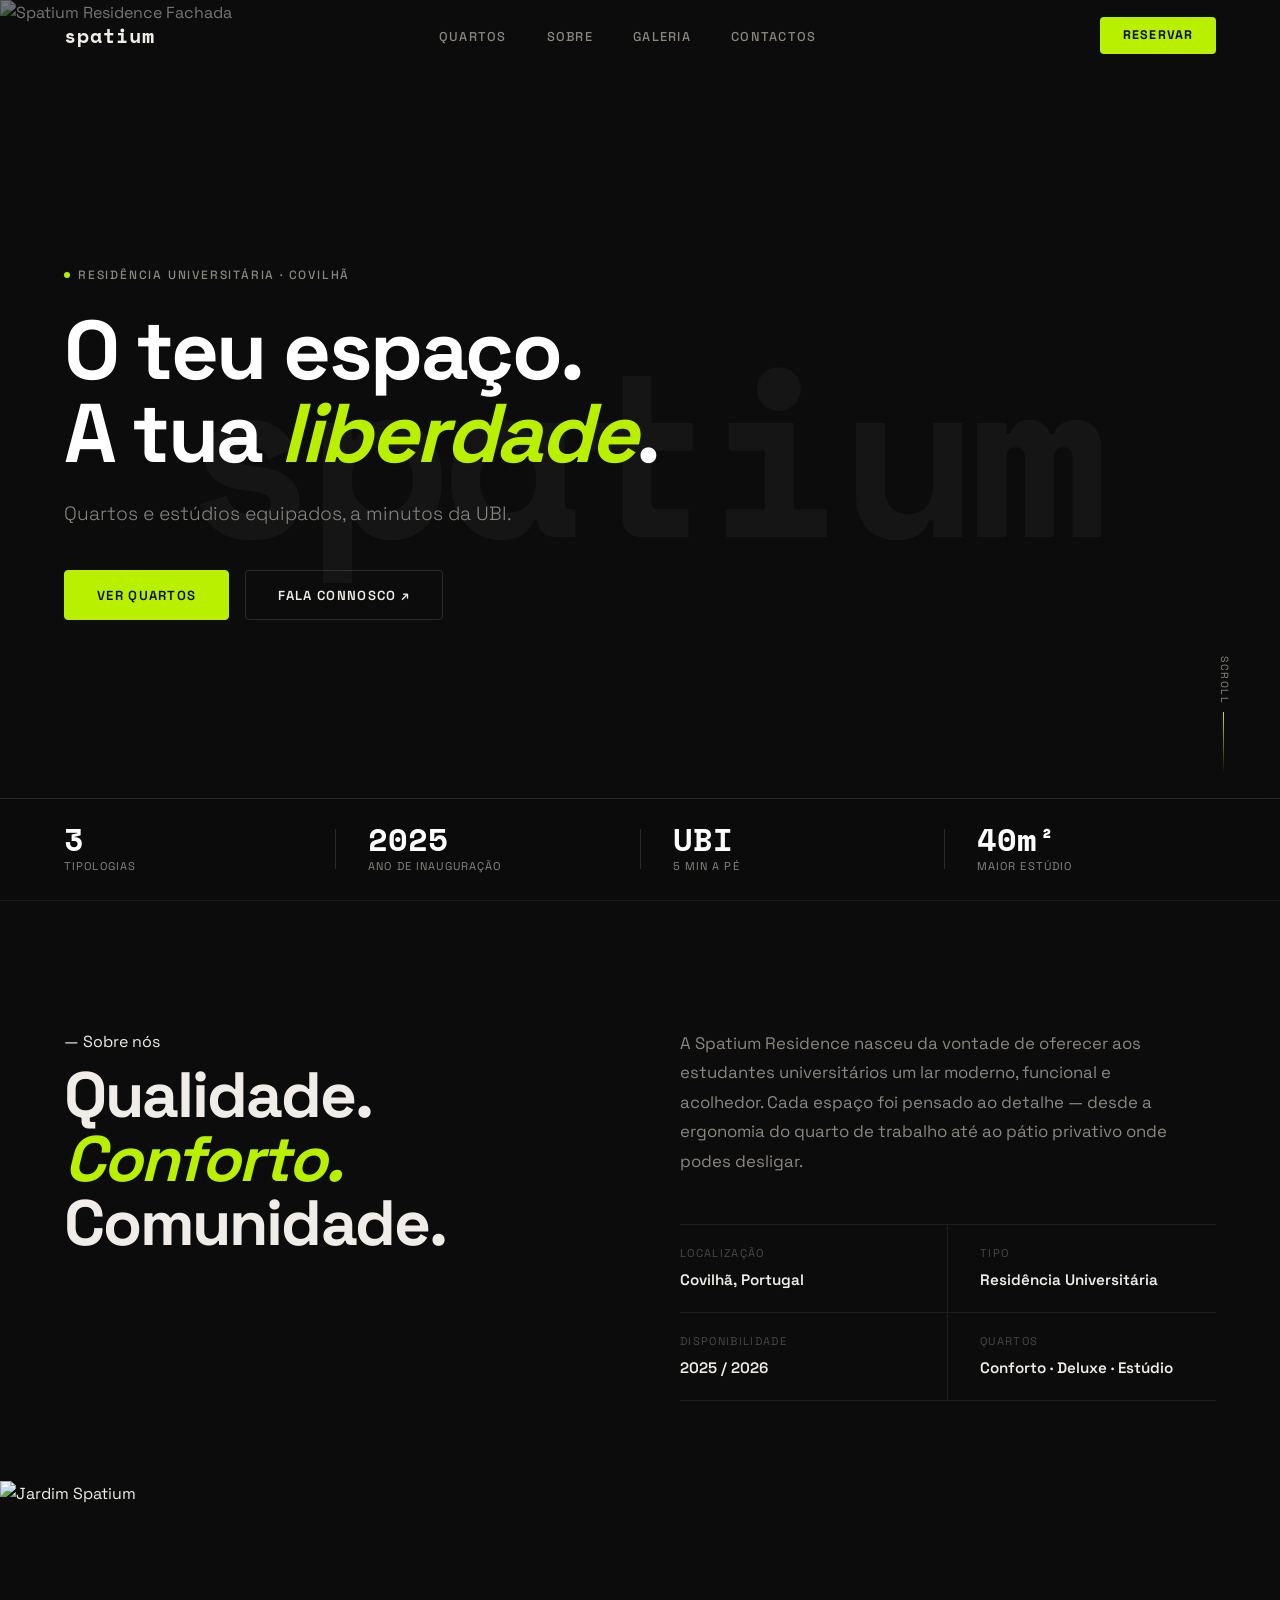
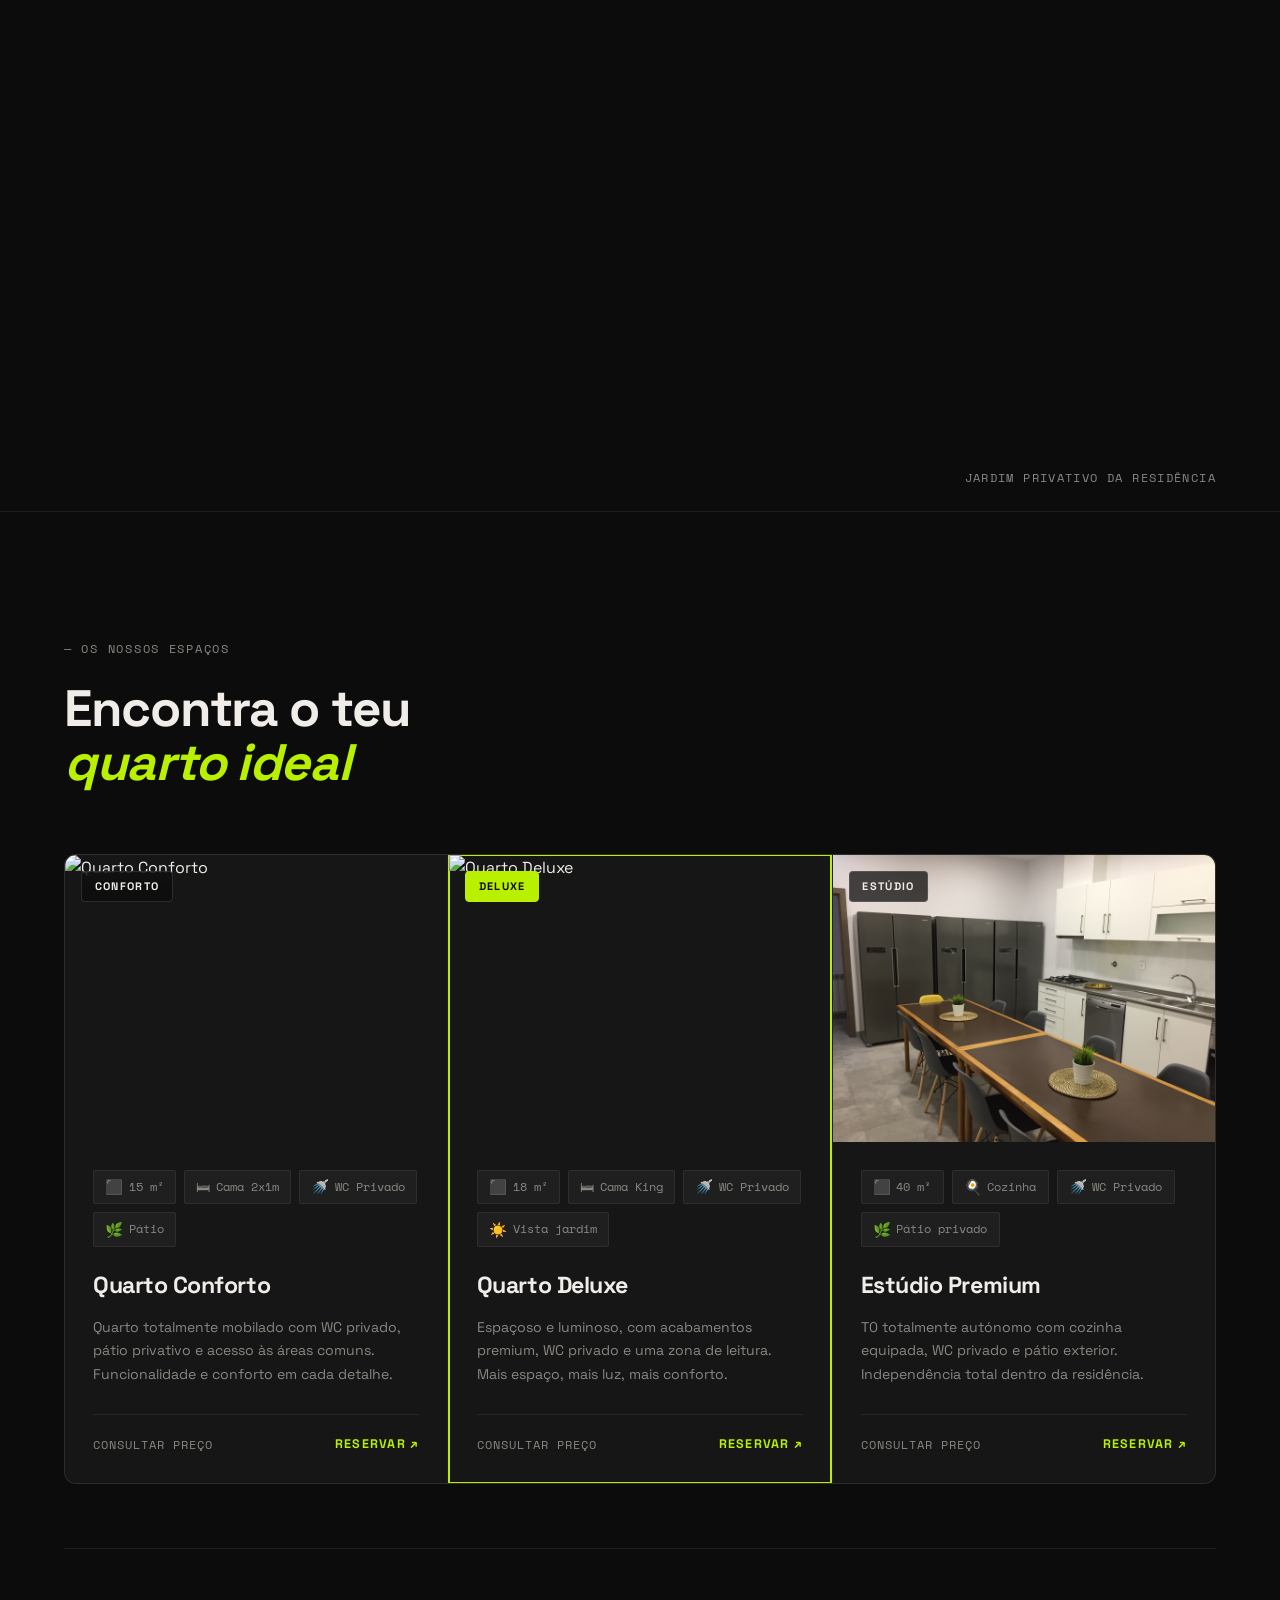
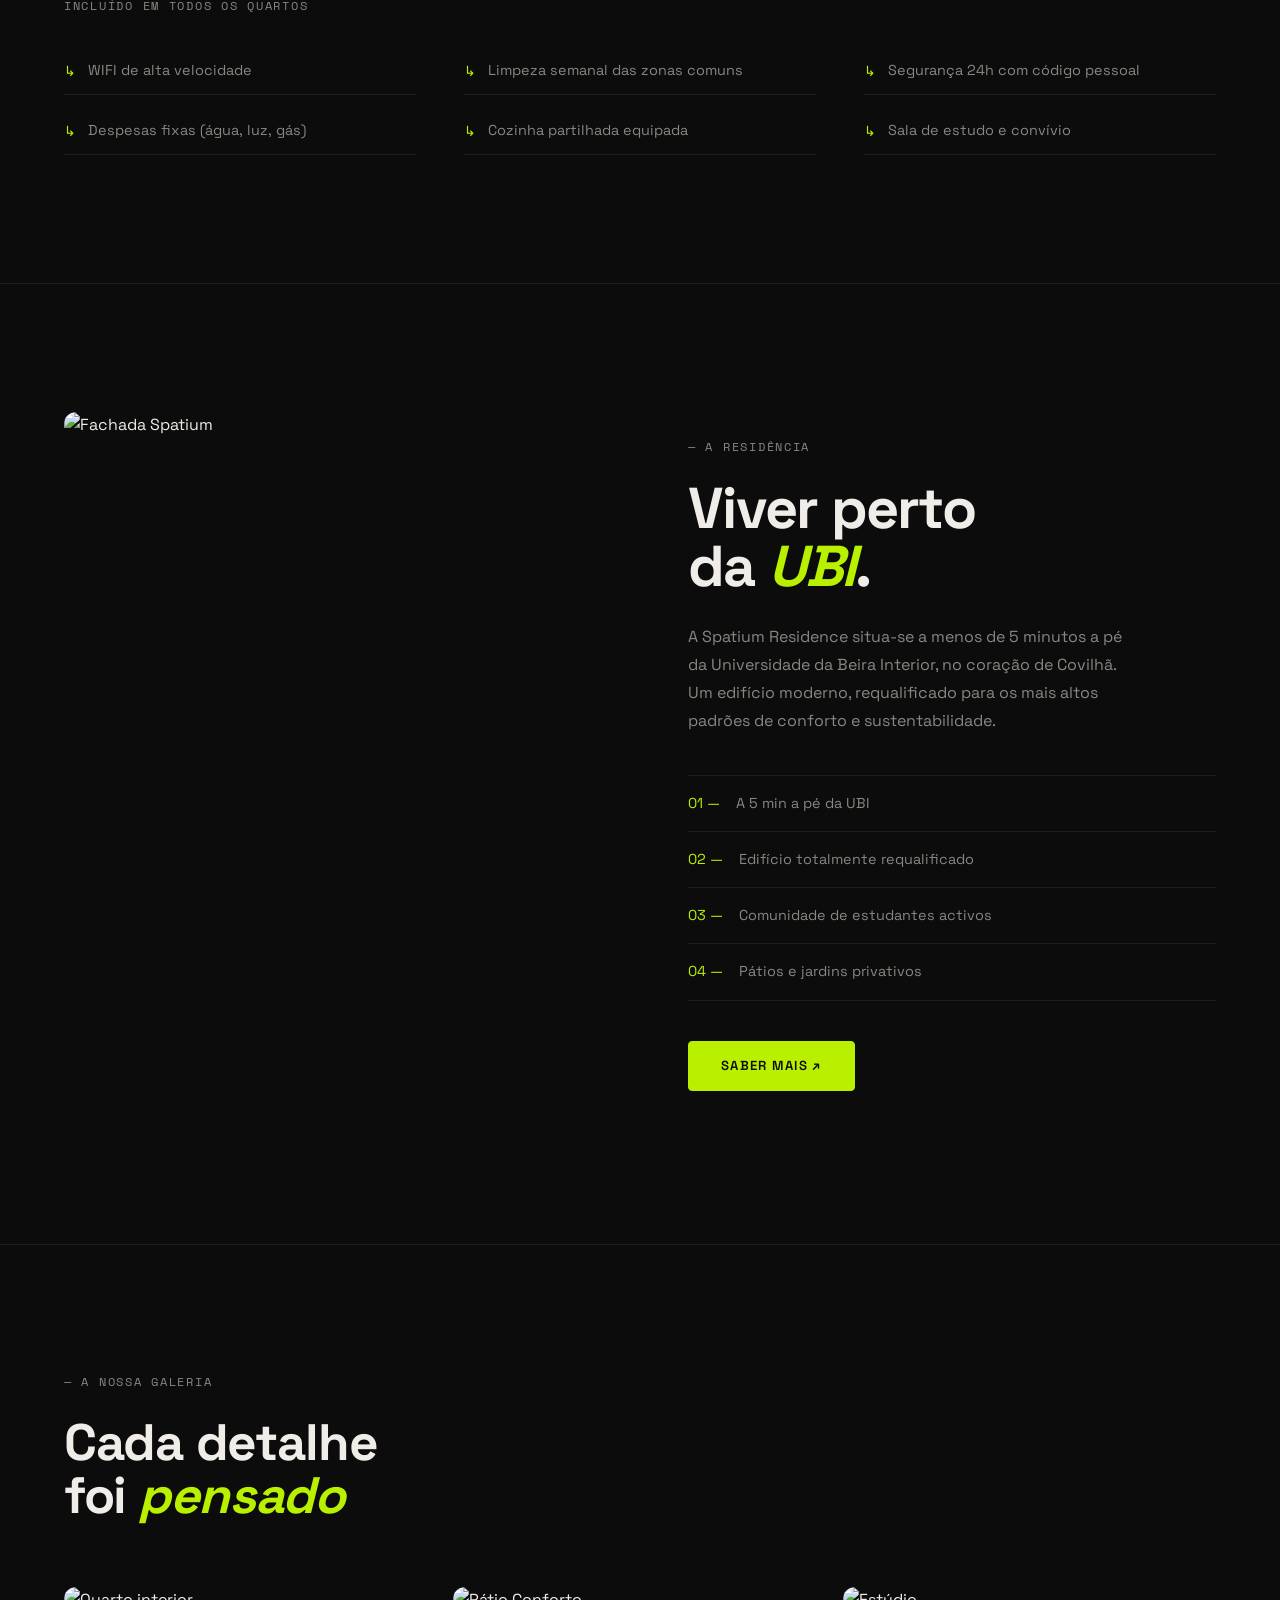
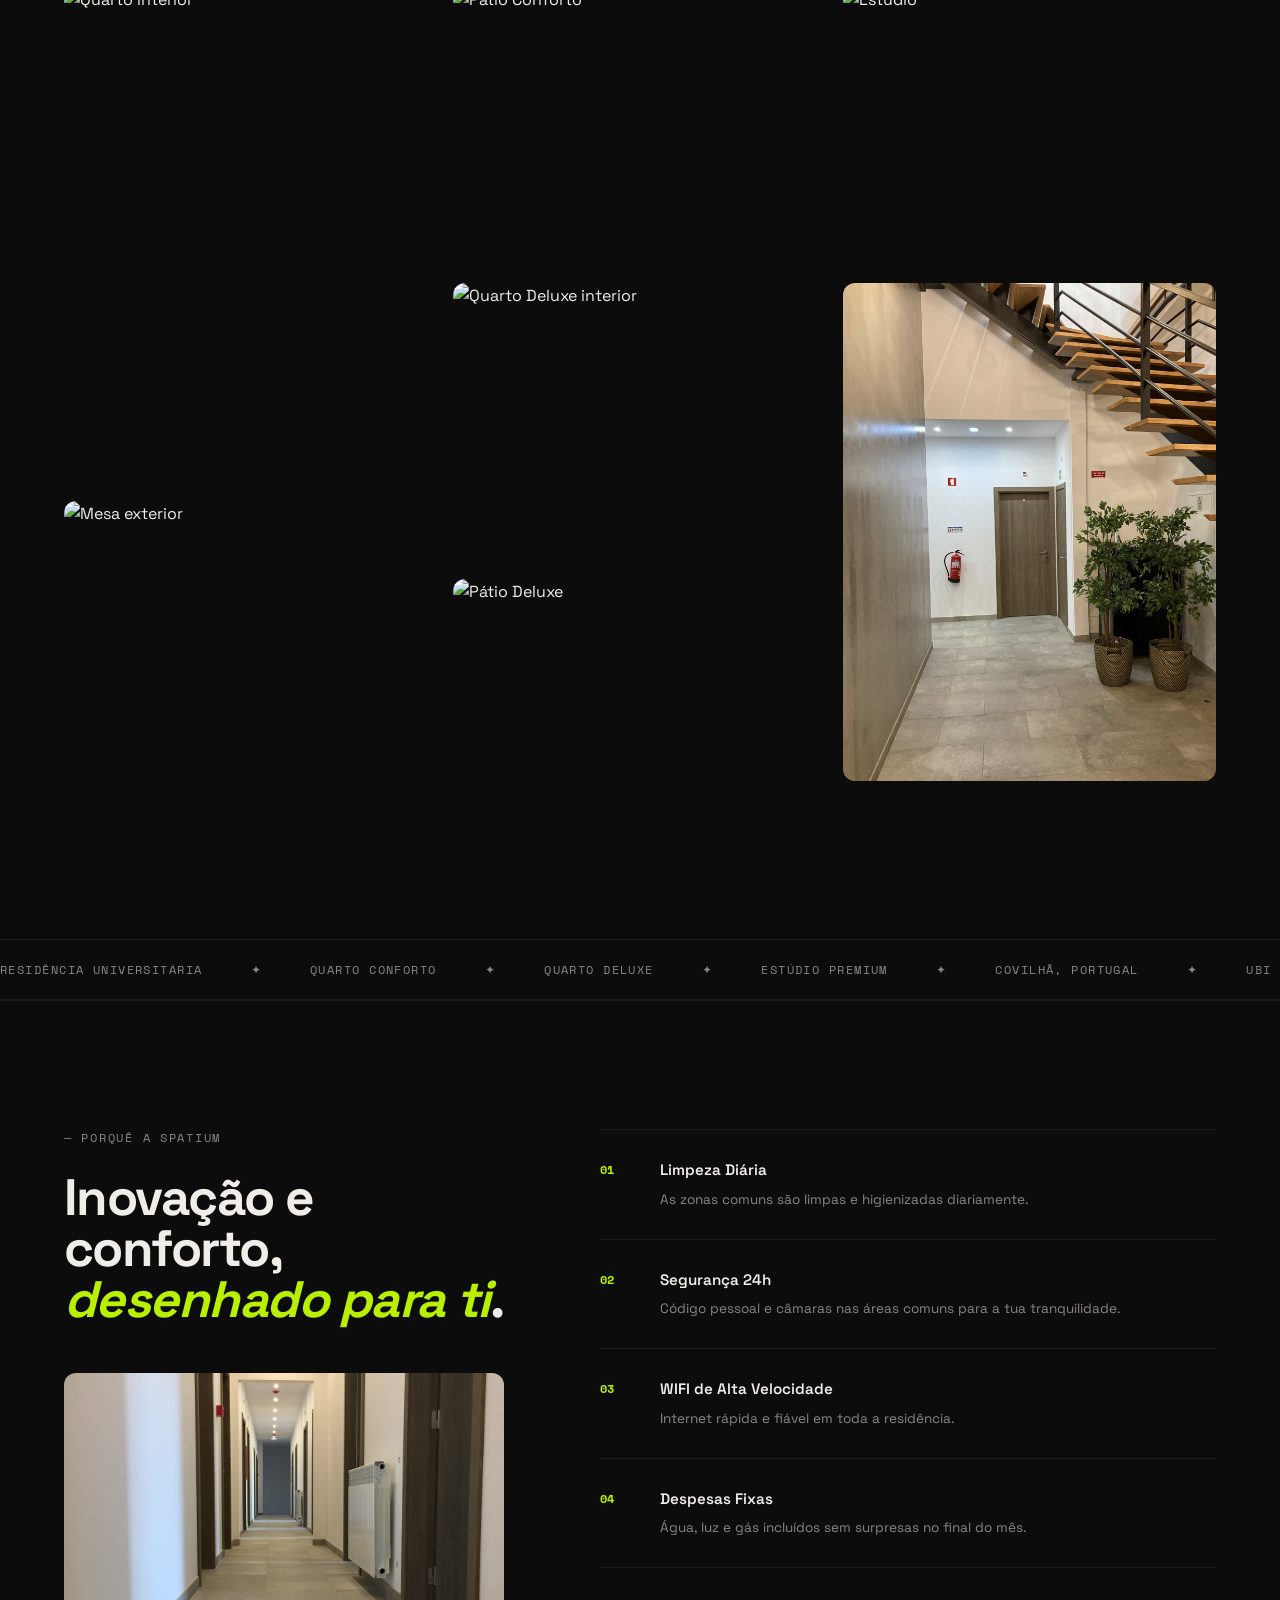
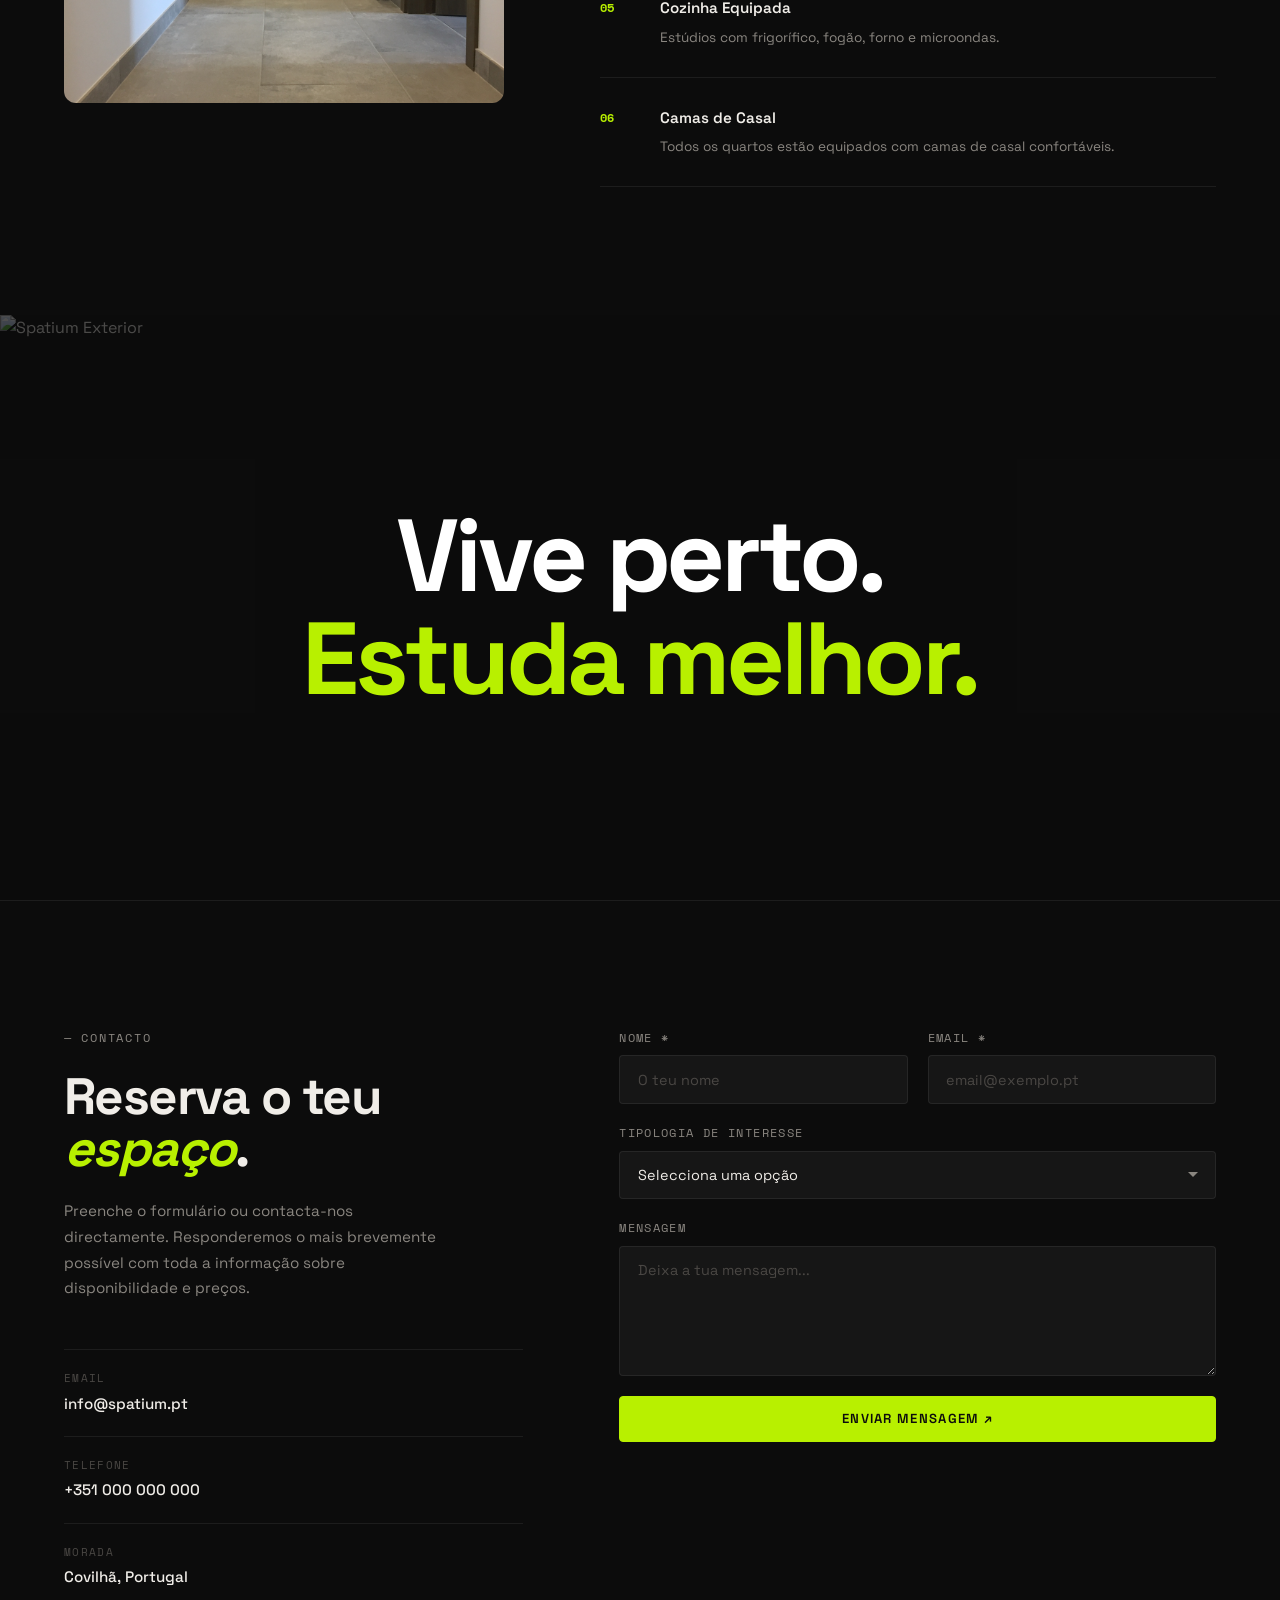
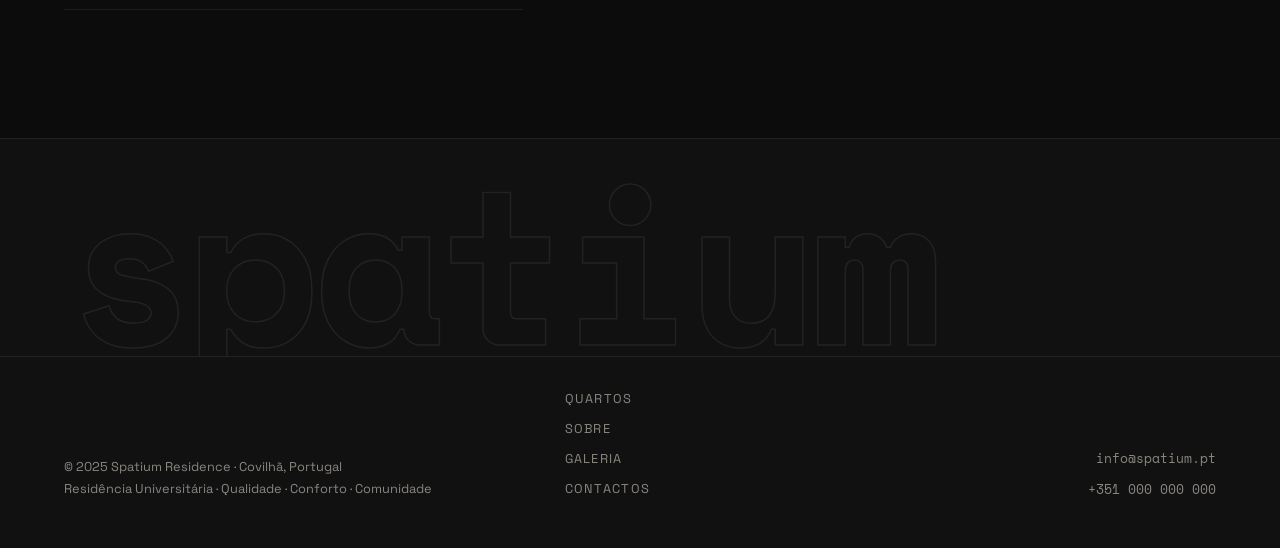
==== index.html @ 897a8703 "Add initial Spatium website assets Initial site scaffold for the Spatium residence. Adds index.html " ====
<!DOCTYPE html>
<html lang="pt">
<head>
  <meta charset="UTF-8" />
  <meta name="viewport" content="width=device-width, initial-scale=1.0" />
  <title>Spatium — Residência Universitária · Covilhã</title>
  <meta name="description" content="Spatium Residence — Quartos modernos e estúdios para estudantes universitários em Covilhã, Portugal. Conforto, privacidade e comunidade a minutos da UBI." />
  <link rel="preconnect" href="https://fonts.googleapis.com" />
  <link rel="preconnect" href="https://fonts.gstatic.com" crossorigin />
  <link href="https://fonts.googleapis.com/css2?family=Space+Grotesk:wght@300;400;500;600;700&family=Space+Mono:wght@400;700&display=swap" rel="stylesheet" />
  <link rel="stylesheet" href="index.css" />
</head>
<body>

  <!-- NAV -->
  <nav id="main-nav">
    <div class="nav-logo">Spatium</div>
    <ul class="nav-links">
      <li><a href="#rooms">Quartos</a></li>
      <li><a href="#about">Sobre</a></li>
      <li><a href="#gallery">Galeria</a></li>
      <li><a href="#contact">Contactos</a></li>
    </ul>
    <a href="#contact" class="nav-cta">Reservar</a>
    <button class="nav-burger" id="nav-burger" aria-label="Menu">
      <span></span><span></span>
    </button>
  </nav>

  <!-- MOBILE MENU -->
  <div class="mobile-menu" id="mobile-menu">
    <ul>
      <li><a href="#rooms" class="mobile-link">Quartos</a></li>
      <li><a href="#about" class="mobile-link">Sobre</a></li>
      <li><a href="#gallery" class="mobile-link">Galeria</a></li>
      <li><a href="#contact" class="mobile-link">Contactos</a></li>
      <li><a href="#contact" class="mobile-link mobile-link--cta">Reservar</a></li>
    </ul>
  </div>

  <!-- HERO -->
  <section id="hero">
    <div class="hero-bg">
      <img src="photos/fachada1.1.png" alt="Spatium Residence Fachada" class="hero-img" id="hero-img" />
      <div class="hero-overlay"></div>
    </div>

    <div class="hero-brand">
      <span class="hero-brand-text" id="hero-brand">spatium</span>
    </div>

    <div class="hero-content">
      <div class="hero-tag">
        <span class="tag-dot"></span>Residência Universitária · Covilhã
      </div>
      <h1 class="hero-headline">
        O teu espaço.<br />
        A tua <em class="accent">liberdade</em>.
      </h1>
      <p class="hero-sub">Quartos e estúdios equipados, a minutos da UBI.</p>
      <div class="hero-actions">
        <a href="#rooms" class="btn btn--primary">Ver Quartos</a>
        <a href="#contact" class="btn btn--ghost">Fala Connosco ↗</a>
      </div>
    </div>

    <div class="hero-stats">
      <div class="stat-item">
        <span class="stat-num">3</span>
        <span class="stat-label">Tipologias</span>
      </div>
      <div class="stat-divider"></div>
      <div class="stat-item">
        <span class="stat-num">2025</span>
        <span class="stat-label">Ano de Inauguração</span>
      </div>
      <div class="stat-divider"></div>
      <div class="stat-item">
        <span class="stat-num">UBI</span>
        <span class="stat-label">5 min a pé</span>
      </div>
      <div class="stat-divider"></div>
      <div class="stat-item">
        <span class="stat-num">40m²</span>
        <span class="stat-label">Maior Estúdio</span>
      </div>
    </div>

    <div class="hero-scroll-hint">
      <span>Scroll</span>
      <div class="scroll-line"></div>
    </div>
  </section>

  <!-- INTRO EDITORIAL -->
  <section id="intro">
    <div class="intro-grid">
      <div class="intro-left">
        <p class="intro-overline">— Sobre nós</p>
        <h2 class="intro-headline">
          Qualidade.<br />
          <em class="accent">Conforto.</em><br />
          Comunidade.
        </h2>
      </div>
      <div class="intro-right">
        <p class="intro-body">
          A Spatium Residence nasceu da vontade de oferecer aos estudantes universitários um lar moderno, funcional e acolhedor. Cada espaço foi pensado ao detalhe — desde a ergonomia do quarto de trabalho até ao pátio privativo onde podes desligar.
        </p>
        <div class="intro-meta-grid">
          <div class="intro-meta-item">
            <span class="meta-label">Localização</span>
            <span class="meta-value">Covilhã, Portugal</span>
          </div>
          <div class="intro-meta-item">
            <span class="meta-label">Tipo</span>
            <span class="meta-value">Residência Universitária</span>
          </div>
          <div class="intro-meta-item">
            <span class="meta-label">Disponibilidade</span>
            <span class="meta-value accent-text">2025 / 2026</span>
          </div>
          <div class="intro-meta-item">
            <span class="meta-label">Quartos</span>
            <span class="meta-value">Conforto · Deluxe · Estúdio</span>
          </div>
        </div>
      </div>
    </div>
    <div class="intro-full-img">
      <img src="photos/jardim.png" alt="Jardim Spatium" />
      <div class="intro-img-caption">Jardim privativo da residência</div>
    </div>
  </section>

  <!-- ROOMS -->
  <section id="rooms">
    <div class="rooms-header">
      <p class="section-overline">— Os nossos espaços</p>
      <h2 class="section-title">Encontra o teu<br /><em class="accent">quarto ideal</em></h2>
    </div>

    <!-- ROOM GRID -->
    <div class="rooms-grid">

      <!-- ROOM 1 — CONFORTO -->
      <article class="room-card" id="room-conforto">
        <div class="room-card__img-wrap">
          <img src="photos/room1.png" alt="Quarto Conforto" class="room-card__img" />
          <div class="room-card__badge">Conforto</div>
        </div>
        <div class="room-card__body">
          <div class="room-card__meta">
            <span class="room-meta-item"><span class="meta-icon">⬛</span>15 m²</span>
            <span class="room-meta-item"><span class="meta-icon">🛏</span>Cama 2x1m</span>
            <span class="room-meta-item"><span class="meta-icon">🚿</span>WC Privado</span>
            <span class="room-meta-item"><span class="meta-icon">🌿</span>Pátio</span>
          </div>
          <h3 class="room-card__title">Quarto Conforto</h3>
          <p class="room-card__desc">Quarto totalmente mobilado com WC privado, pátio privativo e acesso às áreas comuns. Funcionalidade e conforto em cada detalhe.</p>
          <div class="room-card__footer">
            <span class="room-card__price">Consultar preço</span>
            <a href="#contact" class="room-card__cta">Reservar ↗</a>
          </div>
        </div>
      </article>

      <!-- ROOM 2 — DELUXE -->
      <article class="room-card room-card--featured" id="room-deluxe">
        <div class="room-card__img-wrap">
          <img src="photos/room2.png" alt="Quarto Deluxe" class="room-card__img" />
          <div class="room-card__badge room-card__badge--accent">Deluxe</div>
        </div>
        <div class="room-card__body">
          <div class="room-card__meta">
            <span class="room-meta-item"><span class="meta-icon">⬛</span>18 m²</span>
            <span class="room-meta-item"><span class="meta-icon">🛏</span>Cama King</span>
            <span class="room-meta-item"><span class="meta-icon">🚿</span>WC Privado</span>
            <span class="room-meta-item"><span class="meta-icon">☀️</span>Vista jardim</span>
          </div>
          <h3 class="room-card__title">Quarto Deluxe</h3>
          <p class="room-card__desc">Espaçoso e luminoso, com acabamentos premium, WC privado e uma zona de leitura. Mais espaço, mais luz, mais conforto.</p>
          <div class="room-card__footer">
            <span class="room-card__price">Consultar preço</span>
            <a href="#contact" class="room-card__cta">Reservar ↗</a>
          </div>
        </div>
      </article>

      <!-- ROOM 3 — ESTÚDIO -->
      <article class="room-card" id="room-studio">
        <div class="room-card__img-wrap">
          <img src="photos/CozinhaB1.JPG" alt="Estúdio Premium" class="room-card__img" />
          <div class="room-card__badge">Estúdio</div>
        </div>
        <div class="room-card__body">
          <div class="room-card__meta">
            <span class="room-meta-item"><span class="meta-icon">⬛</span>40 m²</span>
            <span class="room-meta-item"><span class="meta-icon">🍳</span>Cozinha</span>
            <span class="room-meta-item"><span class="meta-icon">🚿</span>WC Privado</span>
            <span class="room-meta-item"><span class="meta-icon">🌿</span>Pátio privado</span>
          </div>
          <h3 class="room-card__title">Estúdio Premium</h3>
          <p class="room-card__desc">T0 totalmente autónomo com cozinha equipada, WC privado e pátio exterior. Independência total dentro da residência.</p>
          <div class="room-card__footer">
            <span class="room-card__price">Consultar preço</span>
            <a href="#contact" class="room-card__cta">Reservar ↗</a>
          </div>
        </div>
      </article>

    </div>

    <!-- ROOMS EXTRAS LIST -->
    <div class="rooms-extras">
      <p class="rooms-extras-title">Incluído em todos os quartos</p>
      <div class="extras-grid">
        <div class="extra-item"><span class="extra-mark">↳</span>WIFI de alta velocidade</div>
        <div class="extra-item"><span class="extra-mark">↳</span>Limpeza semanal das zonas comuns</div>
        <div class="extra-item"><span class="extra-mark">↳</span>Segurança 24h com código pessoal</div>
        <div class="extra-item"><span class="extra-mark">↳</span>Despesas fixas (água, luz, gás)</div>
        <div class="extra-item"><span class="extra-mark">↳</span>Cozinha partilhada equipada</div>
        <div class="extra-item"><span class="extra-mark">↳</span>Sala de estudo e convívio</div>
      </div>
    </div>
  </section>

  <!-- EDITORIAL SPLIT — EXTERIOR -->
  <section id="editorial-split">
    <div class="split-grid">
      <div class="split-img-col">
        <img src="photos/fachada2.png" alt="Fachada Spatium" class="split-img" />
      </div>
      <div class="split-content-col">
        <p class="section-overline">— A residência</p>
        <h2 class="split-headline">
          Viver perto<br />
          da <em class="accent">UBI</em>.
        </h2>
        <p class="split-body">
          A Spatium Residence situa-se a menos de 5 minutos a pé da Universidade da Beira Interior, no coração de Covilhã. Um edifício moderno, requalificado para os mais altos padrões de conforto e sustentabilidade.
        </p>
        <ul class="split-list">
          <li><span class="accent-text">01 —</span> A 5 min a pé da UBI</li>
          <li><span class="accent-text">02 —</span> Edifício totalmente requalificado</li>
          <li><span class="accent-text">03 —</span> Comunidade de estudantes activos</li>
          <li><span class="accent-text">04 —</span> Pátios e jardins privativos</li>
        </ul>
        <a href="#contact" class="btn btn--primary">Saber mais ↗</a>
      </div>
    </div>
  </section>

  <!-- GALLERY -->
  <section id="gallery">
    <div class="gallery-header">
      <p class="section-overline">— A nossa galeria</p>
      <h2 class="section-title">Cada detalhe<br />foi <em class="accent">pensado</em></h2>
    </div>

    <div class="gallery-masonry">
      <div class="gallery-col gallery-col--tall">
        <div class="gallery-item g-tall">
          <img src="photos/room3.png" alt="Quarto interior" />
        </div>
        <div class="gallery-item">
          <img src="photos/mesaexterior.png" alt="Mesa exterior" />
        </div>
      </div>
      <div class="gallery-col">
        <div class="gallery-item">
          <img src="photos/patioconforto.png" alt="Pátio Conforto" />
        </div>
        <div class="gallery-item">
          <img src="photos/room4.png" alt="Quarto Deluxe interior" />
        </div>
        <div class="gallery-item">
          <img src="photos/patiodeluxe.png" alt="Pátio Deluxe" />
        </div>
      </div>
      <div class="gallery-col gallery-col--tall">
        <div class="gallery-item">
          <img src="photos/room5.png" alt="Estúdio" />
        </div>
        <div class="gallery-item g-tall">
          <img src="photos/IMG_8446.JPG" alt="Interior moderno" />
        </div>
      </div>
    </div>

    <!-- MARQUEE STRIP -->
    <div class="marquee-strip">
      <div class="marquee-track" id="marquee-track">
        <span>Residência Universitária</span>
        <span class="accent-text">✦</span>
        <span>Quarto Conforto</span>
        <span class="accent-text">✦</span>
        <span>Quarto Deluxe</span>
        <span class="accent-text">✦</span>
        <span>Estúdio Premium</span>
        <span class="accent-text">✦</span>
        <span>Covilhã, Portugal</span>
        <span class="accent-text">✦</span>
        <span>UBI · 5 minutos</span>
        <span class="accent-text">✦</span>
        <span>Residência Universitária</span>
        <span class="accent-text">✦</span>
        <span>Quarto Conforto</span>
        <span class="accent-text">✦</span>
        <span>Quarto Deluxe</span>
        <span class="accent-text">✦</span>
        <span>Estúdio Premium</span>
        <span class="accent-text">✦</span>
        <span>Covilhã, Portugal</span>
        <span class="accent-text">✦</span>
        <span>UBI · 5 minutos</span>
        <span class="accent-text">✦</span>
      </div>
    </div>
  </section>

  <!-- ABOUT / FEATURES -->
  <section id="about">
    <div class="about-grid">
      <div class="about-left">
        <p class="section-overline">— Porquê a Spatium</p>
        <h2 class="about-headline">
          Inovação e<br />
          conforto,<br />
          <em class="accent">desenhado para ti</em>.
        </h2>
        <div class="about-img-stack">
          <img src="photos/IMG_6535.JPG" alt="Interior" />
        </div>
      </div>
      <div class="about-right">
        <div class="features-table">
          <div class="feature-row">
            <div class="feature-num accent-text">01</div>
            <div class="feature-content">
              <div class="feature-title">Limpeza Diária</div>
              <div class="feature-desc">As zonas comuns são limpas e higienizadas diariamente.</div>
            </div>
          </div>
          <div class="feature-row">
            <div class="feature-num accent-text">02</div>
            <div class="feature-content">
              <div class="feature-title">Segurança 24h</div>
              <div class="feature-desc">Código pessoal e câmaras nas áreas comuns para a tua tranquilidade.</div>
            </div>
          </div>
          <div class="feature-row">
            <div class="feature-num accent-text">03</div>
            <div class="feature-content">
              <div class="feature-title">WIFI de Alta Velocidade</div>
              <div class="feature-desc">Internet rápida e fiável em toda a residência.</div>
            </div>
          </div>
          <div class="feature-row">
            <div class="feature-num accent-text">04</div>
            <div class="feature-content">
              <div class="feature-title">Despesas Fixas</div>
              <div class="feature-desc">Água, luz e gás incluídos sem surpresas no final do mês.</div>
            </div>
          </div>
          <div class="feature-row">
            <div class="feature-num accent-text">05</div>
            <div class="feature-content">
              <div class="feature-title">Cozinha Equipada</div>
              <div class="feature-desc">Estúdios com frigorífico, fogão, forno e microondas.</div>
            </div>
          </div>
          <div class="feature-row">
            <div class="feature-num accent-text">06</div>
            <div class="feature-content">
              <div class="feature-title">Camas de Casal</div>
              <div class="feature-desc">Todos os quartos estão equipados com camas de casal confortáveis.</div>
            </div>
          </div>
        </div>
      </div>
    </div>
  </section>

  <!-- BIG TEXT BREAK -->
  <section id="big-text">
    <div class="big-text-inner">
      <p class="big-text-line">Vive perto.</p>
      <p class="big-text-line big-text-line--accent">Estuda melhor.</p>
    </div>
    <div class="big-text-img">
      <img src="photos/fachada1.png" alt="Spatium Exterior" />
    </div>
  </section>

  <!-- CONTACT -->
  <section id="contact">
    <div class="contact-grid">
      <div class="contact-left">
        <p class="section-overline">— Contacto</p>
        <h2 class="contact-headline">
          Reserva o teu<br />
          <em class="accent">espaço</em>.
        </h2>
        <p class="contact-body">
          Preenche o formulário ou contacta-nos directamente. Responderemos o mais brevemente possível com toda a informação sobre disponibilidade e preços.
        </p>
        <div class="contact-info">
          <div class="contact-info-item">
            <span class="contact-info-label">Email</span>
            <a href="mailto:info@spatium.pt" class="contact-info-value">info@spatium.pt</a>
          </div>
          <div class="contact-info-item">
            <span class="contact-info-label">Telefone</span>
            <a href="tel:+351000000000" class="contact-info-value">+351 000 000 000</a>
          </div>
          <div class="contact-info-item">
            <span class="contact-info-label">Morada</span>
            <span class="contact-info-value">Covilhã, Portugal</span>
          </div>
        </div>
      </div>
      <div class="contact-right">
        <form class="contact-form" id="contact-form" novalidate>
          <div class="form-row">
            <div class="form-group">
              <label for="form-name">Nome *</label>
              <input type="text" id="form-name" name="name" placeholder="O teu nome" required />
            </div>
            <div class="form-group">
              <label for="form-email">Email *</label>
              <input type="email" id="form-email" name="email" placeholder="email@exemplo.pt" required />
            </div>
          </div>
          <div class="form-group">
            <label for="form-room">Tipologia de interesse</label>
            <select id="form-room" name="room">
              <option value="">Selecciona uma opção</option>
              <option value="conforto">Quarto Conforto</option>
              <option value="deluxe">Quarto Deluxe</option>
              <option value="studio">Estúdio Premium</option>
            </select>
          </div>
          <div class="form-group">
            <label for="form-message">Mensagem</label>
            <textarea id="form-message" name="message" rows="5" placeholder="Deixa a tua mensagem..."></textarea>
          </div>
          <button type="submit" class="btn btn--primary btn--full" id="form-submit">
            Enviar Mensagem ↗
          </button>
          <p class="form-success" id="form-success">✓ Mensagem enviada! Entraremos em contacto em breve.</p>
        </form>
      </div>
    </div>
  </section>

  <!-- FOOTER -->
  <footer id="footer">
    <div class="footer-giant">
      <span class="footer-giant-text">spatium</span>
    </div>
    <div class="footer-bottom">
      <div class="footer-left">
        <p>© 2025 Spatium Residence · Covilhã, Portugal</p>
        <p>Residência Universitária · Qualidade · Conforto · Comunidade</p>
      </div>
      <div class="footer-center">
        <a href="#rooms">Quartos</a>
        <a href="#about">Sobre</a>
        <a href="#gallery">Galeria</a>
        <a href="#contact">Contactos</a>
      </div>
      <div class="footer-right">
        <a href="mailto:info@spatium.pt">info@spatium.pt</a>
        <a href="tel:+351000000000">+351 000 000 000</a>
      </div>
    </div>
  </footer>

  <script src="index.js"></script>
</body>
</html>
---- index.css ----
/* ===================================
   SPATIUM — Editorial Dark Design
   Inspired by Suffo Studio aesthetic
   =================================== */

/* ---- RESET & TOKENS ---- */
:root {
  --bg: #0c0c0c;
  --bg-alt: #111111;
  --bg-card: #161616;
  --bg-card-hover: #1e1e1e;
  --text: #f0ede8;
  --text-muted: #8a8680;
  --text-dim: #4a4744;
  --accent: #b8f000;
  --accent-hover: #d4ff00;
  --border: rgba(255,255,255,0.07);
  --border-light: rgba(255,255,255,0.12);
  --white: #ffffff;
  --radius: 4px;
  --radius-lg: 12px;
  --nav-h: 72px;
  --transition: 0.4s cubic-bezier(0.25, 0.46, 0.45, 0.94);
  --transition-fast: 0.2s ease;
}

*, *::before, *::after { margin: 0; padding: 0; box-sizing: border-box; }

html { scroll-behavior: smooth; font-size: 16px; }

body {
  background: var(--bg);
  color: var(--text);
  font-family: 'Space Grotesk', sans-serif;
  font-weight: 400;
  line-height: 1.6;
  overflow-x: hidden;
  -webkit-font-smoothing: antialiased;
}

img { display: block; width: 100%; height: 100%; object-fit: cover; }
a { text-decoration: none; color: inherit; }
ul { list-style: none; }
button { font-family: inherit; cursor: pointer; border: none; background: none; }

.accent { font-style: italic; color: var(--accent); }
.accent-text { color: var(--accent); }

/* ===== NAV ===== */
#main-nav {
  position: fixed;
  top: 0; left: 0; right: 0;
  z-index: 1000;
  height: var(--nav-h);
  display: flex;
  align-items: center;
  padding: 0 5vw;
  gap: 3rem;
  border-bottom: 1px solid transparent;
  transition: background var(--transition), border-color var(--transition);
}

#main-nav.scrolled {
  background: rgba(12,12,12,0.92);
  backdrop-filter: blur(16px);
  -webkit-backdrop-filter: blur(16px);
  border-color: var(--border);
}

.nav-logo {
  font-family: 'Space Mono', monospace;
  font-size: 1.25rem;
  font-weight: 700;
  letter-spacing: 0.05em;
  text-transform: lowercase;
  color: var(--text);
  flex-shrink: 0;
}

.nav-links {
  display: flex;
  gap: 2.5rem;
  flex: 1;
  justify-content: center;
}

.nav-links a {
  font-size: 0.8rem;
  font-weight: 500;
  text-transform: uppercase;
  letter-spacing: 0.1em;
  color: var(--text-muted);
  transition: color var(--transition-fast);
  position: relative;
}

.nav-links a::after {
  content: '';
  position: absolute;
  bottom: -4px; left: 0;
  width: 0; height: 1px;
  background: var(--accent);
  transition: width var(--transition-fast);
}

.nav-links a:hover { color: var(--text); }
.nav-links a:hover::after { width: 100%; }

.nav-cta {
  flex-shrink: 0;
  padding: 0.55rem 1.4rem;
  background: var(--accent);
  color: #0c0c0c;
  font-size: 0.78rem;
  font-weight: 700;
  text-transform: uppercase;
  letter-spacing: 0.1em;
  border-radius: var(--radius);
  transition: background var(--transition-fast), transform var(--transition-fast);
}

.nav-cta:hover { background: var(--accent-hover); transform: translateY(-1px); }

.nav-burger {
  display: none;
  flex-direction: column;
  gap: 6px;
  padding: 4px;
  margin-left: auto;
}

.nav-burger span {
  display: block;
  width: 24px; height: 2px;
  background: var(--text);
  transition: var(--transition-fast);
}

.nav-burger.active span:first-child {
  transform: rotate(45deg) translate(5px, 5px);
}
.nav-burger.active span:last-child {
  transform: rotate(-45deg) translate(5px, -5px);
}

/* MOBILE MENU */
.mobile-menu {
  position: fixed;
  inset: 0;
  z-index: 999;
  background: var(--bg);
  display: flex;
  align-items: center;
  justify-content: center;
  opacity: 0;
  pointer-events: none;
  transition: opacity var(--transition);
}

.mobile-menu.open {
  opacity: 1;
  pointer-events: all;
}

.mobile-menu ul {
  display: flex;
  flex-direction: column;
  align-items: center;
  gap: 2rem;
}

.mobile-link {
  font-size: 2.5rem;
  font-weight: 700;
  letter-spacing: -0.02em;
  color: var(--text-muted);
  transition: color var(--transition-fast);
}

.mobile-link:hover { color: var(--text); }

.mobile-link--cta {
  font-size: 1rem;
  text-transform: uppercase;
  letter-spacing: 0.1em;
  padding: 0.8rem 2.5rem;
  background: var(--accent);
  color: #0c0c0c;
  font-weight: 700;
  border-radius: var(--radius);
}

/* ===== HERO ===== */
#hero {
  position: relative;
  height: 100svh;
  min-height: 700px;
  display: flex;
  flex-direction: column;
  overflow: hidden;
}

.hero-bg {
  position: absolute;
  inset: 0;
  z-index: 0;
}

.hero-img {
  position: absolute;
  inset: 0;
  width: 100%; height: 100%;
  object-fit: cover;
  object-position: center 30%;
  transform: scale(1.05);
  transition: transform 8s ease;
}

.hero-img.loaded { transform: scale(1); }

.hero-overlay {
  position: absolute;
  inset: 0;
  background: linear-gradient(
    to bottom,
    rgba(12,12,12,0.55) 0%,
    rgba(12,12,12,0.3) 40%,
    rgba(12,12,12,0.8) 80%,
    rgba(12,12,12,1) 100%
  );
}

/* Giant brand text behind everything */
.hero-brand {
  position: absolute;
  inset: 0;
  display: flex;
  align-items: center;
  justify-content: center;
  z-index: 1;
  overflow: hidden;
  pointer-events: none;
}

.hero-brand-text {
  font-family: 'Space Mono', monospace;
  font-size: clamp(12vw, 18vw, 22vw);
  font-weight: 700;
  text-transform: lowercase;
  letter-spacing: -0.04em;
  color: rgba(255,255,255,0.04);
  line-height: 1;
  white-space: nowrap;
  user-select: none;
}

.hero-content {
  position: relative;
  z-index: 2;
  flex: 1;
  display: flex;
  flex-direction: column;
  justify-content: center;
  padding: calc(var(--nav-h) + 3rem) 5vw 2rem;
  max-width: 760px;
}

.hero-tag {
  display: inline-flex;
  align-items: center;
  gap: 0.5rem;
  font-size: 0.75rem;
  font-weight: 500;
  text-transform: uppercase;
  letter-spacing: 0.15em;
  color: var(--text-muted);
  margin-bottom: 1.5rem;
}

.tag-dot {
  width: 6px; height: 6px;
  border-radius: 50%;
  background: var(--accent);
  animation: pulse 2s ease infinite;
}

@keyframes pulse {
  0%, 100% { opacity: 1; transform: scale(1); }
  50% { opacity: 0.5; transform: scale(0.7); }
}

.hero-headline {
  font-size: clamp(3rem, 6.5vw, 6.5rem);
  font-weight: 700;
  line-height: 1.0;
  letter-spacing: -0.03em;
  color: var(--white);
  margin-bottom: 1.5rem;
}

.hero-sub {
  font-size: clamp(1rem, 1.5vw, 1.25rem);
  color: var(--text-muted);
  margin-bottom: 2.5rem;
  font-weight: 300;
}

.hero-actions {
  display: flex;
  gap: 1rem;
  flex-wrap: wrap;
}

/* HERO STATS */
.hero-stats {
  position: relative;
  z-index: 2;
  display: flex;
  align-items: center;
  gap: 0;
  border-top: 1px solid var(--border-light);
  padding: 1.5rem 5vw;
  background: rgba(12,12,12,0.6);
  backdrop-filter: blur(8px);
}

.stat-item {
  display: flex;
  flex-direction: column;
  gap: 0.2rem;
  flex: 1;
}

.stat-num {
  font-family: 'Space Mono', monospace;
  font-size: clamp(1.4rem, 2.5vw, 2rem);
  font-weight: 700;
  color: var(--white);
  line-height: 1;
}

.stat-label {
  font-size: 0.7rem;
  text-transform: uppercase;
  letter-spacing: 0.1em;
  color: var(--text-muted);
}

.stat-divider {
  width: 1px;
  height: 2.5rem;
  background: var(--border-light);
  margin: 0 2rem;
}

.hero-scroll-hint {
  position: absolute;
  right: 3rem;
  bottom: 8rem;
  display: flex;
  flex-direction: column;
  align-items: center;
  gap: 0.5rem;
  z-index: 3;
}

.hero-scroll-hint span {
  font-size: 0.65rem;
  text-transform: uppercase;
  letter-spacing: 0.15em;
  color: var(--text-muted);
  writing-mode: vertical-rl;
}

.scroll-line {
  width: 1px;
  height: 60px;
  background: linear-gradient(to bottom, var(--accent), transparent);
  animation: scrollDrop 2s ease infinite;
}

@keyframes scrollDrop {
  0% { transform: scaleY(0); transform-origin: top; opacity: 1; }
  50% { transform: scaleY(1); transform-origin: top; opacity: 1; }
  100% { transform: scaleY(1); transform-origin: bottom; opacity: 0; }
}

/* ===== BUTTONS ===== */
.btn {
  display: inline-flex;
  align-items: center;
  justify-content: center;
  gap: 0.5rem;
  padding: 0.85rem 2rem;
  font-size: 0.82rem;
  font-weight: 600;
  text-transform: uppercase;
  letter-spacing: 0.1em;
  border-radius: var(--radius);
  transition: all var(--transition-fast);
  cursor: pointer;
}

.btn--primary {
  background: var(--accent);
  color: #0c0c0c;
  border: 1.5px solid var(--accent);
}

.btn--primary:hover {
  background: var(--accent-hover);
  border-color: var(--accent-hover);
  transform: translateY(-2px);
  box-shadow: 0 8px 24px rgba(184,240,0,0.25);
}

.btn--ghost {
  background: transparent;
  color: var(--text);
  border: 1.5px solid var(--border-light);
}

.btn--ghost:hover {
  border-color: var(--text);
  transform: translateY(-2px);
}

.btn--full { width: 100%; }

/* ===== SECTION UTILS ===== */
.section-overline {
  font-family: 'Space Mono', monospace;
  font-size: 0.72rem;
  text-transform: uppercase;
  letter-spacing: 0.15em;
  color: var(--text-muted);
  margin-bottom: 1.5rem;
}

.section-title {
  font-size: clamp(2.2rem, 4vw, 4rem);
  font-weight: 700;
  letter-spacing: -0.025em;
  line-height: 1.05;
}

/* ===== INTRO ===== */
#intro {
  padding: 8rem 5vw 0;
  border-top: 1px solid var(--border);
}

.intro-grid {
  display: grid;
  grid-template-columns: 1fr 1fr;
  gap: 5rem;
  margin-bottom: 5rem;
  align-items: start;
}

.intro-headline {
  font-size: clamp(2.8rem, 5vw, 5.5rem);
  font-weight: 700;
  letter-spacing: -0.03em;
  line-height: 1.0;
  margin-top: 0.5rem;
}

.intro-body {
  font-size: 1.05rem;
  color: var(--text-muted);
  line-height: 1.75;
  margin-bottom: 3rem;
  max-width: 500px;
}

.intro-meta-grid {
  display: grid;
  grid-template-columns: 1fr 1fr;
  gap: 0;
  border-top: 1px solid var(--border);
}

.intro-meta-item {
  padding: 1.25rem 0;
  border-bottom: 1px solid var(--border);
  display: flex;
  flex-direction: column;
  gap: 0.3rem;
}

.intro-meta-item:nth-child(odd) { padding-right: 2rem; border-right: 1px solid var(--border); }
.intro-meta-item:nth-child(even) { padding-left: 2rem; }

.meta-label {
  font-size: 0.7rem;
  text-transform: uppercase;
  letter-spacing: 0.12em;
  color: var(--text-dim);
}

.meta-value {
  font-size: 0.95rem;
  font-weight: 600;
  color: var(--text);
}

.intro-full-img {
  position: relative;
  width: calc(100% + 10vw);
  margin-left: -5vw;
  height: 70vh;
  overflow: hidden;
}

.intro-img-caption {
  position: absolute;
  bottom: 1.5rem;
  right: 5vw;
  font-size: 0.72rem;
  text-transform: uppercase;
  letter-spacing: 0.12em;
  color: rgba(255,255,255,0.5);
  font-family: 'Space Mono', monospace;
}

/* ===== ROOMS ===== */
#rooms {
  padding: 8rem 5vw;
  border-top: 1px solid var(--border);
}

.rooms-header {
  margin-bottom: 4rem;
}

.rooms-grid {
  display: grid;
  grid-template-columns: repeat(3, 1fr);
  gap: 1.5px;
  background: var(--border);
  margin-bottom: 0;
  border: 1.5px solid var(--border);
  border-radius: var(--radius-lg);
  overflow: hidden;
}

.room-card {
  background: var(--bg-card);
  display: flex;
  flex-direction: column;
  transition: background var(--transition-fast);
}

.room-card:hover { background: var(--bg-card-hover); }

.room-card__img-wrap {
  position: relative;
  overflow: hidden;
  aspect-ratio: 4/3;
  flex-shrink: 0;
}

.room-card__img {
  transition: transform 0.7s ease;
}

.room-card:hover .room-card__img { transform: scale(1.04); }

.room-card__badge {
  position: absolute;
  top: 1rem; left: 1rem;
  padding: 0.35rem 0.8rem;
  background: rgba(12,12,12,0.75);
  backdrop-filter: blur(8px);
  border-radius: var(--radius);
  font-size: 0.68rem;
  font-weight: 700;
  text-transform: uppercase;
  letter-spacing: 0.12em;
  color: var(--text);
  border: 1px solid var(--border-light);
}

.room-card__badge--accent {
  background: var(--accent);
  color: #0c0c0c;
  border-color: var(--accent);
}

.room-card__body {
  padding: 1.75rem;
  display: flex;
  flex-direction: column;
  flex: 1;
}

.room-card__meta {
  display: flex;
  flex-wrap: wrap;
  gap: 0.5rem;
  margin-bottom: 1.25rem;
}

.room-meta-item {
  display: inline-flex;
  align-items: center;
  gap: 0.35rem;
  font-size: 0.72rem;
  font-family: 'Space Mono', monospace;
  color: var(--text-muted);
  padding: 0.3rem 0.7rem;
  background: rgba(255,255,255,0.04);
  border-radius: 2px;
  border: 1px solid var(--border);
}

.meta-icon { font-size: 0.9rem; }

.room-card__title {
  font-size: 1.45rem;
  font-weight: 700;
  letter-spacing: -0.02em;
  margin-bottom: 0.75rem;
  color: var(--text);
}

.room-card__desc {
  font-size: 0.88rem;
  color: var(--text-muted);
  line-height: 1.65;
  flex: 1;
  margin-bottom: 1.75rem;
}

.room-card__footer {
  display: flex;
  align-items: center;
  justify-content: space-between;
  padding-top: 1.25rem;
  border-top: 1px solid var(--border);
}

.room-card__price {
  font-size: 0.78rem;
  font-family: 'Space Mono', monospace;
  color: var(--text-muted);
  text-transform: uppercase;
  letter-spacing: 0.08em;
}

.room-card__cta {
  font-size: 0.78rem;
  font-weight: 700;
  color: var(--accent);
  text-transform: uppercase;
  letter-spacing: 0.1em;
  transition: color var(--transition-fast);
}

.room-card__cta:hover { color: var(--accent-hover); }

.room-card--featured { border: none; outline: 2px solid var(--accent); outline-offset: -1px; position: relative; z-index: 2; }

/* ROOMS EXTRAS */
.rooms-extras {
  margin-top: 4rem;
  padding-top: 3rem;
  border-top: 1px solid var(--border);
}

.rooms-extras-title {
  font-size: 0.72rem;
  text-transform: uppercase;
  letter-spacing: 0.15em;
  color: var(--text-muted);
  margin-bottom: 2rem;
  font-family: 'Space Mono', monospace;
}

.extras-grid {
  display: grid;
  grid-template-columns: repeat(3, 1fr);
  gap: 0.75rem 3rem;
}

.extra-item {
  display: flex;
  align-items: center;
  gap: 0.75rem;
  font-size: 0.9rem;
  color: var(--text-muted);
  padding: 0.75rem 0;
  border-bottom: 1px solid var(--border);
  transition: color var(--transition-fast);
}

.extra-item:hover { color: var(--text); }

.extra-mark {
  color: var(--accent);
  font-family: 'Space Mono', monospace;
  flex-shrink: 0;
}

/* ===== EDITORIAL SPLIT ===== */
#editorial-split {
  padding: 8rem 5vw;
  border-top: 1px solid var(--border);
}

.split-grid {
  display: grid;
  grid-template-columns: 1fr 1fr;
  gap: 6rem;
  align-items: center;
}

.split-img-col {
  overflow: hidden;
  border-radius: var(--radius-lg);
  aspect-ratio: 3/4;
}

.split-img { transition: transform 0.8s ease; }
.split-img-col:hover .split-img { transform: scale(1.04); }

.split-headline {
  font-size: clamp(2.5rem, 4.5vw, 5rem);
  font-weight: 700;
  letter-spacing: -0.03em;
  line-height: 1.0;
  margin-bottom: 1.75rem;
}

.split-body {
  font-size: 1rem;
  color: var(--text-muted);
  line-height: 1.75;
  margin-bottom: 2.5rem;
  max-width: 440px;
}

.split-list {
  display: flex;
  flex-direction: column;
  gap: 0;
  margin-bottom: 2.5rem;
  border-top: 1px solid var(--border);
}

.split-list li {
  display: flex;
  align-items: center;
  gap: 1rem;
  font-size: 0.9rem;
  padding: 1rem 0;
  border-bottom: 1px solid var(--border);
  color: var(--text-muted);
  transition: color var(--transition-fast);
}

.split-list li:hover { color: var(--text); }

/* ===== GALLERY ===== */
#gallery {
  padding: 8rem 5vw 0;
  border-top: 1px solid var(--border);
}

.gallery-header {
  margin-bottom: 4rem;
}

.gallery-masonry {
  display: grid;
  grid-template-columns: repeat(3, 1fr);
  gap: 1rem;
  margin-bottom: 5rem;
}

.gallery-col {
  display: flex;
  flex-direction: column;
  gap: 1rem;
}

.gallery-item {
  overflow: hidden;
  border-radius: var(--radius-lg);
  aspect-ratio: 4/3;
  cursor: pointer;
}

.gallery-item.g-tall { aspect-ratio: 3/4; }

.gallery-item img {
  transition: transform 0.7s ease;
}

.gallery-item:hover img { transform: scale(1.06); }

/* MARQUEE */
.marquee-strip {
  overflow: hidden;
  border-top: 1px solid var(--border);
  border-bottom: 1px solid var(--border);
  padding: 1.25rem 0;
  margin: 0 -5vw;
}

.marquee-track {
  display: flex;
  gap: 3rem;
  white-space: nowrap;
  width: max-content;
  animation: marquee 30s linear infinite;
}

.marquee-track span {
  font-size: 0.75rem;
  text-transform: uppercase;
  letter-spacing: 0.12em;
  color: var(--text-muted);
  font-family: 'Space Mono', monospace;
}

@keyframes marquee {
  from { transform: translateX(0); }
  to { transform: translateX(-50%); }
}

/* ===== ABOUT / FEATURES ===== */
#about {
  padding: 8rem 5vw;
  border-top: 1px solid var(--border);
}

.about-grid {
  display: grid;
  grid-template-columns: 1fr 1.4fr;
  gap: 6rem;
  align-items: start;
}

.about-headline {
  font-size: clamp(2.2rem, 4vw, 4rem);
  font-weight: 700;
  letter-spacing: -0.03em;
  line-height: 1.0;
  margin-bottom: 3rem;
}

.about-img-stack {
  overflow: hidden;
  border-radius: var(--radius-lg);
  aspect-ratio: 4/3;
}

.features-table {
  display: flex;
  flex-direction: column;
}

.feature-row {
  display: grid;
  grid-template-columns: 2.5rem 1fr;
  gap: 1.25rem;
  padding: 1.75rem 0;
  border-bottom: 1px solid var(--border);
  align-items: start;
  transition: background var(--transition-fast);
}

.feature-row:first-child { border-top: 1px solid var(--border); }

.feature-num {
  font-family: 'Space Mono', monospace;
  font-size: 0.72rem;
  font-weight: 700;
  padding-top: 0.2rem;
}

.feature-title {
  font-size: 0.95rem;
  font-weight: 600;
  color: var(--text);
  margin-bottom: 0.4rem;
}

.feature-desc {
  font-size: 0.85rem;
  color: var(--text-muted);
  line-height: 1.6;
}

/* ===== BIG TEXT SECTION ===== */
#big-text {
  position: relative;
  overflow: hidden;
  height: 65vh;
  min-height: 450px;
  display: flex;
  align-items: center;
  justify-content: center;
}

.big-text-img {
  position: absolute;
  inset: 0;
}

.big-text-img::after {
  content: '';
  position: absolute;
  inset: 0;
  background: rgba(12,12,12,0.72);
}

.big-text-inner {
  position: relative;
  z-index: 2;
  text-align: center;
}

.big-text-line {
  font-size: clamp(3.5rem, 8vw, 9rem);
  font-weight: 700;
  letter-spacing: -0.04em;
  line-height: 1.0;
  color: var(--white);
}

.big-text-line--accent { color: var(--accent); }

/* ===== CONTACT ===== */
#contact {
  padding: 8rem 5vw;
  border-top: 1px solid var(--border);
}

.contact-grid {
  display: grid;
  grid-template-columns: 1fr 1.3fr;
  gap: 6rem;
  align-items: start;
}

.contact-headline {
  font-size: clamp(2.2rem, 4vw, 4.5rem);
  font-weight: 700;
  letter-spacing: -0.03em;
  line-height: 1.0;
  margin-bottom: 1.5rem;
}

.contact-body {
  font-size: 0.95rem;
  color: var(--text-muted);
  line-height: 1.7;
  margin-bottom: 3rem;
  max-width: 380px;
}

.contact-info {
  display: flex;
  flex-direction: column;
  gap: 0;
  border-top: 1px solid var(--border);
}

.contact-info-item {
  display: flex;
  flex-direction: column;
  gap: 0.25rem;
  padding: 1.25rem 0;
  border-bottom: 1px solid var(--border);
}

.contact-info-label {
  font-size: 0.68rem;
  text-transform: uppercase;
  letter-spacing: 0.12em;
  color: var(--text-dim);
  font-family: 'Space Mono', monospace;
}

.contact-info-value {
  font-size: 0.95rem;
  font-weight: 500;
  color: var(--text);
  transition: color var(--transition-fast);
}

.contact-info-value:hover { color: var(--accent); }

/* FORM */
.contact-form {
  display: flex;
  flex-direction: column;
  gap: 1.25rem;
}

.form-row {
  display: grid;
  grid-template-columns: 1fr 1fr;
  gap: 1.25rem;
}

.form-group {
  display: flex;
  flex-direction: column;
  gap: 0.5rem;
}

.form-group label {
  font-size: 0.72rem;
  text-transform: uppercase;
  letter-spacing: 0.12em;
  color: var(--text-muted);
  font-family: 'Space Mono', monospace;
}

.form-group input,
.form-group select,
.form-group textarea {
  background: var(--bg-card);
  border: 1.5px solid var(--border);
  border-radius: var(--radius);
  padding: 0.9rem 1.1rem;
  color: var(--text);
  font-family: 'Space Grotesk', sans-serif;
  font-size: 0.9rem;
  transition: border-color var(--transition-fast), background var(--transition-fast);
  outline: none;
  appearance: none;
  -webkit-appearance: none;
}

.form-group select {
  background-image: url("data:image/svg+xml,%3Csvg xmlns='http://www.w3.org/2000/svg' width='12' height='12' viewBox='0 0 12 12'%3E%3Cpath fill='%238a8680' d='M6 8L1 3h10z'/%3E%3C/svg%3E");
  background-repeat: no-repeat;
  background-position: right 1rem center;
  padding-right: 2.5rem;
  cursor: pointer;
}

.form-group input::placeholder,
.form-group textarea::placeholder {
  color: var(--text-dim);
}

.form-group input:focus,
.form-group select:focus,
.form-group textarea:focus {
  border-color: var(--accent);
  background: var(--bg-card-hover);
}

.form-group textarea { resize: vertical; min-height: 130px; }

.form-success {
  display: none;
  font-size: 0.85rem;
  color: var(--accent);
  text-align: center;
  padding: 0.75rem;
  border: 1px solid rgba(184,240,0,0.25);
  border-radius: var(--radius);
  background: rgba(184,240,0,0.05);
}

.form-success.visible { display: block; }

/* ===== FOOTER ===== */
#footer {
  background: var(--bg-alt);
  border-top: 1px solid var(--border);
  overflow: hidden;
}

.footer-giant {
  padding: 2rem 5vw 0;
  overflow: hidden;
  line-height: 0.85;
}

.footer-giant-text {
  display: block;
  font-family: 'Space Mono', monospace;
  font-size: clamp(13vw, 17vw, 20vw);
  font-weight: 700;
  text-transform: lowercase;
  letter-spacing: -0.04em;
  color: transparent;
  -webkit-text-stroke: 1.5px rgba(240,237,232,0.08);
  user-select: none;
  white-space: nowrap;
}

.footer-bottom {
  display: grid;
  grid-template-columns: 1.5fr 1fr 1fr;
  gap: 3rem;
  padding: 2rem 5vw 3rem;
  border-top: 1px solid var(--border);
  align-items: end;
}

.footer-left p {
  font-size: 0.8rem;
  color: var(--text-muted);
  line-height: 1.7;
}

.footer-center {
  display: flex;
  flex-direction: column;
  gap: 0.6rem;
}

.footer-center a {
  font-size: 0.8rem;
  text-transform: uppercase;
  letter-spacing: 0.1em;
  color: var(--text-muted);
  transition: color var(--transition-fast);
}

.footer-center a:hover { color: var(--text); }

.footer-right {
  display: flex;
  flex-direction: column;
  gap: 0.6rem;
  text-align: right;
}

.footer-right a {
  font-size: 0.82rem;
  font-family: 'Space Mono', monospace;
  color: var(--text-muted);
  transition: color var(--transition-fast);
}

.footer-right a:hover { color: var(--accent); }

/* ===== SCROLL REVEAL ===== */
.reveal {
  opacity: 0;
  transform: translateY(40px);
  transition: opacity 0.8s ease, transform 0.8s ease;
}

.reveal.visible {
  opacity: 1;
  transform: translateY(0);
}

.reveal-delay-1 { transition-delay: 0.1s; }
.reveal-delay-2 { transition-delay: 0.2s; }
.reveal-delay-3 { transition-delay: 0.3s; }

/* ===== RESPONSIVE ===== */
@media (max-width: 1024px) {
  .intro-grid { grid-template-columns: 1fr; gap: 3rem; }
  .split-grid { grid-template-columns: 1fr; gap: 4rem; }
  .split-img-col { aspect-ratio: 16/9; }
  .about-grid { grid-template-columns: 1fr; gap: 4rem; }
  .contact-grid { grid-template-columns: 1fr; gap: 4rem; }
  .footer-bottom { grid-template-columns: 1fr 1fr; }
  .footer-right { text-align: left; }
  .extras-grid { grid-template-columns: repeat(2, 1fr); }
}

@media (max-width: 768px) {
  :root { --nav-h: 64px; }

  .nav-links, .nav-cta { display: none; }
  .nav-burger { display: flex; }

  .rooms-grid { grid-template-columns: 1fr; }
  .room-card--featured { outline: none; }

  .gallery-masonry { grid-template-columns: 1fr; }
  .gallery-col--tall { display: none; }
  .gallery-item.g-tall { aspect-ratio: 4/3; }

  .form-row { grid-template-columns: 1fr; }

  .extras-grid { grid-template-columns: 1fr; }

  .intro-meta-grid { grid-template-columns: 1fr; }
  .intro-meta-item:nth-child(odd) { border-right: none; padding-right: 0; }
  .intro-meta-item:nth-child(even) { padding-left: 0; }

  .hero-stats { flex-wrap: wrap; gap: 1.5rem; }
  .stat-divider { display: none; }
  .stat-item { flex-basis: calc(50% - 1rem); }

  .hero-scroll-hint { display: none; }

  .footer-bottom { grid-template-columns: 1fr; }
  .footer-right { text-align: left; }
}

@media (max-width: 480px) {
  #intro, #rooms, #editorial-split, #gallery, #about, #contact {
    padding-top: 5rem;
    padding-bottom: 5rem;
  }
}
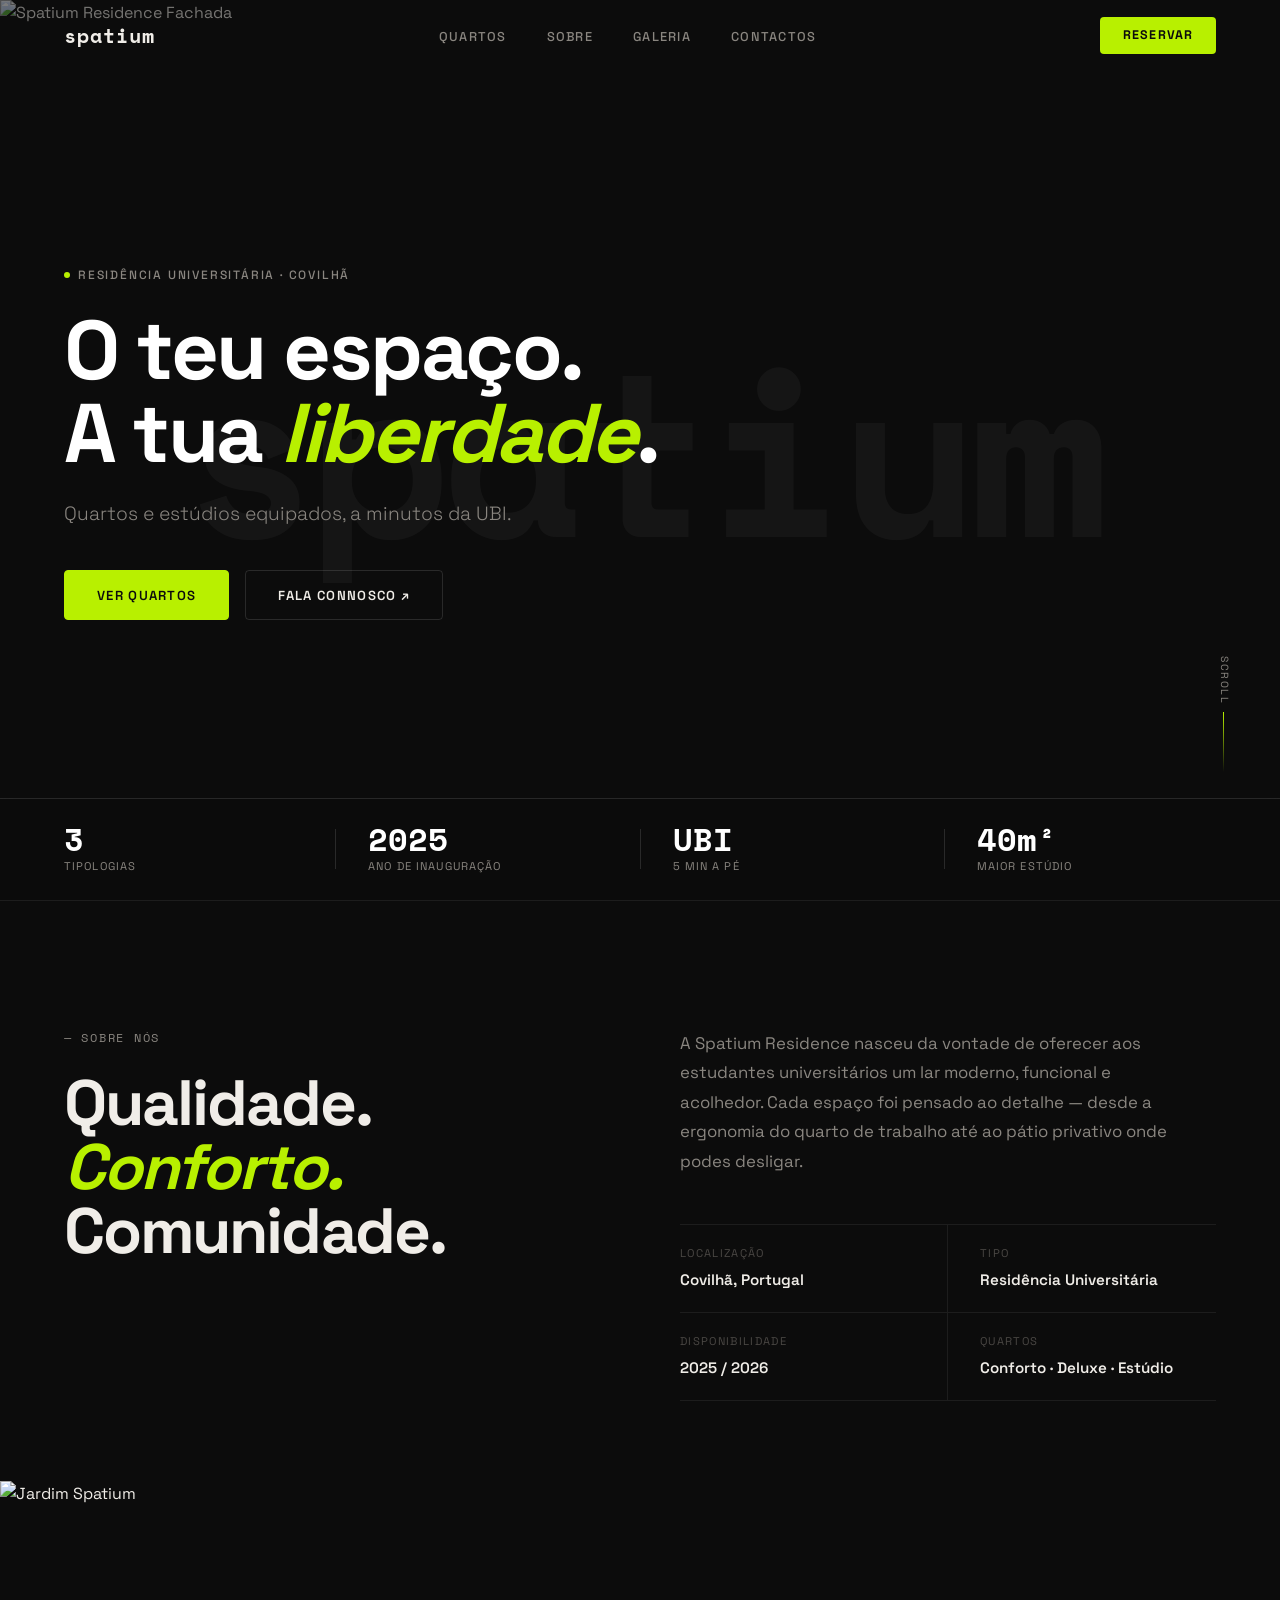
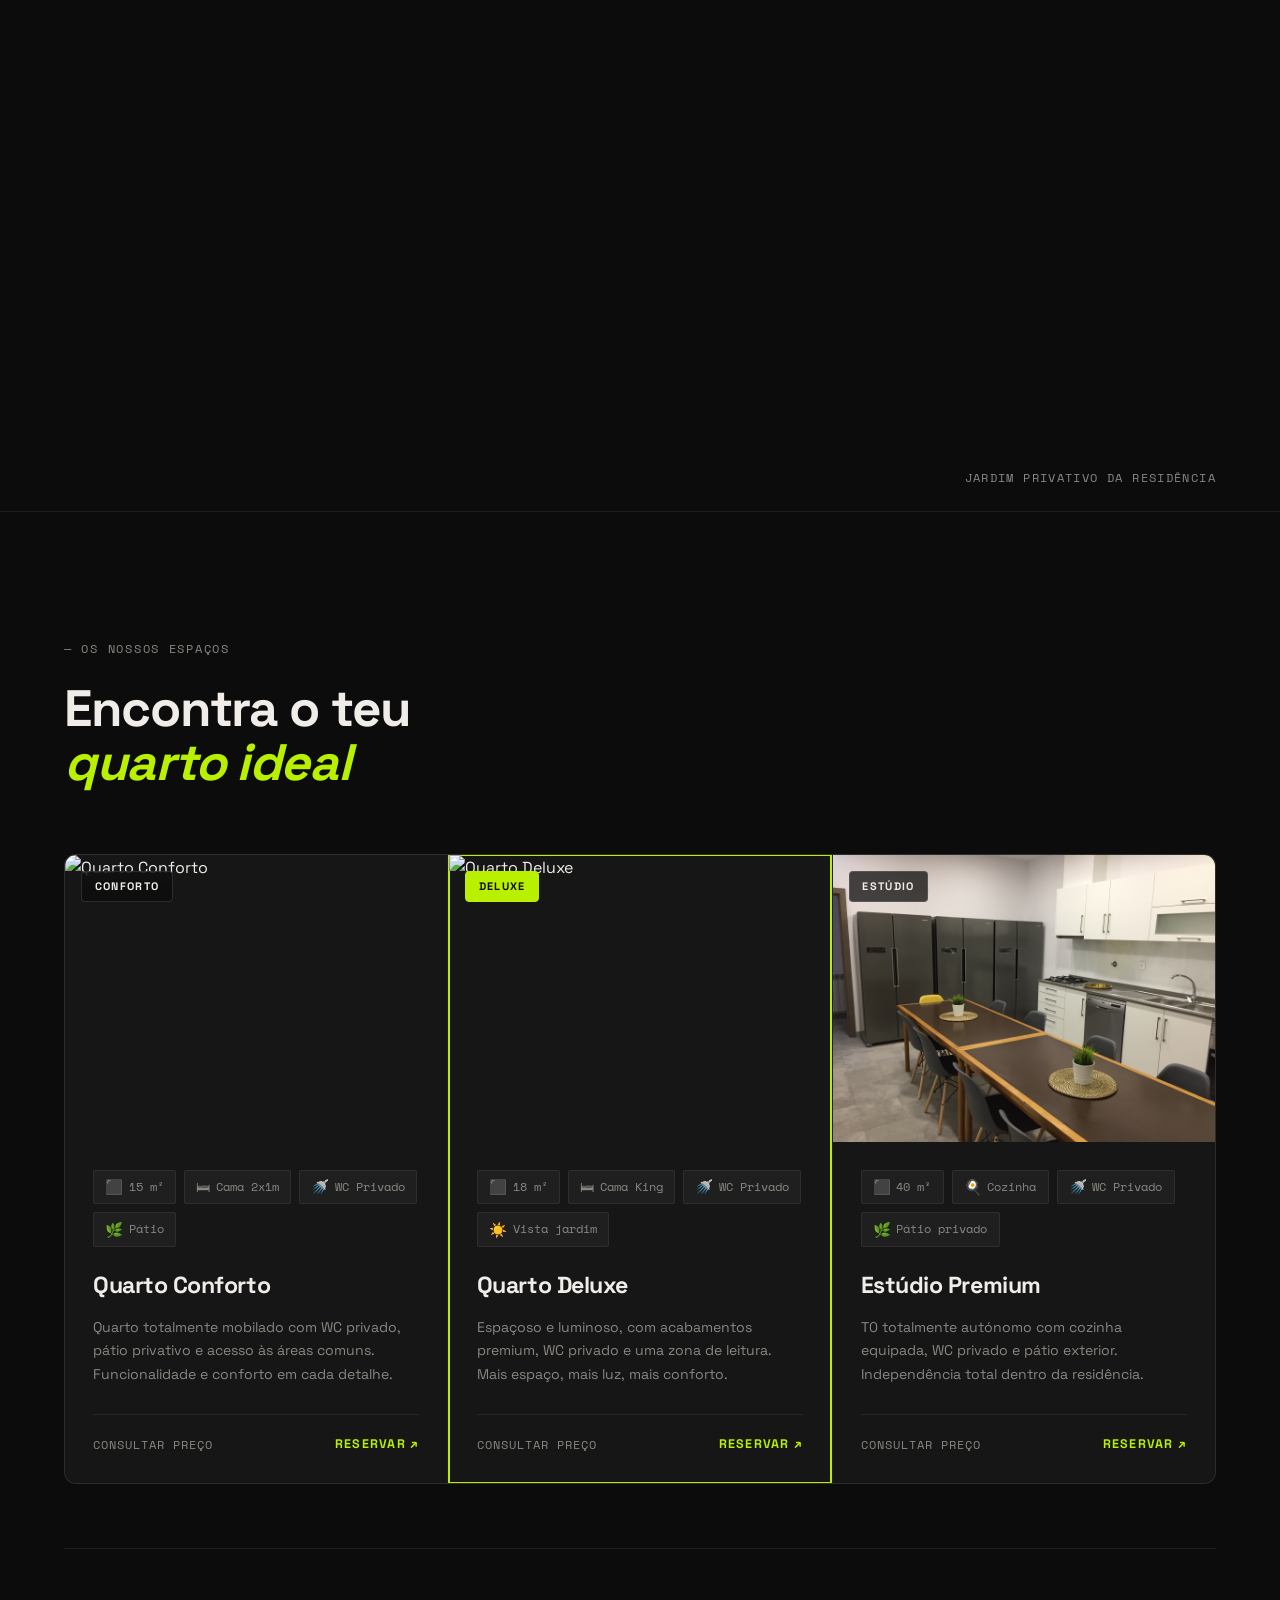
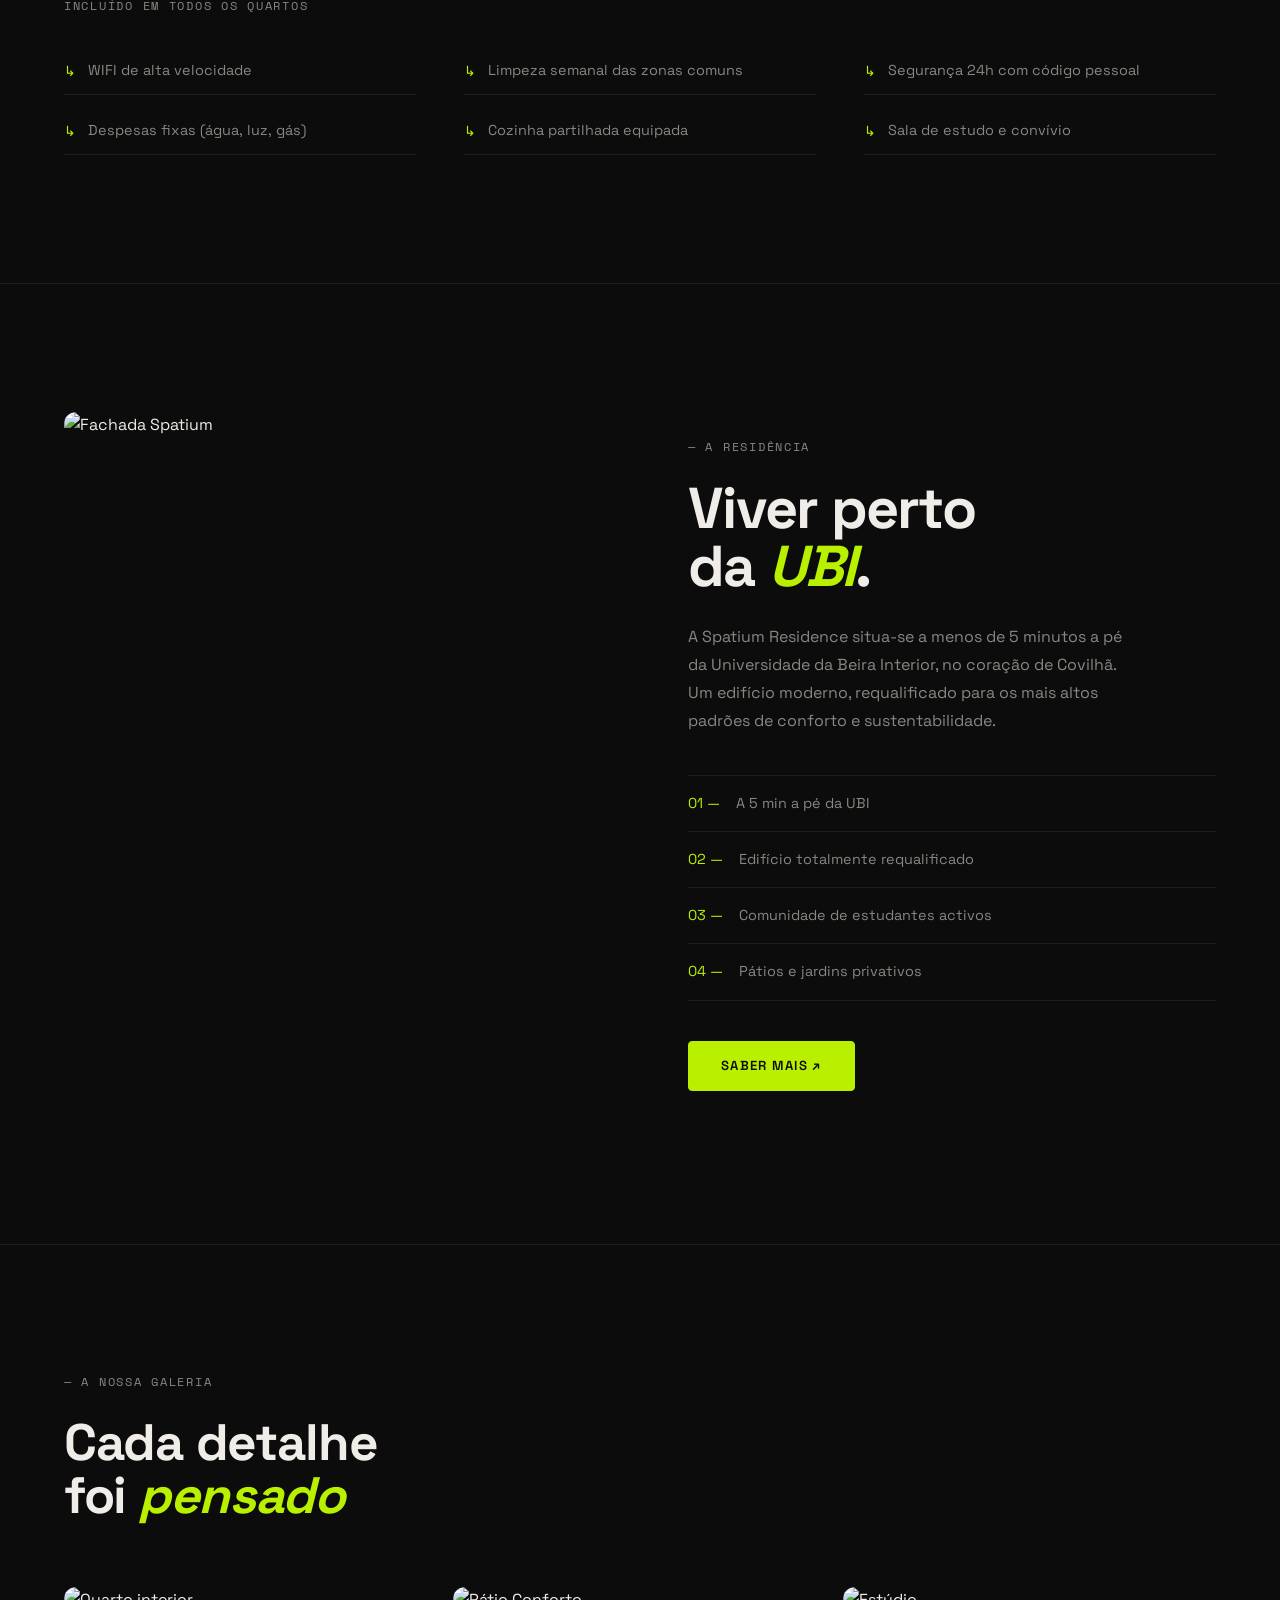
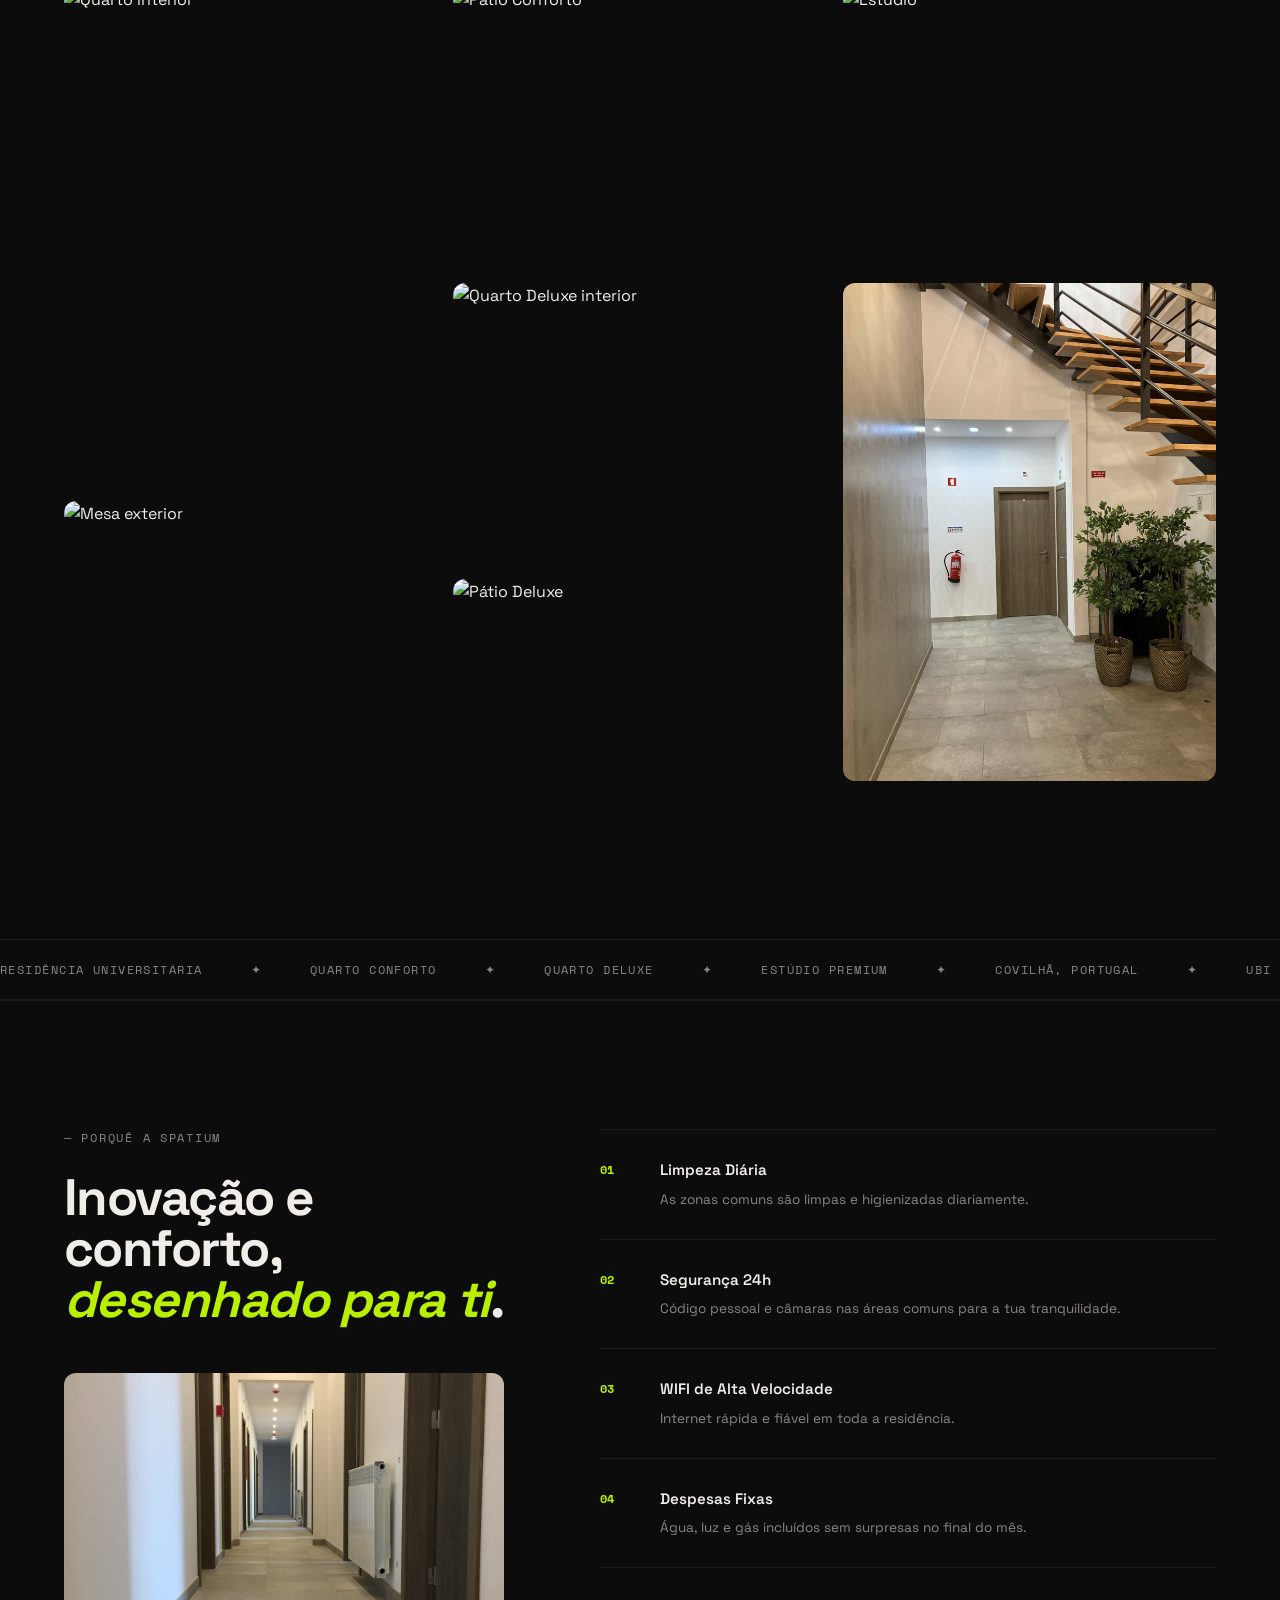
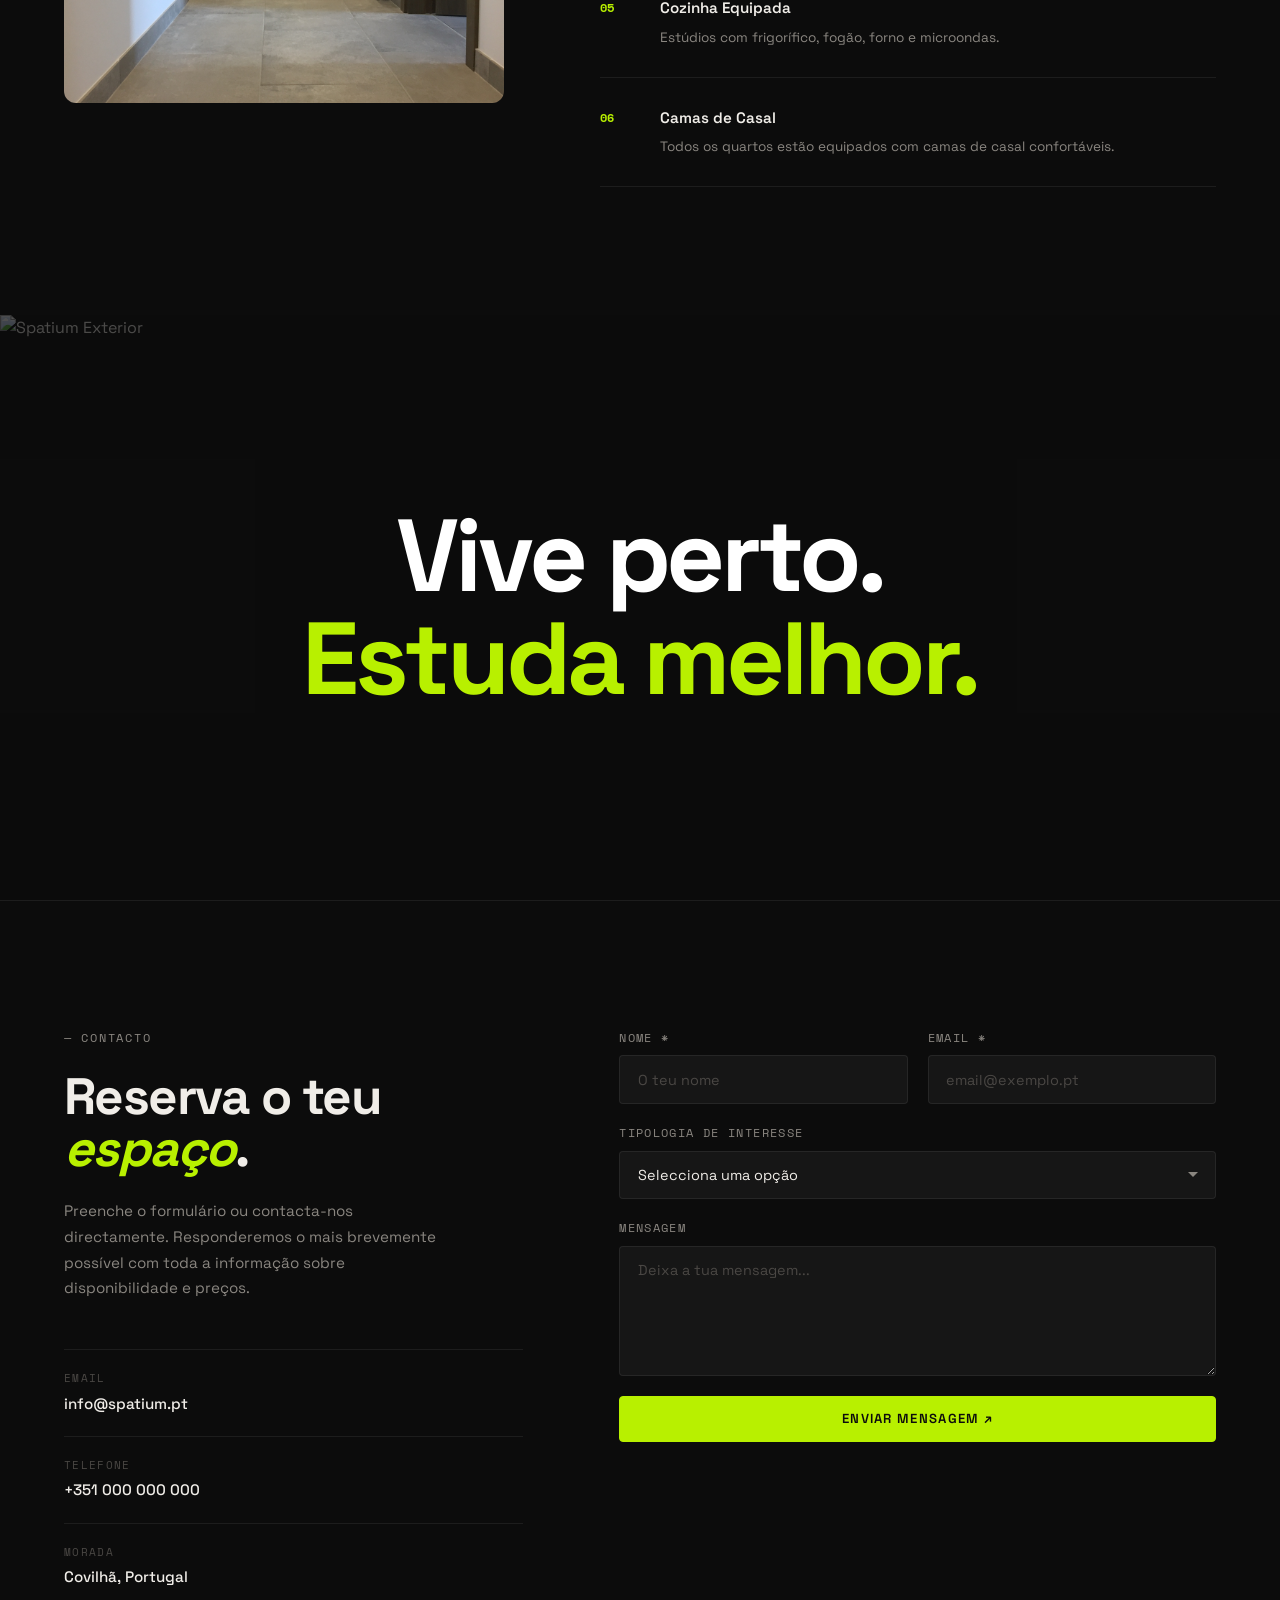
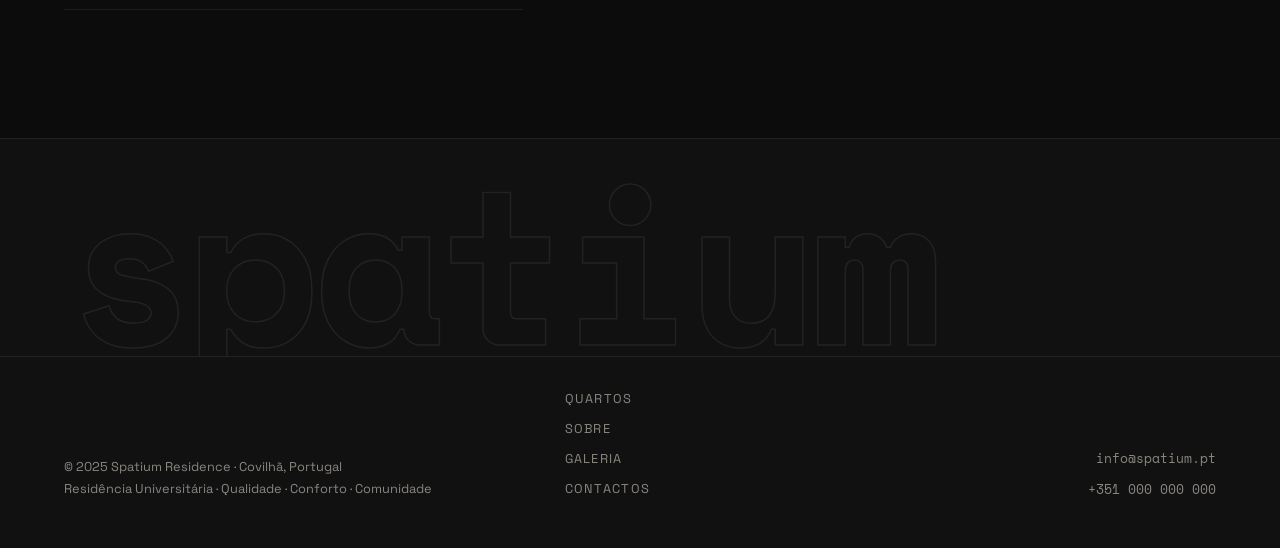
==== commit e43a1dcf: "Revamp responsive styles; add meta & assets Rework responsive CSS: reorganized media queries into Ta" ====
--- a/index.html
+++ b/index.html
@@ -2,7 +2,8 @@
 <html lang="pt">
 <head>
   <meta charset="UTF-8" />
-  <meta name="viewport" content="width=device-width, initial-scale=1.0" />
+  <meta name="viewport" content="width=device-width, initial-scale=1.0, viewport-fit=cover" />
+  <meta name="theme-color" content="#0c0c0c" />
   <title>Spatium — Residência Universitária · Covilhã</title>
   <meta name="description" content="Spatium Residence — Quartos modernos e estúdios para estudantes universitários em Covilhã, Portugal. Conforto, privacidade e comunidade a minutos da UBI." />
   <link rel="preconnect" href="https://fonts.googleapis.com" />
@@ -96,7 +97,7 @@
   <section id="intro">
     <div class="intro-grid">
       <div class="intro-left">
-        <p class="intro-overline">— Sobre nós</p>
+        <p class="section-overline">— Sobre nós</p>
         <h2 class="intro-headline">
           Qualidade.<br />
           <em class="accent">Conforto.</em><br />
--- a/index.css
+++ b/index.css
@@ -1161,52 +1161,323 @@
 .reveal-delay-2 { transition-delay: 0.2s; }
 .reveal-delay-3 { transition-delay: 0.3s; }
 
-/* ===== RESPONSIVE ===== */
+/* =============================================
+   RESPONSIVE — Tablet (≤1024px)
+   ============================================= */
 @media (max-width: 1024px) {
-  .intro-grid { grid-template-columns: 1fr; gap: 3rem; }
-  .split-grid { grid-template-columns: 1fr; gap: 4rem; }
+
+  /* Intro */
+  .intro-grid {
+    grid-template-columns: 1fr;
+    gap: 3rem;
+  }
+  .intro-body { max-width: 100%; }
+
+  /* Split */
+  .split-grid {
+    grid-template-columns: 1fr;
+    gap: 3.5rem;
+  }
   .split-img-col { aspect-ratio: 16/9; }
-  .about-grid { grid-template-columns: 1fr; gap: 4rem; }
-  .contact-grid { grid-template-columns: 1fr; gap: 4rem; }
-  .footer-bottom { grid-template-columns: 1fr 1fr; }
+  .split-body { max-width: 100%; }
+
+  /* About */
+  .about-grid {
+    grid-template-columns: 1fr;
+    gap: 3.5rem;
+  }
+
+  /* Contact */
+  .contact-grid {
+    grid-template-columns: 1fr;
+    gap: 3.5rem;
+  }
+  .contact-body { max-width: 100%; }
+
+  /* Footer */
+  .footer-bottom {
+    grid-template-columns: 1fr 1fr;
+    gap: 2rem;
+  }
   .footer-right { text-align: left; }
+
+  /* Extras */
   .extras-grid { grid-template-columns: repeat(2, 1fr); }
-}
-
+
+  /* Gallery */
+  .gallery-masonry {
+    grid-template-columns: repeat(2, 1fr);
+  }
+  .gallery-col--tall { display: flex; }
+
+  /* Rooms grid 2 col on tablet */
+  .rooms-grid {
+    grid-template-columns: repeat(2, 1fr);
+  }
+}
+
+/* =============================================
+   RESPONSIVE — Mobile (≤768px)
+   ============================================= */
 @media (max-width: 768px) {
-  :root { --nav-h: 64px; }
-
-  .nav-links, .nav-cta { display: none; }
+  :root { --nav-h: 60px; }
+
+  /* --- NAV --- */
+  .nav-links,
+  .nav-cta { display: none; }
   .nav-burger { display: flex; }
 
-  .rooms-grid { grid-template-columns: 1fr; }
+  /* --- HERO --- */
+  #hero { min-height: 100svh; }
+
+  .hero-content {
+    padding: calc(var(--nav-h) + 2rem) 5vw 1.5rem;
+    justify-content: flex-end;
+  }
+
+  .hero-headline {
+    font-size: clamp(2.4rem, 10vw, 3.8rem);
+    margin-bottom: 1rem;
+  }
+
+  .hero-sub {
+    font-size: 0.95rem;
+    margin-bottom: 1.75rem;
+  }
+
+  .hero-actions {
+    flex-direction: column;
+  }
+
+  .hero-actions .btn {
+    width: 100%;
+    text-align: center;
+  }
+
+  .hero-stats {
+    flex-wrap: wrap;
+    gap: 0;
+    padding: 1rem 5vw;
+  }
+
+  .stat-item {
+    flex-basis: 50%;
+    padding: 0.75rem 0;
+    border-bottom: 1px solid var(--border);
+  }
+
+  .stat-item:nth-child(1),
+  .stat-item:nth-child(3) {
+    border-right: 1px solid var(--border);
+    padding-right: 1.5rem;
+  }
+
+  .stat-item:nth-child(2),
+  .stat-item:nth-child(4) {
+    padding-left: 1.5rem;
+  }
+
+  .stat-num { font-size: 1.5rem; }
+  .stat-divider { display: none; }
+  .hero-scroll-hint { display: none; }
+  .hero-brand-text { font-size: 30vw; }
+
+  /* --- INTRO --- */
+  #intro {
+    padding: 5rem 5vw 0;
+  }
+
+  .intro-grid { gap: 2rem; margin-bottom: 3rem; }
+
+  .intro-headline {
+    font-size: clamp(2.2rem, 9vw, 3rem);
+  }
+
+  .intro-body {
+    font-size: 0.95rem;
+    margin-bottom: 2rem;
+  }
+
+  .intro-meta-grid { grid-template-columns: 1fr; }
+  .intro-meta-item:nth-child(odd) {
+    border-right: none;
+    padding-right: 0;
+  }
+  .intro-meta-item:nth-child(even) { padding-left: 0; }
+
+  .intro-full-img {
+    height: 50vw;
+    min-height: 240px;
+  }
+
+  /* --- ROOMS --- */
+  #rooms { padding: 5rem 5vw; }
+
+  .rooms-header { margin-bottom: 2.5rem; }
+
+  .rooms-grid {
+    grid-template-columns: 1fr;
+    border-radius: var(--radius);
+  }
+
   .room-card--featured { outline: none; }
 
+  .room-card__img-wrap { aspect-ratio: 16/9; }
+
+  .room-card__body { padding: 1.25rem; }
+
+  .room-card__title { font-size: 1.25rem; }
+
+  .extras-grid { grid-template-columns: 1fr; gap: 0; }
+
+  /* --- EDITORIAL SPLIT --- */
+  #editorial-split { padding: 5rem 5vw; }
+
+  .split-grid { gap: 2.5rem; }
+
+  .split-img-col {
+    aspect-ratio: 4/3;
+    border-radius: var(--radius);
+  }
+
+  .split-headline {
+    font-size: clamp(2rem, 8vw, 3rem);
+    margin-bottom: 1.25rem;
+  }
+
+  .split-body {
+    font-size: 0.92rem;
+    margin-bottom: 2rem;
+  }
+
+  .split-list li { font-size: 0.85rem; padding: 0.75rem 0; }
+
+  /* --- GALLERY --- */
+  #gallery { padding: 5rem 5vw 0; }
+
+  .gallery-header { margin-bottom: 2.5rem; }
+
+  .gallery-masonry {
+    grid-template-columns: 1fr 1fr;
+    gap: 0.5rem;
+    margin-bottom: 0;
+  }
+
+  .gallery-col--tall { display: none; }
+
+  .gallery-col { gap: 0.5rem; }
+
+  .gallery-item {
+    border-radius: var(--radius);
+    aspect-ratio: 1/1;
+  }
+
+  .gallery-item.g-tall { aspect-ratio: 1/1; }
+
+  .marquee-strip { margin: 0 -5vw; }
+
+  /* --- ABOUT --- */
+  #about { padding: 5rem 5vw; }
+
+  .about-headline {
+    font-size: clamp(2rem, 8vw, 3rem);
+    margin-bottom: 2rem;
+  }
+
+  .about-img-stack { aspect-ratio: 16/9; }
+
+  .feature-row { padding: 1.25rem 0; }
+  .feature-title { font-size: 0.9rem; }
+  .feature-desc { font-size: 0.8rem; }
+
+  /* --- BIG TEXT --- */
+  #big-text {
+    height: 50vw;
+    min-height: 260px;
+  }
+
+  .big-text-line {
+    font-size: clamp(2.5rem, 9vw, 5rem);
+    padding: 0 5vw;
+  }
+
+  /* --- CONTACT --- */
+  #contact { padding: 5rem 5vw; }
+
+  .contact-headline {
+    font-size: clamp(2rem, 8vw, 3rem);
+    margin-bottom: 1rem;
+  }
+
+  .contact-body {
+    font-size: 0.92rem;
+    margin-bottom: 2rem;
+  }
+
+  .form-row { grid-template-columns: 1fr; }
+
+  .form-group input,
+  .form-group select,
+  .form-group textarea {
+    font-size: 1rem; /* prevents iOS zoom */
+  }
+
+  /* --- FOOTER --- */
+  .footer-giant { padding-top: 3rem; }
+  .footer-giant-text {
+    font-size: clamp(18vw, 22vw, 26vw);
+    -webkit-text-stroke-width: 1px;
+  }
+
+  .footer-bottom {
+    grid-template-columns: 1fr;
+    gap: 1.5rem;
+    padding: 2rem 5vw;
+  }
+
+  .footer-right { text-align: left; }
+
+  .footer-center {
+    flex-direction: row;
+    flex-wrap: wrap;
+    gap: 1rem;
+  }
+}
+
+/* =============================================
+   RESPONSIVE — Small Mobile (≤420px)
+   ============================================= */
+@media (max-width: 420px) {
+  .hero-headline { font-size: clamp(2rem, 11vw, 2.8rem); }
+
+  .mobile-link { font-size: 2rem; }
+
+  .section-title {
+    font-size: clamp(1.8rem, 8vw, 2.5rem);
+  }
+
+  .btn { padding: 0.8rem 1.5rem; font-size: 0.78rem; }
+
+  .room-card__meta { gap: 0.35rem; }
+  .room-meta-item { font-size: 0.65rem; padding: 0.25rem 0.5rem; }
+
   .gallery-masonry { grid-template-columns: 1fr; }
-  .gallery-col--tall { display: none; }
-  .gallery-item.g-tall { aspect-ratio: 4/3; }
-
-  .form-row { grid-template-columns: 1fr; }
-
-  .extras-grid { grid-template-columns: 1fr; }
-
-  .intro-meta-grid { grid-template-columns: 1fr; }
-  .intro-meta-item:nth-child(odd) { border-right: none; padding-right: 0; }
-  .intro-meta-item:nth-child(even) { padding-left: 0; }
-
-  .hero-stats { flex-wrap: wrap; gap: 1.5rem; }
-  .stat-divider { display: none; }
-  .stat-item { flex-basis: calc(50% - 1rem); }
-
-  .hero-scroll-hint { display: none; }
-
-  .footer-bottom { grid-template-columns: 1fr; }
-  .footer-right { text-align: left; }
-}
-
-@media (max-width: 480px) {
-  #intro, #rooms, #editorial-split, #gallery, #about, #contact {
-    padding-top: 5rem;
-    padding-bottom: 5rem;
-  }
-}
+  .gallery-item { aspect-ratio: 4/3; }
+
+  .big-text-line { font-size: clamp(2rem, 10vw, 3.5rem); }
+
+  .footer-center { flex-direction: column; gap: 0.5rem; }
+}
+
+/* =============================================
+   TOUCH / HOVER SAFE
+   ============================================= */
+@media (hover: none) {
+  .room-card:hover { background: var(--bg-card); }
+  .room-card:hover .room-card__img { transform: none; }
+  .gallery-item:hover img { transform: none; }
+  .split-img-col:hover .split-img { transform: none; }
+  .btn--primary:hover { transform: none; box-shadow: none; }
+  .btn--ghost:hover { transform: none; }
+  .nav-cta:hover { transform: none; }
+}
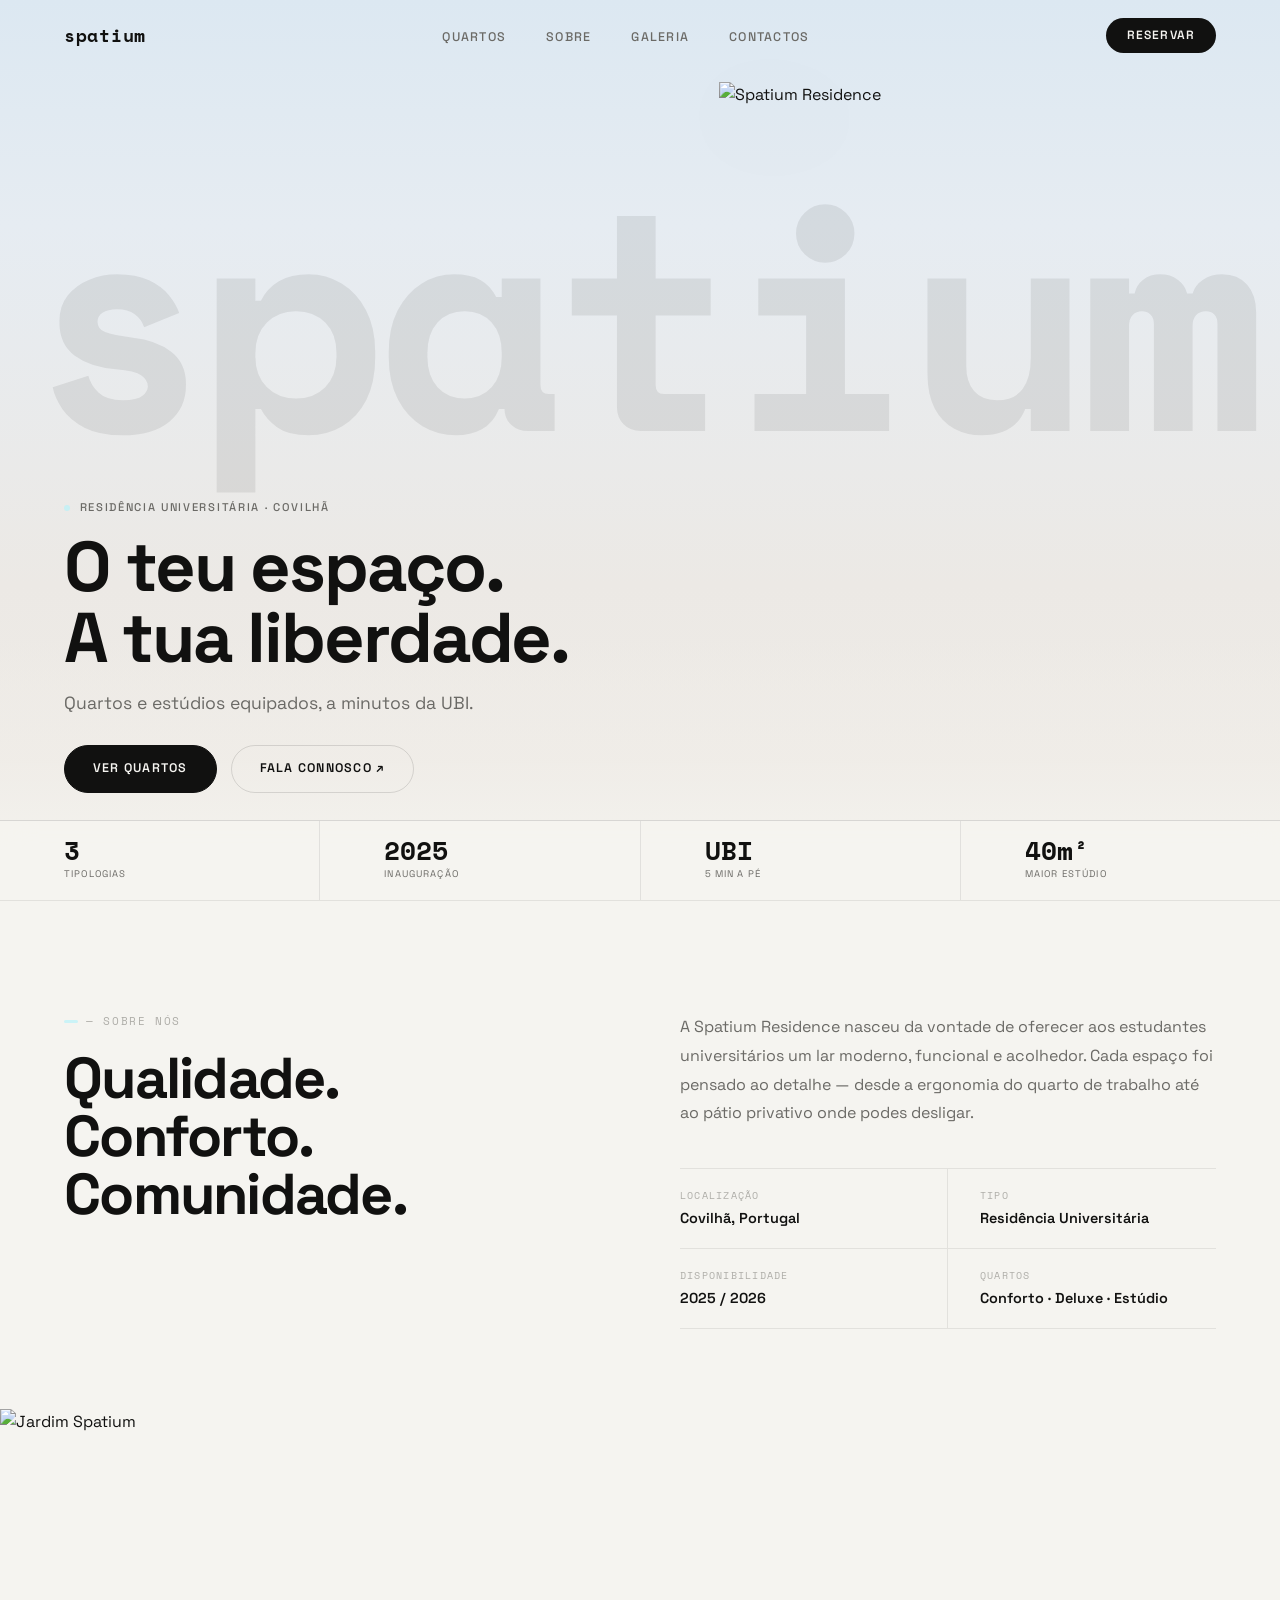
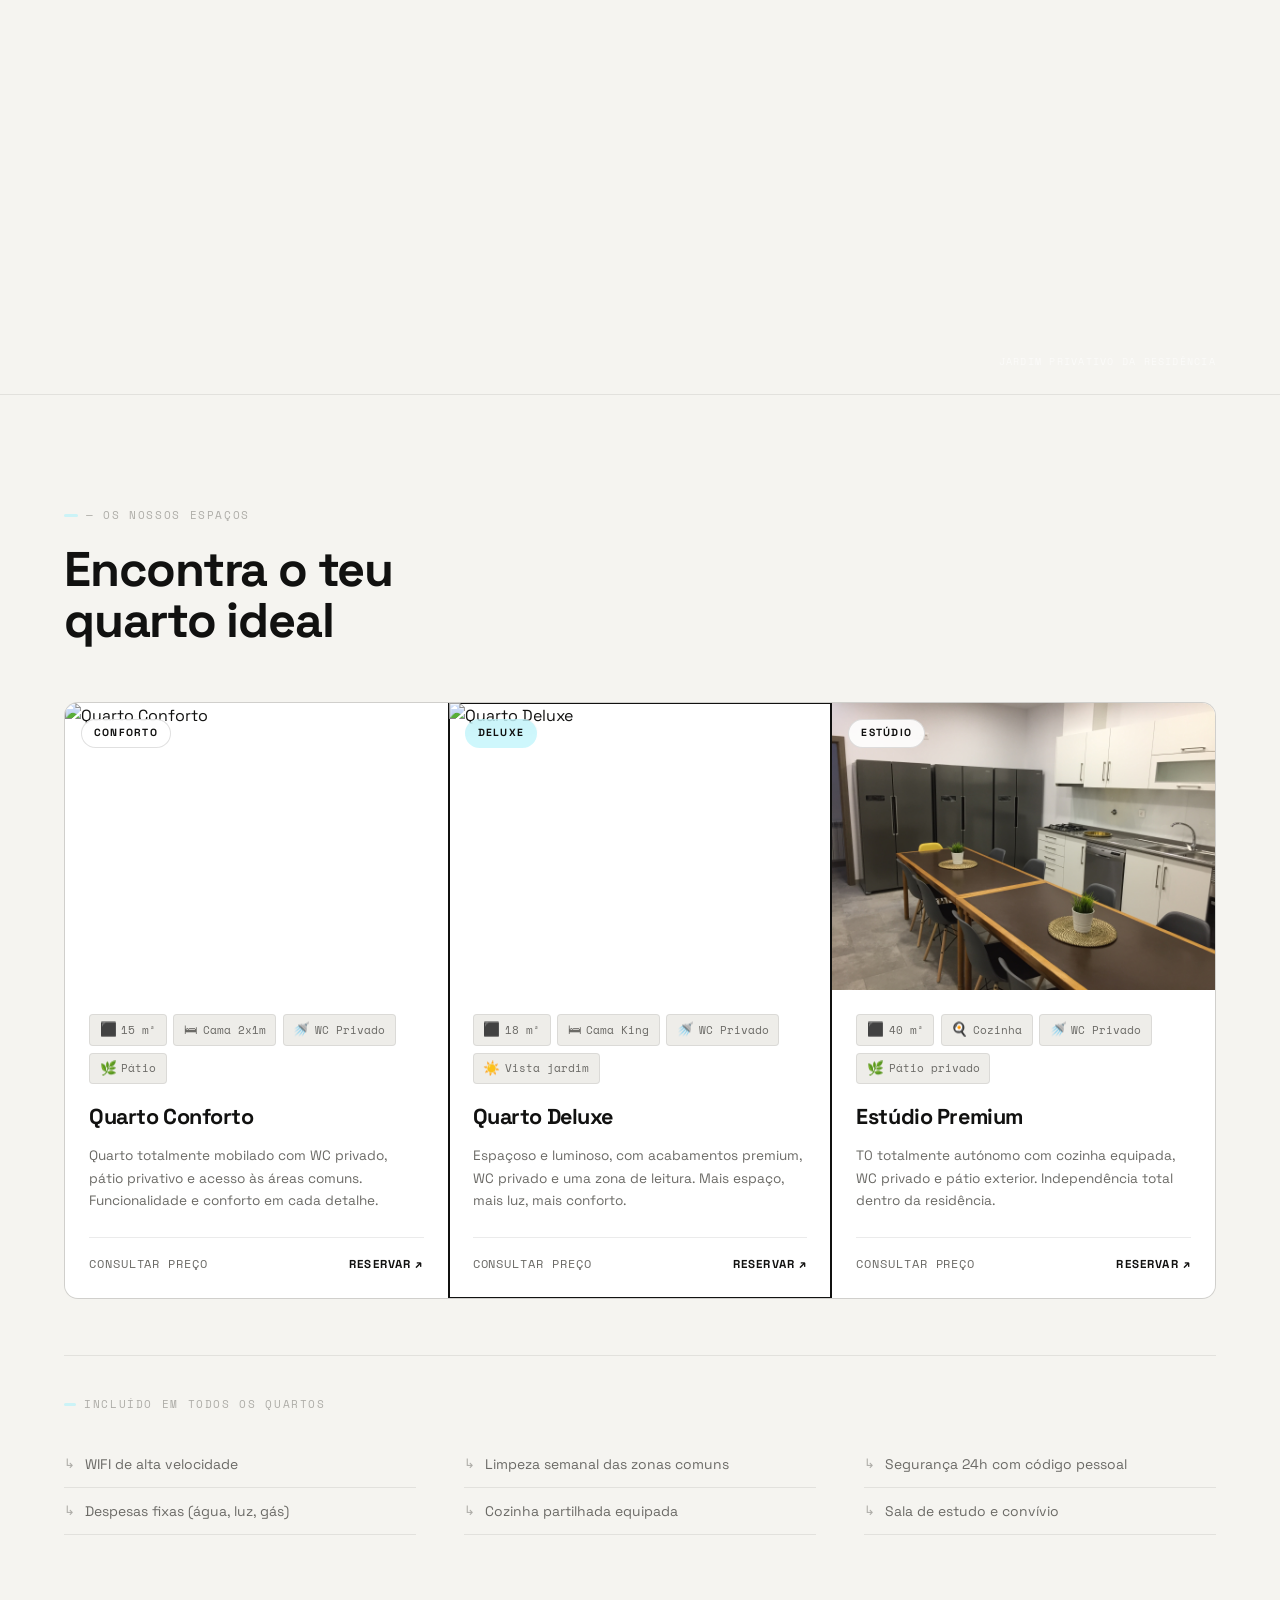
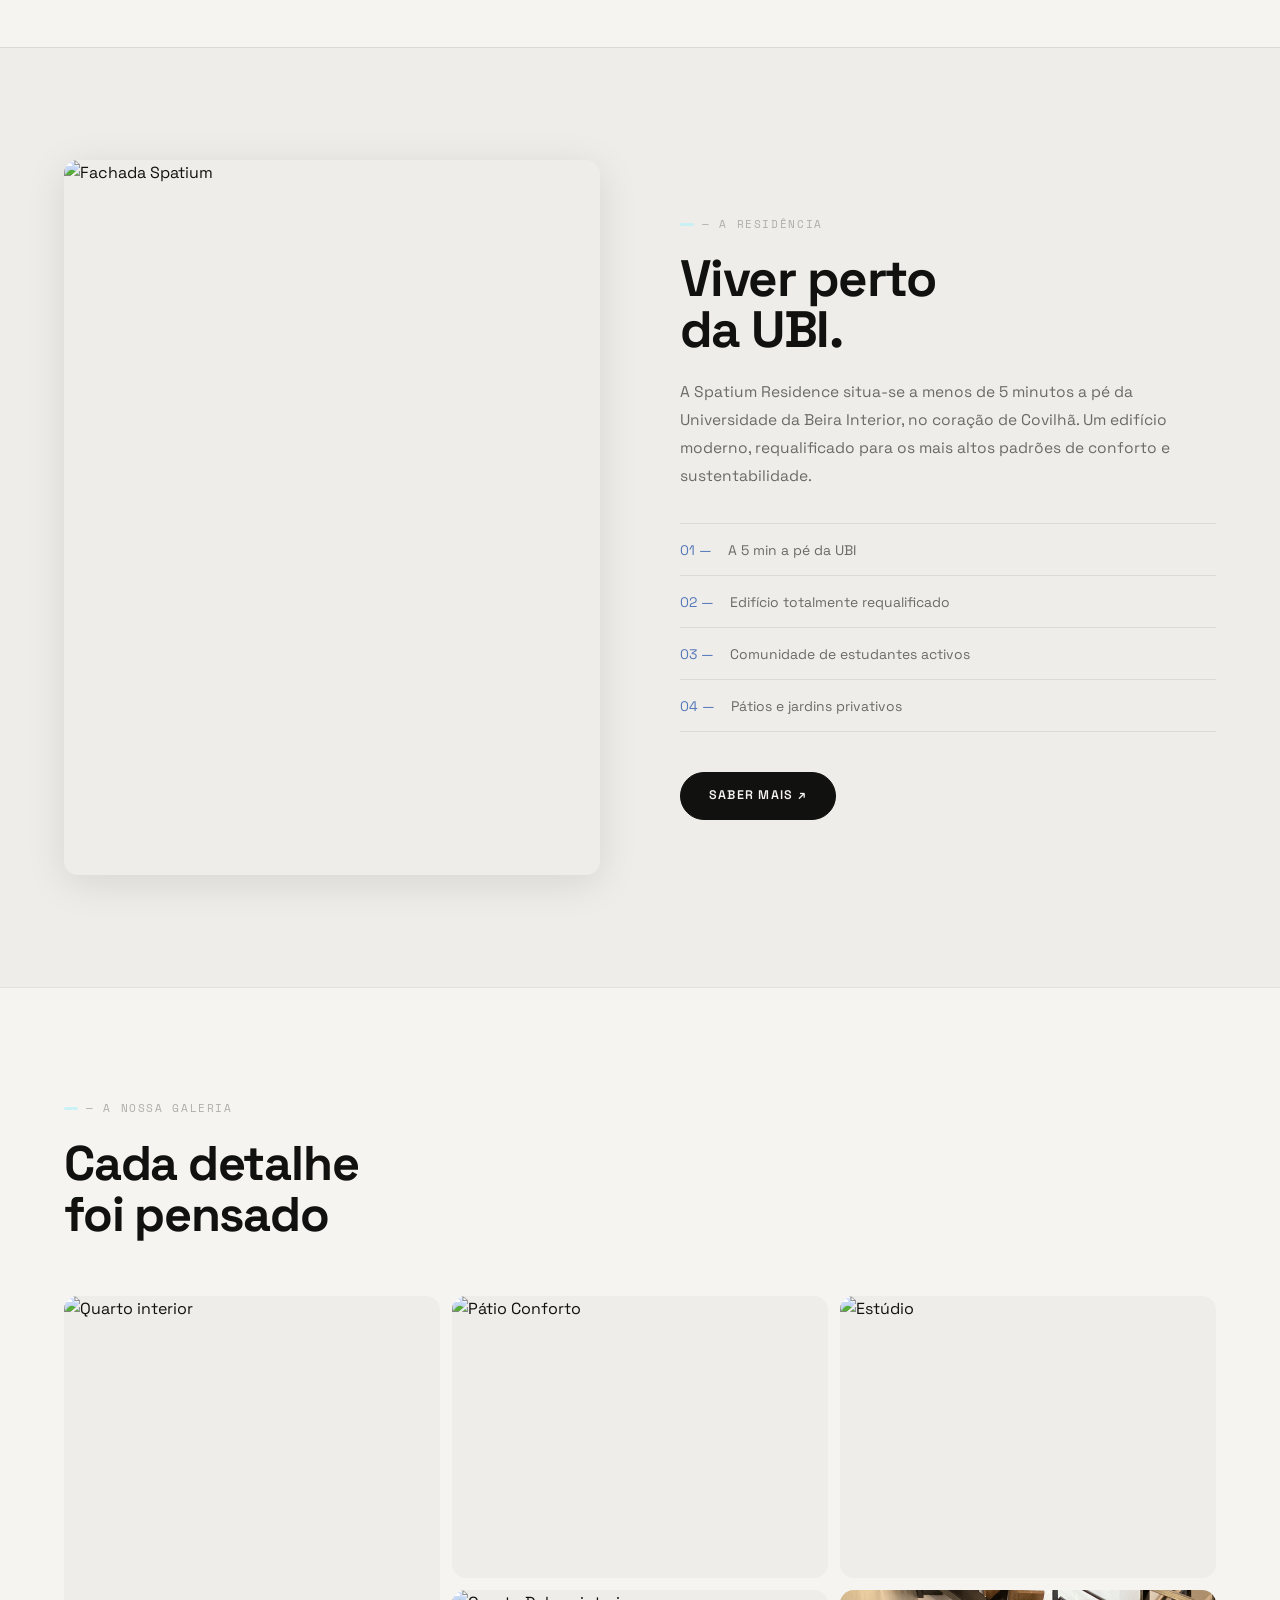
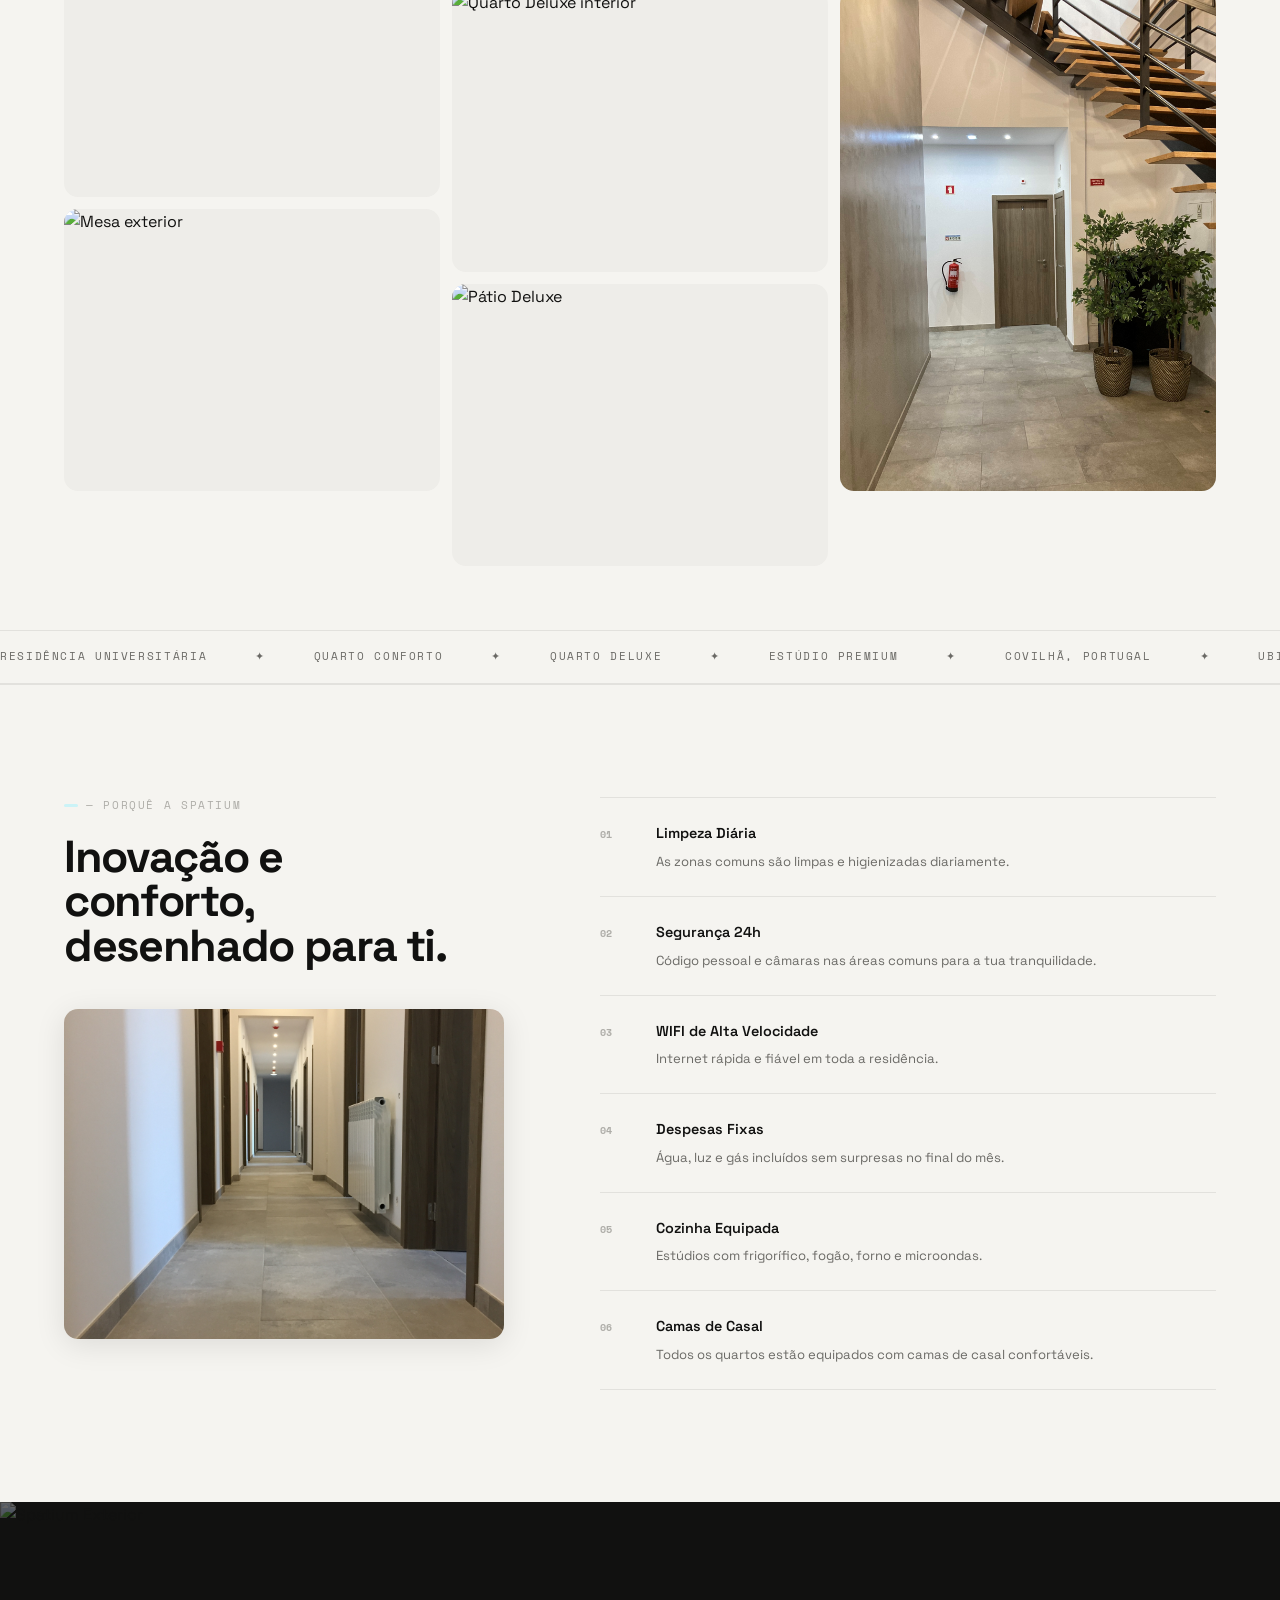
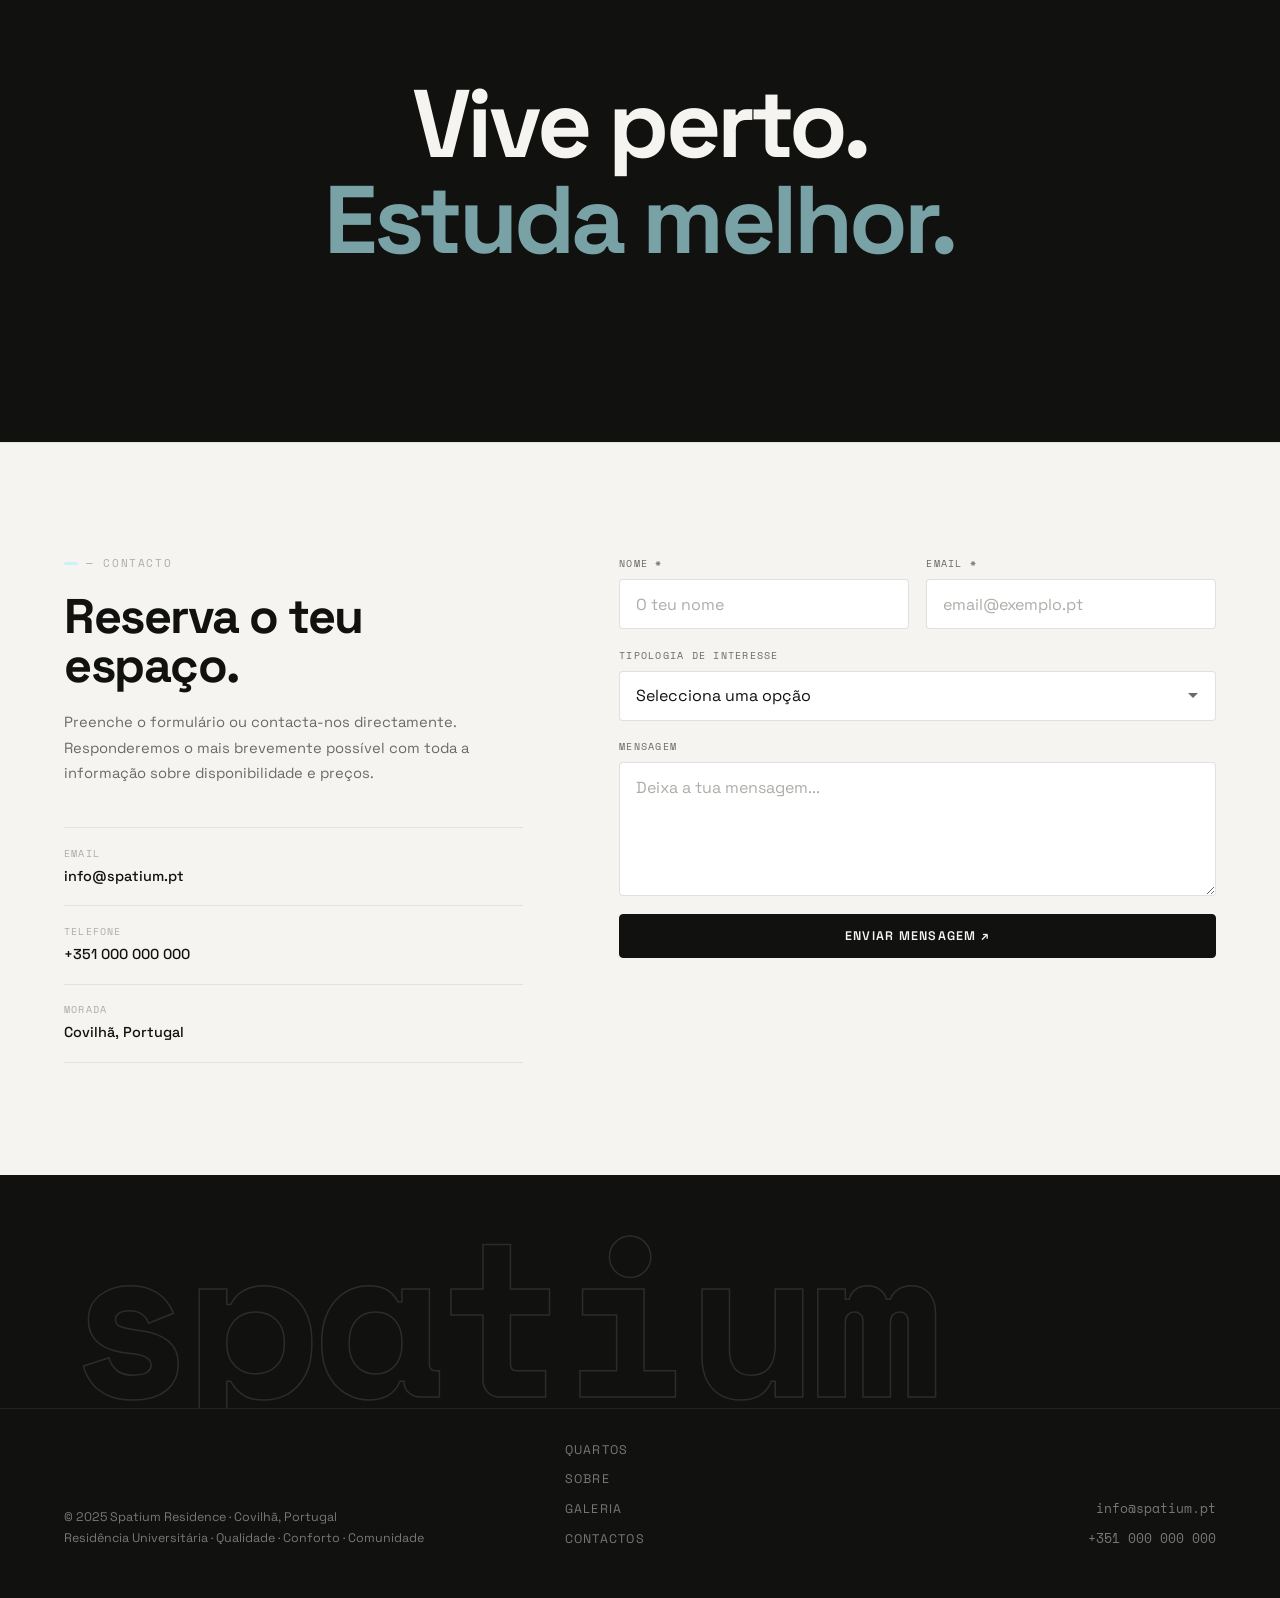
==== commit 64fd08d1: "Revamp styles: light theme & hero redesign Convert the site from a dark editorial look to a lighter " ====
--- a/index.html
+++ b/index.html
@@ -1,16 +1,21 @@
 <!DOCTYPE html>
 <html lang="pt">
+
 <head>
   <meta charset="UTF-8" />
   <meta name="viewport" content="width=device-width, initial-scale=1.0, viewport-fit=cover" />
   <meta name="theme-color" content="#0c0c0c" />
   <title>Spatium — Residência Universitária · Covilhã</title>
-  <meta name="description" content="Spatium Residence — Quartos modernos e estúdios para estudantes universitários em Covilhã, Portugal. Conforto, privacidade e comunidade a minutos da UBI." />
+  <meta name="description"
+    content="Spatium Residence — Quartos modernos e estúdios para estudantes universitários em Covilhã, Portugal. Conforto, privacidade e comunidade a minutos da UBI." />
   <link rel="preconnect" href="https://fonts.googleapis.com" />
   <link rel="preconnect" href="https://fonts.gstatic.com" crossorigin />
-  <link href="https://fonts.googleapis.com/css2?family=Space+Grotesk:wght@300;400;500;600;700&family=Space+Mono:wght@400;700&display=swap" rel="stylesheet" />
+  <link
+    href="https://fonts.googleapis.com/css2?family=Space+Grotesk:wght@300;400;500;600;700&family=Space+Mono:wght@400;700&display=swap"
+    rel="stylesheet" />
   <link rel="stylesheet" href="index.css" />
 </head>
+
 <body>
 
   <!-- NAV -->
@@ -39,59 +44,71 @@
     </ul>
   </div>
 
-  <!-- HERO -->
+  <!-- HERO — Layered Effect -->
   <section id="hero">
-    <div class="hero-bg">
-      <img src="photos/fachada1.1.png" alt="Spatium Residence Fachada" class="hero-img" id="hero-img" />
-      <div class="hero-overlay"></div>
-    </div>
-
+
+    <!-- Layer 1: Giant brand text BEHIND the building -->
     <div class="hero-brand">
       <span class="hero-brand-text" id="hero-brand">spatium</span>
     </div>
 
-    <div class="hero-content">
-      <div class="hero-tag">
-        <span class="tag-dot"></span>Residência Universitária · Covilhã
-      </div>
-      <h1 class="hero-headline">
-        O teu espaço.<br />
-        A tua <em class="accent">liberdade</em>.
-      </h1>
-      <p class="hero-sub">Quartos e estúdios equipados, a minutos da UBI.</p>
-      <div class="hero-actions">
-        <a href="#rooms" class="btn btn--primary">Ver Quartos</a>
-        <a href="#contact" class="btn btn--ghost">Fala Connosco ↗</a>
-      </div>
-    </div>
-
+    <!-- Layer 2: Building cutout — right side, in front of text -->
+    <div class="hero-building" id="hero-building-wrap">
+      <img src="photos/fachadaNoFondo.png" alt="Spatium Residence" id="hero-building-img" />
+    </div>
+
+    <!-- Layer 3: Bottom gradient fade -->
+    <div class="hero-bottom-fade"></div>
+
+    <!-- Layer 4a: Top corner labels -->
+    <div class="hero-top-info">
+      <div class="hero-top-label">
+
+      </div>
+      <div class="hero-top-label" style="text-align:right;">
+      </div>
+    </div>
+
+    <!-- Layer 4b: Content zone — left side, clear of building -->
+    <div class="hero-content-zone">
+      <div class="hero-content">
+        <div class="hero-tag">
+          <span class="tag-dot"></span>Residência Universitária · Covilhã
+        </div>
+        <h1 class="hero-headline">
+          O teu espaço.<br />
+          A tua liberdade.
+        </h1>
+        <p class="hero-sub">Quartos e estúdios equipados, a minutos da UBI.</p>
+        <div class="hero-actions">
+          <a href="#rooms" class="btn btn--primary">Ver Quartos</a>
+          <a href="#contact" class="btn btn--ghost">Fala Connosco ↗</a>
+        </div>
+      </div>
+    </div>
+
+    <!-- Layer 5: Stats bar — full width at absolute bottom -->
     <div class="hero-stats">
       <div class="stat-item">
         <span class="stat-num">3</span>
         <span class="stat-label">Tipologias</span>
       </div>
-      <div class="stat-divider"></div>
       <div class="stat-item">
         <span class="stat-num">2025</span>
-        <span class="stat-label">Ano de Inauguração</span>
-      </div>
-      <div class="stat-divider"></div>
+        <span class="stat-label">Inauguração</span>
+      </div>
       <div class="stat-item">
         <span class="stat-num">UBI</span>
         <span class="stat-label">5 min a pé</span>
       </div>
-      <div class="stat-divider"></div>
       <div class="stat-item">
         <span class="stat-num">40m²</span>
         <span class="stat-label">Maior Estúdio</span>
       </div>
     </div>
 
-    <div class="hero-scroll-hint">
-      <span>Scroll</span>
-      <div class="scroll-line"></div>
-    </div>
-  </section>
+  </section>
+
 
   <!-- INTRO EDITORIAL -->
   <section id="intro">
@@ -106,7 +123,9 @@
       </div>
       <div class="intro-right">
         <p class="intro-body">
-          A Spatium Residence nasceu da vontade de oferecer aos estudantes universitários um lar moderno, funcional e acolhedor. Cada espaço foi pensado ao detalhe — desde a ergonomia do quarto de trabalho até ao pátio privativo onde podes desligar.
+          A Spatium Residence nasceu da vontade de oferecer aos estudantes universitários um lar moderno, funcional e
+          acolhedor. Cada espaço foi pensado ao detalhe — desde a ergonomia do quarto de trabalho até ao pátio privativo
+          onde podes desligar.
         </p>
         <div class="intro-meta-grid">
           <div class="intro-meta-item">
@@ -158,7 +177,8 @@
             <span class="room-meta-item"><span class="meta-icon">🌿</span>Pátio</span>
           </div>
           <h3 class="room-card__title">Quarto Conforto</h3>
-          <p class="room-card__desc">Quarto totalmente mobilado com WC privado, pátio privativo e acesso às áreas comuns. Funcionalidade e conforto em cada detalhe.</p>
+          <p class="room-card__desc">Quarto totalmente mobilado com WC privado, pátio privativo e acesso às áreas
+            comuns. Funcionalidade e conforto em cada detalhe.</p>
           <div class="room-card__footer">
             <span class="room-card__price">Consultar preço</span>
             <a href="#contact" class="room-card__cta">Reservar ↗</a>
@@ -180,7 +200,8 @@
             <span class="room-meta-item"><span class="meta-icon">☀️</span>Vista jardim</span>
           </div>
           <h3 class="room-card__title">Quarto Deluxe</h3>
-          <p class="room-card__desc">Espaçoso e luminoso, com acabamentos premium, WC privado e uma zona de leitura. Mais espaço, mais luz, mais conforto.</p>
+          <p class="room-card__desc">Espaçoso e luminoso, com acabamentos premium, WC privado e uma zona de leitura.
+            Mais espaço, mais luz, mais conforto.</p>
           <div class="room-card__footer">
             <span class="room-card__price">Consultar preço</span>
             <a href="#contact" class="room-card__cta">Reservar ↗</a>
@@ -202,7 +223,8 @@
             <span class="room-meta-item"><span class="meta-icon">🌿</span>Pátio privado</span>
           </div>
           <h3 class="room-card__title">Estúdio Premium</h3>
-          <p class="room-card__desc">T0 totalmente autónomo com cozinha equipada, WC privado e pátio exterior. Independência total dentro da residência.</p>
+          <p class="room-card__desc">T0 totalmente autónomo com cozinha equipada, WC privado e pátio exterior.
+            Independência total dentro da residência.</p>
           <div class="room-card__footer">
             <span class="room-card__price">Consultar preço</span>
             <a href="#contact" class="room-card__cta">Reservar ↗</a>
@@ -239,7 +261,8 @@
           da <em class="accent">UBI</em>.
         </h2>
         <p class="split-body">
-          A Spatium Residence situa-se a menos de 5 minutos a pé da Universidade da Beira Interior, no coração de Covilhã. Um edifício moderno, requalificado para os mais altos padrões de conforto e sustentabilidade.
+          A Spatium Residence situa-se a menos de 5 minutos a pé da Universidade da Beira Interior, no coração de
+          Covilhã. Um edifício moderno, requalificado para os mais altos padrões de conforto e sustentabilidade.
         </p>
         <ul class="split-list">
           <li><span class="accent-text">01 —</span> A 5 min a pé da UBI</li>
@@ -404,7 +427,8 @@
           <em class="accent">espaço</em>.
         </h2>
         <p class="contact-body">
-          Preenche o formulário ou contacta-nos directamente. Responderemos o mais brevemente possível com toda a informação sobre disponibilidade e preços.
+          Preenche o formulário ou contacta-nos directamente. Responderemos o mais brevemente possível com toda a
+          informação sobre disponibilidade e preços.
         </p>
         <div class="contact-info">
           <div class="contact-info-item">
@@ -480,4 +504,5 @@
 
   <script src="index.js"></script>
 </body>
-</html>
+
+</html>
--- a/index.css
+++ b/index.css
@@ -1,32 +1,42 @@
 /* ===================================
-   SPATIUM — Editorial Dark Design
-   Inspired by Suffo Studio aesthetic
+   SPATIUM — Light Editorial Design
+   Inspired by Suffo Studio / Clean Arch
    =================================== */
 
 /* ---- RESET & TOKENS ---- */
 :root {
-  --bg: #0c0c0c;
-  --bg-alt: #111111;
-  --bg-card: #161616;
-  --bg-card-hover: #1e1e1e;
-  --text: #f0ede8;
-  --text-muted: #8a8680;
-  --text-dim: #4a4744;
-  --accent: #b8f000;
-  --accent-hover: #d4ff00;
-  --border: rgba(255,255,255,0.07);
-  --border-light: rgba(255,255,255,0.12);
+  --bg: #f5f4f0;
+  --bg-alt: #eeede9;
+  --bg-card: #ffffff;
+  --bg-card-hover: #f9f8f5;
+  --text: #111110;
+  --text-muted: #6b6a66;
+  --text-dim: #aeada8;
+  --accent: #b3f3faa4;
+  /* lime — used very sparingly as a dash/marker */
+  --accent-dark: #5679ba;
+  --border: rgba(0, 0, 0, 0.08);
+  --border-mid: rgba(0, 0, 0, 0.12);
   --white: #ffffff;
   --radius: 4px;
-  --radius-lg: 12px;
+  --radius-lg: 14px;
   --nav-h: 72px;
   --transition: 0.4s cubic-bezier(0.25, 0.46, 0.45, 0.94);
   --transition-fast: 0.2s ease;
 }
 
-*, *::before, *::after { margin: 0; padding: 0; box-sizing: border-box; }
-
-html { scroll-behavior: smooth; font-size: 16px; }
+*,
+*::before,
+*::after {
+  margin: 0;
+  padding: 0;
+  box-sizing: border-box;
+}
+
+html {
+  scroll-behavior: smooth;
+  font-size: 16px;
+}
 
 body {
   background: var(--bg);
@@ -38,40 +48,76 @@
   -webkit-font-smoothing: antialiased;
 }
 
-img { display: block; width: 100%; height: 100%; object-fit: cover; }
-a { text-decoration: none; color: inherit; }
-ul { list-style: none; }
-button { font-family: inherit; cursor: pointer; border: none; background: none; }
-
-.accent { font-style: italic; color: var(--accent); }
-.accent-text { color: var(--accent); }
+img {
+  display: block;
+  max-width: 100%;
+}
+
+a {
+  text-decoration: none;
+  color: inherit;
+}
+
+ul {
+  list-style: none;
+}
+
+button {
+  font-family: inherit;
+  cursor: pointer;
+  border: none;
+  background: none;
+}
+
+/* Accent dash marker — small lime block */
+.accent {
+  font-style: normal;
+  color: var(--text);
+}
+
+.accent-dash {
+  display: inline-block;
+  width: 18px;
+  height: 4px;
+  background: var(--accent);
+  vertical-align: middle;
+  margin: 0 4px;
+  flex-shrink: 0;
+}
+
+.accent-text {
+  color: var(--accent-dark);
+}
 
 /* ===== NAV ===== */
 #main-nav {
   position: fixed;
-  top: 0; left: 0; right: 0;
-  z-index: 1000;
+  top: 0;
+  left: 0;
+  right: 0;
+  z-index: 200;
   height: var(--nav-h);
   display: flex;
   align-items: center;
   padding: 0 5vw;
-  gap: 3rem;
+  gap: 2.5rem;
   border-bottom: 1px solid transparent;
-  transition: background var(--transition), border-color var(--transition);
+  transition: background var(--transition), border-color var(--transition), box-shadow var(--transition);
 }
 
 #main-nav.scrolled {
-  background: rgba(12,12,12,0.92);
+  background: rgba(245, 244, 240, 0.94);
   backdrop-filter: blur(16px);
   -webkit-backdrop-filter: blur(16px);
   border-color: var(--border);
+  box-shadow: 0 1px 0 var(--border);
 }
 
 .nav-logo {
   font-family: 'Space Mono', monospace;
-  font-size: 1.25rem;
+  font-size: 1.15rem;
   font-weight: 700;
-  letter-spacing: 0.05em;
+  letter-spacing: 0.04em;
   text-transform: lowercase;
   color: var(--text);
   flex-shrink: 0;
@@ -85,7 +131,7 @@
 }
 
 .nav-links a {
-  font-size: 0.8rem;
+  font-size: 0.78rem;
   font-weight: 500;
   text-transform: uppercase;
   letter-spacing: 0.1em;
@@ -97,57 +143,70 @@
 .nav-links a::after {
   content: '';
   position: absolute;
-  bottom: -4px; left: 0;
-  width: 0; height: 1px;
+  bottom: -4px;
+  left: 0;
+  width: 0;
+  height: 2px;
   background: var(--accent);
   transition: width var(--transition-fast);
-}
-
-.nav-links a:hover { color: var(--text); }
-.nav-links a:hover::after { width: 100%; }
+  border-radius: 1px;
+}
+
+.nav-links a:hover {
+  color: var(--text);
+}
+
+.nav-links a:hover::after {
+  width: 100%;
+}
 
 .nav-cta {
   flex-shrink: 0;
-  padding: 0.55rem 1.4rem;
-  background: var(--accent);
-  color: #0c0c0c;
-  font-size: 0.78rem;
-  font-weight: 700;
+  padding: 0.5rem 1.3rem;
+  background: var(--text);
+  color: var(--bg);
+  font-size: 0.75rem;
+  font-weight: 600;
   text-transform: uppercase;
   letter-spacing: 0.1em;
-  border-radius: var(--radius);
+  border-radius: 100px;
   transition: background var(--transition-fast), transform var(--transition-fast);
 }
 
-.nav-cta:hover { background: var(--accent-hover); transform: translateY(-1px); }
+.nav-cta:hover {
+  background: #333;
+  transform: translateY(-1px);
+}
 
 .nav-burger {
   display: none;
   flex-direction: column;
-  gap: 6px;
-  padding: 4px;
+  gap: 5px;
+  padding: 6px;
   margin-left: auto;
 }
 
 .nav-burger span {
   display: block;
-  width: 24px; height: 2px;
+  width: 22px;
+  height: 1.5px;
   background: var(--text);
   transition: var(--transition-fast);
 }
 
 .nav-burger.active span:first-child {
-  transform: rotate(45deg) translate(5px, 5px);
-}
+  transform: rotate(45deg) translate(4px, 4.5px);
+}
+
 .nav-burger.active span:last-child {
-  transform: rotate(-45deg) translate(5px, -5px);
+  transform: rotate(-45deg) translate(4px, -4.5px);
 }
 
 /* MOBILE MENU */
 .mobile-menu {
   position: fixed;
   inset: 0;
-  z-index: 999;
+  z-index: 190;
   background: var(--bg);
   display: flex;
   align-items: center;
@@ -166,223 +225,280 @@
   display: flex;
   flex-direction: column;
   align-items: center;
-  gap: 2rem;
+  gap: 1.75rem;
 }
 
 .mobile-link {
-  font-size: 2.5rem;
+  font-size: 2.8rem;
   font-weight: 700;
-  letter-spacing: -0.02em;
+  letter-spacing: -0.03em;
   color: var(--text-muted);
   transition: color var(--transition-fast);
-}
-
-.mobile-link:hover { color: var(--text); }
+  font-family: 'Space Grotesk', sans-serif;
+}
+
+.mobile-link:hover {
+  color: var(--text);
+}
 
 .mobile-link--cta {
-  font-size: 1rem;
+  font-size: 0.9rem;
   text-transform: uppercase;
   letter-spacing: 0.1em;
-  padding: 0.8rem 2.5rem;
-  background: var(--accent);
-  color: #0c0c0c;
-  font-weight: 700;
-  border-radius: var(--radius);
-}
-
-/* ===== HERO ===== */
+  padding: 0.75rem 2.5rem;
+  background: var(--text);
+  color: var(--bg);
+  font-weight: 600;
+  border-radius: 100px;
+  margin-top: 0.5rem;
+}
+
+/* =============================================
+   HERO — Layered Effect
+   Layer order (bottom → top):
+   0. Section bg (sky gradient)
+   1. "spatium" brand text (z:10)
+   2. Building cutout PNG — fachadaNoFondo.png (z:20)
+   3. Hero overlay gradient (z:25) — only at bottom
+   4. Hero content / nav text (z:30)
+   ============================================= */
 #hero {
   position: relative;
   height: 100svh;
-  min-height: 700px;
-  display: flex;
-  flex-direction: column;
+  min-height: 680px;
   overflow: hidden;
-}
-
-.hero-bg {
-  position: absolute;
-  inset: 0;
-  z-index: 0;
-}
-
-.hero-img {
-  position: absolute;
-  inset: 0;
-  width: 100%; height: 100%;
-  object-fit: cover;
-  object-position: center 30%;
-  transform: scale(1.05);
-  transition: transform 8s ease;
-}
-
-.hero-img.loaded { transform: scale(1); }
-
-.hero-overlay {
-  position: absolute;
-  inset: 0;
-  background: linear-gradient(
-    to bottom,
-    rgba(12,12,12,0.55) 0%,
-    rgba(12,12,12,0.3) 40%,
-    rgba(12,12,12,0.8) 80%,
-    rgba(12,12,12,1) 100%
-  );
-}
-
-/* Giant brand text behind everything */
+  /* Light sky-like gradient */
+  background: linear-gradient(180deg,
+      #dce8f2 0%,
+      #e6ecf2 25%,
+      #ece9e5 65%,
+      #f0ede8 100%);
+}
+
+/* ---- Brand text — spans full width BEHIND the building ---- */
 .hero-brand {
   position: absolute;
-  inset: 0;
+  /* Vertically centered in upper 70% of hero */
+  top: 0;
+  bottom: 30%;
+  left: 0;
+  right: 0;
   display: flex;
   align-items: center;
   justify-content: center;
-  z-index: 1;
+  z-index: 10;
+  pointer-events: none;
   overflow: hidden;
-  pointer-events: none;
 }
 
 .hero-brand-text {
   font-family: 'Space Mono', monospace;
-  font-size: clamp(12vw, 18vw, 22vw);
+  /* Large enough to bleed off both sides */
+  font-size: clamp(18vw, 24vw, 30vw);
   font-weight: 700;
   text-transform: lowercase;
   letter-spacing: -0.04em;
-  color: rgba(255,255,255,0.04);
+  /* Slightly more visible so it peeks from behind building */
+  color: rgba(10, 10, 10, 0.08);
   line-height: 1;
   white-space: nowrap;
   user-select: none;
 }
 
-.hero-content {
-  position: relative;
-  z-index: 2;
-  flex: 1;
+/* ---- Building cutout — CENTRE of hero, top-aligned, not touching content ---- */
+.hero-building {
+  position: absolute;
+  /* Top edge below the nav, bottom stops well above the content zone */
+  top: calc(var(--nav-h) + 10px);
+  bottom: 130px;
+  /* leave space for text content */
+  /* Shift right so content can sit clearly on the left */
+  left: 20%;
+  right: -5%;
+  z-index: 20;
+  pointer-events: none;
+  display: flex;
+  align-items: flex-end;
+  /* building sits on the "ground" */
+  justify-content: center;
+}
+
+.hero-building img {
+  max-width: 100%;
+  max-height: 100%;
+  width: auto;
+  height: 100%;
+  object-fit: contain;
+  object-position: bottom center;
+  display: block;
+  filter: drop-shadow(0 24px 64px rgba(0, 0, 0, 0.14));
+}
+
+/* ---- Left-side content zone (clear of building) ---- */
+.hero-content-zone {
+  position: absolute;
+  /* bottom = stats bar height (~70px) + small gap */
+  bottom: 75px;
+  left: 0;
+  /* Content takes up left 50% — building occupies right 60% */
+  width: 50%;
+  z-index: 30;
+  padding: 0 5vw 2rem;
   display: flex;
   flex-direction: column;
-  justify-content: center;
-  padding: calc(var(--nav-h) + 3rem) 5vw 2rem;
-  max-width: 760px;
+  justify-content: flex-end;
+}
+
+/* hero-content is a plain div now */
+.hero-content {}
+
+/* ---- Bottom gradient ---- */
+.hero-bottom-fade {
+  position: absolute;
+  bottom: 0;
+  left: 0;
+  right: 0;
+  height: 260px;
+  z-index: 25;
+  background: linear-gradient(to top,
+      var(--bg) 0%,
+      rgba(240, 237, 232, 0.75) 55%,
+      transparent 100%);
+  pointer-events: none;
+}
+
+/* ---- Top corner info labels ---- */
+.hero-top-info {
+  position: absolute;
+  top: 0;
+  left: 0;
+  right: 0;
+  z-index: 30;
+  height: var(--nav-h);
+  display: flex;
+  align-items: center;
+  justify-content: space-between;
+  padding: 0 5vw;
+  pointer-events: none;
+}
+
+.hero-top-label {
+  font-family: 'Space Mono', monospace;
+  font-size: 0.62rem;
+  text-transform: uppercase;
+  letter-spacing: 0.12em;
+  color: var(--text-muted);
+  line-height: 1.65;
 }
 
 .hero-tag {
   display: inline-flex;
   align-items: center;
-  gap: 0.5rem;
-  font-size: 0.75rem;
+  gap: 0.6rem;
+  font-size: 0.7rem;
   font-weight: 500;
   text-transform: uppercase;
   letter-spacing: 0.15em;
   color: var(--text-muted);
-  margin-bottom: 1.5rem;
+  margin-bottom: 1rem;
 }
 
 .tag-dot {
-  width: 6px; height: 6px;
+  width: 6px;
+  height: 6px;
   border-radius: 50%;
   background: var(--accent);
   animation: pulse 2s ease infinite;
+  flex-shrink: 0;
 }
 
 @keyframes pulse {
-  0%, 100% { opacity: 1; transform: scale(1); }
-  50% { opacity: 0.5; transform: scale(0.7); }
+
+  0%,
+  100% {
+    opacity: 1;
+    transform: scale(1);
+  }
+
+  50% {
+    opacity: 0.5;
+    transform: scale(0.7);
+  }
 }
 
 .hero-headline {
-  font-size: clamp(3rem, 6.5vw, 6.5rem);
+  font-size: clamp(2.4rem, 5.5vw, 5.5rem);
   font-weight: 700;
   line-height: 1.0;
   letter-spacing: -0.03em;
-  color: var(--white);
-  margin-bottom: 1.5rem;
+  color: var(--text);
+  margin-bottom: 1rem;
 }
 
 .hero-sub {
-  font-size: clamp(1rem, 1.5vw, 1.25rem);
+  font-size: clamp(0.9rem, 1.4vw, 1.1rem);
   color: var(--text-muted);
-  margin-bottom: 2.5rem;
-  font-weight: 300;
+  margin-bottom: 1.75rem;
+  font-weight: 400;
 }
 
 .hero-actions {
   display: flex;
-  gap: 1rem;
+  gap: 0.875rem;
   flex-wrap: wrap;
-}
-
-/* HERO STATS */
+  padding-bottom: 0;
+}
+
+/* ---- Stats bar — full width at bottom of hero ---- */
 .hero-stats {
-  position: relative;
-  z-index: 2;
-  display: flex;
-  align-items: center;
-  gap: 0;
-  border-top: 1px solid var(--border-light);
-  padding: 1.5rem 5vw;
-  background: rgba(12,12,12,0.6);
-  backdrop-filter: blur(8px);
+  position: absolute;
+  bottom: 0;
+  left: 0;
+  right: 0;
+  z-index: 32;
+  display: flex;
+  align-items: stretch;
+  border-top: 1px solid var(--border-mid);
+  background: rgba(245, 244, 240, 0.9);
+  backdrop-filter: blur(16px);
+  -webkit-backdrop-filter: blur(16px);
 }
 
 .stat-item {
+  flex: 1;
   display: flex;
   flex-direction: column;
   gap: 0.2rem;
-  flex: 1;
+  padding: 1.1rem 0;
+  border-right: 1px solid var(--border);
+  padding-left: 5vw;
+}
+
+.stat-item:last-child {
+  border-right: none;
 }
 
 .stat-num {
   font-family: 'Space Mono', monospace;
-  font-size: clamp(1.4rem, 2.5vw, 2rem);
+  font-size: clamp(1.1rem, 2vw, 1.65rem);
   font-weight: 700;
-  color: var(--white);
+  color: var(--text);
   line-height: 1;
 }
 
 .stat-label {
-  font-size: 0.7rem;
+  font-size: 0.6rem;
   text-transform: uppercase;
-  letter-spacing: 0.1em;
+  letter-spacing: 0.12em;
   color: var(--text-muted);
 }
 
 .stat-divider {
-  width: 1px;
-  height: 2.5rem;
-  background: var(--border-light);
-  margin: 0 2rem;
+  display: none;
 }
 
 .hero-scroll-hint {
-  position: absolute;
-  right: 3rem;
-  bottom: 8rem;
-  display: flex;
-  flex-direction: column;
-  align-items: center;
-  gap: 0.5rem;
-  z-index: 3;
-}
-
-.hero-scroll-hint span {
-  font-size: 0.65rem;
-  text-transform: uppercase;
-  letter-spacing: 0.15em;
-  color: var(--text-muted);
-  writing-mode: vertical-rl;
-}
-
-.scroll-line {
-  width: 1px;
-  height: 60px;
-  background: linear-gradient(to bottom, var(--accent), transparent);
-  animation: scrollDrop 2s ease infinite;
-}
-
-@keyframes scrollDrop {
-  0% { transform: scaleY(0); transform-origin: top; opacity: 1; }
-  50% { transform: scaleY(1); transform-origin: top; opacity: 1; }
-  100% { transform: scaleY(1); transform-origin: bottom; opacity: 0; }
+  display: none;
 }
 
 /* ===== BUTTONS ===== */
@@ -391,33 +507,33 @@
   align-items: center;
   justify-content: center;
   gap: 0.5rem;
-  padding: 0.85rem 2rem;
-  font-size: 0.82rem;
+  padding: 0.8rem 1.75rem;
+  font-size: 0.78rem;
   font-weight: 600;
   text-transform: uppercase;
   letter-spacing: 0.1em;
-  border-radius: var(--radius);
+  border-radius: 100px;
   transition: all var(--transition-fast);
   cursor: pointer;
 }
 
 .btn--primary {
-  background: var(--accent);
-  color: #0c0c0c;
-  border: 1.5px solid var(--accent);
+  background: var(--text);
+  color: var(--bg);
+  border: 1.5px solid var(--text);
 }
 
 .btn--primary:hover {
-  background: var(--accent-hover);
-  border-color: var(--accent-hover);
+  background: #333;
+  border-color: #333;
   transform: translateY(-2px);
-  box-shadow: 0 8px 24px rgba(184,240,0,0.25);
+  box-shadow: 0 6px 20px rgba(0, 0, 0, 0.15);
 }
 
 .btn--ghost {
   background: transparent;
   color: var(--text);
-  border: 1.5px solid var(--border-light);
+  border: 1.5px solid var(--border-mid);
 }
 
 .btn--ghost:hover {
@@ -425,29 +541,47 @@
   transform: translateY(-2px);
 }
 
-.btn--full { width: 100%; }
+.btn--full {
+  width: 100%;
+  border-radius: var(--radius);
+}
 
 /* ===== SECTION UTILS ===== */
 .section-overline {
   font-family: 'Space Mono', monospace;
-  font-size: 0.72rem;
+  font-size: 0.68rem;
   text-transform: uppercase;
   letter-spacing: 0.15em;
-  color: var(--text-muted);
-  margin-bottom: 1.5rem;
+  color: var(--text-dim);
+  margin-bottom: 1.25rem;
+  display: flex;
+  align-items: center;
+  gap: 0.5rem;
+}
+
+.section-overline::before {
+  content: '';
+  display: inline-block;
+  width: 14px;
+  height: 3px;
+  background: var(--accent);
+  border-radius: 2px;
+  flex-shrink: 0;
 }
 
 .section-title {
-  font-size: clamp(2.2rem, 4vw, 4rem);
+  font-size: clamp(2rem, 3.8vw, 3.8rem);
   font-weight: 700;
   letter-spacing: -0.025em;
   line-height: 1.05;
+  color: var(--text);
 }
 
 /* ===== INTRO ===== */
 #intro {
-  padding: 8rem 5vw 0;
+  padding: 7rem 5vw 0;
   border-top: 1px solid var(--border);
+  background: var(--bg);
 }
 
 .intro-grid {
@@ -459,19 +593,19 @@
 }
 
 .intro-headline {
-  font-size: clamp(2.8rem, 5vw, 5.5rem);
+  font-size: clamp(2.4rem, 4.5vw, 5rem);
   font-weight: 700;
   letter-spacing: -0.03em;
   line-height: 1.0;
   margin-top: 0.5rem;
+  color: var(--text);
 }
 
 .intro-body {
-  font-size: 1.05rem;
+  font-size: 1rem;
   color: var(--text-muted);
-  line-height: 1.75;
-  margin-bottom: 3rem;
-  max-width: 500px;
+  line-height: 1.8;
+  margin-bottom: 2.5rem;
 }
 
 .intro-meta-grid {
@@ -482,25 +616,32 @@
 }
 
 .intro-meta-item {
-  padding: 1.25rem 0;
+  padding: 1.1rem 0;
   border-bottom: 1px solid var(--border);
   display: flex;
   flex-direction: column;
-  gap: 0.3rem;
-}
-
-.intro-meta-item:nth-child(odd) { padding-right: 2rem; border-right: 1px solid var(--border); }
-.intro-meta-item:nth-child(even) { padding-left: 2rem; }
+  gap: 0.25rem;
+}
+
+.intro-meta-item:nth-child(odd) {
+  padding-right: 2rem;
+  border-right: 1px solid var(--border);
+}
+
+.intro-meta-item:nth-child(even) {
+  padding-left: 2rem;
+}
 
 .meta-label {
-  font-size: 0.7rem;
+  font-size: 0.65rem;
   text-transform: uppercase;
   letter-spacing: 0.12em;
   color: var(--text-dim);
+  font-family: 'Space Mono', monospace;
 }
 
 .meta-value {
-  font-size: 0.95rem;
+  font-size: 0.9rem;
   font-weight: 600;
   color: var(--text);
 }
@@ -509,40 +650,48 @@
   position: relative;
   width: calc(100% + 10vw);
   margin-left: -5vw;
-  height: 70vh;
+  height: 65vh;
+  min-height: 350px;
   overflow: hidden;
+}
+
+.intro-full-img img {
+  width: 100%;
+  height: 100%;
+  object-fit: cover;
 }
 
 .intro-img-caption {
   position: absolute;
   bottom: 1.5rem;
   right: 5vw;
-  font-size: 0.72rem;
+  font-size: 0.65rem;
   text-transform: uppercase;
   letter-spacing: 0.12em;
-  color: rgba(255,255,255,0.5);
+  color: rgba(255, 255, 255, 0.6);
   font-family: 'Space Mono', monospace;
 }
 
 /* ===== ROOMS ===== */
 #rooms {
-  padding: 8rem 5vw;
+  padding: 7rem 5vw;
   border-top: 1px solid var(--border);
+  background: var(--bg);
 }
 
 .rooms-header {
-  margin-bottom: 4rem;
+  margin-bottom: 3.5rem;
 }
 
 .rooms-grid {
   display: grid;
   grid-template-columns: repeat(3, 1fr);
-  gap: 1.5px;
+  gap: 1px;
   background: var(--border);
-  margin-bottom: 0;
-  border: 1.5px solid var(--border);
+  border: 1px solid var(--border);
   border-radius: var(--radius-lg);
   overflow: hidden;
+  margin-bottom: 0;
 }
 
 .room-card {
@@ -552,7 +701,9 @@
   transition: background var(--transition-fast);
 }
 
-.room-card:hover { background: var(--bg-card-hover); }
+.room-card:hover {
+  background: var(--bg-card-hover);
+}
 
 .room-card__img-wrap {
   position: relative;
@@ -562,34 +713,40 @@
 }
 
 .room-card__img {
+  width: 100%;
+  height: 100%;
+  object-fit: cover;
   transition: transform 0.7s ease;
 }
 
-.room-card:hover .room-card__img { transform: scale(1.04); }
+.room-card:hover .room-card__img {
+  transform: scale(1.04);
+}
 
 .room-card__badge {
   position: absolute;
-  top: 1rem; left: 1rem;
-  padding: 0.35rem 0.8rem;
-  background: rgba(12,12,12,0.75);
+  top: 1rem;
+  left: 1rem;
+  padding: 0.3rem 0.75rem;
+  background: rgba(255, 255, 255, 0.88);
   backdrop-filter: blur(8px);
-  border-radius: var(--radius);
-  font-size: 0.68rem;
+  border-radius: 100px;
+  font-size: 0.65rem;
   font-weight: 700;
   text-transform: uppercase;
   letter-spacing: 0.12em;
   color: var(--text);
-  border: 1px solid var(--border-light);
+  border: 1px solid var(--border-mid);
 }
 
 .room-card__badge--accent {
   background: var(--accent);
-  color: #0c0c0c;
-  border-color: var(--accent);
+  color: var(--text);
+  border-color: transparent;
 }
 
 .room-card__body {
-  padding: 1.75rem;
+  padding: 1.5rem;
   display: flex;
   flex-direction: column;
   flex: 1;
@@ -598,51 +755,53 @@
 .room-card__meta {
   display: flex;
   flex-wrap: wrap;
-  gap: 0.5rem;
-  margin-bottom: 1.25rem;
+  gap: 0.4rem;
+  margin-bottom: 1rem;
 }
 
 .room-meta-item {
   display: inline-flex;
   align-items: center;
-  gap: 0.35rem;
-  font-size: 0.72rem;
+  gap: 0.3rem;
+  font-size: 0.68rem;
   font-family: 'Space Mono', monospace;
   color: var(--text-muted);
-  padding: 0.3rem 0.7rem;
-  background: rgba(255,255,255,0.04);
-  border-radius: 2px;
+  padding: 0.25rem 0.6rem;
+  background: var(--bg-alt);
+  border-radius: var(--radius);
   border: 1px solid var(--border);
 }
 
-.meta-icon { font-size: 0.9rem; }
+.meta-icon {
+  font-size: 0.85rem;
+}
 
 .room-card__title {
-  font-size: 1.45rem;
+  font-size: 1.35rem;
   font-weight: 700;
   letter-spacing: -0.02em;
-  margin-bottom: 0.75rem;
+  margin-bottom: 0.65rem;
   color: var(--text);
 }
 
 .room-card__desc {
-  font-size: 0.88rem;
+  font-size: 0.85rem;
   color: var(--text-muted);
   line-height: 1.65;
   flex: 1;
-  margin-bottom: 1.75rem;
+  margin-bottom: 1.5rem;
 }
 
 .room-card__footer {
   display: flex;
   align-items: center;
   justify-content: space-between;
-  padding-top: 1.25rem;
+  padding-top: 1.1rem;
   border-top: 1px solid var(--border);
 }
 
 .room-card__price {
-  font-size: 0.78rem;
+  font-size: 0.72rem;
   font-family: 'Space Mono', monospace;
   color: var(--text-muted);
   text-transform: uppercase;
@@ -650,69 +809,96 @@
 }
 
 .room-card__cta {
-  font-size: 0.78rem;
+  font-size: 0.72rem;
   font-weight: 700;
-  color: var(--accent);
+  color: var(--text);
   text-transform: uppercase;
   letter-spacing: 0.1em;
   transition: color var(--transition-fast);
-}
-
-.room-card__cta:hover { color: var(--accent-hover); }
-
-.room-card--featured { border: none; outline: 2px solid var(--accent); outline-offset: -1px; position: relative; z-index: 2; }
+  display: flex;
+  align-items: center;
+  gap: 4px;
+}
+
+.room-card__cta:hover {
+  opacity: 0.6;
+}
+
+/* Featured card */
+.room-card--featured {
+  outline: 2px solid var(--text);
+  outline-offset: -1px;
+  position: relative;
+  z-index: 2;
+}
 
 /* ROOMS EXTRAS */
 .rooms-extras {
-  margin-top: 4rem;
-  padding-top: 3rem;
+  margin-top: 3.5rem;
+  padding-top: 2.5rem;
   border-top: 1px solid var(--border);
 }
 
 .rooms-extras-title {
-  font-size: 0.72rem;
+  font-size: 0.68rem;
   text-transform: uppercase;
   letter-spacing: 0.15em;
-  color: var(--text-muted);
-  margin-bottom: 2rem;
+  color: var(--text-dim);
+  margin-bottom: 1.75rem;
   font-family: 'Space Mono', monospace;
+  display: flex;
+  align-items: center;
+  gap: 0.5rem;
+}
+
+.rooms-extras-title::before {
+  content: '';
+  display: inline-block;
+  width: 12px;
+  height: 3px;
+  background: var(--accent);
+  border-radius: 2px;
 }
 
 .extras-grid {
   display: grid;
   grid-template-columns: repeat(3, 1fr);
-  gap: 0.75rem 3rem;
+  gap: 0 3rem;
 }
 
 .extra-item {
   display: flex;
   align-items: center;
-  gap: 0.75rem;
-  font-size: 0.9rem;
+  gap: 0.65rem;
+  font-size: 0.87rem;
   color: var(--text-muted);
   padding: 0.75rem 0;
   border-bottom: 1px solid var(--border);
   transition: color var(--transition-fast);
 }
 
-.extra-item:hover { color: var(--text); }
+.extra-item:hover {
+  color: var(--text);
+}
 
 .extra-mark {
-  color: var(--accent);
+  color: var(--text-dim);
   font-family: 'Space Mono', monospace;
   flex-shrink: 0;
+  font-size: 0.8rem;
 }
 
 /* ===== EDITORIAL SPLIT ===== */
 #editorial-split {
-  padding: 8rem 5vw;
+  padding: 7rem 5vw;
   border-top: 1px solid var(--border);
+  background: var(--bg-alt);
 }
 
 .split-grid {
   display: grid;
   grid-template-columns: 1fr 1fr;
-  gap: 6rem;
+  gap: 5rem;
   align-items: center;
 }
 
@@ -720,31 +906,39 @@
   overflow: hidden;
   border-radius: var(--radius-lg);
   aspect-ratio: 3/4;
-}
-
-.split-img { transition: transform 0.8s ease; }
-.split-img-col:hover .split-img { transform: scale(1.04); }
+  box-shadow: 0 8px 40px rgba(0, 0, 0, 0.1);
+}
+
+.split-img {
+  width: 100%;
+  height: 100%;
+  object-fit: cover;
+  transition: transform 0.8s ease;
+}
+
+.split-img-col:hover .split-img {
+  transform: scale(1.03);
+}
 
 .split-headline {
-  font-size: clamp(2.5rem, 4.5vw, 5rem);
+  font-size: clamp(2.2rem, 4vw, 4.5rem);
   font-weight: 700;
   letter-spacing: -0.03em;
   line-height: 1.0;
-  margin-bottom: 1.75rem;
+  margin-bottom: 1.5rem;
+  color: var(--text);
 }
 
 .split-body {
-  font-size: 1rem;
+  font-size: 0.97rem;
   color: var(--text-muted);
-  line-height: 1.75;
-  margin-bottom: 2.5rem;
-  max-width: 440px;
+  line-height: 1.8;
+  margin-bottom: 2rem;
 }
 
 .split-list {
   display: flex;
   flex-direction: column;
-  gap: 0;
   margin-bottom: 2.5rem;
   border-top: 1px solid var(--border);
 }
@@ -753,36 +947,39 @@
   display: flex;
   align-items: center;
   gap: 1rem;
-  font-size: 0.9rem;
-  padding: 1rem 0;
+  font-size: 0.87rem;
+  padding: 0.9rem 0;
   border-bottom: 1px solid var(--border);
   color: var(--text-muted);
   transition: color var(--transition-fast);
 }
 
-.split-list li:hover { color: var(--text); }
+.split-list li:hover {
+  color: var(--text);
+}
 
 /* ===== GALLERY ===== */
 #gallery {
-  padding: 8rem 5vw 0;
+  padding: 7rem 5vw 0;
   border-top: 1px solid var(--border);
+  background: var(--bg);
 }
 
 .gallery-header {
-  margin-bottom: 4rem;
+  margin-bottom: 3.5rem;
 }
 
 .gallery-masonry {
   display: grid;
   grid-template-columns: repeat(3, 1fr);
-  gap: 1rem;
-  margin-bottom: 5rem;
+  gap: 0.75rem;
+  margin-bottom: 4rem;
 }
 
 .gallery-col {
   display: flex;
   flex-direction: column;
-  gap: 1rem;
+  gap: 0.75rem;
 }
 
 .gallery-item {
@@ -790,23 +987,32 @@
   border-radius: var(--radius-lg);
   aspect-ratio: 4/3;
   cursor: pointer;
-}
-
-.gallery-item.g-tall { aspect-ratio: 3/4; }
+  background: var(--bg-alt);
+}
+
+.gallery-item.g-tall {
+  aspect-ratio: 3/4;
+}
 
 .gallery-item img {
+  width: 100%;
+  height: 100%;
+  object-fit: cover;
   transition: transform 0.7s ease;
 }
 
-.gallery-item:hover img { transform: scale(1.06); }
+.gallery-item:hover img {
+  transform: scale(1.05);
+}
 
 /* MARQUEE */
 .marquee-strip {
   overflow: hidden;
   border-top: 1px solid var(--border);
   border-bottom: 1px solid var(--border);
-  padding: 1.25rem 0;
+  padding: 1.1rem 0;
   margin: 0 -5vw;
+  background: var(--bg);
 }
 
 .marquee-track {
@@ -814,26 +1020,32 @@
   gap: 3rem;
   white-space: nowrap;
   width: max-content;
-  animation: marquee 30s linear infinite;
+  animation: marquee 35s linear infinite;
 }
 
 .marquee-track span {
-  font-size: 0.75rem;
+  font-size: 0.68rem;
   text-transform: uppercase;
-  letter-spacing: 0.12em;
+  letter-spacing: 0.15em;
   color: var(--text-muted);
   font-family: 'Space Mono', monospace;
 }
 
 @keyframes marquee {
-  from { transform: translateX(0); }
-  to { transform: translateX(-50%); }
+  from {
+    transform: translateX(0);
+  }
+
+  to {
+    transform: translateX(-50%);
+  }
 }
 
 /* ===== ABOUT / FEATURES ===== */
 #about {
-  padding: 8rem 5vw;
+  padding: 7rem 5vw;
   border-top: 1px solid var(--border);
+  background: var(--bg);
 }
 
 .about-grid {
@@ -844,17 +1056,25 @@
 }
 
 .about-headline {
-  font-size: clamp(2.2rem, 4vw, 4rem);
+  font-size: clamp(1.9rem, 3.5vw, 3.5rem);
   font-weight: 700;
   letter-spacing: -0.03em;
   line-height: 1.0;
-  margin-bottom: 3rem;
+  margin-bottom: 2.5rem;
+  color: var(--text);
 }
 
 .about-img-stack {
   overflow: hidden;
   border-radius: var(--radius-lg);
   aspect-ratio: 4/3;
+  box-shadow: 0 6px 30px rgba(0, 0, 0, 0.1);
+}
+
+.about-img-stack img {
+  width: 100%;
+  height: 100%;
+  object-fit: cover;
 }
 
 .features-table {
@@ -864,32 +1084,34 @@
 
 .feature-row {
   display: grid;
-  grid-template-columns: 2.5rem 1fr;
+  grid-template-columns: 2.25rem 1fr;
   gap: 1.25rem;
-  padding: 1.75rem 0;
+  padding: 1.5rem 0;
   border-bottom: 1px solid var(--border);
   align-items: start;
-  transition: background var(--transition-fast);
-}
-
-.feature-row:first-child { border-top: 1px solid var(--border); }
+}
+
+.feature-row:first-child {
+  border-top: 1px solid var(--border);
+}
 
 .feature-num {
   font-family: 'Space Mono', monospace;
-  font-size: 0.72rem;
+  font-size: 0.65rem;
   font-weight: 700;
-  padding-top: 0.2rem;
+  color: var(--text-dim);
+  padding-top: 0.25rem;
 }
 
 .feature-title {
-  font-size: 0.95rem;
+  font-size: 0.9rem;
   font-weight: 600;
   color: var(--text);
-  margin-bottom: 0.4rem;
+  margin-bottom: 0.35rem;
 }
 
 .feature-desc {
-  font-size: 0.85rem;
+  font-size: 0.82rem;
   color: var(--text-muted);
   line-height: 1.6;
 }
@@ -898,11 +1120,12 @@
 #big-text {
   position: relative;
   overflow: hidden;
-  height: 65vh;
-  min-height: 450px;
+  height: 60vh;
+  min-height: 400px;
   display: flex;
   align-items: center;
   justify-content: center;
+  background: var(--text);
 }
 
 .big-text-img {
@@ -910,33 +1133,37 @@
   inset: 0;
 }
 
-.big-text-img::after {
-  content: '';
-  position: absolute;
-  inset: 0;
-  background: rgba(12,12,12,0.72);
+.big-text-img img {
+  width: 100%;
+  height: 100%;
+  object-fit: cover;
+  opacity: 0.35;
 }
 
 .big-text-inner {
   position: relative;
   z-index: 2;
   text-align: center;
+  padding: 0 5vw;
 }
 
 .big-text-line {
-  font-size: clamp(3.5rem, 8vw, 9rem);
+  font-size: clamp(3rem, 7.5vw, 9rem);
   font-weight: 700;
   letter-spacing: -0.04em;
   line-height: 1.0;
-  color: var(--white);
-}
-
-.big-text-line--accent { color: var(--accent); }
+  color: var(--bg);
+}
+
+.big-text-line--accent {
+  color: var(--accent);
+}
 
 /* ===== CONTACT ===== */
 #contact {
-  padding: 8rem 5vw;
+  padding: 7rem 5vw;
   border-top: 1px solid var(--border);
+  background: var(--bg);
 }
 
 .contact-grid {
@@ -947,38 +1174,37 @@
 }
 
 .contact-headline {
-  font-size: clamp(2.2rem, 4vw, 4.5rem);
+  font-size: clamp(2rem, 3.8vw, 4rem);
   font-weight: 700;
   letter-spacing: -0.03em;
   line-height: 1.0;
-  margin-bottom: 1.5rem;
+  margin-bottom: 1.25rem;
+  color: var(--text);
 }
 
 .contact-body {
-  font-size: 0.95rem;
+  font-size: 0.92rem;
   color: var(--text-muted);
-  line-height: 1.7;
-  margin-bottom: 3rem;
-  max-width: 380px;
+  line-height: 1.75;
+  margin-bottom: 2.5rem;
 }
 
 .contact-info {
   display: flex;
   flex-direction: column;
-  gap: 0;
   border-top: 1px solid var(--border);
 }
 
 .contact-info-item {
   display: flex;
   flex-direction: column;
-  gap: 0.25rem;
-  padding: 1.25rem 0;
+  gap: 0.2rem;
+  padding: 1.1rem 0;
   border-bottom: 1px solid var(--border);
 }
 
 .contact-info-label {
-  font-size: 0.68rem;
+  font-size: 0.62rem;
   text-transform: uppercase;
   letter-spacing: 0.12em;
   color: var(--text-dim);
@@ -986,35 +1212,37 @@
 }
 
 .contact-info-value {
-  font-size: 0.95rem;
+  font-size: 0.9rem;
   font-weight: 500;
   color: var(--text);
   transition: color var(--transition-fast);
 }
 
-.contact-info-value:hover { color: var(--accent); }
+.contact-info-value:hover {
+  color: var(--text-muted);
+}
 
 /* FORM */
 .contact-form {
   display: flex;
   flex-direction: column;
-  gap: 1.25rem;
+  gap: 1.1rem;
 }
 
 .form-row {
   display: grid;
   grid-template-columns: 1fr 1fr;
-  gap: 1.25rem;
+  gap: 1.1rem;
 }
 
 .form-group {
   display: flex;
   flex-direction: column;
-  gap: 0.5rem;
+  gap: 0.45rem;
 }
 
 .form-group label {
-  font-size: 0.72rem;
+  font-size: 0.65rem;
   text-transform: uppercase;
   letter-spacing: 0.12em;
   color: var(--text-muted);
@@ -1024,21 +1252,22 @@
 .form-group input,
 .form-group select,
 .form-group textarea {
-  background: var(--bg-card);
-  border: 1.5px solid var(--border);
+  background: var(--white);
+  border: 1.5px solid var(--border-mid);
   border-radius: var(--radius);
-  padding: 0.9rem 1.1rem;
+  padding: 0.85rem 1rem;
   color: var(--text);
   font-family: 'Space Grotesk', sans-serif;
-  font-size: 0.9rem;
-  transition: border-color var(--transition-fast), background var(--transition-fast);
+  font-size: 1rem;
+  /* 1rem prevents iOS auto-zoom */
+  transition: border-color var(--transition-fast), box-shadow var(--transition-fast);
   outline: none;
   appearance: none;
   -webkit-appearance: none;
 }
 
 .form-group select {
-  background-image: url("data:image/svg+xml,%3Csvg xmlns='http://www.w3.org/2000/svg' width='12' height='12' viewBox='0 0 12 12'%3E%3Cpath fill='%238a8680' d='M6 8L1 3h10z'/%3E%3C/svg%3E");
+  background-image: url("data:image/svg+xml,%3Csvg xmlns='http://www.w3.org/2000/svg' width='12' height='12' viewBox='0 0 12 12'%3E%3Cpath fill='%236b6a66' d='M6 8L1 3h10z'/%3E%3C/svg%3E");
   background-repeat: no-repeat;
   background-position: right 1rem center;
   padding-right: 2.5rem;
@@ -1053,34 +1282,38 @@
 .form-group input:focus,
 .form-group select:focus,
 .form-group textarea:focus {
-  border-color: var(--accent);
-  background: var(--bg-card-hover);
-}
-
-.form-group textarea { resize: vertical; min-height: 130px; }
+  border-color: var(--text);
+  box-shadow: 0 0 0 3px rgba(0, 0, 0, 0.06);
+}
+
+.form-group textarea {
+  resize: vertical;
+  min-height: 130px;
+}
 
 .form-success {
   display: none;
-  font-size: 0.85rem;
-  color: var(--accent);
+  font-size: 0.82rem;
+  color: var(--text);
   text-align: center;
   padding: 0.75rem;
-  border: 1px solid rgba(184,240,0,0.25);
+  border: 1px solid var(--border-mid);
   border-radius: var(--radius);
-  background: rgba(184,240,0,0.05);
-}
-
-.form-success.visible { display: block; }
+  background: var(--bg-alt);
+}
+
+.form-success.visible {
+  display: block;
+}
 
 /* ===== FOOTER ===== */
 #footer {
-  background: var(--bg-alt);
-  border-top: 1px solid var(--border);
+  background: var(--text);
   overflow: hidden;
 }
 
 .footer-giant {
-  padding: 2rem 5vw 0;
+  padding: 3rem 5vw 0;
   overflow: hidden;
   line-height: 0.85;
 }
@@ -1093,7 +1326,7 @@
   text-transform: lowercase;
   letter-spacing: -0.04em;
   color: transparent;
-  -webkit-text-stroke: 1.5px rgba(240,237,232,0.08);
+  -webkit-text-stroke: 1.5px rgba(245, 244, 240, 0.12);
   user-select: none;
   white-space: nowrap;
 }
@@ -1103,13 +1336,13 @@
   grid-template-columns: 1.5fr 1fr 1fr;
   gap: 3rem;
   padding: 2rem 5vw 3rem;
-  border-top: 1px solid var(--border);
+  border-top: 1px solid rgba(255, 255, 255, 0.08);
   align-items: end;
 }
 
 .footer-left p {
-  font-size: 0.8rem;
-  color: var(--text-muted);
+  font-size: 0.78rem;
+  color: rgba(245, 244, 240, 0.45);
   line-height: 1.7;
 }
 
@@ -1120,14 +1353,16 @@
 }
 
 .footer-center a {
-  font-size: 0.8rem;
+  font-size: 0.78rem;
   text-transform: uppercase;
   letter-spacing: 0.1em;
-  color: var(--text-muted);
+  color: rgba(245, 244, 240, 0.45);
   transition: color var(--transition-fast);
 }
 
-.footer-center a:hover { color: var(--text); }
+.footer-center a:hover {
+  color: rgba(245, 244, 240, 0.9);
+}
 
 .footer-right {
   display: flex;
@@ -1137,82 +1372,93 @@
 }
 
 .footer-right a {
-  font-size: 0.82rem;
+  font-size: 0.8rem;
   font-family: 'Space Mono', monospace;
-  color: var(--text-muted);
+  color: rgba(245, 244, 240, 0.45);
   transition: color var(--transition-fast);
 }
 
-.footer-right a:hover { color: var(--accent); }
+.footer-right a:hover {
+  color: var(--accent);
+}
 
 /* ===== SCROLL REVEAL ===== */
 .reveal {
   opacity: 0;
-  transform: translateY(40px);
-  transition: opacity 0.8s ease, transform 0.8s ease;
+  transform: translateY(32px);
+  transition: opacity 0.75s ease, transform 0.75s ease;
 }
 
 .reveal.visible {
   opacity: 1;
   transform: translateY(0);
 }
-
-.reveal-delay-1 { transition-delay: 0.1s; }
-.reveal-delay-2 { transition-delay: 0.2s; }
-.reveal-delay-3 { transition-delay: 0.3s; }
 
 /* =============================================
    RESPONSIVE — Tablet (≤1024px)
    ============================================= */
 @media (max-width: 1024px) {
-
-  /* Intro */
   .intro-grid {
     grid-template-columns: 1fr;
     gap: 3rem;
   }
-  .intro-body { max-width: 100%; }
-
-  /* Split */
+
+  .intro-body {
+    max-width: 100%;
+  }
+
   .split-grid {
     grid-template-columns: 1fr;
-    gap: 3.5rem;
-  }
-  .split-img-col { aspect-ratio: 16/9; }
-  .split-body { max-width: 100%; }
-
-  /* About */
+    gap: 3rem;
+  }
+
+  .split-img-col {
+    aspect-ratio: 16/9;
+  }
+
+  .split-body {
+    max-width: 100%;
+  }
+
   .about-grid {
     grid-template-columns: 1fr;
-    gap: 3.5rem;
-  }
-
-  /* Contact */
+    gap: 3rem;
+  }
+
   .contact-grid {
     grid-template-columns: 1fr;
-    gap: 3.5rem;
-  }
-  .contact-body { max-width: 100%; }
-
-  /* Footer */
+    gap: 3rem;
+  }
+
+  .contact-body {
+    max-width: 100%;
+  }
+
   .footer-bottom {
     grid-template-columns: 1fr 1fr;
     gap: 2rem;
   }
-  .footer-right { text-align: left; }
-
-  /* Extras */
-  .extras-grid { grid-template-columns: repeat(2, 1fr); }
-
-  /* Gallery */
+
+  .footer-right {
+    text-align: left;
+  }
+
+  .extras-grid {
+    grid-template-columns: repeat(2, 1fr);
+  }
+
   .gallery-masonry {
     grid-template-columns: repeat(2, 1fr);
   }
-  .gallery-col--tall { display: flex; }
-
-  /* Rooms grid 2 col on tablet */
+
   .rooms-grid {
     grid-template-columns: repeat(2, 1fr);
+  }
+
+  /* Hero building size on tablet */
+  .hero-building {
+    width: clamp(400px, 90vw, 800px);
+    bottom: 70px;
   }
 }
 
@@ -1220,29 +1466,56 @@
    RESPONSIVE — Mobile (≤768px)
    ============================================= */
 @media (max-width: 768px) {
-  :root { --nav-h: 60px; }
-
-  /* --- NAV --- */
+  :root {
+    --nav-h: 60px;
+  }
+
+  /* NAV */
   .nav-links,
-  .nav-cta { display: none; }
-  .nav-burger { display: flex; }
-
-  /* --- HERO --- */
-  #hero { min-height: 100svh; }
-
-  .hero-content {
-    padding: calc(var(--nav-h) + 2rem) 5vw 1.5rem;
-    justify-content: flex-end;
+  .nav-cta {
+    display: none;
+  }
+
+  .nav-burger {
+    display: flex;
+  }
+
+  /* HERO — mobile: stack everything */
+  #hero {
+    min-height: 100svh;
+  }
+
+  .hero-brand-text {
+    font-size: 36vw;
+  }
+
+  /* Building full-width, upper half of screen */
+  .hero-building {
+    left: -5%;
+    right: -5%;
+    top: calc(var(--nav-h) + 5px);
+    bottom: 48%;
+    /* leave bottom half for content */
+  }
+
+  /* Content zone full-width, lower half */
+  .hero-content-zone {
+    width: 100%;
+    bottom: 75px;
+    padding: 0 5vw 1.5rem;
+  }
+
+  .hero-top-info {
+    display: none;
   }
 
   .hero-headline {
-    font-size: clamp(2.4rem, 10vw, 3.8rem);
-    margin-bottom: 1rem;
+    font-size: clamp(2rem, 9vw, 3.2rem);
   }
 
   .hero-sub {
-    font-size: 0.95rem;
-    margin-bottom: 1.75rem;
+    font-size: 0.92rem;
+    margin-bottom: 1.25rem;
   }
 
   .hero-actions {
@@ -1251,89 +1524,119 @@
 
   .hero-actions .btn {
     width: 100%;
-    text-align: center;
-  }
-
+    border-radius: var(--radius);
+  }
+
+  /* Stats bar compact */
   .hero-stats {
     flex-wrap: wrap;
-    gap: 0;
-    padding: 1rem 5vw;
   }
 
   .stat-item {
     flex-basis: 50%;
-    padding: 0.75rem 0;
+    border-right: none !important;
     border-bottom: 1px solid var(--border);
+    padding: 0.75rem 5vw;
   }
 
   .stat-item:nth-child(1),
-  .stat-item:nth-child(3) {
-    border-right: 1px solid var(--border);
-    padding-right: 1.5rem;
-  }
-
-  .stat-item:nth-child(2),
+  .stat-item:nth-child(2) {
+    border-bottom: 1px solid var(--border);
+  }
+
+  .stat-item:nth-child(3),
   .stat-item:nth-child(4) {
-    padding-left: 1.5rem;
-  }
-
-  .stat-num { font-size: 1.5rem; }
-  .stat-divider { display: none; }
-  .hero-scroll-hint { display: none; }
-  .hero-brand-text { font-size: 30vw; }
-
-  /* --- INTRO --- */
+    border-bottom: none;
+  }
+
+  .stat-item:nth-child(odd) {
+    border-right: 1px solid var(--border) !important;
+  }
+
+  .stat-num {
+    font-size: 1.3rem;
+  }
+
+  /* INTRO */
   #intro {
     padding: 5rem 5vw 0;
   }
 
-  .intro-grid { gap: 2rem; margin-bottom: 3rem; }
+  .intro-grid {
+    gap: 2rem;
+    margin-bottom: 3rem;
+  }
 
   .intro-headline {
-    font-size: clamp(2.2rem, 9vw, 3rem);
+    font-size: clamp(2rem, 8vw, 3rem);
   }
 
   .intro-body {
-    font-size: 0.95rem;
+    font-size: 0.92rem;
     margin-bottom: 2rem;
   }
 
-  .intro-meta-grid { grid-template-columns: 1fr; }
+  .intro-meta-grid {
+    grid-template-columns: 1fr;
+  }
+
   .intro-meta-item:nth-child(odd) {
     border-right: none;
     padding-right: 0;
   }
-  .intro-meta-item:nth-child(even) { padding-left: 0; }
+
+  .intro-meta-item:nth-child(even) {
+    padding-left: 0;
+  }
 
   .intro-full-img {
     height: 50vw;
-    min-height: 240px;
-  }
-
-  /* --- ROOMS --- */
-  #rooms { padding: 5rem 5vw; }
-
-  .rooms-header { margin-bottom: 2.5rem; }
+    min-height: 220px;
+  }
+
+  /* ROOMS */
+  #rooms {
+    padding: 5rem 5vw;
+  }
+
+  .rooms-header {
+    margin-bottom: 2.5rem;
+  }
 
   .rooms-grid {
     grid-template-columns: 1fr;
     border-radius: var(--radius);
   }
 
-  .room-card--featured { outline: none; }
-
-  .room-card__img-wrap { aspect-ratio: 16/9; }
-
-  .room-card__body { padding: 1.25rem; }
-
-  .room-card__title { font-size: 1.25rem; }
-
-  .extras-grid { grid-template-columns: 1fr; gap: 0; }
-
-  /* --- EDITORIAL SPLIT --- */
-  #editorial-split { padding: 5rem 5vw; }
-
-  .split-grid { gap: 2.5rem; }
+  .room-card--featured {
+    outline: none;
+  }
+
+  .room-card__img-wrap {
+    aspect-ratio: 16/9;
+  }
+
+  .room-card__body {
+    padding: 1.2rem;
+  }
+
+  .room-card__title {
+    font-size: 1.2rem;
+  }
+
+  .extras-grid {
+    grid-template-columns: 1fr;
+    gap: 0;
+  }
+
+  /* SPLIT */
+  #editorial-split {
+    padding: 5rem 5vw;
+  }
+
+  .split-grid {
+    gap: 2.5rem;
+  }
 
   .split-img-col {
     aspect-ratio: 4/3;
@@ -1341,21 +1644,28 @@
   }
 
   .split-headline {
-    font-size: clamp(2rem, 8vw, 3rem);
+    font-size: clamp(1.9rem, 8vw, 3rem);
     margin-bottom: 1.25rem;
   }
 
   .split-body {
-    font-size: 0.92rem;
-    margin-bottom: 2rem;
-  }
-
-  .split-list li { font-size: 0.85rem; padding: 0.75rem 0; }
-
-  /* --- GALLERY --- */
-  #gallery { padding: 5rem 5vw 0; }
-
-  .gallery-header { margin-bottom: 2.5rem; }
+    font-size: 0.9rem;
+    margin-bottom: 1.75rem;
+  }
+
+  .split-list li {
+    font-size: 0.83rem;
+    padding: 0.75rem 0;
+  }
+
+  /* GALLERY */
+  #gallery {
+    padding: 5rem 5vw 0;
+  }
+
+  .gallery-header {
+    margin-bottom: 2.5rem;
+  }
 
   .gallery-masonry {
     grid-template-columns: 1fr 1fr;
@@ -1363,79 +1673,99 @@
     margin-bottom: 0;
   }
 
-  .gallery-col--tall { display: none; }
-
-  .gallery-col { gap: 0.5rem; }
+  .gallery-col--tall {
+    display: none;
+  }
+
+  .gallery-col {
+    gap: 0.5rem;
+  }
 
   .gallery-item {
     border-radius: var(--radius);
     aspect-ratio: 1/1;
   }
 
-  .gallery-item.g-tall { aspect-ratio: 1/1; }
-
-  .marquee-strip { margin: 0 -5vw; }
-
-  /* --- ABOUT --- */
-  #about { padding: 5rem 5vw; }
+  .gallery-item.g-tall {
+    aspect-ratio: 1/1;
+  }
+
+  .marquee-strip {
+    margin: 0 -5vw;
+  }
+
+  /* ABOUT */
+  #about {
+    padding: 5rem 5vw;
+  }
 
   .about-headline {
-    font-size: clamp(2rem, 8vw, 3rem);
+    font-size: clamp(1.9rem, 8vw, 3rem);
     margin-bottom: 2rem;
   }
 
-  .about-img-stack { aspect-ratio: 16/9; }
-
-  .feature-row { padding: 1.25rem 0; }
-  .feature-title { font-size: 0.9rem; }
-  .feature-desc { font-size: 0.8rem; }
-
-  /* --- BIG TEXT --- */
+  .about-img-stack {
+    aspect-ratio: 16/9;
+  }
+
+  .feature-row {
+    padding: 1.1rem 0;
+  }
+
+  .feature-title {
+    font-size: 0.87rem;
+  }
+
+  .feature-desc {
+    font-size: 0.78rem;
+  }
+
+  /* BIG TEXT */
   #big-text {
     height: 50vw;
-    min-height: 260px;
+    min-height: 250px;
   }
 
   .big-text-line {
-    font-size: clamp(2.5rem, 9vw, 5rem);
-    padding: 0 5vw;
-  }
-
-  /* --- CONTACT --- */
-  #contact { padding: 5rem 5vw; }
+    font-size: clamp(2.4rem, 9vw, 5rem);
+  }
+
+  /* CONTACT */
+  #contact {
+    padding: 5rem 5vw;
+  }
 
   .contact-headline {
-    font-size: clamp(2rem, 8vw, 3rem);
-    margin-bottom: 1rem;
+    font-size: clamp(1.9rem, 8vw, 3rem);
   }
 
   .contact-body {
-    font-size: 0.92rem;
+    font-size: 0.9rem;
     margin-bottom: 2rem;
   }
 
-  .form-row { grid-template-columns: 1fr; }
-
-  .form-group input,
-  .form-group select,
-  .form-group textarea {
-    font-size: 1rem; /* prevents iOS zoom */
-  }
-
-  /* --- FOOTER --- */
-  .footer-giant { padding-top: 3rem; }
+  .form-row {
+    grid-template-columns: 1fr;
+  }
+
+  /* FOOTER */
+  .footer-giant {
+    padding-top: 2.5rem;
+  }
+
   .footer-giant-text {
-    font-size: clamp(18vw, 22vw, 26vw);
-    -webkit-text-stroke-width: 1px;
+    font-size: clamp(18vw, 22vw, 28vw);
   }
 
   .footer-bottom {
     grid-template-columns: 1fr;
     gap: 1.5rem;
-    padding: 2rem 5vw;
-  }
-
-  .footer-right { text-align: left; }
+    padding: 1.75rem 5vw;
+  }
+
+  .footer-right {
+    text-align: left;
+  }
 
   .footer-center {
     flex-direction: row;
@@ -1444,40 +1774,71 @@
   }
 }
 
-/* =============================================
-   RESPONSIVE — Small Mobile (≤420px)
-   ============================================= */
+/* Small Mobile ≤420px */
 @media (max-width: 420px) {
-  .hero-headline { font-size: clamp(2rem, 11vw, 2.8rem); }
-
-  .mobile-link { font-size: 2rem; }
+  .hero-headline {
+    font-size: clamp(1.75rem, 10vw, 2.5rem);
+  }
+
+  .mobile-link {
+    font-size: 2.2rem;
+  }
 
   .section-title {
-    font-size: clamp(1.8rem, 8vw, 2.5rem);
-  }
-
-  .btn { padding: 0.8rem 1.5rem; font-size: 0.78rem; }
-
-  .room-card__meta { gap: 0.35rem; }
-  .room-meta-item { font-size: 0.65rem; padding: 0.25rem 0.5rem; }
-
-  .gallery-masonry { grid-template-columns: 1fr; }
-  .gallery-item { aspect-ratio: 4/3; }
-
-  .big-text-line { font-size: clamp(2rem, 10vw, 3.5rem); }
-
-  .footer-center { flex-direction: column; gap: 0.5rem; }
-}
-
-/* =============================================
-   TOUCH / HOVER SAFE
-   ============================================= */
+    font-size: clamp(1.7rem, 8vw, 2.4rem);
+  }
+
+  .btn {
+    padding: 0.75rem 1.4rem;
+    font-size: 0.75rem;
+  }
+
+  .gallery-masonry {
+    grid-template-columns: 1fr;
+  }
+
+  .gallery-item {
+    aspect-ratio: 4/3;
+  }
+
+  .big-text-line {
+    font-size: clamp(2rem, 10vw, 3rem);
+  }
+
+  .footer-center {
+    flex-direction: column;
+    gap: 0.5rem;
+  }
+}
+
+/* Touch/hover safety */
 @media (hover: none) {
-  .room-card:hover { background: var(--bg-card); }
-  .room-card:hover .room-card__img { transform: none; }
-  .gallery-item:hover img { transform: none; }
-  .split-img-col:hover .split-img { transform: none; }
-  .btn--primary:hover { transform: none; box-shadow: none; }
-  .btn--ghost:hover { transform: none; }
-  .nav-cta:hover { transform: none; }
-}
+  .room-card:hover {
+    background: var(--bg-card);
+  }
+
+  .room-card:hover .room-card__img {
+    transform: none;
+  }
+
+  .gallery-item:hover img {
+    transform: none;
+  }
+
+  .split-img-col:hover .split-img {
+    transform: none;
+  }
+
+  .btn--primary:hover {
+    transform: none;
+    box-shadow: none;
+  }
+
+  .btn--ghost:hover {
+    transform: none;
+  }
+
+  .nav-cta:hover {
+    transform: none;
+  }
+}
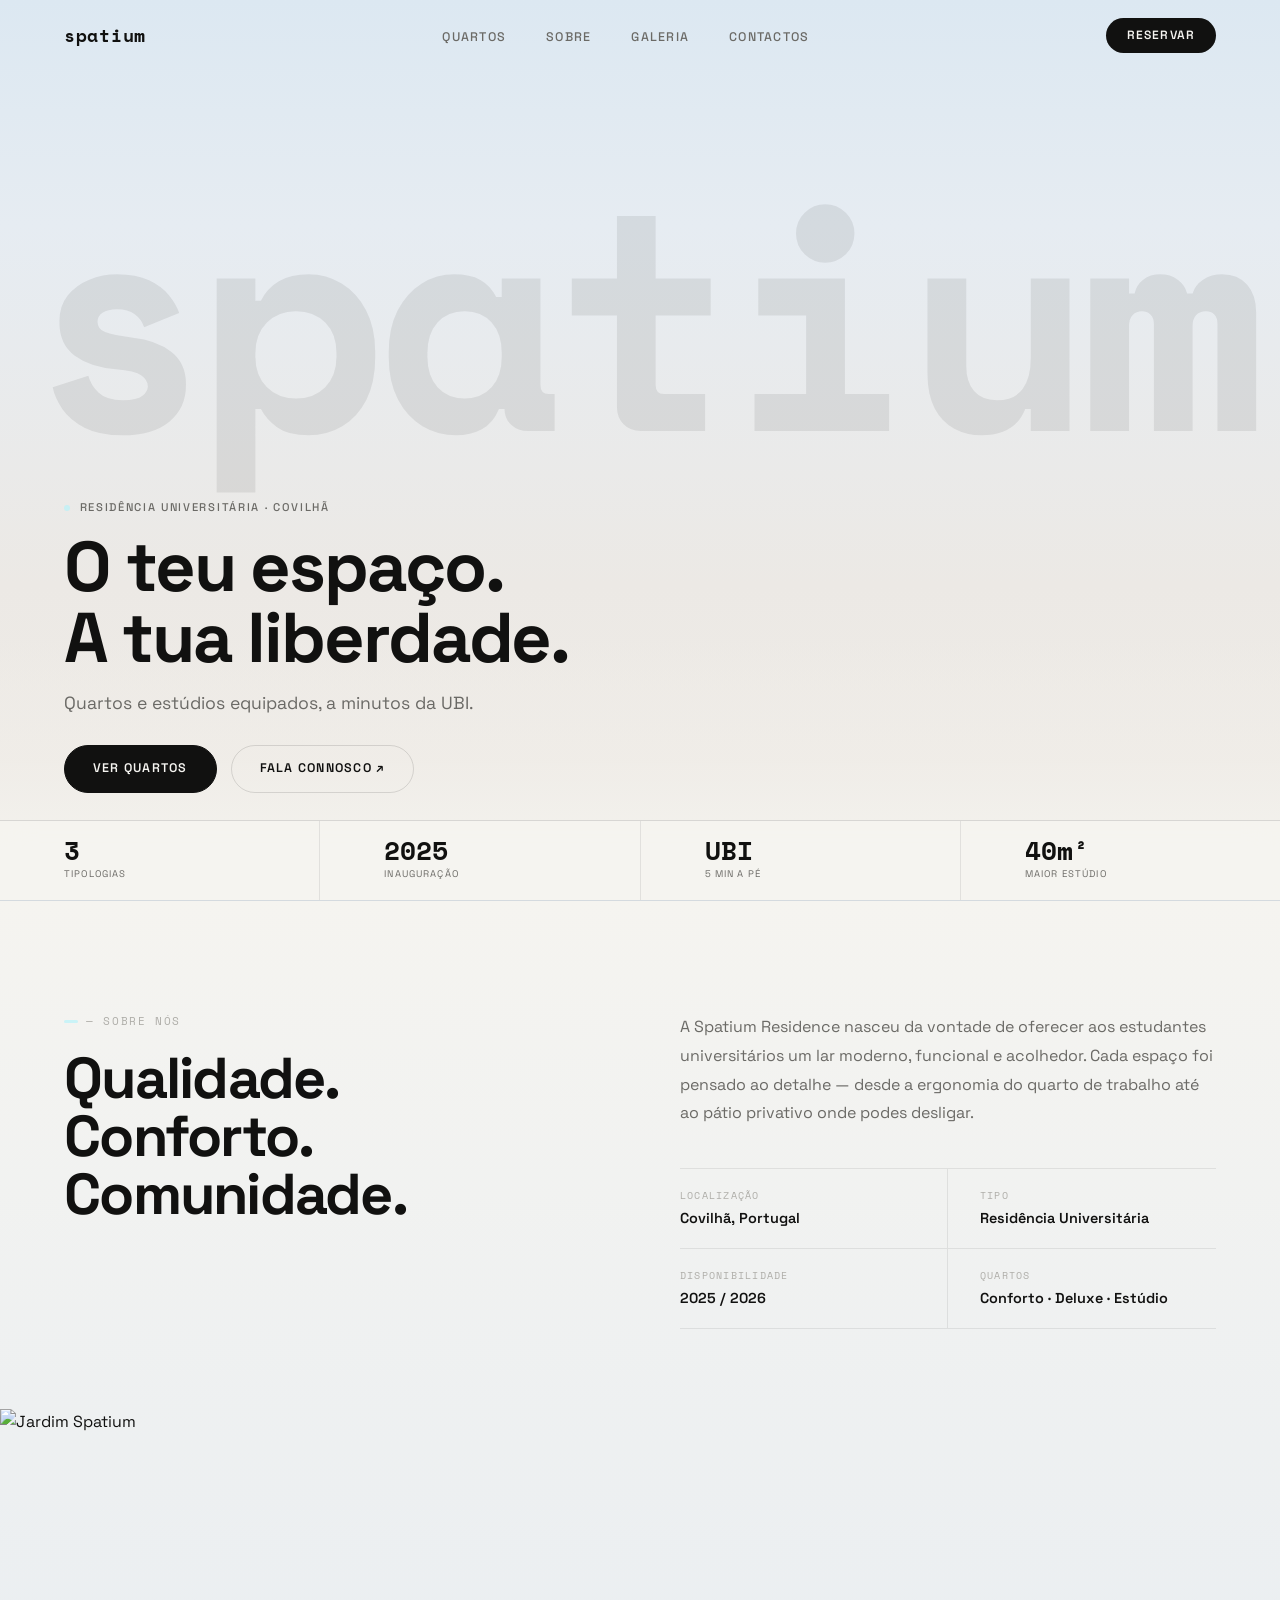
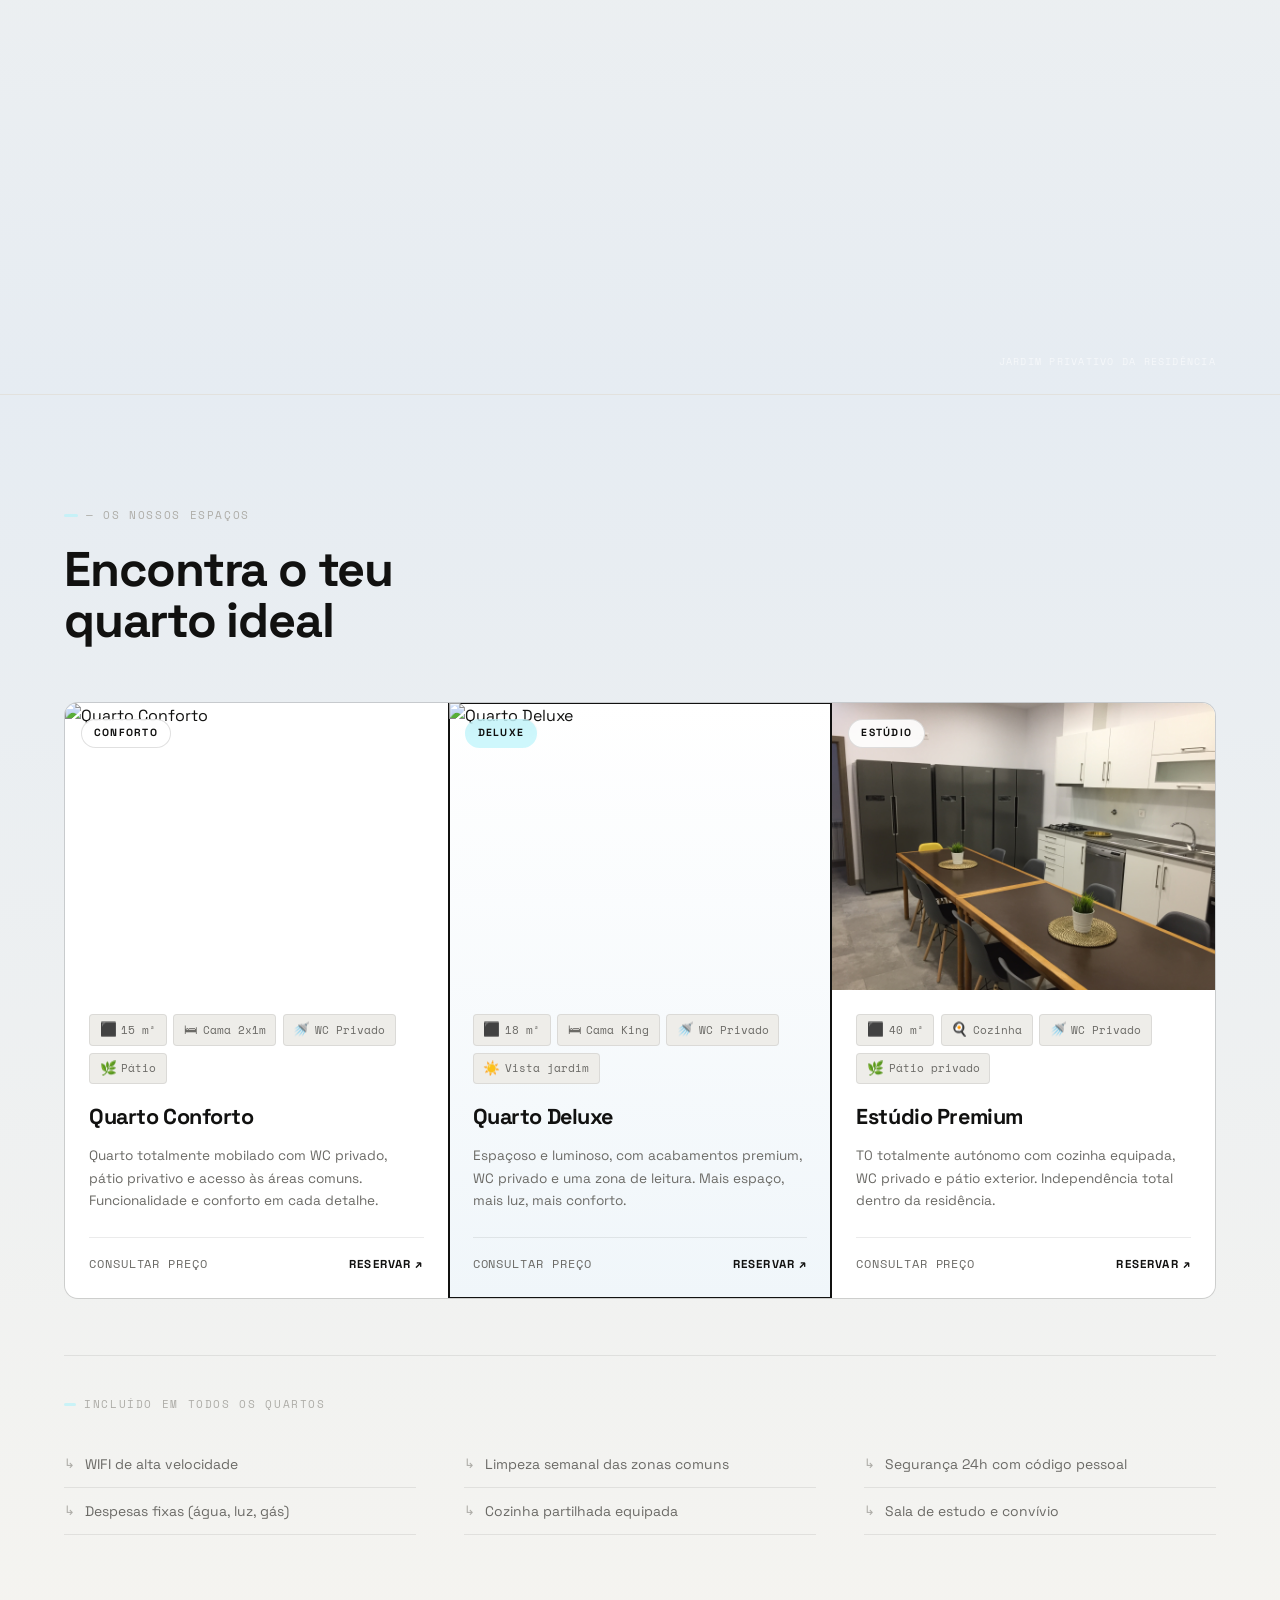
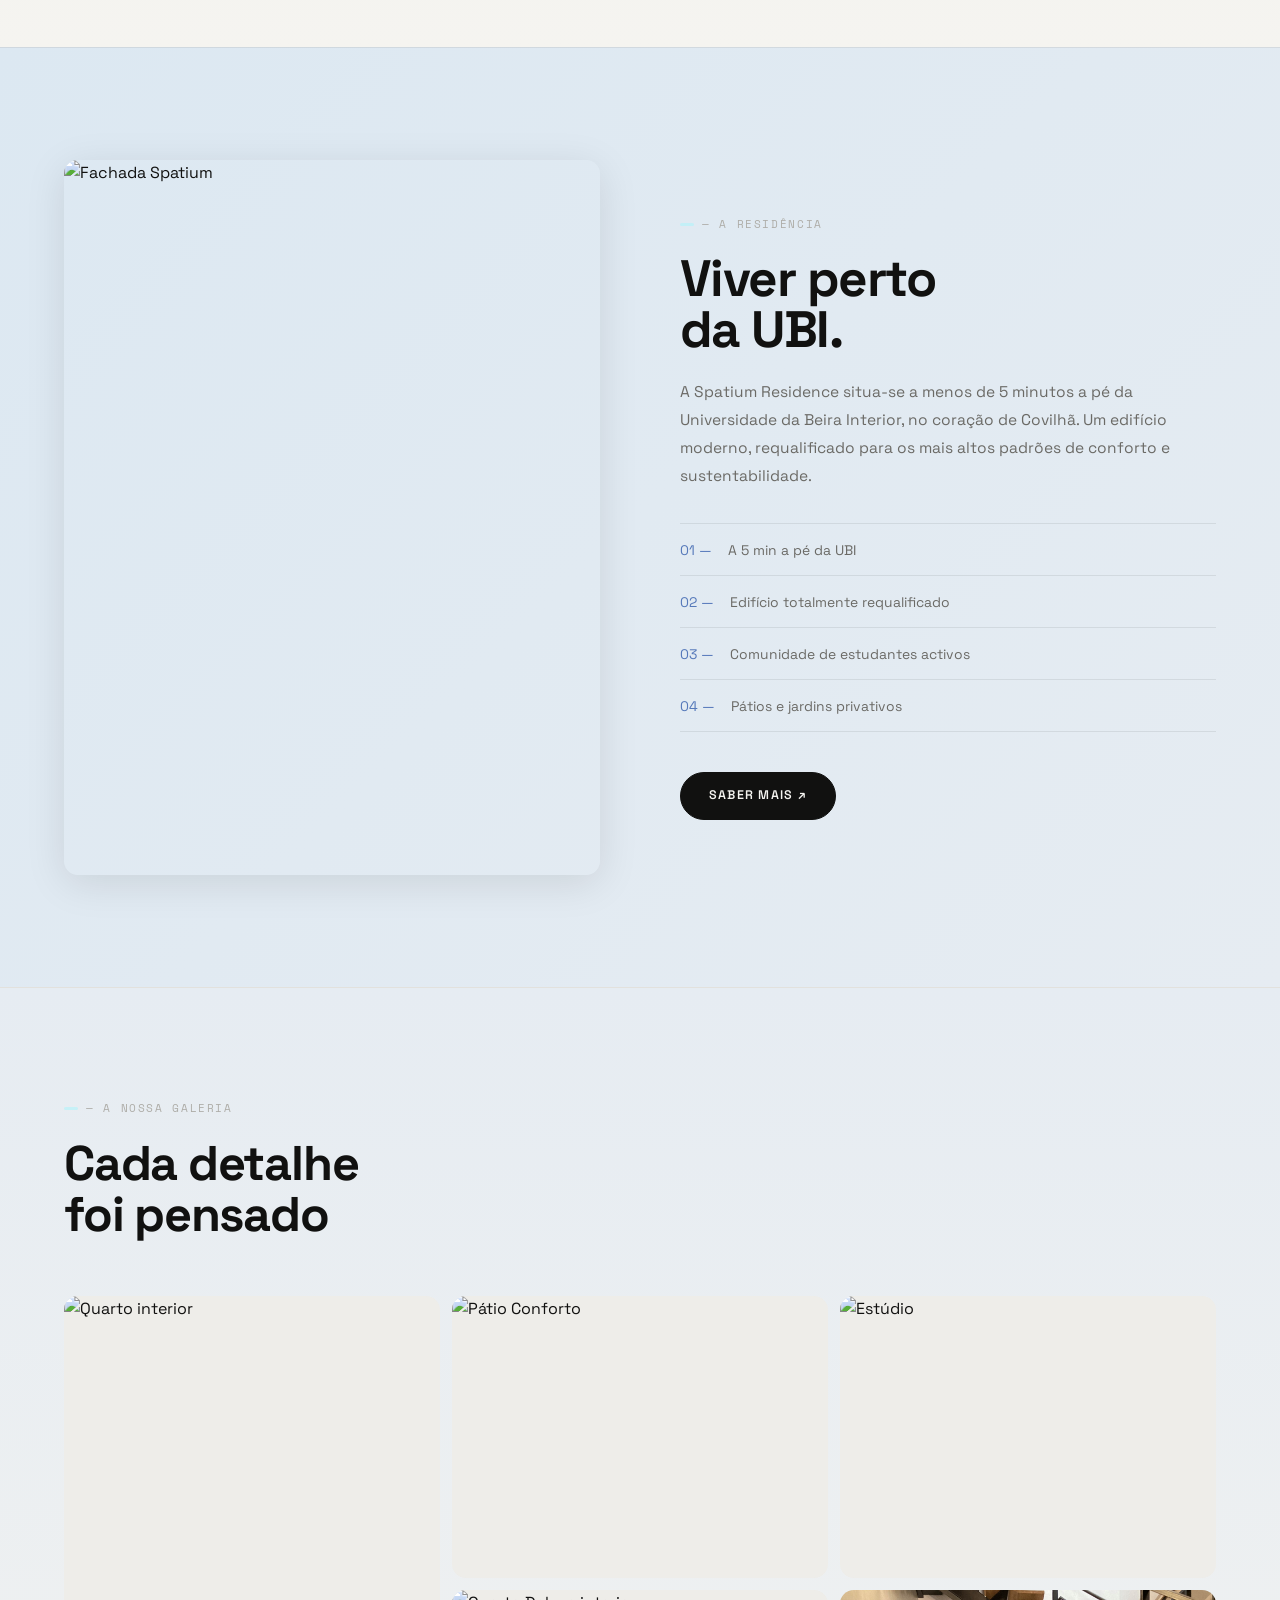
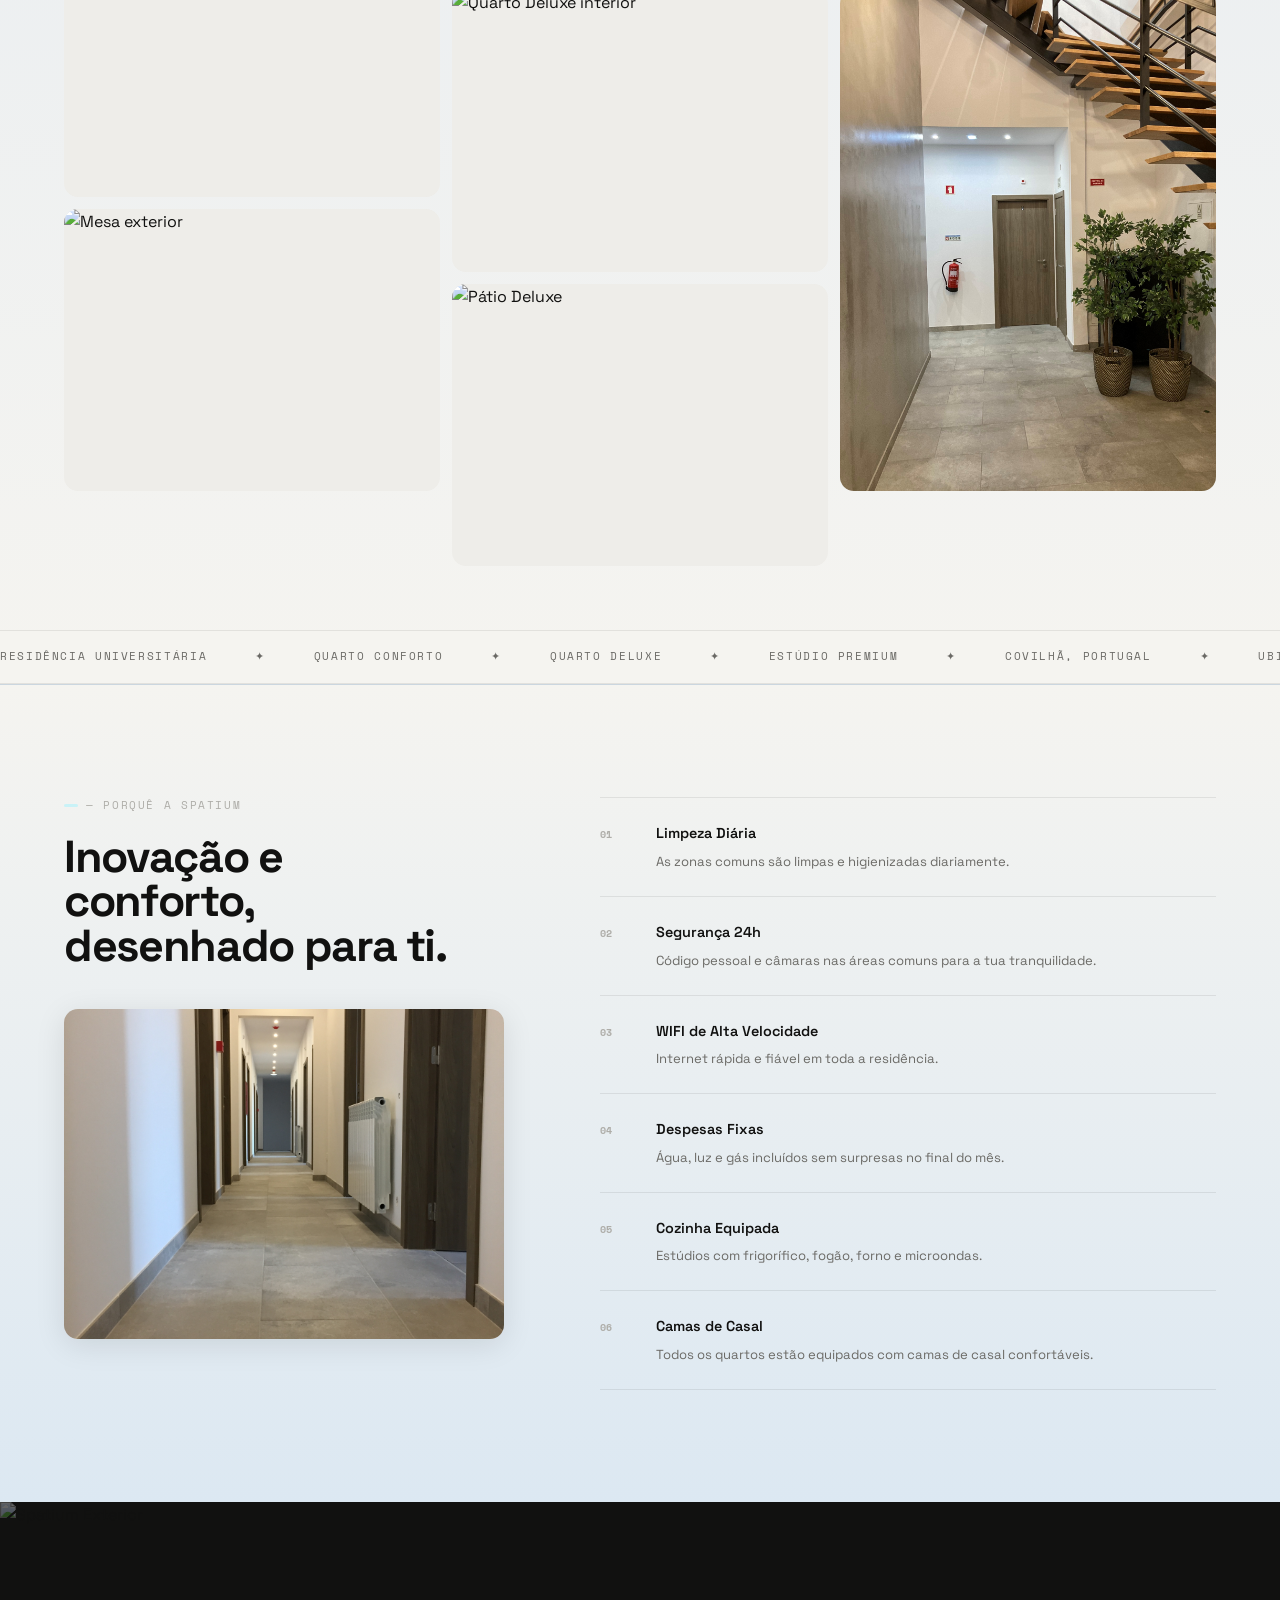
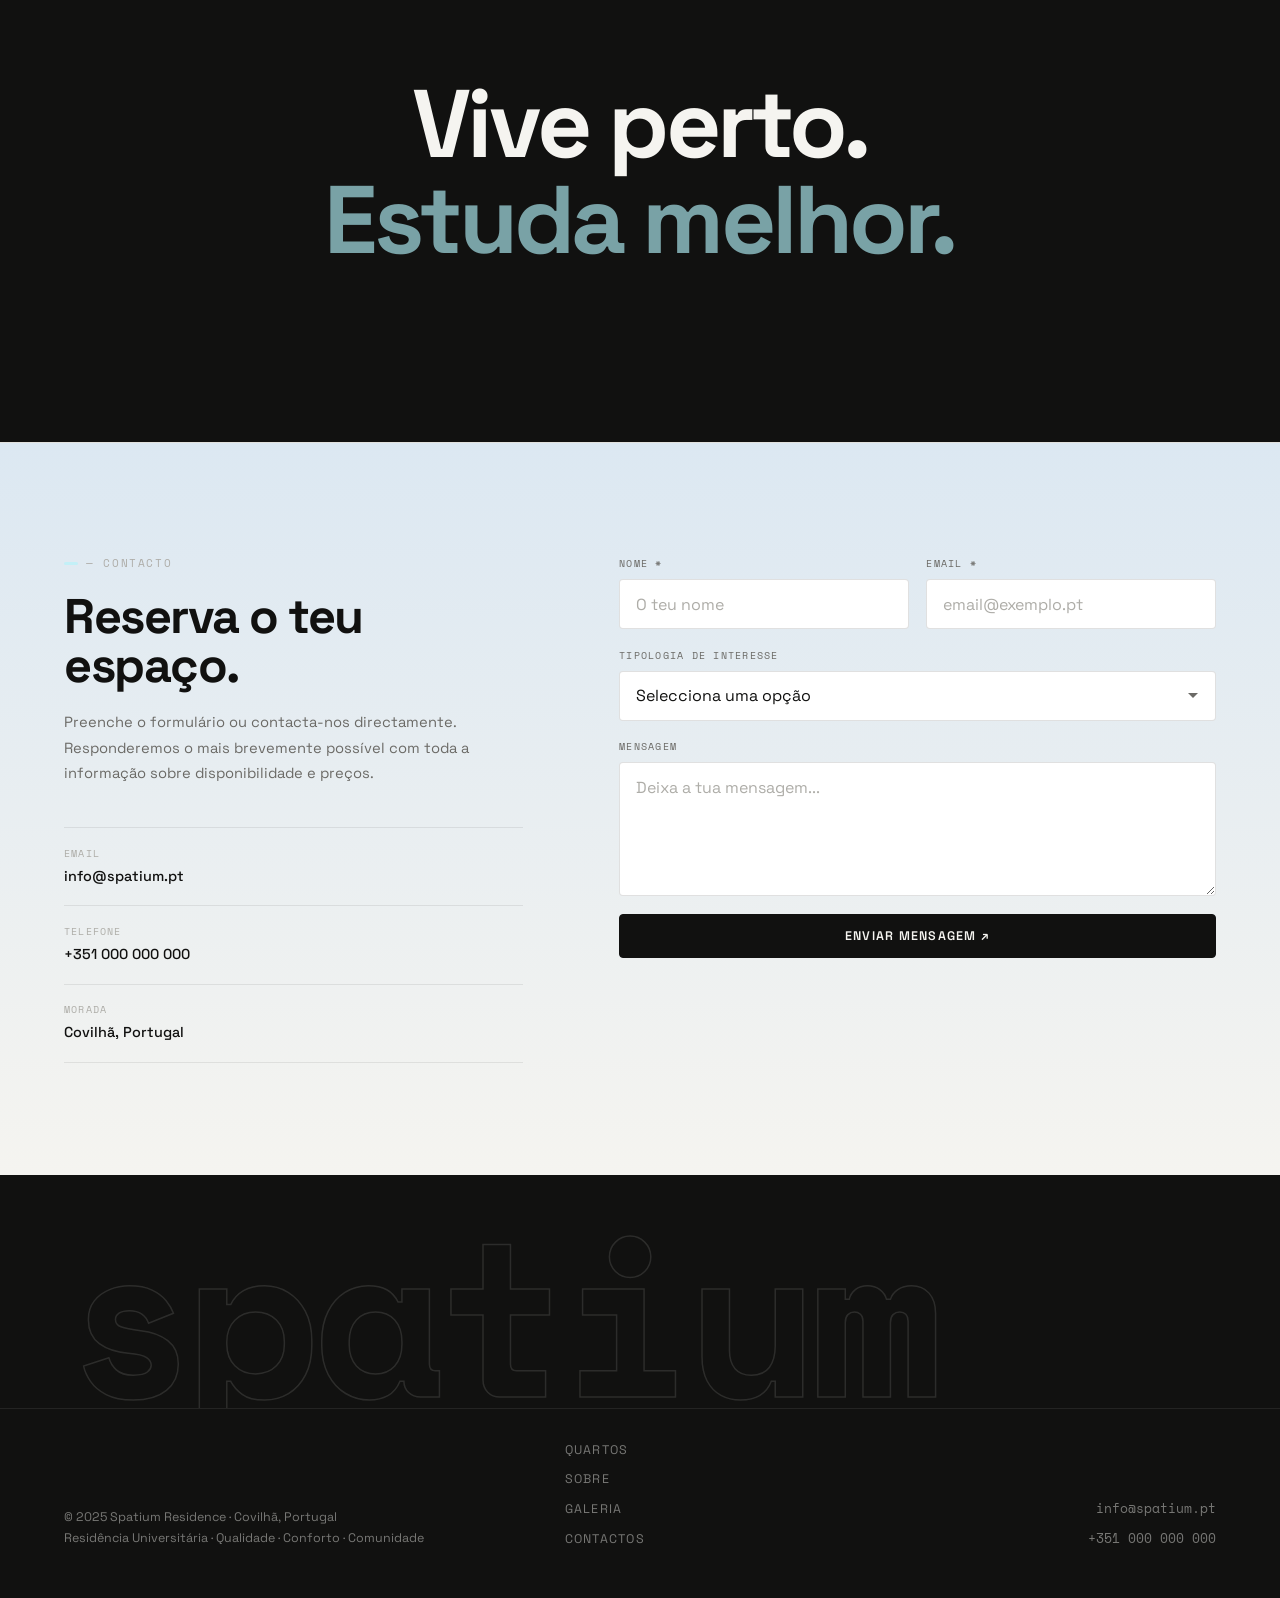
==== commit 451ad431: "Improve mobile hero layout and image Adjust hero styles for small screens: reposition brand, reduce " ====
--- a/index.html
+++ b/index.html
@@ -54,7 +54,10 @@
 
     <!-- Layer 2: Building cutout — right side, in front of text -->
     <div class="hero-building" id="hero-building-wrap">
-      <img src="photos/fachadaNoFondo.png" alt="Spatium Residence" id="hero-building-img" />
+      <picture>
+        <source media="(max-width: 768px)" srcset="photos/fachadaMobile.png" />
+        <img src="photos/fachadaNoFondo.png" alt="Spatium Residence" id="hero-building-img" />
+      </picture>
     </div>
 
     <!-- Layer 3: Bottom gradient fade -->
--- a/index.css
+++ b/index.css
@@ -207,7 +207,7 @@
   position: fixed;
   inset: 0;
   z-index: 190;
-  background: var(--bg);
+  background: linear-gradient(180deg, #dce8f2 0%, var(--bg) 100%);
   display: flex;
   align-items: center;
   justify-content: center;
@@ -305,22 +305,24 @@
   user-select: none;
 }
 
-/* ---- Building cutout — CENTRE of hero, top-aligned, not touching content ---- */
+/* ---- Building cutout — aligned to the right, sitting on the ground ---- */
 .hero-building {
   position: absolute;
-  /* Top edge below the nav, bottom stops well above the content zone */
-  top: calc(var(--nav-h) + 10px);
-  bottom: 130px;
-  /* leave space for text content */
+  /* top is smaller to make it look bigger */
+  top: 20px;
+  /* bottom sits right on top of the stats bar */
+  bottom: 70px;
   /* Shift right so content can sit clearly on the left */
   left: 20%;
-  right: -5%;
+  right: 0;
+  /* glued to the right edge of the page */
   z-index: 20;
   pointer-events: none;
   display: flex;
   align-items: flex-end;
   /* building sits on the "ground" */
-  justify-content: center;
+  justify-content: flex-end;
+  /* aligned to the right edge */
 }
 
 .hero-building img {
@@ -329,9 +331,14 @@
   width: auto;
   height: 100%;
   object-fit: contain;
-  object-position: bottom center;
+  object-position: bottom right;
+  /* aligned to the bottom right */
   display: block;
-  filter: drop-shadow(0 24px 64px rgba(0, 0, 0, 0.14));
+  filter: drop-shadow(-10px 24px 64px rgba(0, 0, 0, 0.12));
+
+  /*  esto para moverla verticalmente: */
+  transform: translateY(70px);
+  /* Valor negativo para subirla, positivo para bajarla */
 }
 
 /* ---- Left-side content zone (clear of building) ---- */
@@ -581,7 +588,7 @@
 #intro {
   padding: 7rem 5vw 0;
   border-top: 1px solid var(--border);
-  background: var(--bg);
+  background: linear-gradient(180deg, var(--bg) 0%, #e6ecf2 100%);
 }
 
 .intro-grid {
@@ -676,7 +683,7 @@
 #rooms {
   padding: 7rem 5vw;
   border-top: 1px solid var(--border);
-  background: var(--bg);
+  background: linear-gradient(180deg, #e6ecf2 0%, var(--bg) 100%);
 }
 
 .rooms-header {
@@ -702,7 +709,7 @@
 }
 
 .room-card:hover {
-  background: var(--bg-card-hover);
+  background: linear-gradient(180deg, var(--bg-card) 0%, #eef5fa 100%);
 }
 
 .room-card__img-wrap {
@@ -826,10 +833,15 @@
 
 /* Featured card */
 .room-card--featured {
+  background: linear-gradient(180deg, var(--bg-card) 0%, #f0f6fa 100%);
   outline: 2px solid var(--text);
   outline-offset: -1px;
   position: relative;
   z-index: 2;
+}
+
+.room-card--featured:hover {
+  background: linear-gradient(180deg, #f7fafd 0%, #dce8f2 100%);
 }
 
 /* ROOMS EXTRAS */
@@ -892,7 +904,7 @@
 #editorial-split {
   padding: 7rem 5vw;
   border-top: 1px solid var(--border);
-  background: var(--bg-alt);
+  background: linear-gradient(135deg, #dce8f2 0%, #e6ecf2 100%);
 }
 
 .split-grid {
@@ -962,7 +974,7 @@
 #gallery {
   padding: 7rem 5vw 0;
   border-top: 1px solid var(--border);
-  background: var(--bg);
+  background: linear-gradient(180deg, #e6ecf2 0%, var(--bg) 100%);
 }
 
 .gallery-header {
@@ -1045,7 +1057,7 @@
 #about {
   padding: 7rem 5vw;
   border-top: 1px solid var(--border);
-  background: var(--bg);
+  background: linear-gradient(180deg, var(--bg) 0%, #dce8f2 100%);
 }
 
 .about-grid {
@@ -1163,7 +1175,7 @@
 #contact {
   padding: 7rem 5vw;
   border-top: 1px solid var(--border);
-  background: var(--bg);
+  background: linear-gradient(180deg, #dce8f2 0%, var(--bg) 100%);
 }
 
 .contact-grid {
@@ -1282,8 +1294,8 @@
 .form-group input:focus,
 .form-group select:focus,
 .form-group textarea:focus {
-  border-color: var(--text);
-  box-shadow: 0 0 0 3px rgba(0, 0, 0, 0.06);
+  border-color: var(--accent-dark);
+  box-shadow: 0 0 0 4px rgba(220, 232, 242, 0.5);
 }
 
 .form-group textarea {
@@ -1457,8 +1469,11 @@
 
   /* Hero building size on tablet */
   .hero-building {
+    left: auto;
+    right: 0;
     width: clamp(400px, 90vw, 800px);
     bottom: 70px;
+    top: 40px;
   }
 }
 
@@ -1485,24 +1500,51 @@
     min-height: 100svh;
   }
 
+  .hero-brand {
+    top: 12vh;
+    bottom: auto;
+  }
+
   .hero-brand-text {
-    font-size: 36vw;
-  }
-
-  /* Building full-width, upper half of screen */
+    font-size: 22vw;
+    /* Smaller so 'spatium' is fully visible on screen */
+  }
+
+  /* Building perfectly proportioned in the upper middle */
   .hero-building {
-    left: -5%;
-    right: -5%;
-    top: calc(var(--nav-h) + 5px);
-    bottom: 48%;
-    /* leave bottom half for content */
+    left: -2vw;
+    right: -2vw;
+    top: calc(var(--nav-h) + 15px);
+    bottom: auto;
+    /* Remove bottom stretching */
+    height: 40vh;
+    /* Constrain height to keep it proportional and not 'too tall' */
+    justify-content: center;
+  }
+
+  .hero-building img {
+    object-position: bottom center;
+    transform: none;
+    /* override desktop translateY(70px) shift on mobile */
+    filter: drop-shadow(0 15px 35px rgba(0, 0, 0, 0.12));
+    /* Softer centered shadow */
+    /* Fade the image on its top, bottom, left, and right edges */
+    -webkit-mask-image:
+      linear-gradient(to right, transparent 0%, black 15%, black 85%, transparent 100%),
+      linear-gradient(to bottom, transparent 0%, black 15%, black 85%, transparent 100%);
+    -webkit-mask-composite: source-in;
+    mask-image:
+      linear-gradient(to right, transparent 0%, black 15%, black 85%, transparent 100%),
+      linear-gradient(to bottom, transparent 0%, black 15%, black 85%, transparent 100%);
+    mask-composite: intersect;
   }
 
   /* Content zone full-width, lower half */
   .hero-content-zone {
     width: 100%;
-    bottom: 75px;
-    padding: 0 5vw 1.5rem;
+    bottom: 120px;
+    /* raise above the 2-row stats bar */
+    padding: 0 5vw 1rem;
   }
 
   .hero-top-info {
@@ -1510,20 +1552,29 @@
   }
 
   .hero-headline {
-    font-size: clamp(2rem, 9vw, 3.2rem);
+    font-size: clamp(1.8rem, 8vw, 2.5rem);
+    /* slightly smaller for mobile screens */
+    margin-bottom: 0.5rem;
   }
 
   .hero-sub {
-    font-size: 0.92rem;
-    margin-bottom: 1.25rem;
+    font-size: 0.9rem;
+    margin-bottom: 1rem;
   }
 
   .hero-actions {
-    flex-direction: column;
+    flex-direction: row;
+    /* display buttons side-by-side to save vertical space */
+    gap: 0.5rem;
   }
 
   .hero-actions .btn {
-    width: 100%;
+    flex: 1;
+    /* share width equally */
+    padding: 0.7rem 1rem;
+    /* smaller padding to prevent wrapping issues */
+    font-size: 0.72rem;
+    white-space: nowrap;
     border-radius: var(--radius);
   }
 
@@ -1692,6 +1743,8 @@
 
   .marquee-strip {
     margin: 0 -5vw;
+    margin-top: 8vh;
+    padding: 1vh 0;
   }
 
   /* ABOUT */
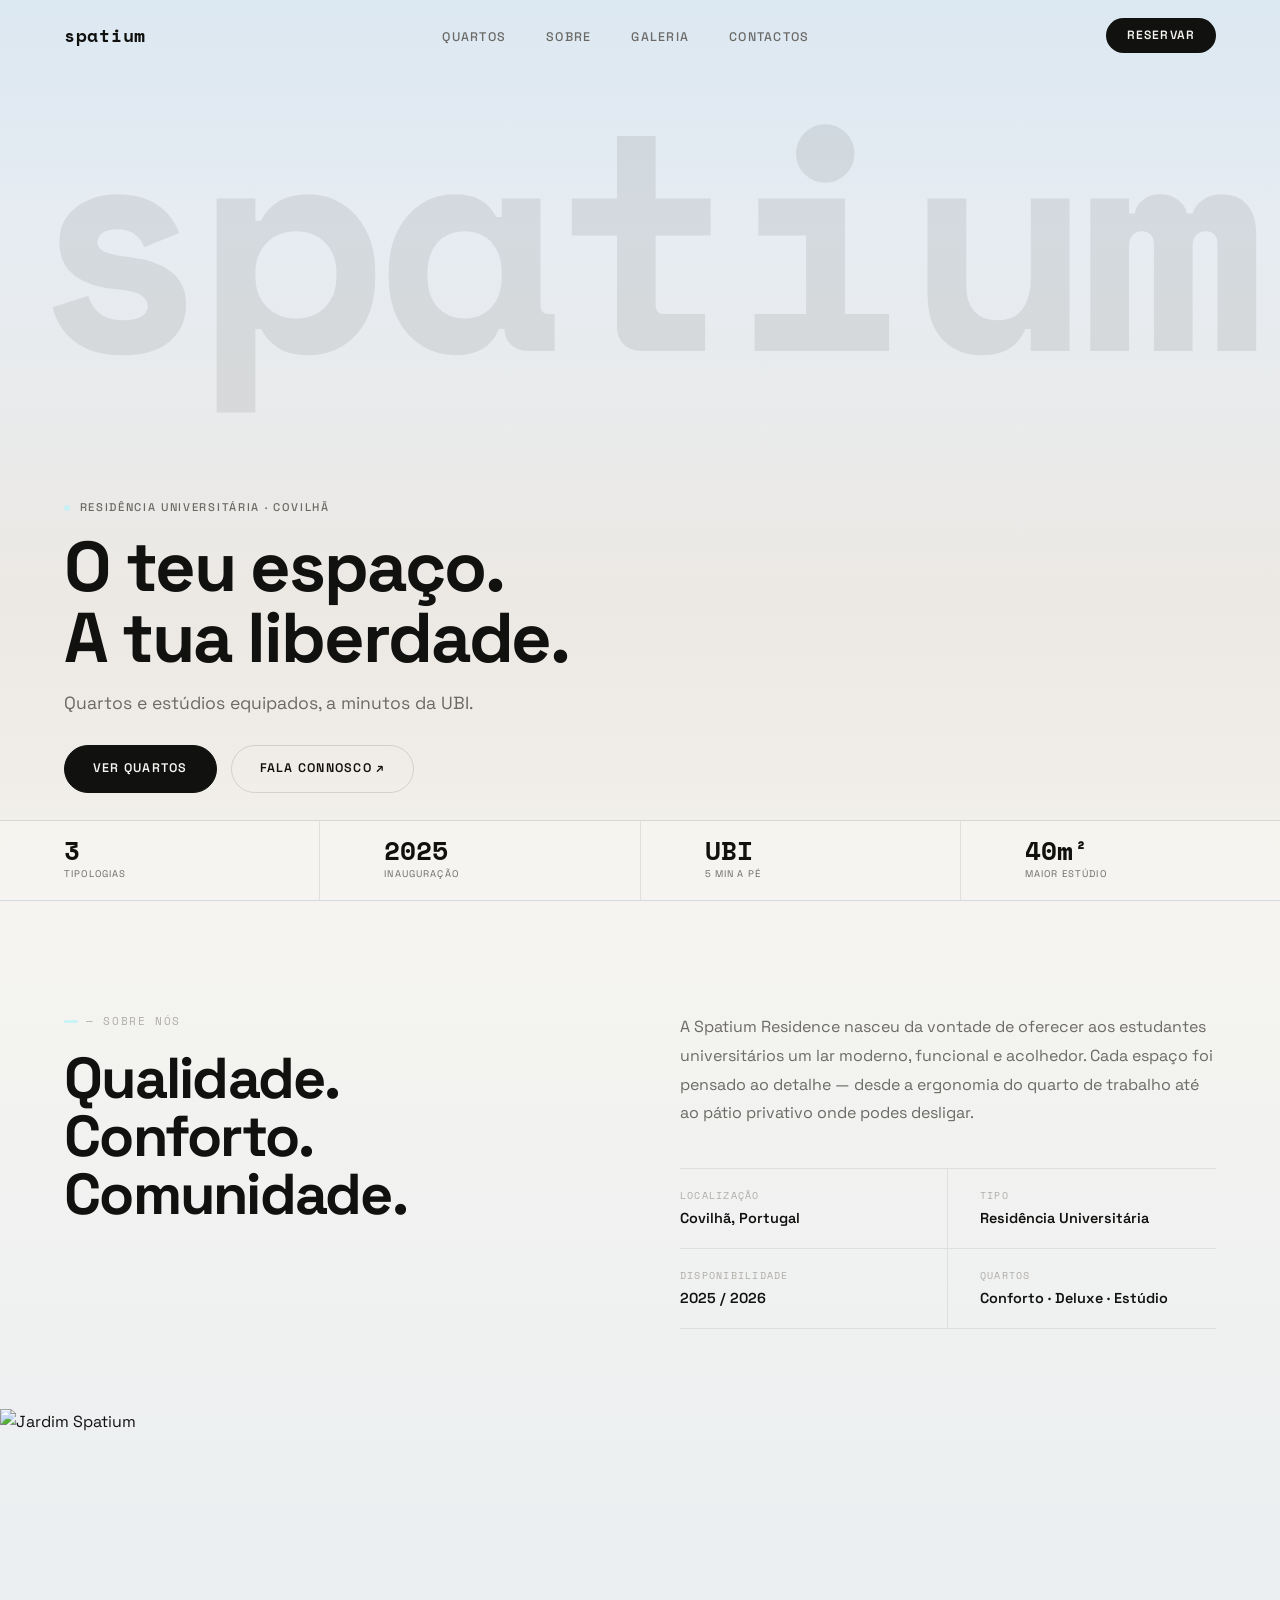
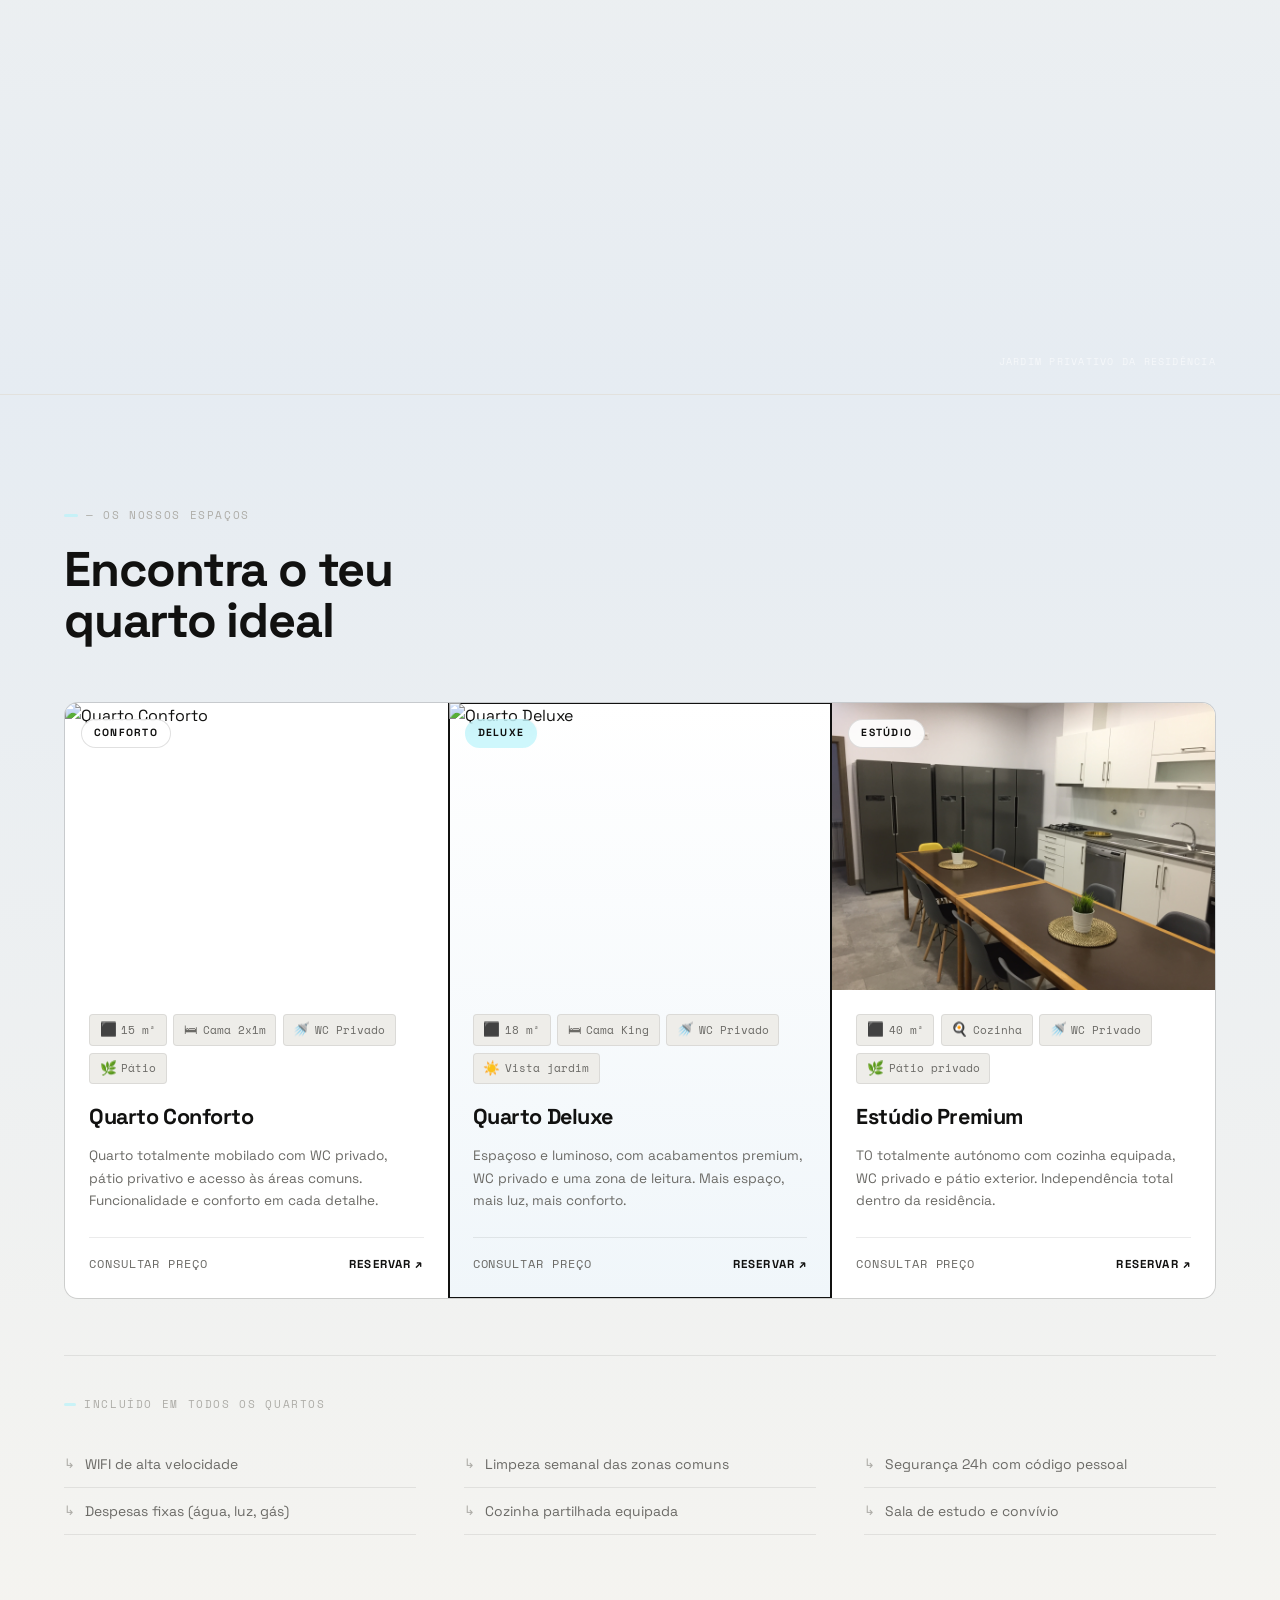
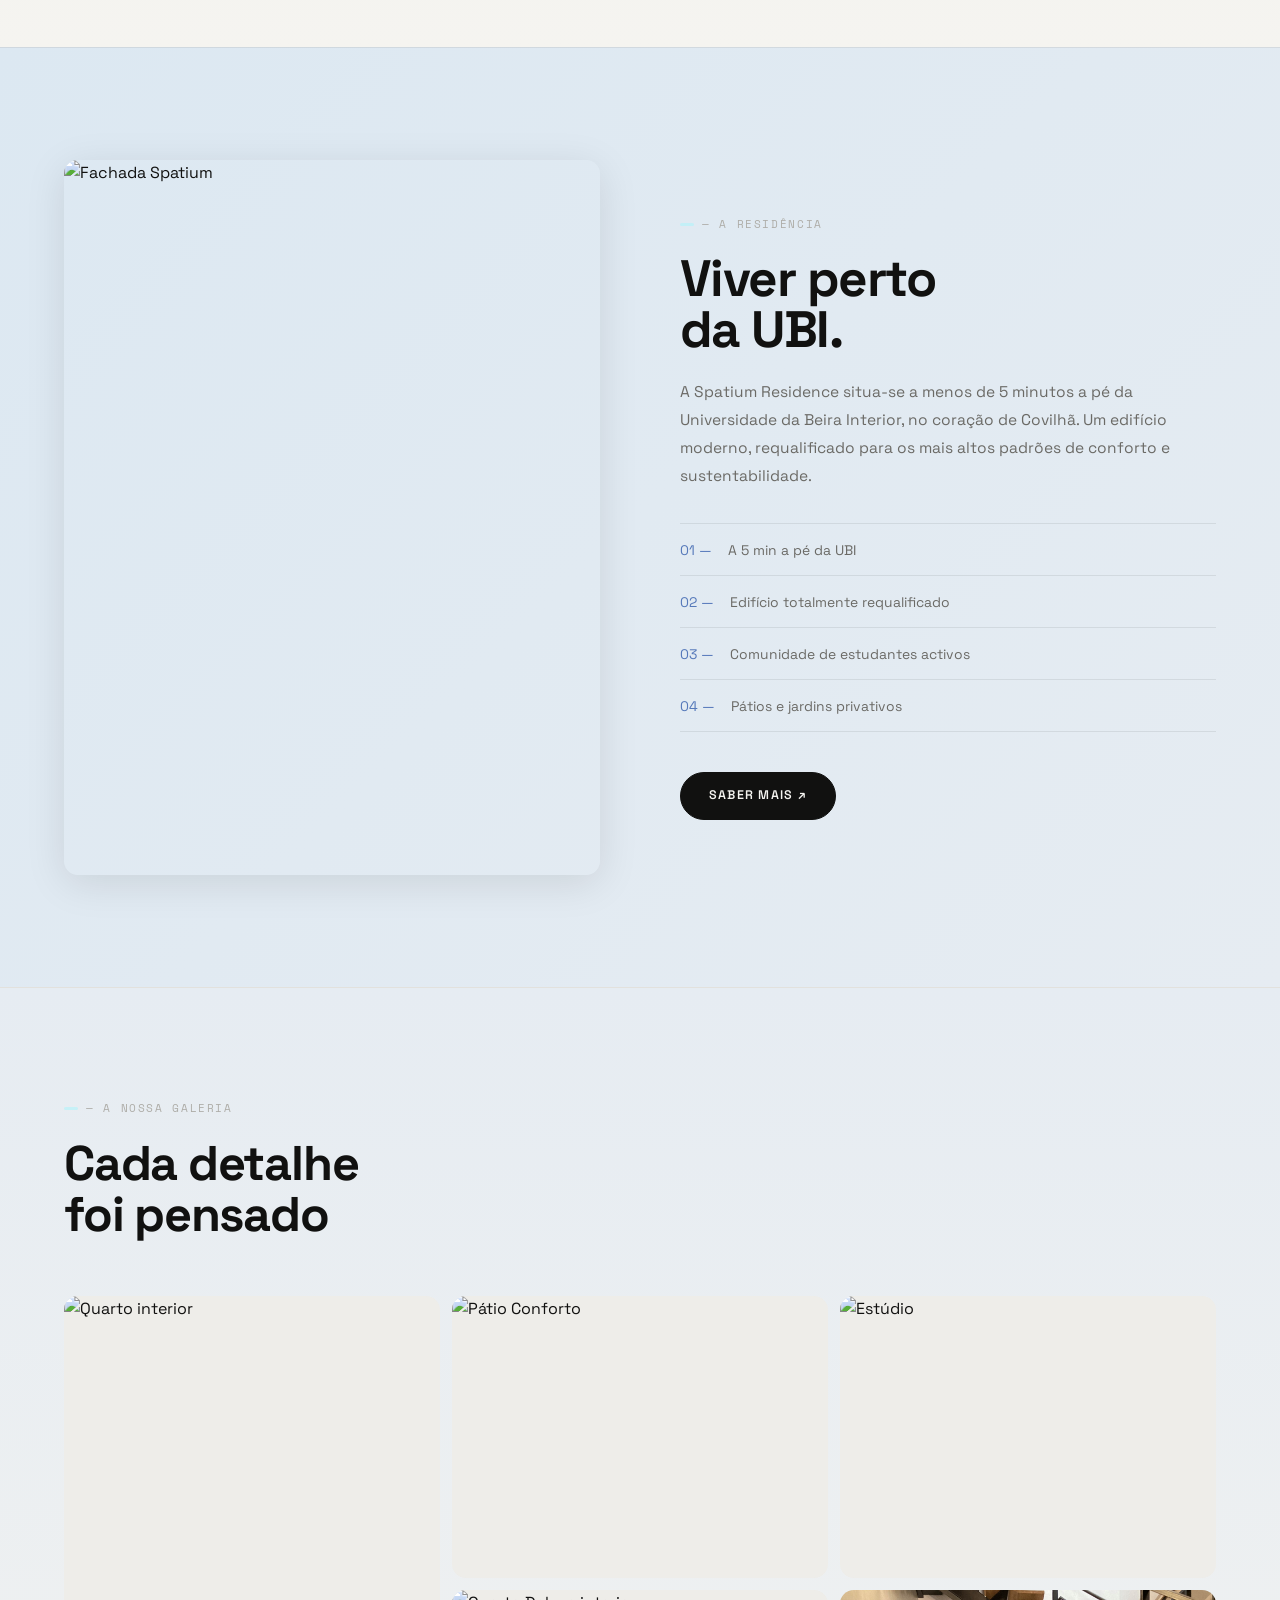
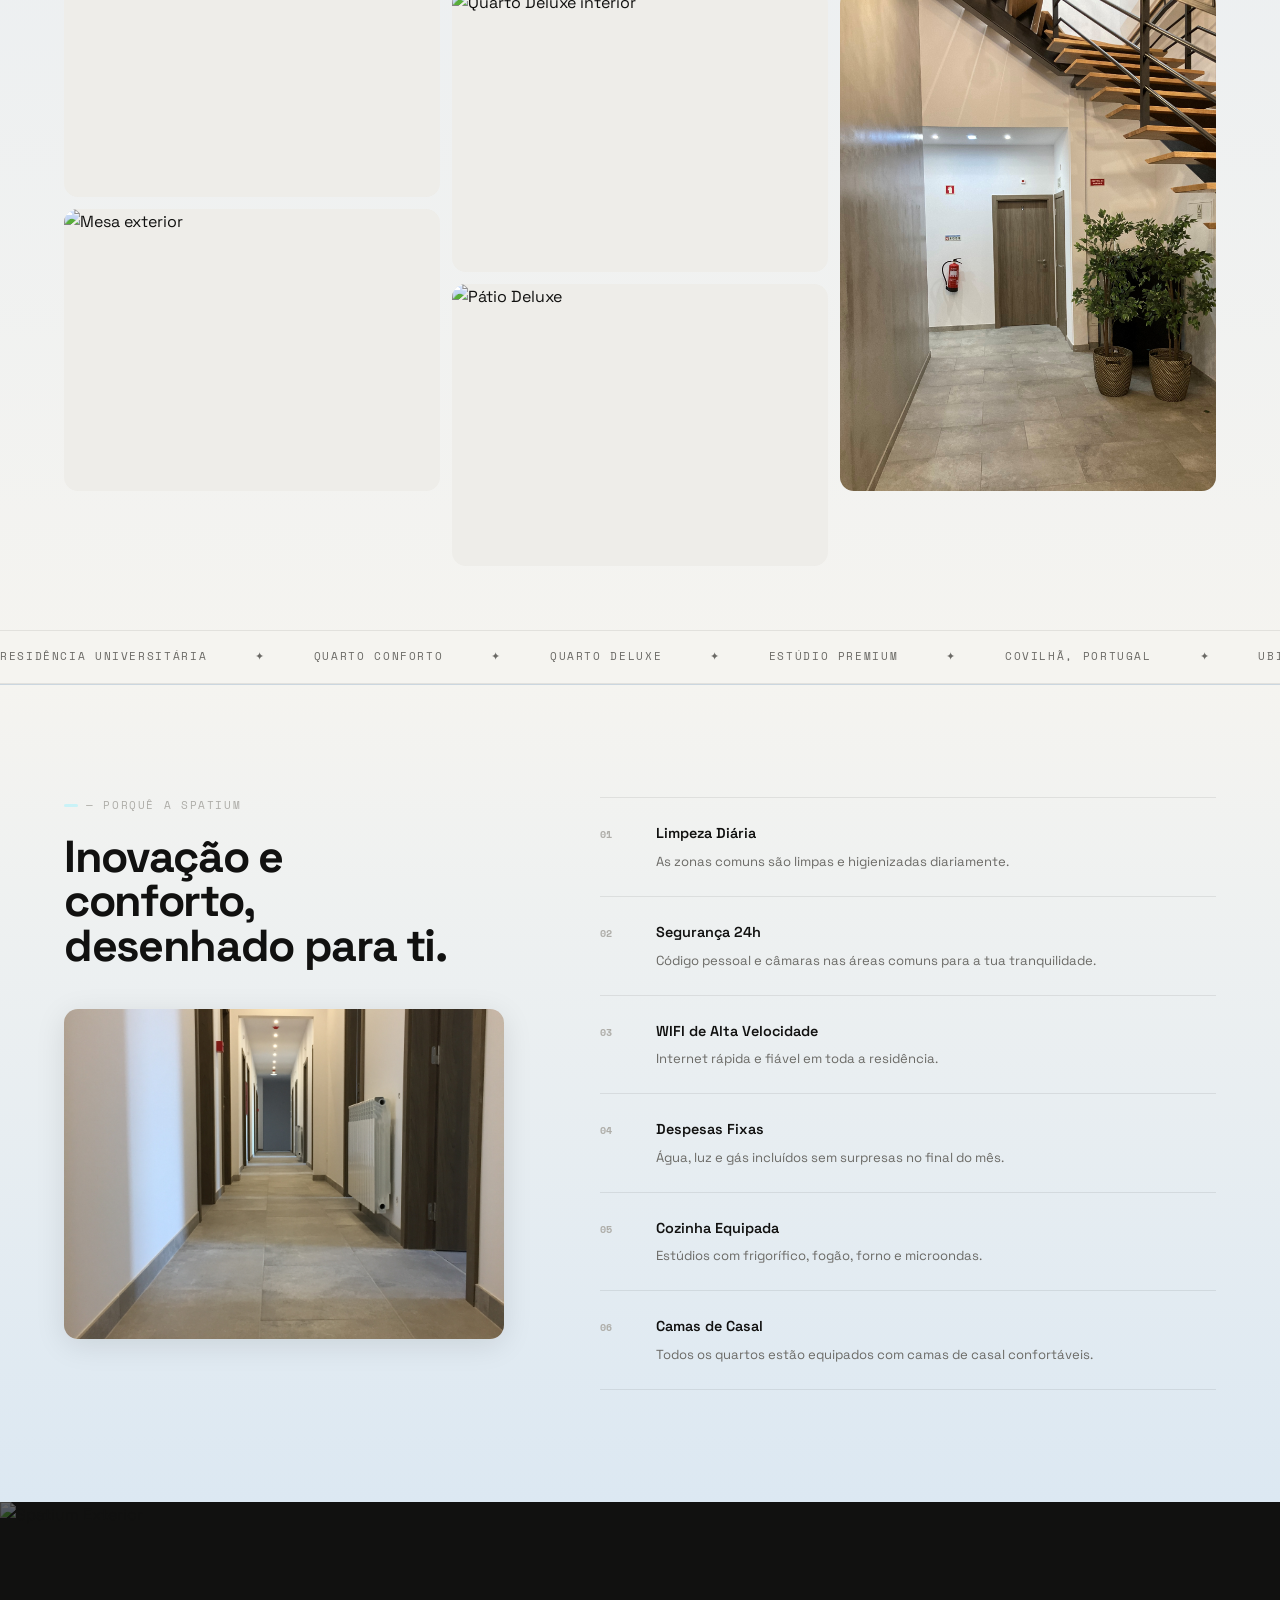
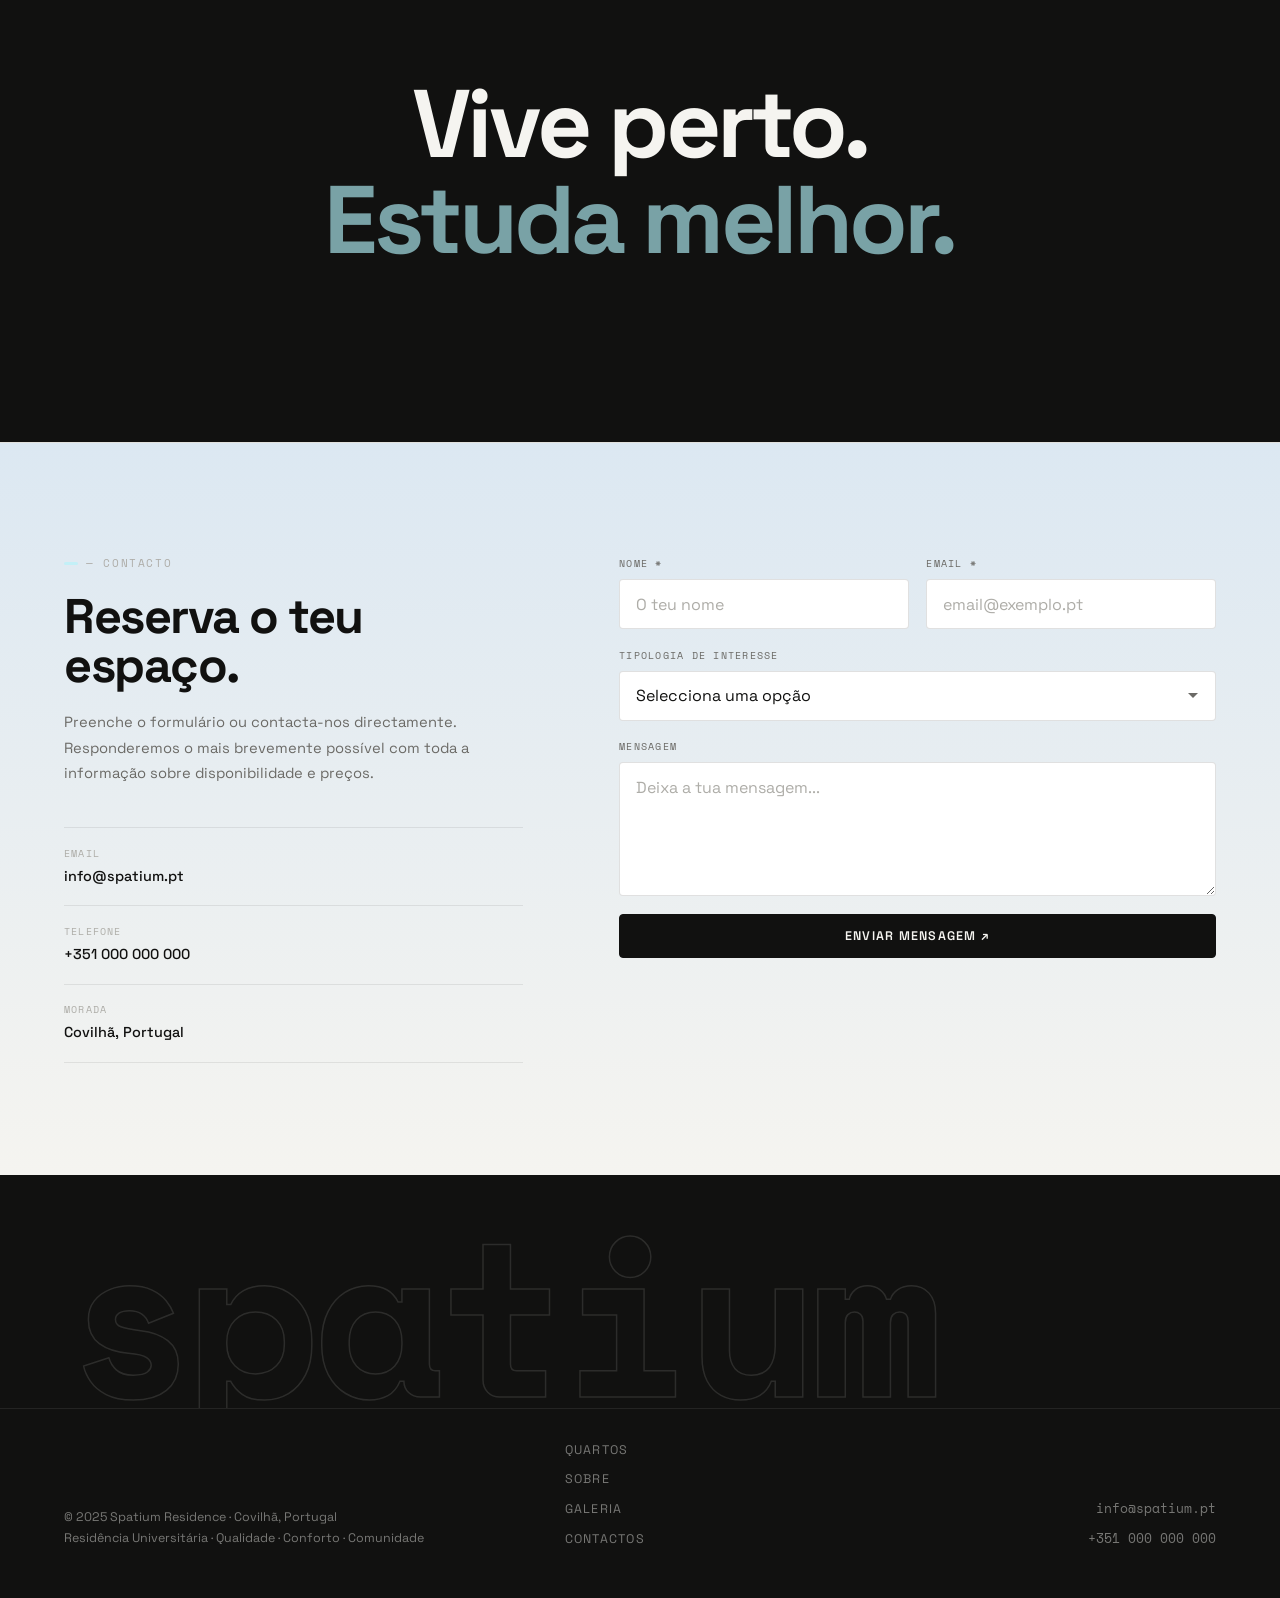
==== commit 3d556587: "Add GSAP typing and tweak hero/building styles Add GSAP and TextPlugin scripts and implement a GSAP-" ====
--- a/index.html
+++ b/index.html
@@ -505,6 +505,8 @@
     </div>
   </footer>
 
+  <script src="https://cdnjs.cloudflare.com/ajax/libs/gsap/3.12.5/gsap.min.js"></script>
+  <script src="https://cdnjs.cloudflare.com/ajax/libs/gsap/3.12.5/TextPlugin.min.js"></script>
   <script src="index.js"></script>
 </body>
 
--- a/index.css
+++ b/index.css
@@ -303,42 +303,45 @@
   line-height: 1;
   white-space: nowrap;
   user-select: none;
+
+  /* Esto para mover el texto gigante arriba o abajo: */
+  transform: translateY(-80px);
+  /* Valor negativo (ej. -50px) para subirlo, positivo (ej. 50px) para bajarlo */
 }
 
 /* ---- Building cutout — aligned to the right, sitting on the ground ---- */
 .hero-building {
   position: absolute;
-  /* top is smaller to make it look bigger */
+  /* AJUSTAR ALTURA: Aumenta este valor (ej. 150px o 250px) para que el edificio sea más bajito */
   top: 20px;
-  /* bottom sits right on top of the stats bar */
   bottom: 70px;
-  /* Shift right so content can sit clearly on the left */
-  left: 20%;
   right: 0;
-  /* glued to the right edge of the page */
+  
+  /* AJUSTAR ANCHO: Reduce este valor (ej. 60vw o 50vw) para que el edificio sea más estrecho */
+  width: 80vw;
+  
   z-index: 20;
   pointer-events: none;
   display: flex;
   align-items: flex-end;
-  /* building sits on the "ground" */
   justify-content: flex-end;
-  /* aligned to the right edge */
 }
 
 .hero-building img {
-  max-width: 100%;
-  max-height: 100%;
-  width: auto;
+  width: 100%;
   height: 100%;
   object-fit: contain;
   object-position: bottom right;
-  /* aligned to the bottom right */
   display: block;
   filter: drop-shadow(-10px 24px 64px rgba(0, 0, 0, 0.12));
-
-  /*  esto para moverla verticalmente: */
   transform: translateY(70px);
-  /* Valor negativo para subirla, positivo para bajarla */
+}
+
+@media (min-width: 1400px) {
+  .hero-building {
+    /* AJUSTAR ANCHO EN PANTALLAS GRANDES: Reduce esto (ej. 45vw) para que en monitores grandes no tape el texto */
+    width: 55vw; 
+  }
 }
 
 /* ---- Left-side content zone (clear of building) ---- */
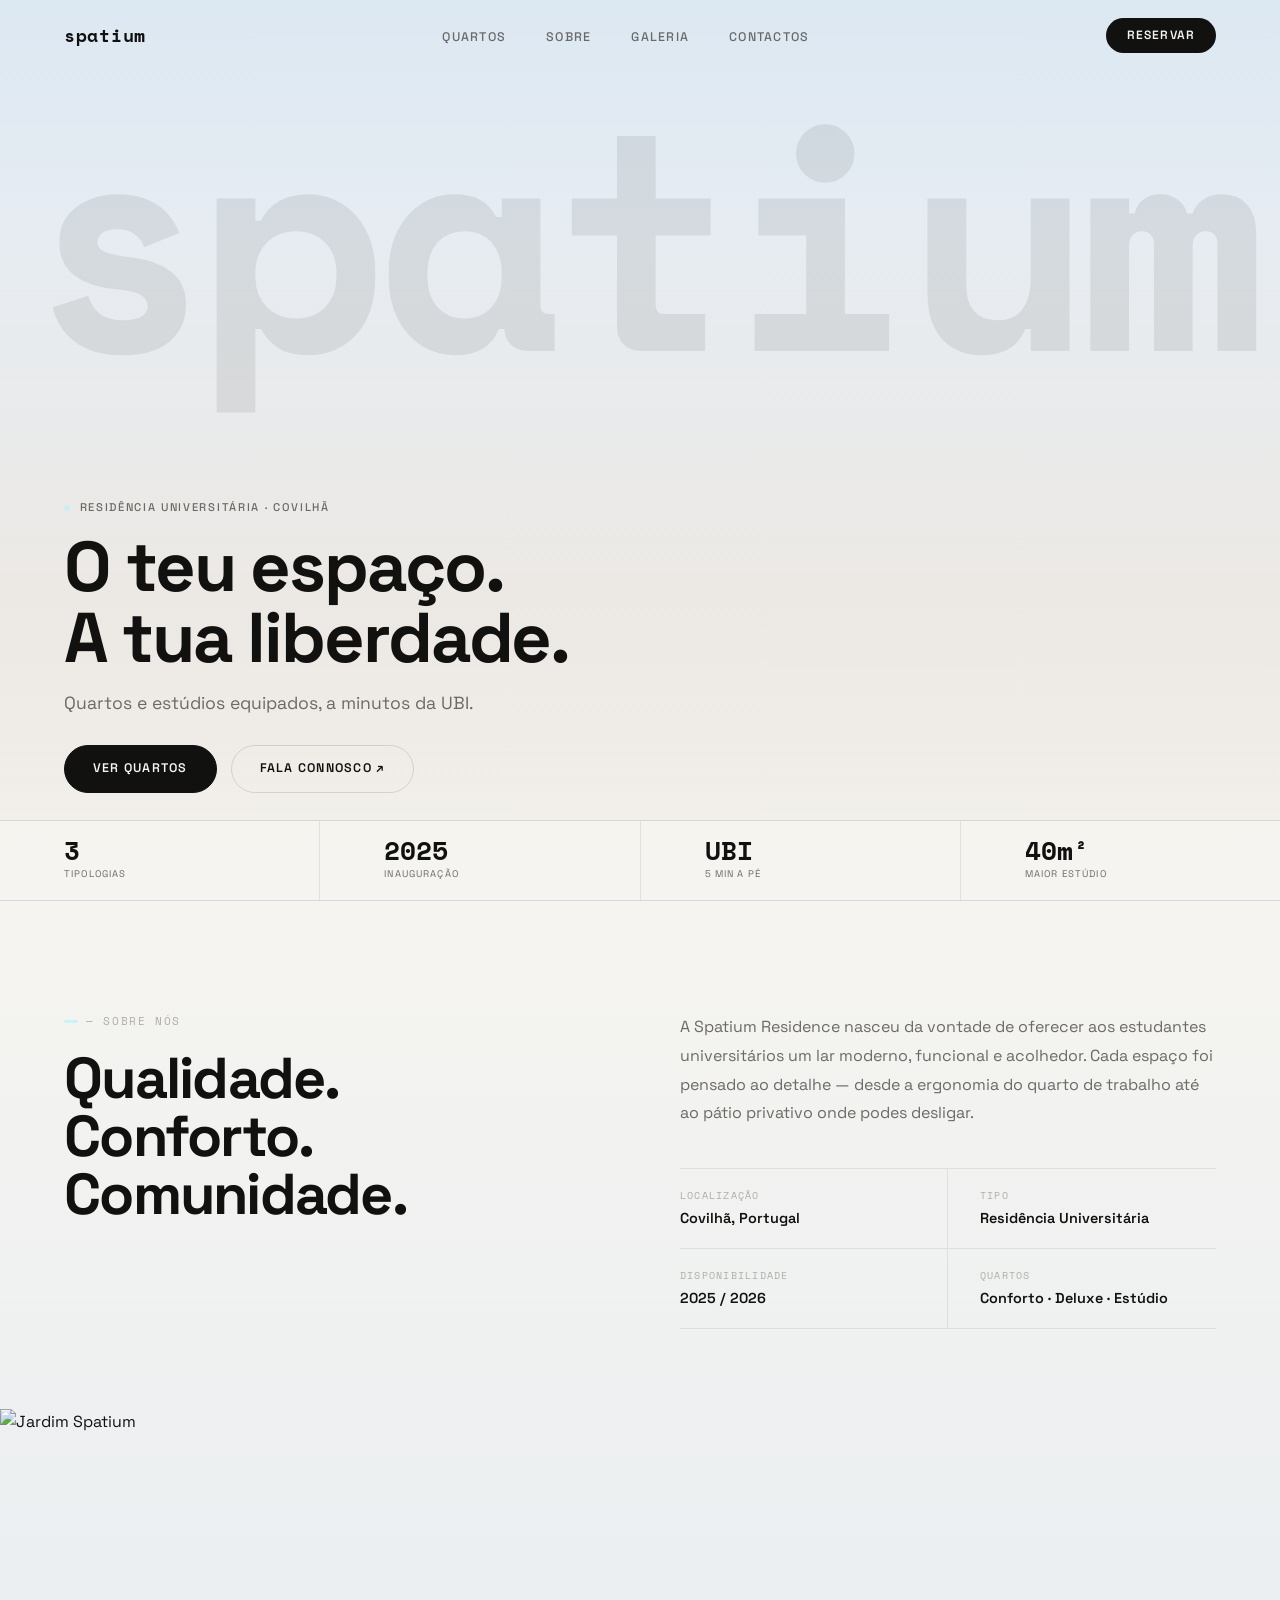
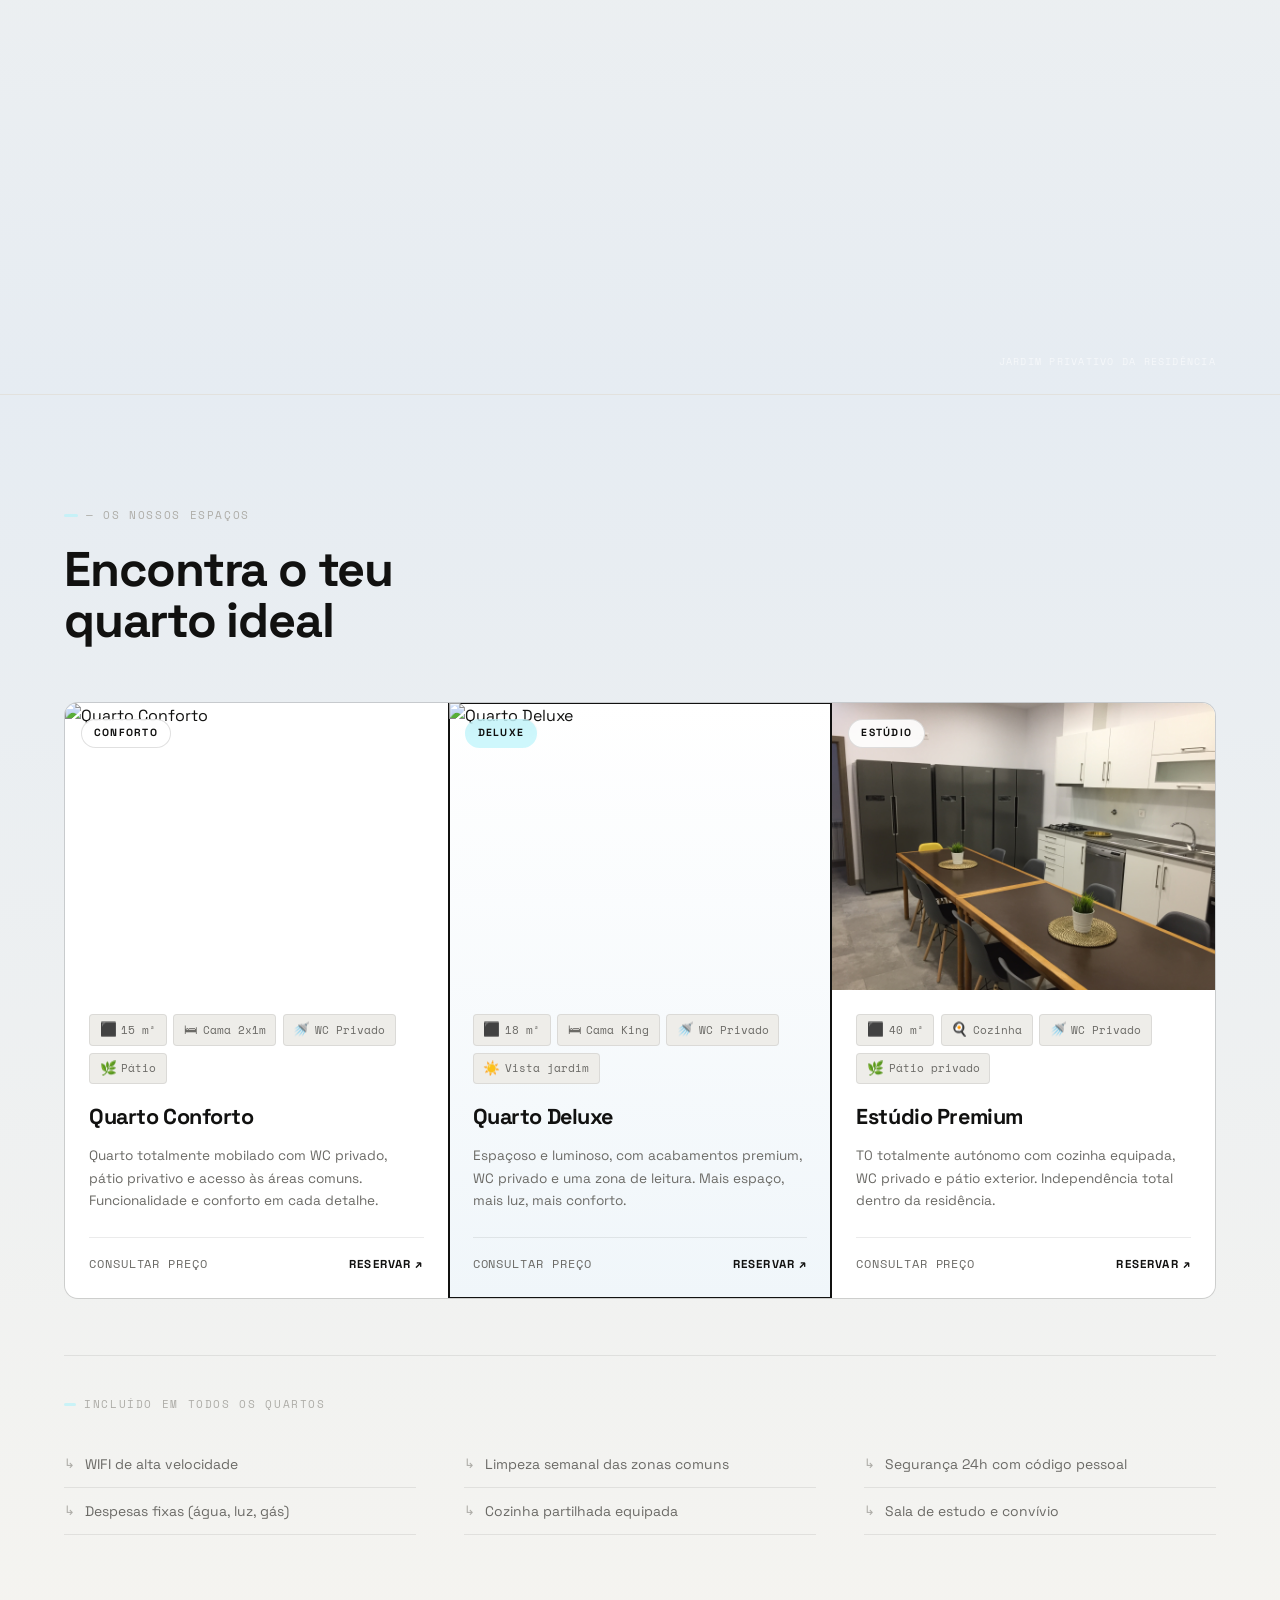
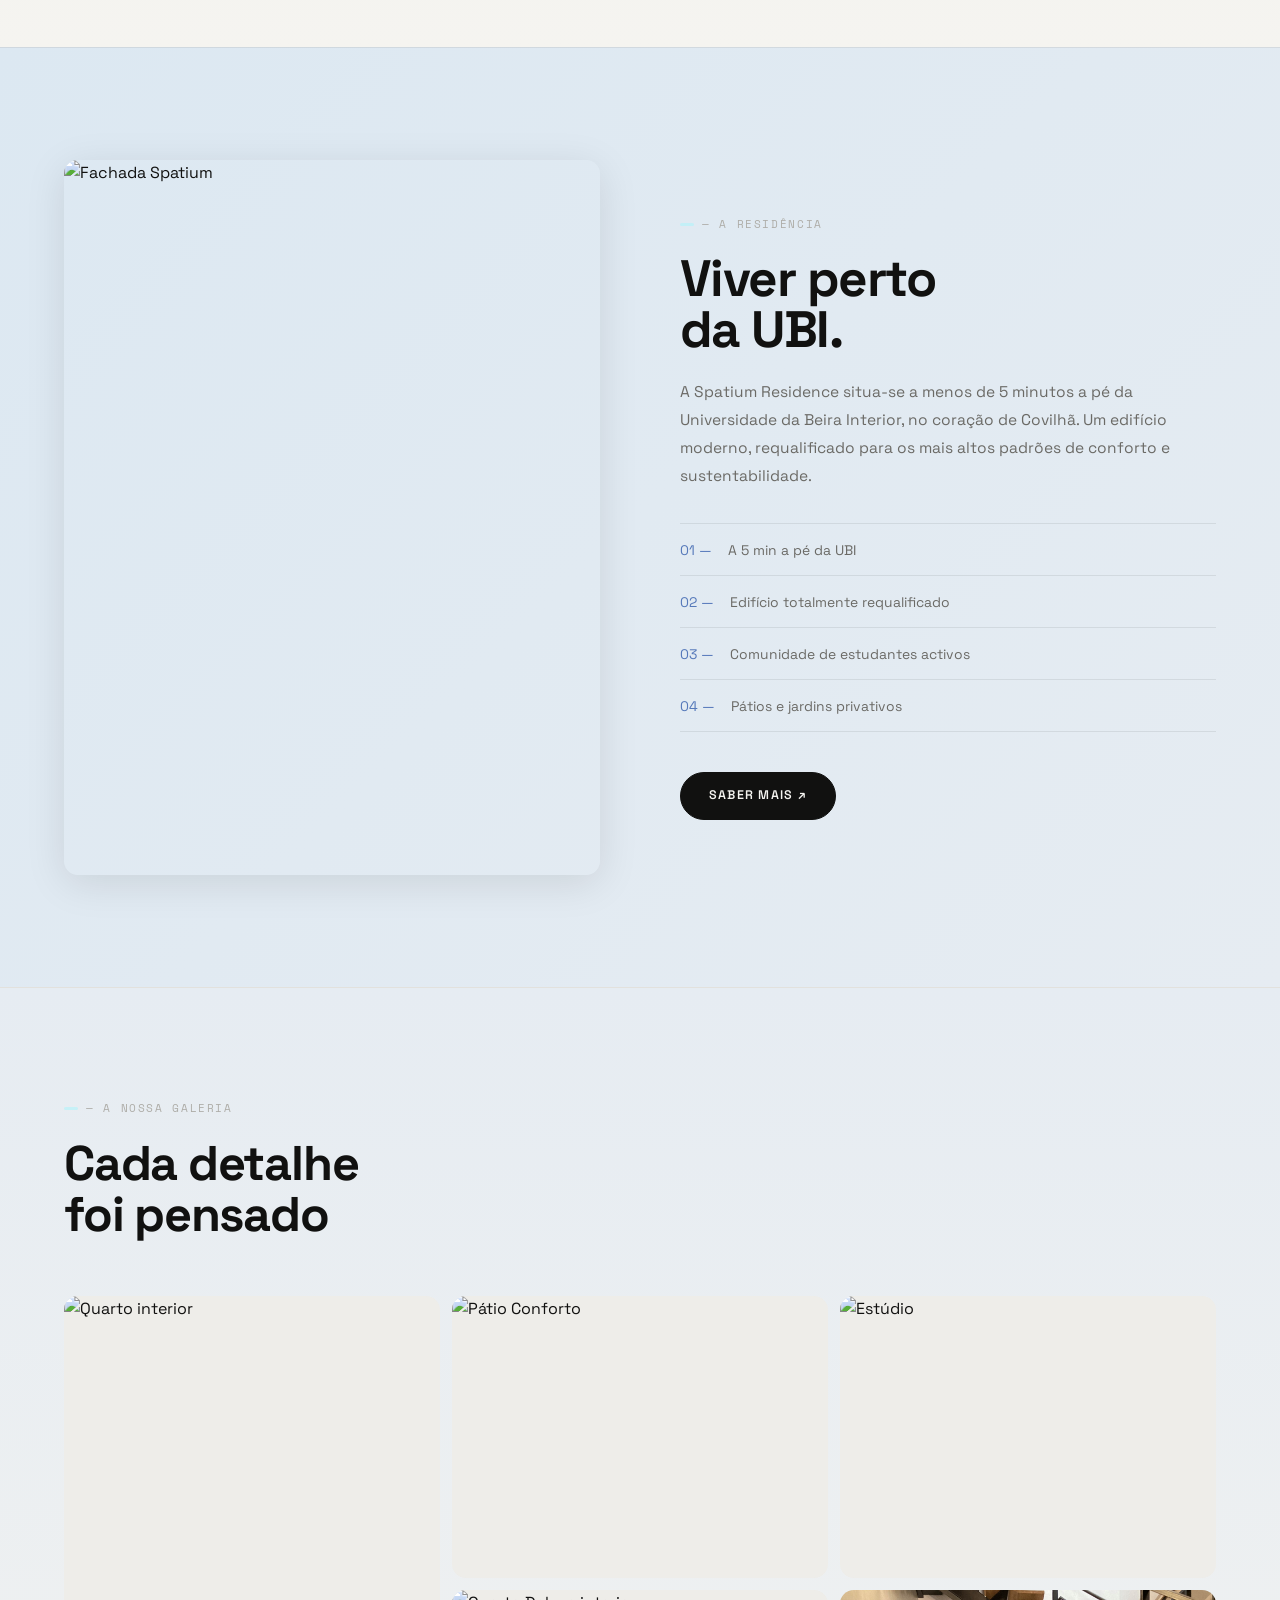
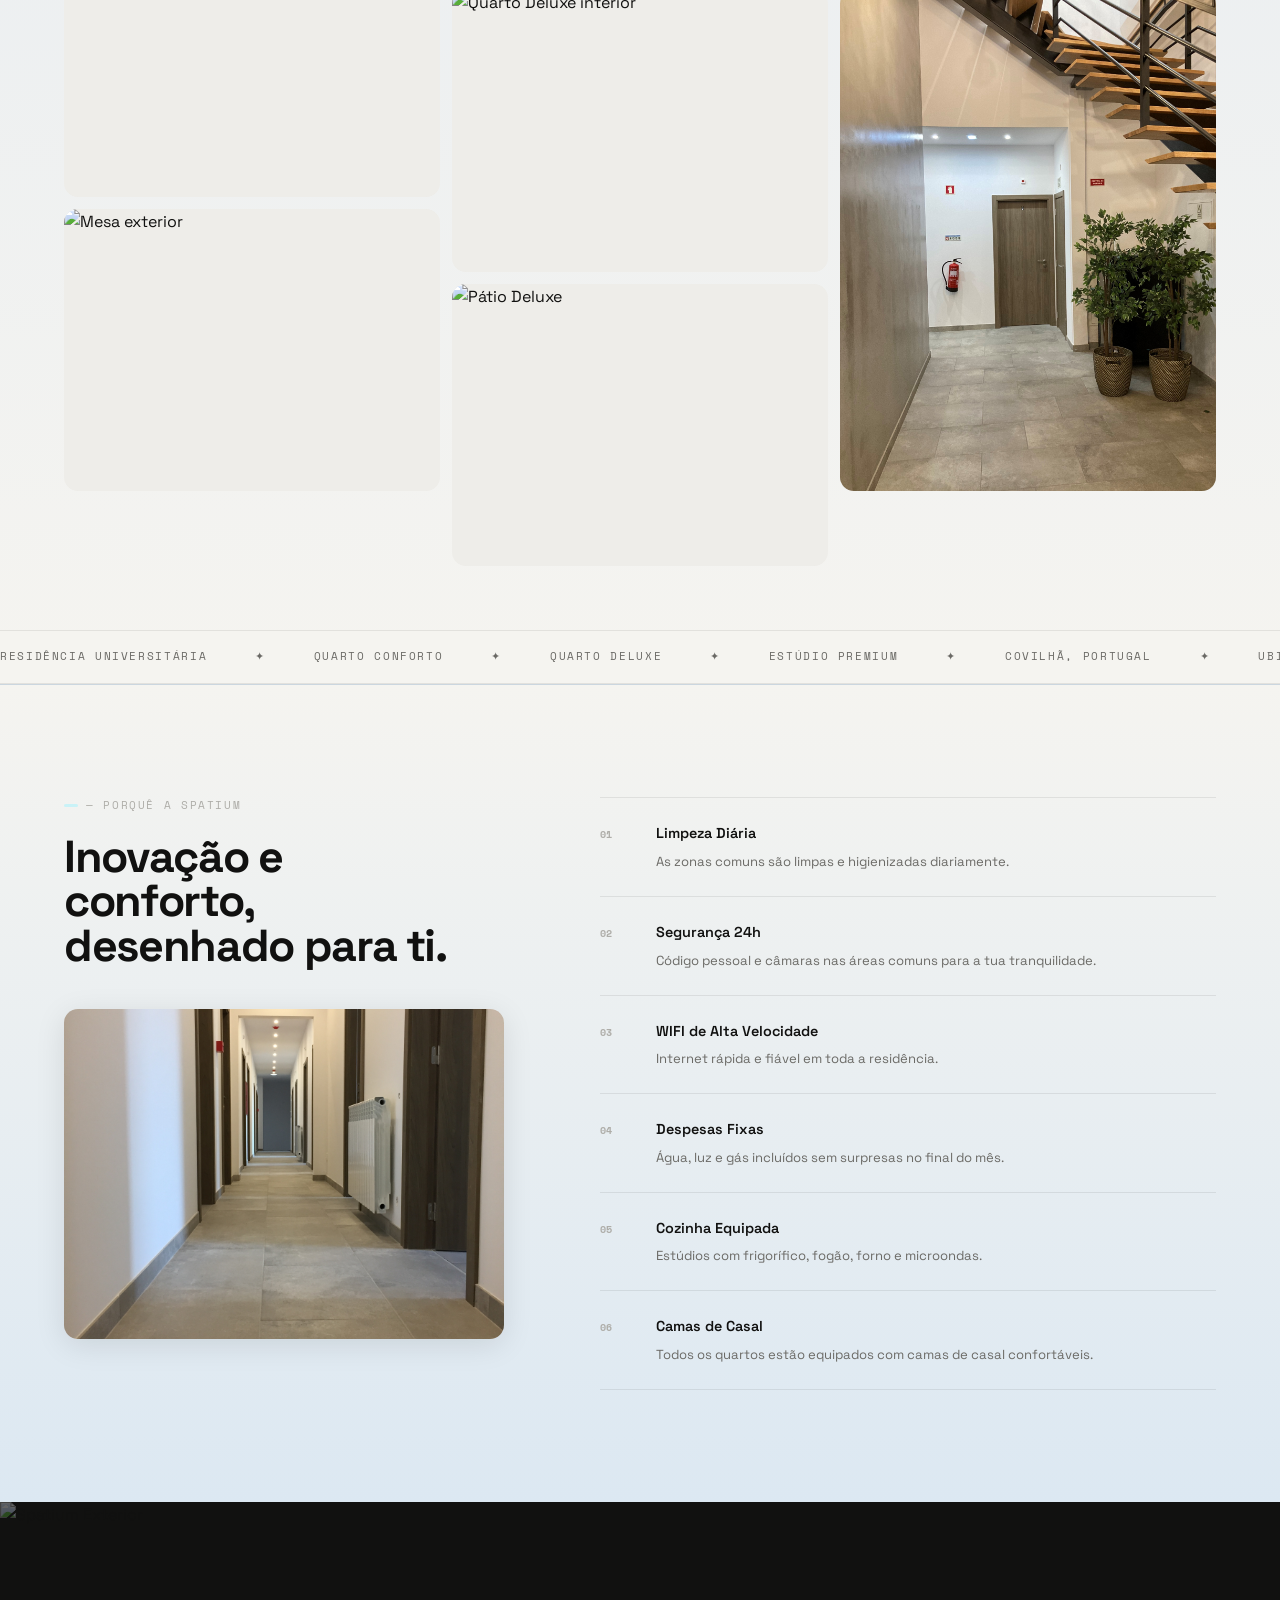
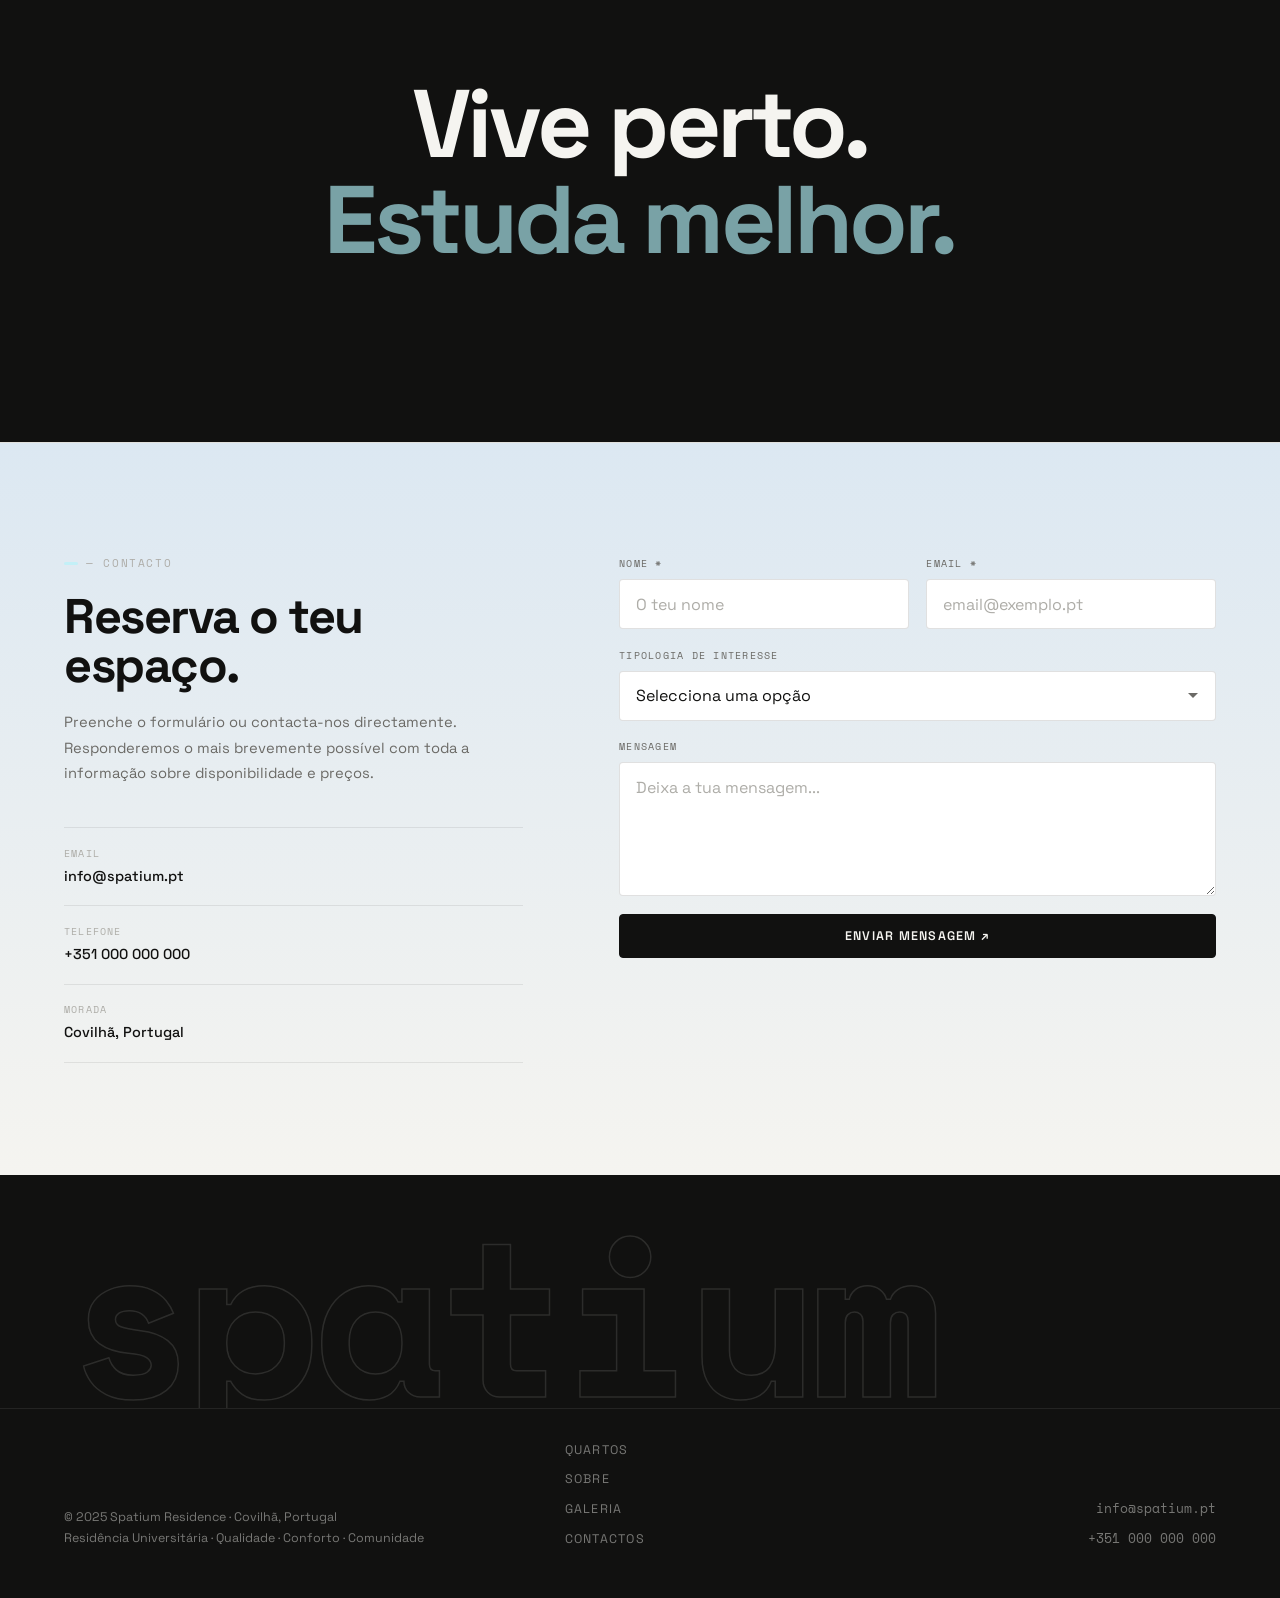
==== commit d6d4b41c: "Replace reveal/typing with GSAP ScrollTrigger Switch animation approach from CSS/IntersectionObserve" ====
--- a/index.html
+++ b/index.html
@@ -506,7 +506,7 @@
   </footer>
 
   <script src="https://cdnjs.cloudflare.com/ajax/libs/gsap/3.12.5/gsap.min.js"></script>
-  <script src="https://cdnjs.cloudflare.com/ajax/libs/gsap/3.12.5/TextPlugin.min.js"></script>
+  <script src="https://cdnjs.cloudflare.com/ajax/libs/gsap/3.12.5/ScrollTrigger.min.js"></script>
   <script src="index.js"></script>
 </body>
 
--- a/index.css
+++ b/index.css
@@ -1397,17 +1397,6 @@
   color: var(--accent);
 }
 
-/* ===== SCROLL REVEAL ===== */
-.reveal {
-  opacity: 0;
-  transform: translateY(32px);
-  transition: opacity 0.75s ease, transform 0.75s ease;
-}
-
-.reveal.visible {
-  opacity: 1;
-  transform: translateY(0);
-}
 
 /* =============================================
    RESPONSIVE — Tablet (≤1024px)
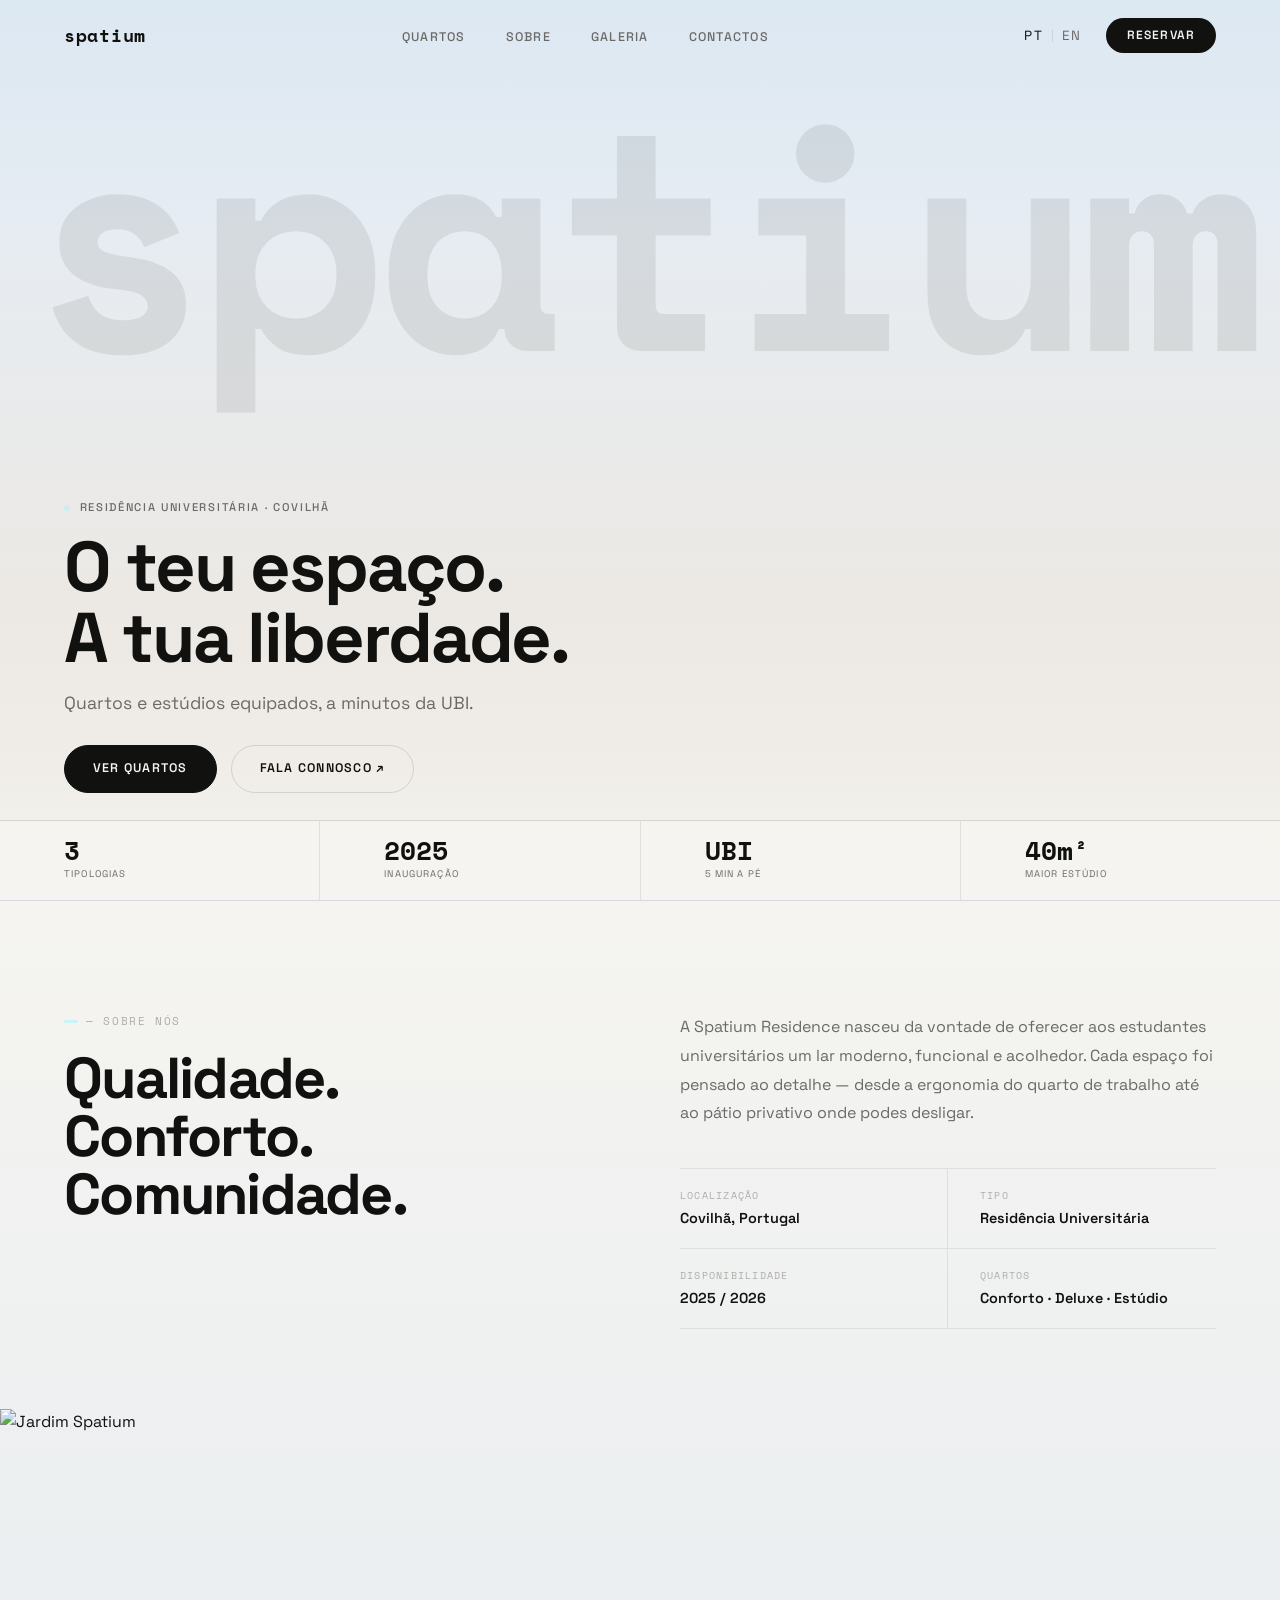
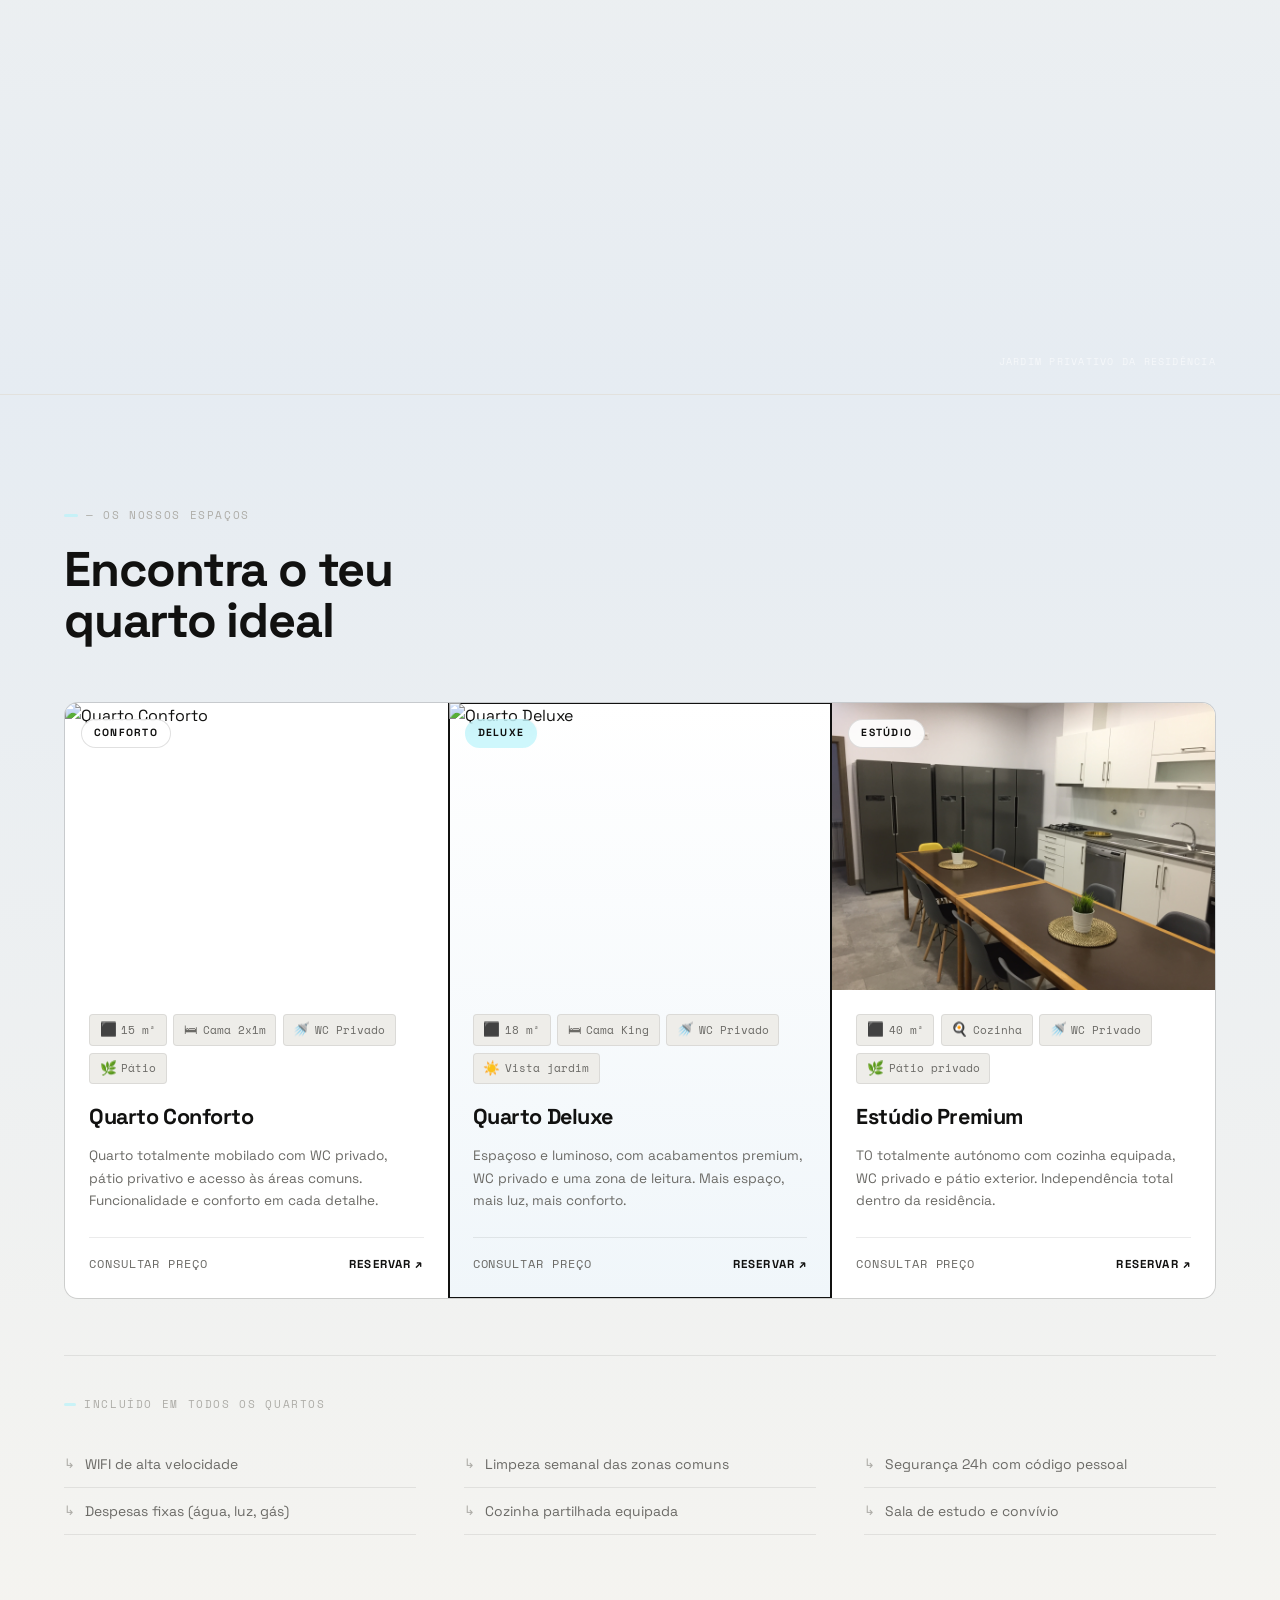
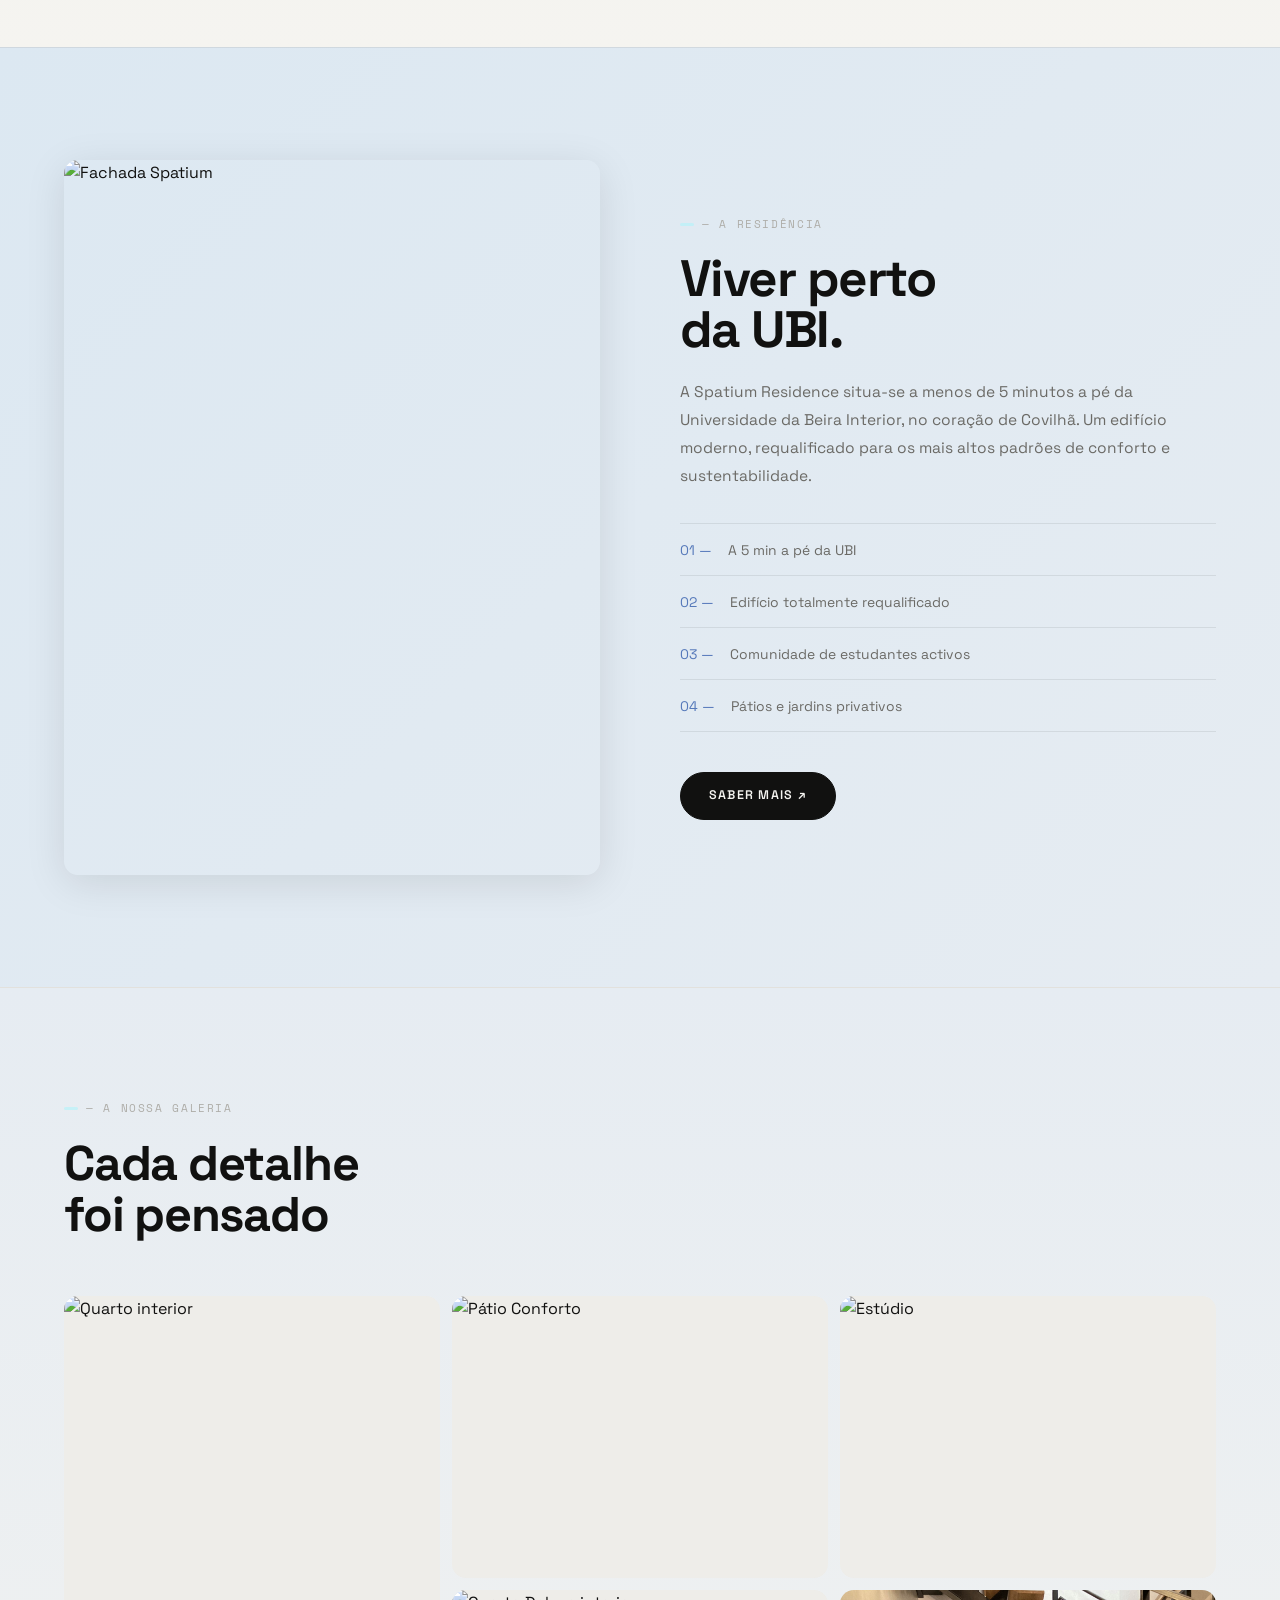
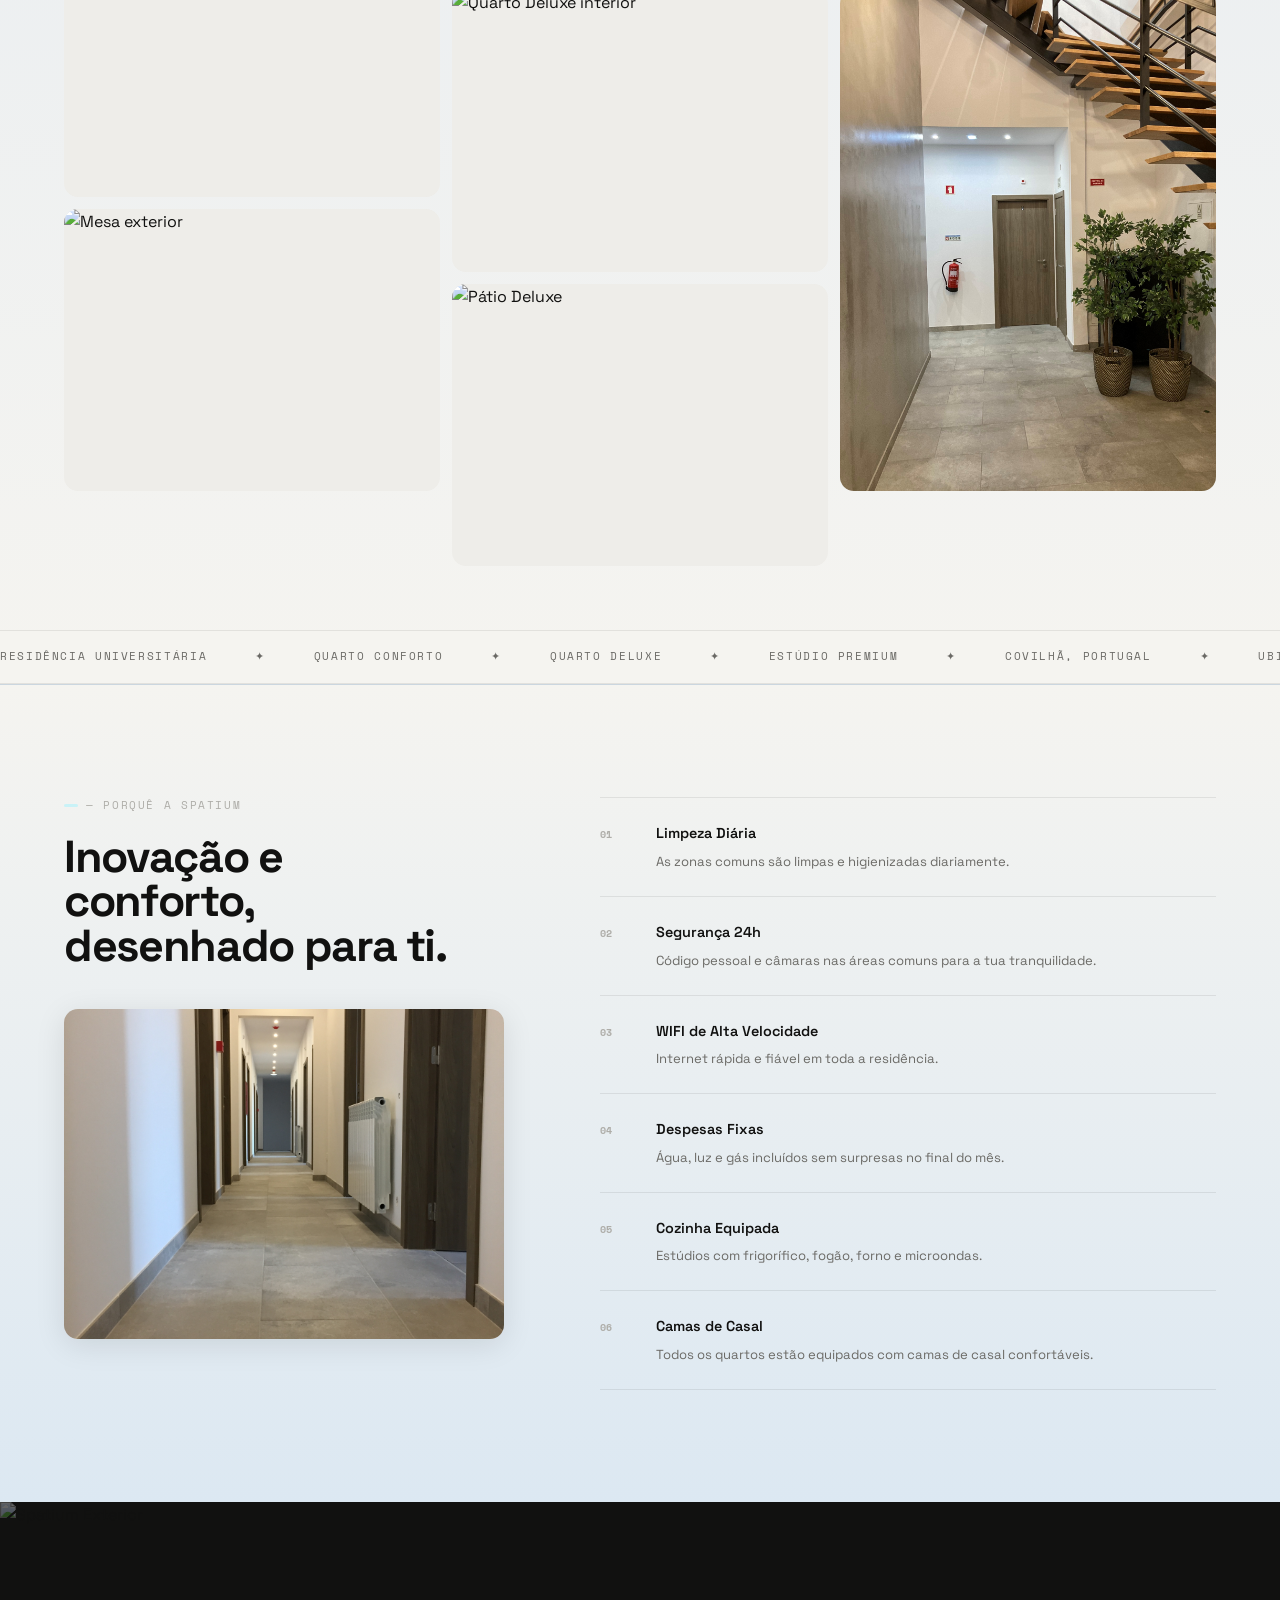
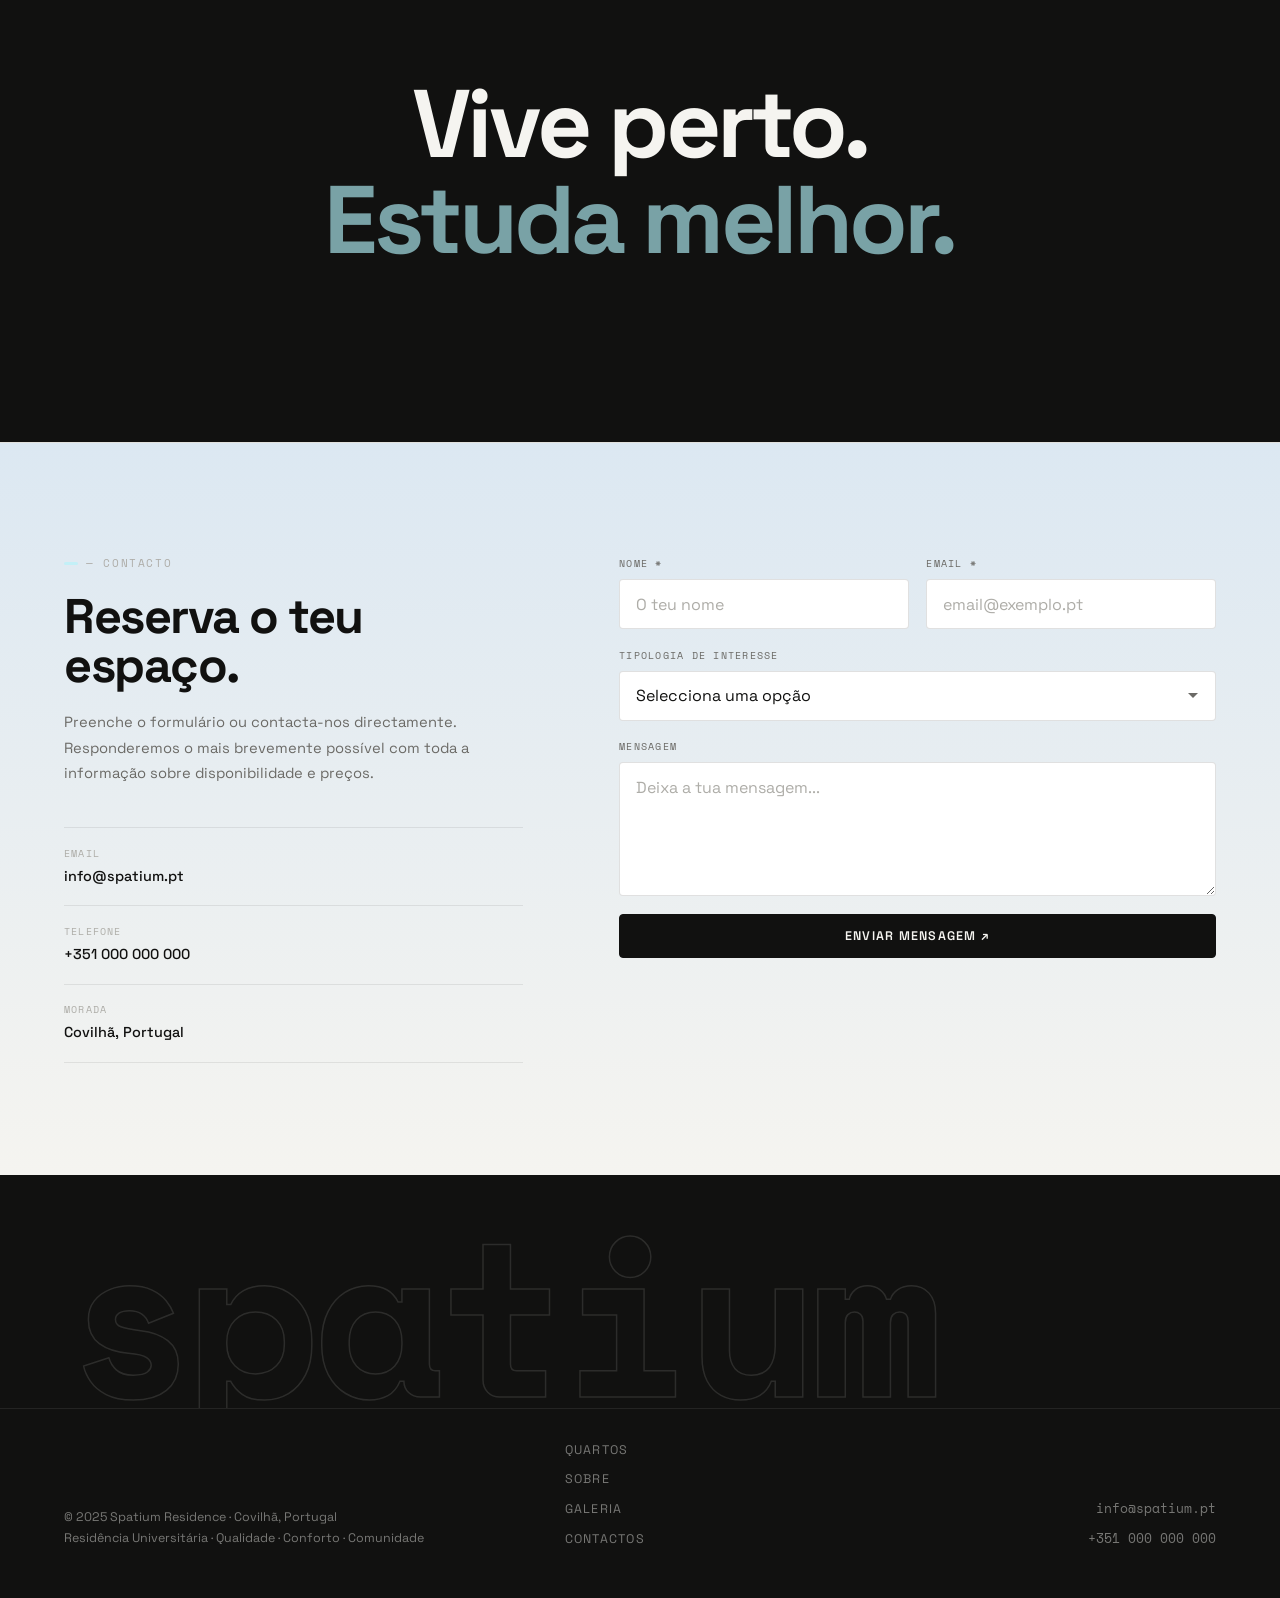
==== commit da2e07b1: "Add i18n support and language switch Introduce client-side internationalization and a language toggl" ====
--- a/index.html
+++ b/index.html
@@ -22,12 +22,19 @@
   <nav id="main-nav">
     <div class="nav-logo">Spatium</div>
     <ul class="nav-links">
-      <li><a href="#rooms">Quartos</a></li>
-      <li><a href="#about">Sobre</a></li>
-      <li><a href="#gallery">Galeria</a></li>
-      <li><a href="#contact">Contactos</a></li>
+      <li><a href="#rooms" data-i18n="nav-rooms">Quartos</a></li>
+      <li><a href="#about" data-i18n="nav-about">Sobre</a></li>
+      <li><a href="#gallery" data-i18n="nav-gallery">Galeria</a></li>
+      <li><a href="#contact" data-i18n="nav-contact">Contactos</a></li>
     </ul>
-    <a href="#contact" class="nav-cta">Reservar</a>
+    <div class="nav-actions">
+      <div class="lang-switch">
+        <button class="lang-btn active" data-lang="pt">PT</button>
+        <span class="lang-sep">|</span>
+        <button class="lang-btn" data-lang="en">EN</button>
+      </div>
+      <a href="#contact" class="nav-cta" data-i18n="nav-cta">Reservar</a>
+    </div>
     <button class="nav-burger" id="nav-burger" aria-label="Menu">
       <span></span><span></span>
     </button>
@@ -36,12 +43,17 @@
   <!-- MOBILE MENU -->
   <div class="mobile-menu" id="mobile-menu">
     <ul>
-      <li><a href="#rooms" class="mobile-link">Quartos</a></li>
-      <li><a href="#about" class="mobile-link">Sobre</a></li>
-      <li><a href="#gallery" class="mobile-link">Galeria</a></li>
-      <li><a href="#contact" class="mobile-link">Contactos</a></li>
-      <li><a href="#contact" class="mobile-link mobile-link--cta">Reservar</a></li>
+      <li><a href="#rooms" class="mobile-link" data-i18n="nav-rooms">Quartos</a></li>
+      <li><a href="#about" class="mobile-link" data-i18n="nav-about">Sobre</a></li>
+      <li><a href="#gallery" class="mobile-link" data-i18n="nav-gallery">Galeria</a></li>
+      <li><a href="#contact" class="mobile-link" data-i18n="nav-contact">Contactos</a></li>
+      <li><a href="#contact" class="mobile-link mobile-link--cta" data-i18n="nav-cta">Reservar</a></li>
     </ul>
+    <div class="mobile-lang-switch">
+      <button class="mobile-lang-btn active" data-lang="pt">PT</button>
+      <span class="lang-sep">|</span>
+      <button class="mobile-lang-btn" data-lang="en">EN</button>
+    </div>
   </div>
 
   <!-- HERO — Layered Effect -->
@@ -75,17 +87,17 @@
     <!-- Layer 4b: Content zone — left side, clear of building -->
     <div class="hero-content-zone">
       <div class="hero-content">
-        <div class="hero-tag">
+        <div class="hero-tag" data-i18n="hero-tag">
           <span class="tag-dot"></span>Residência Universitária · Covilhã
         </div>
-        <h1 class="hero-headline">
+        <h1 class="hero-headline" data-i18n="hero-head">
           O teu espaço.<br />
           A tua liberdade.
         </h1>
-        <p class="hero-sub">Quartos e estúdios equipados, a minutos da UBI.</p>
+        <p class="hero-sub" data-i18n="hero-sub">Quartos e estúdios equipados, a minutos da UBI.</p>
         <div class="hero-actions">
-          <a href="#rooms" class="btn btn--primary">Ver Quartos</a>
-          <a href="#contact" class="btn btn--ghost">Fala Connosco ↗</a>
+          <a href="#rooms" class="btn btn--primary" data-i18n="hero-btn1">Ver Quartos</a>
+          <a href="#contact" class="btn btn--ghost" data-i18n="hero-btn2">Fala Connosco ↗</a>
         </div>
       </div>
     </div>
@@ -94,19 +106,19 @@
     <div class="hero-stats">
       <div class="stat-item">
         <span class="stat-num">3</span>
-        <span class="stat-label">Tipologias</span>
+        <span class="stat-label" data-i18n="stat-typ">Tipologias</span>
       </div>
       <div class="stat-item">
         <span class="stat-num">2025</span>
-        <span class="stat-label">Inauguração</span>
+        <span class="stat-label" data-i18n="stat-inaug">Inauguração</span>
       </div>
       <div class="stat-item">
         <span class="stat-num">UBI</span>
-        <span class="stat-label">5 min a pé</span>
+        <span class="stat-label" data-i18n="stat-dist">5 min a pé</span>
       </div>
       <div class="stat-item">
         <span class="stat-num">40m²</span>
-        <span class="stat-label">Maior Estúdio</span>
+        <span class="stat-label" data-i18n="stat-size">Maior Estúdio</span>
       </div>
     </div>
 
@@ -117,50 +129,50 @@
   <section id="intro">
     <div class="intro-grid">
       <div class="intro-left">
-        <p class="section-overline">— Sobre nós</p>
-        <h2 class="intro-headline">
+        <p class="section-overline" data-i18n="intro-over">— Sobre nós</p>
+        <h2 class="intro-headline" data-i18n="intro-head">
           Qualidade.<br />
           <em class="accent">Conforto.</em><br />
           Comunidade.
         </h2>
       </div>
       <div class="intro-right">
-        <p class="intro-body">
+        <p class="intro-body" data-i18n="intro-body">
           A Spatium Residence nasceu da vontade de oferecer aos estudantes universitários um lar moderno, funcional e
           acolhedor. Cada espaço foi pensado ao detalhe — desde a ergonomia do quarto de trabalho até ao pátio privativo
           onde podes desligar.
         </p>
         <div class="intro-meta-grid">
           <div class="intro-meta-item">
-            <span class="meta-label">Localização</span>
-            <span class="meta-value">Covilhã, Portugal</span>
+            <span class="meta-label" data-i18n="meta-loc">Localização</span>
+            <span class="meta-value" data-i18n="meta-loc-val">Covilhã, Portugal</span>
           </div>
           <div class="intro-meta-item">
-            <span class="meta-label">Tipo</span>
-            <span class="meta-value">Residência Universitária</span>
+            <span class="meta-label" data-i18n="meta-type">Tipo</span>
+            <span class="meta-value" data-i18n="meta-type-val">Residência Universitária</span>
           </div>
           <div class="intro-meta-item">
-            <span class="meta-label">Disponibilidade</span>
+            <span class="meta-label" data-i18n="meta-avail">Disponibilidade</span>
             <span class="meta-value accent-text">2025 / 2026</span>
           </div>
           <div class="intro-meta-item">
-            <span class="meta-label">Quartos</span>
-            <span class="meta-value">Conforto · Deluxe · Estúdio</span>
+            <span class="meta-label" data-i18n="meta-rooms">Quartos</span>
+            <span class="meta-value" data-i18n="meta-rooms-val">Conforto · Deluxe · Estúdio</span>
           </div>
         </div>
       </div>
     </div>
     <div class="intro-full-img">
       <img src="photos/jardim.png" alt="Jardim Spatium" />
-      <div class="intro-img-caption">Jardim privativo da residência</div>
+      <div class="intro-img-caption" data-i18n="intro-caption">Jardim privativo da residência</div>
     </div>
   </section>
 
   <!-- ROOMS -->
   <section id="rooms">
     <div class="rooms-header">
-      <p class="section-overline">— Os nossos espaços</p>
-      <h2 class="section-title">Encontra o teu<br /><em class="accent">quarto ideal</em></h2>
+      <p class="section-overline" data-i18n="rooms-over">— Os nossos espaços</p>
+      <h2 class="section-title" data-i18n="rooms-head">Encontra o teu<br /><em class="accent">quarto ideal</em></h2>
     </div>
 
     <!-- ROOM GRID -->
@@ -170,21 +182,21 @@
       <article class="room-card" id="room-conforto">
         <div class="room-card__img-wrap">
           <img src="photos/room1.png" alt="Quarto Conforto" class="room-card__img" />
-          <div class="room-card__badge">Conforto</div>
+          <div class="room-card__badge" data-i18n="room1-badge">Conforto</div>
         </div>
         <div class="room-card__body">
           <div class="room-card__meta">
             <span class="room-meta-item"><span class="meta-icon">⬛</span>15 m²</span>
-            <span class="room-meta-item"><span class="meta-icon">🛏</span>Cama 2x1m</span>
-            <span class="room-meta-item"><span class="meta-icon">🚿</span>WC Privado</span>
-            <span class="room-meta-item"><span class="meta-icon">🌿</span>Pátio</span>
-          </div>
-          <h3 class="room-card__title">Quarto Conforto</h3>
-          <p class="room-card__desc">Quarto totalmente mobilado com WC privado, pátio privativo e acesso às áreas
+            <span class="room-meta-item" data-i18n="room1-bed"><span class="meta-icon">🛏</span>Cama 2x1m</span>
+            <span class="room-meta-item" data-i18n="room1-wc"><span class="meta-icon">🚿</span>WC Privado</span>
+            <span class="room-meta-item" data-i18n="room1-patio"><span class="meta-icon">🌿</span>Pátio</span>
+          </div>
+          <h3 class="room-card__title" data-i18n="room1-title">Quarto Conforto</h3>
+          <p class="room-card__desc" data-i18n="room1-desc">Quarto totalmente mobilado com WC privado, pátio privativo e acesso às áreas
             comuns. Funcionalidade e conforto em cada detalhe.</p>
           <div class="room-card__footer">
-            <span class="room-card__price">Consultar preço</span>
-            <a href="#contact" class="room-card__cta">Reservar ↗</a>
+            <span class="room-card__price" data-i18n="room-price">Consultar preço</span>
+            <a href="#contact" class="room-card__cta" data-i18n="room-book">Reservar ↗</a>
           </div>
         </div>
       </article>
@@ -193,21 +205,21 @@
       <article class="room-card room-card--featured" id="room-deluxe">
         <div class="room-card__img-wrap">
           <img src="photos/room2.png" alt="Quarto Deluxe" class="room-card__img" />
-          <div class="room-card__badge room-card__badge--accent">Deluxe</div>
+          <div class="room-card__badge room-card__badge--accent" data-i18n="room2-badge">Deluxe</div>
         </div>
         <div class="room-card__body">
           <div class="room-card__meta">
             <span class="room-meta-item"><span class="meta-icon">⬛</span>18 m²</span>
-            <span class="room-meta-item"><span class="meta-icon">🛏</span>Cama King</span>
-            <span class="room-meta-item"><span class="meta-icon">🚿</span>WC Privado</span>
-            <span class="room-meta-item"><span class="meta-icon">☀️</span>Vista jardim</span>
-          </div>
-          <h3 class="room-card__title">Quarto Deluxe</h3>
-          <p class="room-card__desc">Espaçoso e luminoso, com acabamentos premium, WC privado e uma zona de leitura.
+            <span class="room-meta-item" data-i18n="room2-bed"><span class="meta-icon">🛏</span>Cama King</span>
+            <span class="room-meta-item" data-i18n="room1-wc"><span class="meta-icon">🚿</span>WC Privado</span>
+            <span class="room-meta-item" data-i18n="room2-view"><span class="meta-icon">☀️</span>Vista jardim</span>
+          </div>
+          <h3 class="room-card__title" data-i18n="room2-title">Quarto Deluxe</h3>
+          <p class="room-card__desc" data-i18n="room2-desc">Espaçoso e luminoso, com acabamentos premium, WC privado e uma zona de leitura.
             Mais espaço, mais luz, mais conforto.</p>
           <div class="room-card__footer">
-            <span class="room-card__price">Consultar preço</span>
-            <a href="#contact" class="room-card__cta">Reservar ↗</a>
+            <span class="room-card__price" data-i18n="room-price">Consultar preço</span>
+            <a href="#contact" class="room-card__cta" data-i18n="room-book">Reservar ↗</a>
           </div>
         </div>
       </article>
@@ -216,21 +228,21 @@
       <article class="room-card" id="room-studio">
         <div class="room-card__img-wrap">
           <img src="photos/CozinhaB1.JPG" alt="Estúdio Premium" class="room-card__img" />
-          <div class="room-card__badge">Estúdio</div>
+          <div class="room-card__badge" data-i18n="room3-badge">Estúdio</div>
         </div>
         <div class="room-card__body">
           <div class="room-card__meta">
             <span class="room-meta-item"><span class="meta-icon">⬛</span>40 m²</span>
-            <span class="room-meta-item"><span class="meta-icon">🍳</span>Cozinha</span>
-            <span class="room-meta-item"><span class="meta-icon">🚿</span>WC Privado</span>
-            <span class="room-meta-item"><span class="meta-icon">🌿</span>Pátio privado</span>
-          </div>
-          <h3 class="room-card__title">Estúdio Premium</h3>
-          <p class="room-card__desc">T0 totalmente autónomo com cozinha equipada, WC privado e pátio exterior.
+            <span class="room-meta-item" data-i18n="room3-kitchen"><span class="meta-icon">🍳</span>Cozinha</span>
+            <span class="room-meta-item" data-i18n="room1-wc"><span class="meta-icon">🚿</span>WC Privado</span>
+            <span class="room-meta-item" data-i18n="room3-patio"><span class="meta-icon">🌿</span>Pátio privado</span>
+          </div>
+          <h3 class="room-card__title" data-i18n="room3-title">Estúdio Premium</h3>
+          <p class="room-card__desc" data-i18n="room3-desc">T0 totalmente autónomo com cozinha equipada, WC privado e pátio exterior.
             Independência total dentro da residência.</p>
           <div class="room-card__footer">
-            <span class="room-card__price">Consultar preço</span>
-            <a href="#contact" class="room-card__cta">Reservar ↗</a>
+            <span class="room-card__price" data-i18n="room-price">Consultar preço</span>
+            <a href="#contact" class="room-card__cta" data-i18n="room-book">Reservar ↗</a>
           </div>
         </div>
       </article>
@@ -239,14 +251,14 @@
 
     <!-- ROOMS EXTRAS LIST -->
     <div class="rooms-extras">
-      <p class="rooms-extras-title">Incluído em todos os quartos</p>
+      <p class="rooms-extras-title" data-i18n="extras-title">Incluído em todos os quartos</p>
       <div class="extras-grid">
-        <div class="extra-item"><span class="extra-mark">↳</span>WIFI de alta velocidade</div>
-        <div class="extra-item"><span class="extra-mark">↳</span>Limpeza semanal das zonas comuns</div>
-        <div class="extra-item"><span class="extra-mark">↳</span>Segurança 24h com código pessoal</div>
-        <div class="extra-item"><span class="extra-mark">↳</span>Despesas fixas (água, luz, gás)</div>
-        <div class="extra-item"><span class="extra-mark">↳</span>Cozinha partilhada equipada</div>
-        <div class="extra-item"><span class="extra-mark">↳</span>Sala de estudo e convívio</div>
+        <div class="extra-item" data-i18n="extra1"><span class="extra-mark">↳</span>WIFI de alta velocidade</div>
+        <div class="extra-item" data-i18n="extra2"><span class="extra-mark">↳</span>Limpeza semanal das zonas comuns</div>
+        <div class="extra-item" data-i18n="extra3"><span class="extra-mark">↳</span>Segurança 24h com código pessoal</div>
+        <div class="extra-item" data-i18n="extra4"><span class="extra-mark">↳</span>Despesas fixas (água, luz, gás)</div>
+        <div class="extra-item" data-i18n="extra5"><span class="extra-mark">↳</span>Cozinha partilhada equipada</div>
+        <div class="extra-item" data-i18n="extra6"><span class="extra-mark">↳</span>Sala de estudo e convívio</div>
       </div>
     </div>
   </section>
@@ -258,22 +270,22 @@
         <img src="photos/fachada2.png" alt="Fachada Spatium" class="split-img" />
       </div>
       <div class="split-content-col">
-        <p class="section-overline">— A residência</p>
-        <h2 class="split-headline">
+        <p class="section-overline" data-i18n="split-over">— A residência</p>
+        <h2 class="split-headline" data-i18n="split-head">
           Viver perto<br />
           da <em class="accent">UBI</em>.
         </h2>
-        <p class="split-body">
+        <p class="split-body" data-i18n="split-body">
           A Spatium Residence situa-se a menos de 5 minutos a pé da Universidade da Beira Interior, no coração de
           Covilhã. Um edifício moderno, requalificado para os mais altos padrões de conforto e sustentabilidade.
         </p>
         <ul class="split-list">
-          <li><span class="accent-text">01 —</span> A 5 min a pé da UBI</li>
-          <li><span class="accent-text">02 —</span> Edifício totalmente requalificado</li>
-          <li><span class="accent-text">03 —</span> Comunidade de estudantes activos</li>
-          <li><span class="accent-text">04 —</span> Pátios e jardins privativos</li>
+          <li data-i18n="split-l1"><span class="accent-text">01 —</span> A 5 min a pé da UBI</li>
+          <li data-i18n="split-l2"><span class="accent-text">02 —</span> Edifício totalmente requalificado</li>
+          <li data-i18n="split-l3"><span class="accent-text">03 —</span> Comunidade de estudantes activos</li>
+          <li data-i18n="split-l4"><span class="accent-text">04 —</span> Pátios e jardins privativos</li>
         </ul>
-        <a href="#contact" class="btn btn--primary">Saber mais ↗</a>
+        <a href="#contact" class="btn btn--primary" data-i18n="split-btn">Saber mais ↗</a>
       </div>
     </div>
   </section>
@@ -281,8 +293,8 @@
   <!-- GALLERY -->
   <section id="gallery">
     <div class="gallery-header">
-      <p class="section-overline">— A nossa galeria</p>
-      <h2 class="section-title">Cada detalhe<br />foi <em class="accent">pensado</em></h2>
+      <p class="section-overline" data-i18n="gallery-over">— A nossa galeria</p>
+      <h2 class="section-title" data-i18n="gallery-head">Cada detalhe<br />foi <em class="accent">pensado</em></h2>
     </div>
 
     <div class="gallery-masonry">
@@ -318,29 +330,29 @@
     <!-- MARQUEE STRIP -->
     <div class="marquee-strip">
       <div class="marquee-track" id="marquee-track">
-        <span>Residência Universitária</span>
-        <span class="accent-text">✦</span>
-        <span>Quarto Conforto</span>
-        <span class="accent-text">✦</span>
-        <span>Quarto Deluxe</span>
-        <span class="accent-text">✦</span>
-        <span>Estúdio Premium</span>
-        <span class="accent-text">✦</span>
-        <span>Covilhã, Portugal</span>
-        <span class="accent-text">✦</span>
-        <span>UBI · 5 minutos</span>
-        <span class="accent-text">✦</span>
-        <span>Residência Universitária</span>
-        <span class="accent-text">✦</span>
-        <span>Quarto Conforto</span>
-        <span class="accent-text">✦</span>
-        <span>Quarto Deluxe</span>
-        <span class="accent-text">✦</span>
-        <span>Estúdio Premium</span>
-        <span class="accent-text">✦</span>
-        <span>Covilhã, Portugal</span>
-        <span class="accent-text">✦</span>
-        <span>UBI · 5 minutos</span>
+        <span data-i18n="mq-res">Residência Universitária</span>
+        <span class="accent-text">✦</span>
+        <span data-i18n="mq-c1">Quarto Conforto</span>
+        <span class="accent-text">✦</span>
+        <span data-i18n="mq-c2">Quarto Deluxe</span>
+        <span class="accent-text">✦</span>
+        <span data-i18n="mq-c3">Estúdio Premium</span>
+        <span class="accent-text">✦</span>
+        <span data-i18n="mq-loc">Covilhã, Portugal</span>
+        <span class="accent-text">✦</span>
+        <span data-i18n="mq-ubi">UBI · 5 minutos</span>
+        <span class="accent-text">✦</span>
+        <span data-i18n="mq-res">Residência Universitária</span>
+        <span class="accent-text">✦</span>
+        <span data-i18n="mq-c1">Quarto Conforto</span>
+        <span class="accent-text">✦</span>
+        <span data-i18n="mq-c2">Quarto Deluxe</span>
+        <span class="accent-text">✦</span>
+        <span data-i18n="mq-c3">Estúdio Premium</span>
+        <span class="accent-text">✦</span>
+        <span data-i18n="mq-loc">Covilhã, Portugal</span>
+        <span class="accent-text">✦</span>
+        <span data-i18n="mq-ubi">UBI · 5 minutos</span>
         <span class="accent-text">✦</span>
       </div>
     </div>
@@ -350,8 +362,8 @@
   <section id="about">
     <div class="about-grid">
       <div class="about-left">
-        <p class="section-overline">— Porquê a Spatium</p>
-        <h2 class="about-headline">
+        <p class="section-overline" data-i18n="about-over">— Porquê a Spatium</p>
+        <h2 class="about-headline" data-i18n="about-head">
           Inovação e<br />
           conforto,<br />
           <em class="accent">desenhado para ti</em>.
@@ -365,43 +377,43 @@
           <div class="feature-row">
             <div class="feature-num accent-text">01</div>
             <div class="feature-content">
-              <div class="feature-title">Limpeza Diária</div>
-              <div class="feature-desc">As zonas comuns são limpas e higienizadas diariamente.</div>
+              <div class="feature-title" data-i18n="f1-t">Limpeza Diária</div>
+              <div class="feature-desc" data-i18n="f1-d">As zonas comuns são limpas e higienizadas diariamente.</div>
             </div>
           </div>
           <div class="feature-row">
             <div class="feature-num accent-text">02</div>
             <div class="feature-content">
-              <div class="feature-title">Segurança 24h</div>
-              <div class="feature-desc">Código pessoal e câmaras nas áreas comuns para a tua tranquilidade.</div>
+              <div class="feature-title" data-i18n="f2-t">Segurança 24h</div>
+              <div class="feature-desc" data-i18n="f2-d">Código pessoal e câmaras nas áreas comuns para a tua tranquilidade.</div>
             </div>
           </div>
           <div class="feature-row">
             <div class="feature-num accent-text">03</div>
             <div class="feature-content">
-              <div class="feature-title">WIFI de Alta Velocidade</div>
-              <div class="feature-desc">Internet rápida e fiável em toda a residência.</div>
+              <div class="feature-title" data-i18n="f3-t">WIFI de Alta Velocidade</div>
+              <div class="feature-desc" data-i18n="f3-d">Internet rápida e fiável em toda a residência.</div>
             </div>
           </div>
           <div class="feature-row">
             <div class="feature-num accent-text">04</div>
             <div class="feature-content">
-              <div class="feature-title">Despesas Fixas</div>
-              <div class="feature-desc">Água, luz e gás incluídos sem surpresas no final do mês.</div>
+              <div class="feature-title" data-i18n="f4-t">Despesas Fixas</div>
+              <div class="feature-desc" data-i18n="f4-d">Água, luz e gás incluídos sem surpresas no final do mês.</div>
             </div>
           </div>
           <div class="feature-row">
             <div class="feature-num accent-text">05</div>
             <div class="feature-content">
-              <div class="feature-title">Cozinha Equipada</div>
-              <div class="feature-desc">Estúdios com frigorífico, fogão, forno e microondas.</div>
+              <div class="feature-title" data-i18n="f5-t">Cozinha Equipada</div>
+              <div class="feature-desc" data-i18n="f5-d">Estúdios com frigorífico, fogão, forno e microondas.</div>
             </div>
           </div>
           <div class="feature-row">
             <div class="feature-num accent-text">06</div>
             <div class="feature-content">
-              <div class="feature-title">Camas de Casal</div>
-              <div class="feature-desc">Todos os quartos estão equipados com camas de casal confortáveis.</div>
+              <div class="feature-title" data-i18n="f6-t">Camas de Casal</div>
+              <div class="feature-desc" data-i18n="f6-d">Todos os quartos estão equipados com camas de casal confortáveis.</div>
             </div>
           </div>
         </div>
@@ -412,8 +424,8 @@
   <!-- BIG TEXT BREAK -->
   <section id="big-text">
     <div class="big-text-inner">
-      <p class="big-text-line">Vive perto.</p>
-      <p class="big-text-line big-text-line--accent">Estuda melhor.</p>
+      <p class="big-text-line" data-i18n="big1">Vive perto.</p>
+      <p class="big-text-line big-text-line--accent" data-i18n="big2">Estuda melhor.</p>
     </div>
     <div class="big-text-img">
       <img src="photos/fachada1.png" alt="Spatium Exterior" />
@@ -424,12 +436,12 @@
   <section id="contact">
     <div class="contact-grid">
       <div class="contact-left">
-        <p class="section-overline">— Contacto</p>
-        <h2 class="contact-headline">
+        <p class="section-overline" data-i18n="contact-over">— Contacto</p>
+        <h2 class="contact-headline" data-i18n="contact-head">
           Reserva o teu<br />
           <em class="accent">espaço</em>.
         </h2>
-        <p class="contact-body">
+        <p class="contact-body" data-i18n="contact-body">
           Preenche o formulário ou contacta-nos directamente. Responderemos o mais brevemente possível com toda a
           informação sobre disponibilidade e preços.
         </p>
@@ -452,31 +464,31 @@
         <form class="contact-form" id="contact-form" novalidate>
           <div class="form-row">
             <div class="form-group">
-              <label for="form-name">Nome *</label>
-              <input type="text" id="form-name" name="name" placeholder="O teu nome" required />
+              <label for="form-name" data-i18n="lbl-name">Nome *</label>
+              <input type="text" id="form-name" name="name" placeholder="O teu nome" data-i18n-placeholder="ph-name" required />
             </div>
             <div class="form-group">
-              <label for="form-email">Email *</label>
-              <input type="email" id="form-email" name="email" placeholder="email@exemplo.pt" required />
+              <label for="form-email" data-i18n="lbl-email">Email *</label>
+              <input type="email" id="form-email" name="email" placeholder="email@exemplo.pt" data-i18n-placeholder="ph-email" required />
             </div>
           </div>
           <div class="form-group">
-            <label for="form-room">Tipologia de interesse</label>
+            <label for="form-room" data-i18n="lbl-room">Tipologia de interesse</label>
             <select id="form-room" name="room">
-              <option value="">Selecciona uma opção</option>
-              <option value="conforto">Quarto Conforto</option>
-              <option value="deluxe">Quarto Deluxe</option>
-              <option value="studio">Estúdio Premium</option>
+              <option value="" data-i18n="opt-sel">Selecciona uma opção</option>
+              <option value="conforto" data-i18n="opt-c">Quarto Conforto</option>
+              <option value="deluxe" data-i18n="opt-d">Quarto Deluxe</option>
+              <option value="studio" data-i18n="opt-s">Estúdio Premium</option>
             </select>
           </div>
           <div class="form-group">
-            <label for="form-message">Mensagem</label>
-            <textarea id="form-message" name="message" rows="5" placeholder="Deixa a tua mensagem..."></textarea>
-          </div>
-          <button type="submit" class="btn btn--primary btn--full" id="form-submit">
+            <label for="form-message" data-i18n="lbl-msg">Mensagem</label>
+            <textarea id="form-message" name="message" rows="5" placeholder="Deixa a tua mensagem..." data-i18n-placeholder="ph-msg"></textarea>
+          </div>
+          <button type="submit" class="btn btn--primary btn--full" id="form-submit" data-i18n="form-submit-txt">
             Enviar Mensagem ↗
           </button>
-          <p class="form-success" id="form-success">✓ Mensagem enviada! Entraremos em contacto em breve.</p>
+          <p class="form-success" id="form-success" data-i18n="form-success">✓ Mensagem enviada! Entraremos em contacto em breve.</p>
         </form>
       </div>
     </div>
@@ -489,14 +501,14 @@
     </div>
     <div class="footer-bottom">
       <div class="footer-left">
-        <p>© 2025 Spatium Residence · Covilhã, Portugal</p>
-        <p>Residência Universitária · Qualidade · Conforto · Comunidade</p>
+        <p data-i18n="footer-rights">© 2025 Spatium Residence · Covilhã, Portugal</p>
+        <p data-i18n="footer-tag">Residência Universitária · Qualidade · Conforto · Comunidade</p>
       </div>
       <div class="footer-center">
-        <a href="#rooms">Quartos</a>
-        <a href="#about">Sobre</a>
-        <a href="#gallery">Galeria</a>
-        <a href="#contact">Contactos</a>
+        <a href="#rooms" data-i18n="nav-rooms">Quartos</a>
+        <a href="#about" data-i18n="nav-about">Sobre</a>
+        <a href="#gallery" data-i18n="nav-gallery">Galeria</a>
+        <a href="#contact" data-i18n="nav-contact">Contactos</a>
       </div>
       <div class="footer-right">
         <a href="mailto:info@spatium.pt">info@spatium.pt</a>
--- a/index.css
+++ b/index.css
@@ -160,6 +160,43 @@
   width: 100%;
 }
 
+.nav-actions {
+  display: flex;
+  align-items: center;
+  gap: 1.5rem;
+  flex-shrink: 0;
+}
+
+.lang-switch {
+  display: flex;
+  align-items: center;
+  gap: 0.5rem;
+  font-size: 0.75rem;
+  font-weight: 600;
+  color: var(--text-muted);
+}
+
+.lang-sep {
+  color: var(--border-mid);
+  font-weight: 300;
+}
+
+.lang-btn {
+  text-transform: uppercase;
+  letter-spacing: 0.1em;
+  color: var(--text-muted);
+  transition: color var(--transition-fast);
+  padding: 0;
+}
+
+.lang-btn:hover {
+  color: var(--text);
+}
+
+.lang-btn.active {
+  color: var(--text);
+}
+
 .nav-cta {
   flex-shrink: 0;
   padding: 0.5rem 1.3rem;
@@ -251,6 +288,26 @@
   font-weight: 600;
   border-radius: 100px;
   margin-top: 0.5rem;
+}
+
+.mobile-lang-switch {
+  margin-top: 2rem;
+  display: flex;
+  align-items: center;
+  gap: 1rem;
+  font-size: 1.2rem;
+}
+
+.mobile-lang-btn {
+  font-family: 'Space Grotesk', sans-serif;
+  font-weight: 600;
+  color: var(--text-muted);
+  text-transform: uppercase;
+  transition: color var(--transition-fast);
+}
+
+.mobile-lang-btn.active {
+  color: var(--text);
 }
 
 /* =============================================
@@ -316,10 +373,10 @@
   top: 20px;
   bottom: 70px;
   right: 0;
-  
+
   /* AJUSTAR ANCHO: Reduce este valor (ej. 60vw o 50vw) para que el edificio sea más estrecho */
   width: 80vw;
-  
+
   z-index: 20;
   pointer-events: none;
   display: flex;
@@ -340,7 +397,7 @@
 @media (min-width: 1400px) {
   .hero-building {
     /* AJUSTAR ANCHO EN PANTALLAS GRANDES: Reduce esto (ej. 45vw) para que en monitores grandes no tape el texto */
-    width: 55vw; 
+    width: 55vw;
   }
 }
 
@@ -359,8 +416,6 @@
   justify-content: flex-end;
 }
 
-/* hero-content is a plain div now */
-.hero-content {}
 
 /* ---- Bottom gradient ---- */
 .hero-bottom-fade {
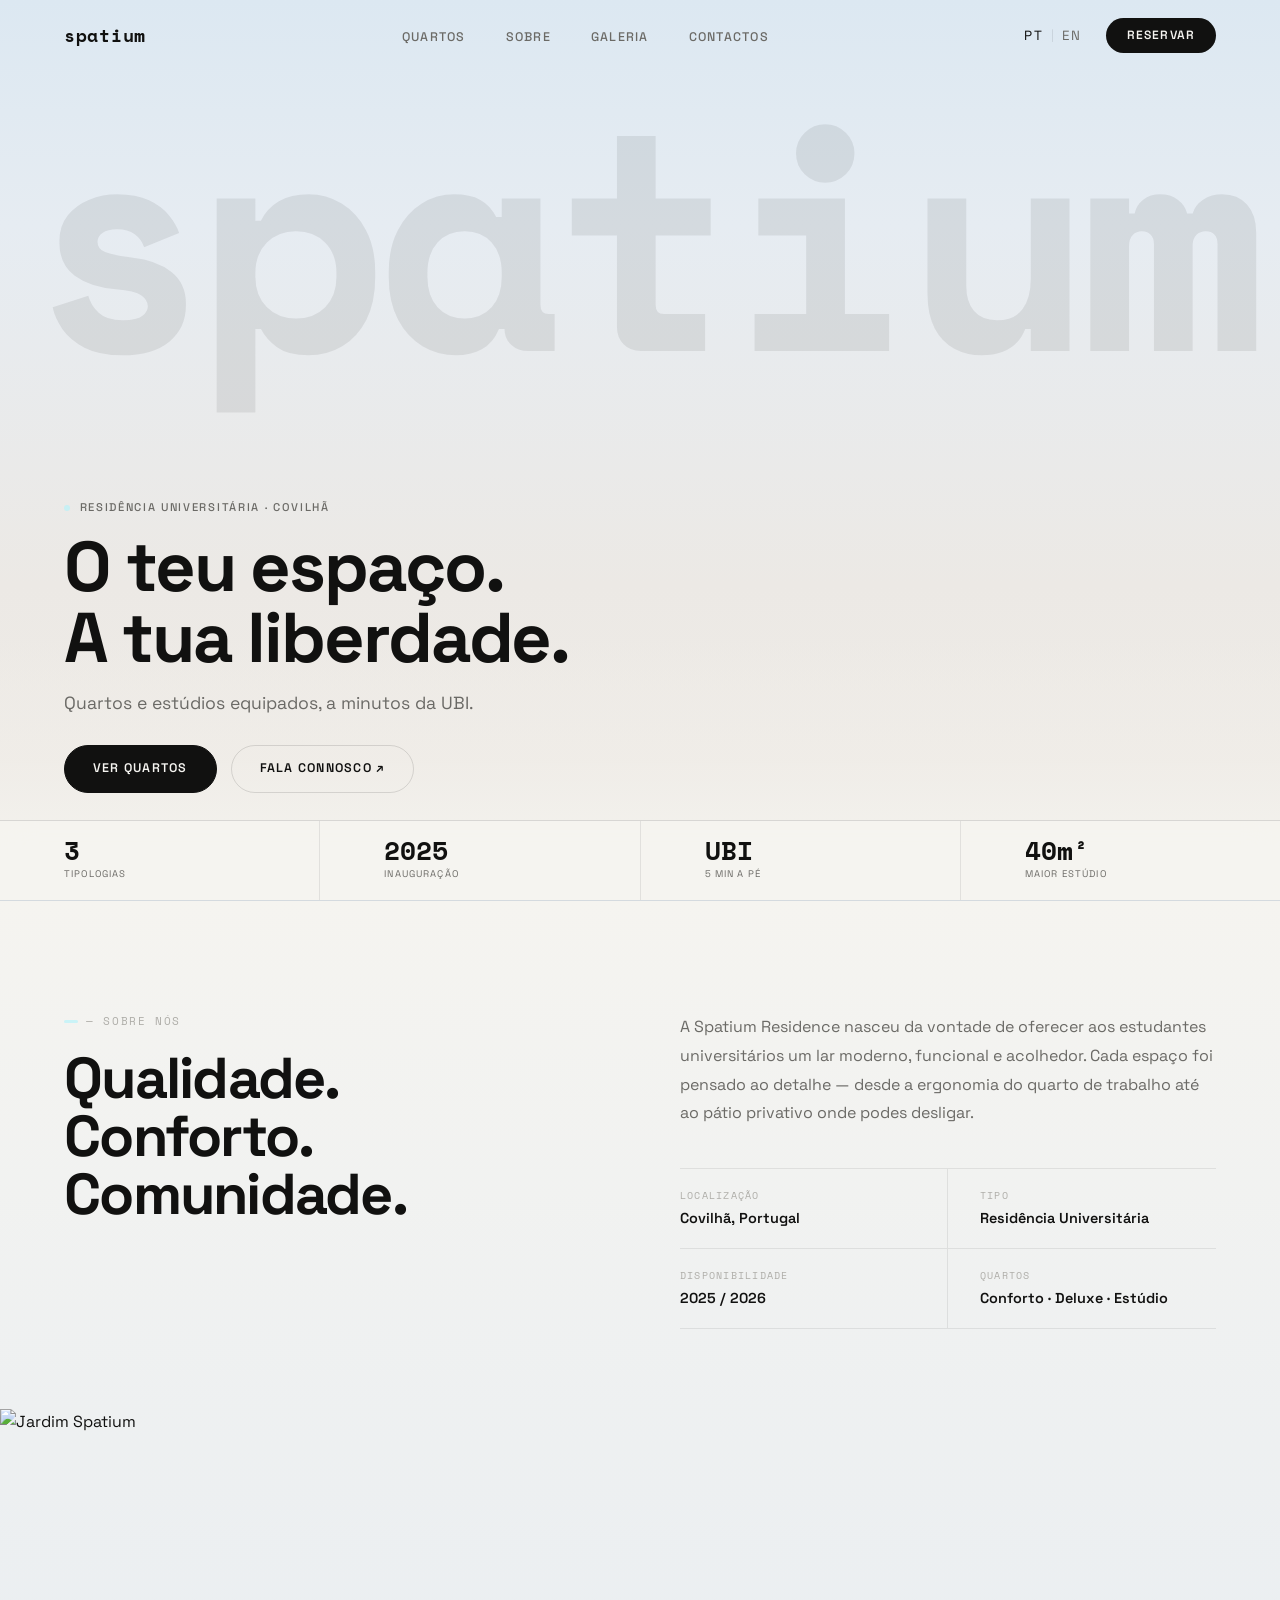
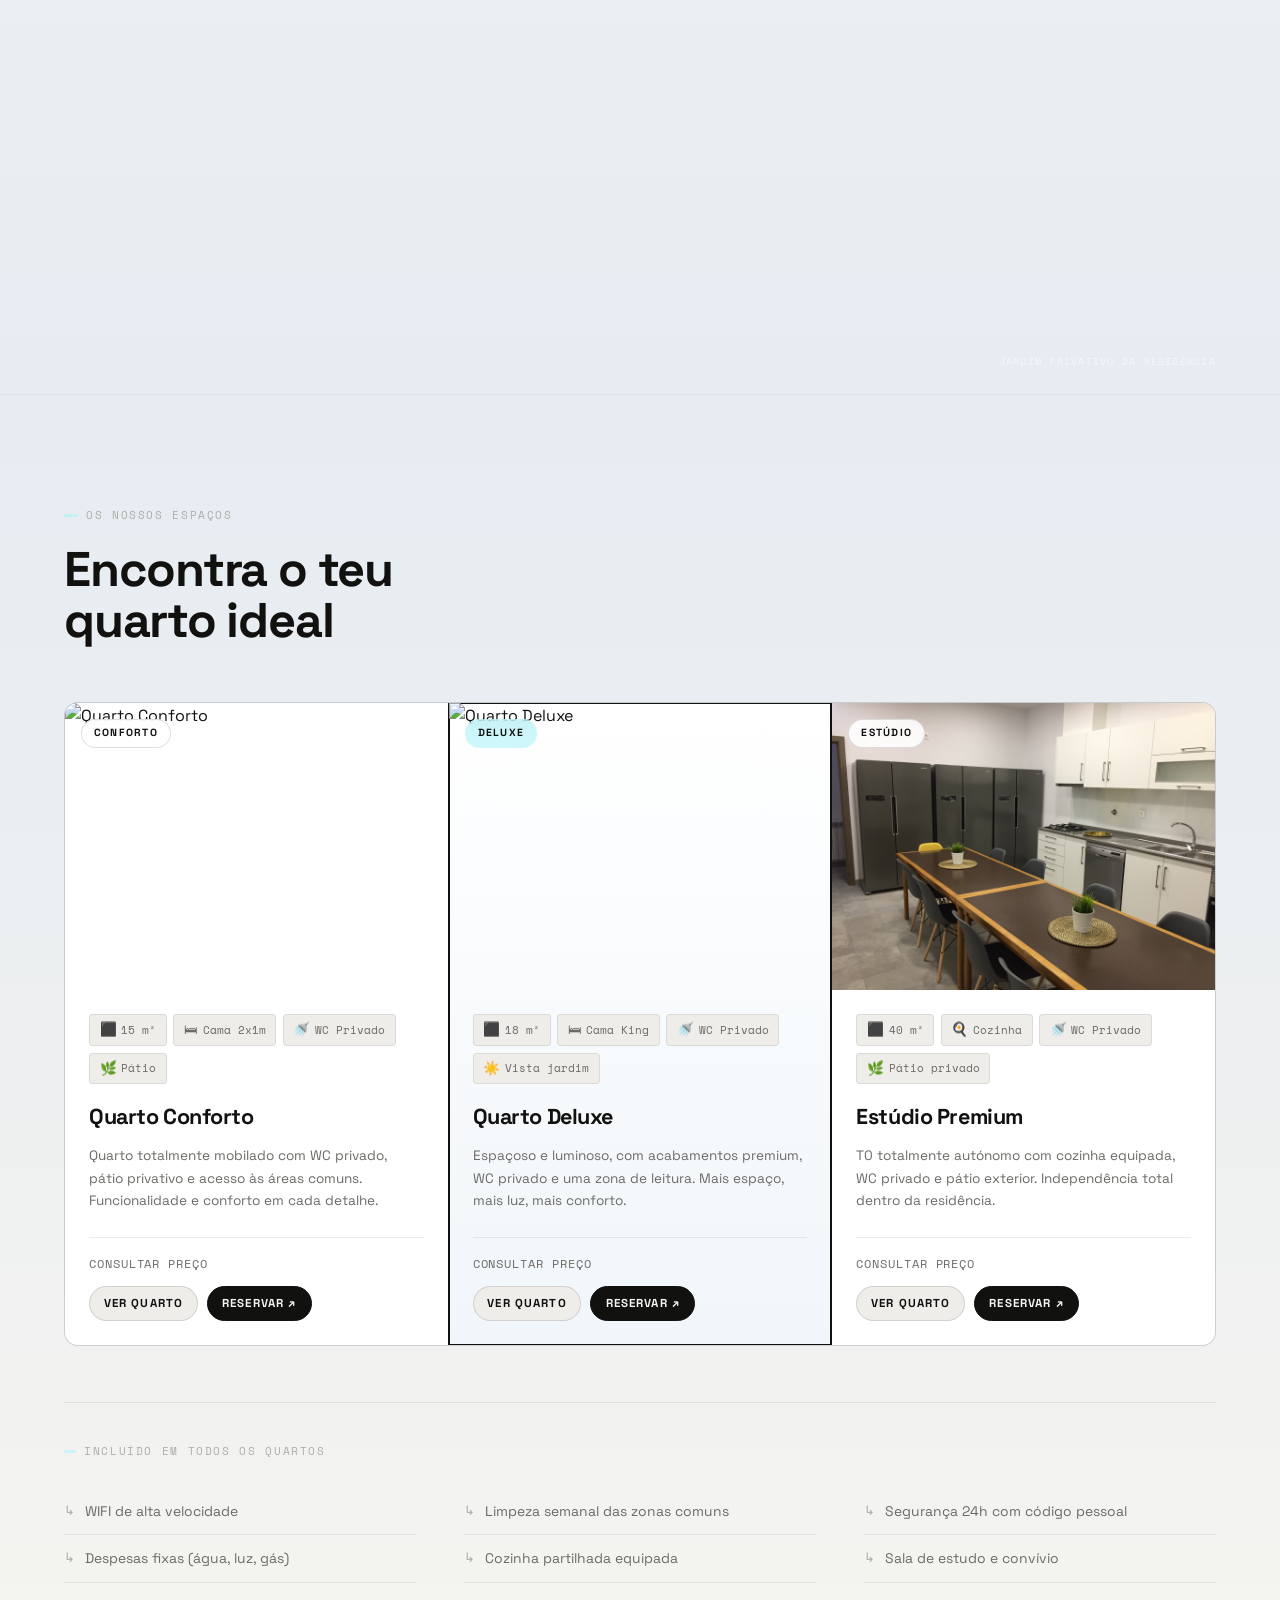
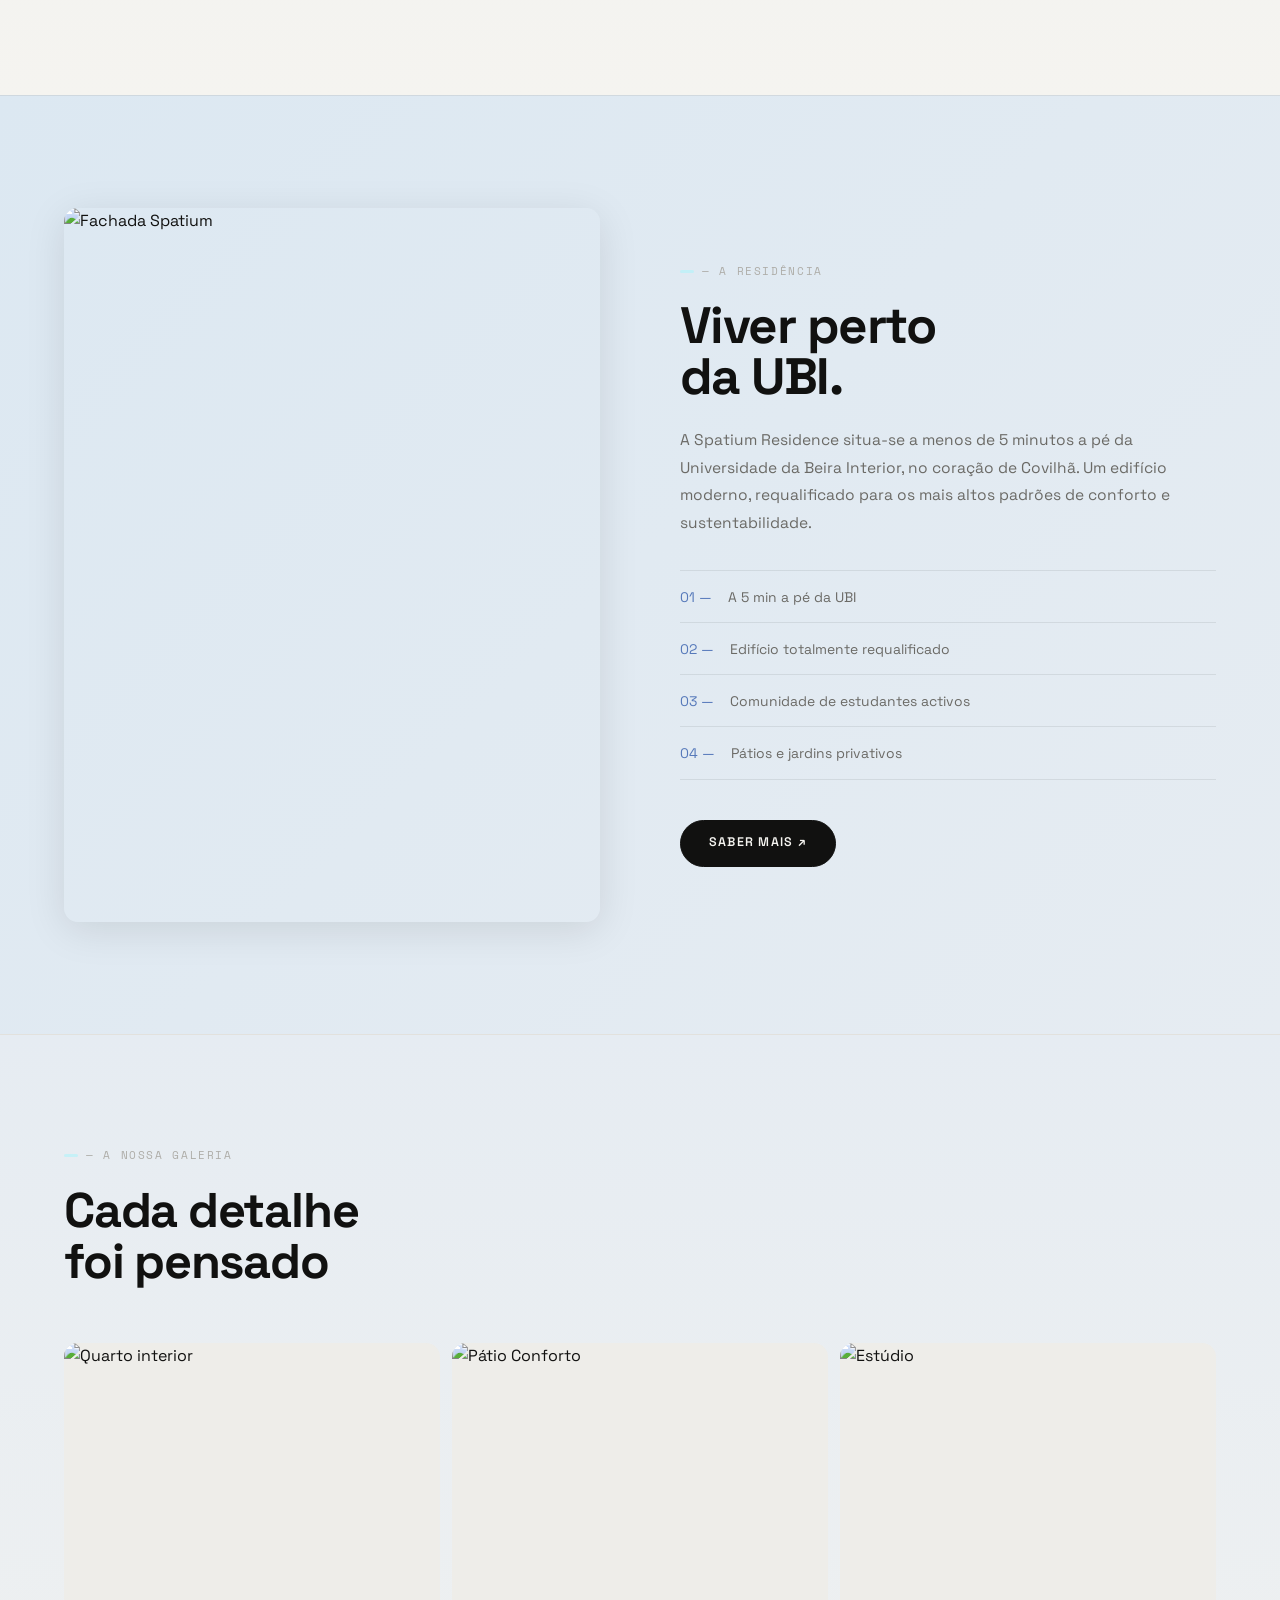
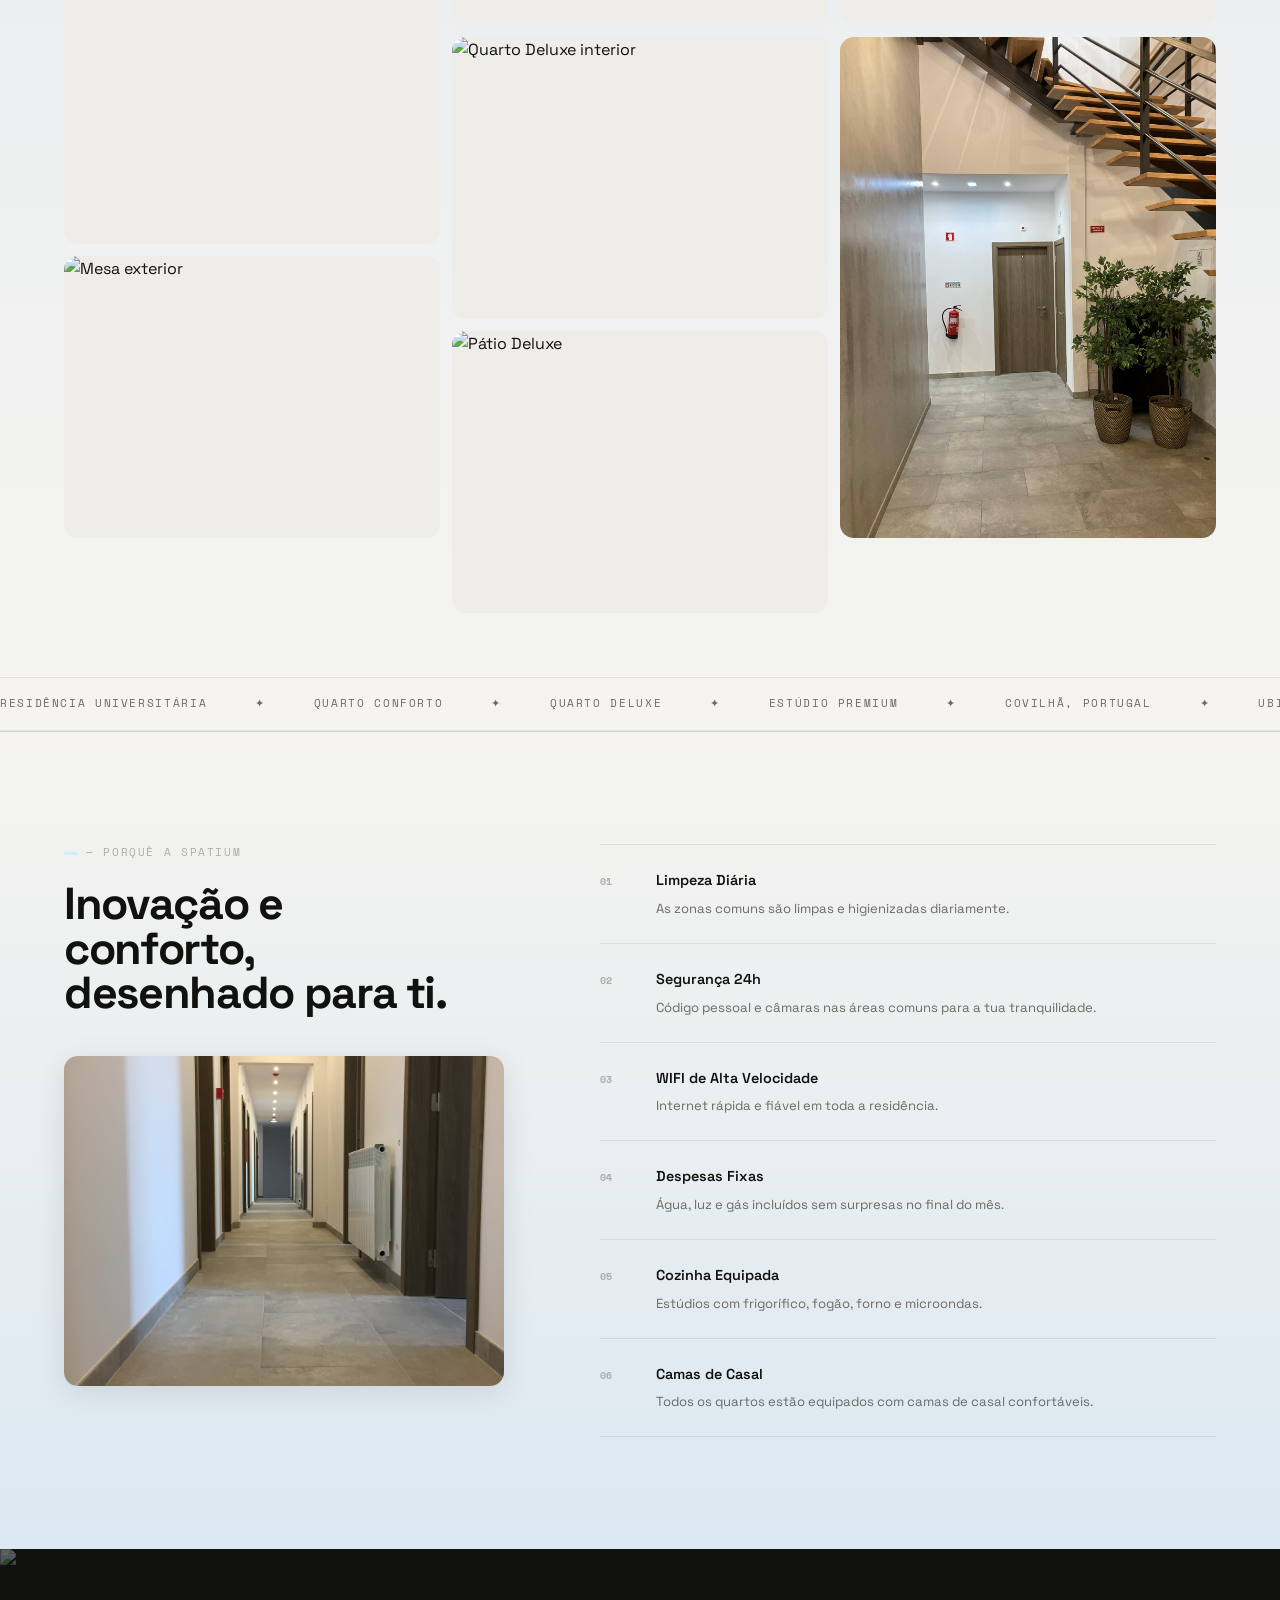
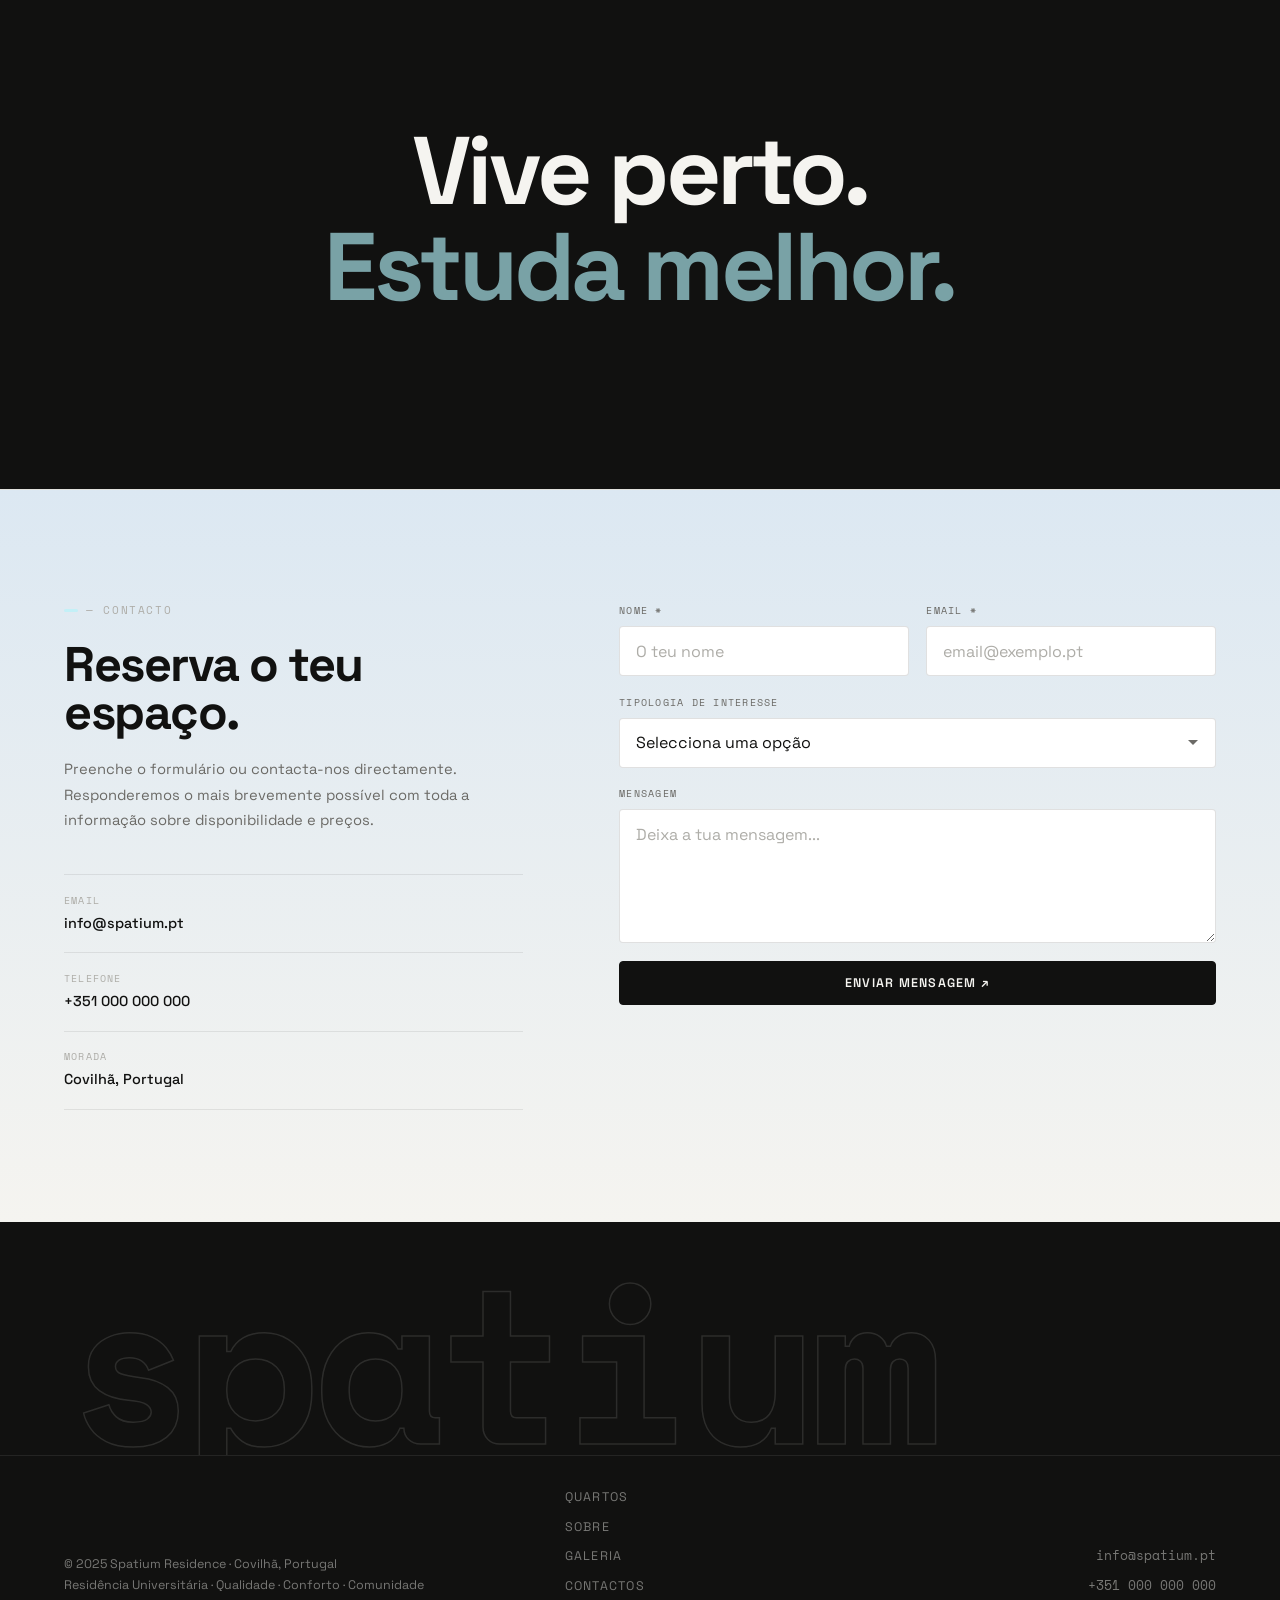
==== commit 31494ed2: "Rooms" ====
--- a/index.html
+++ b/index.html
@@ -1,525 +1,768 @@
-<!DOCTYPE html>
+<!doctype html>
 <html lang="pt">
-
-<head>
-  <meta charset="UTF-8" />
-  <meta name="viewport" content="width=device-width, initial-scale=1.0, viewport-fit=cover" />
-  <meta name="theme-color" content="#0c0c0c" />
-  <title>Spatium — Residência Universitária · Covilhã</title>
-  <meta name="description"
-    content="Spatium Residence — Quartos modernos e estúdios para estudantes universitários em Covilhã, Portugal. Conforto, privacidade e comunidade a minutos da UBI." />
-  <link rel="preconnect" href="https://fonts.googleapis.com" />
-  <link rel="preconnect" href="https://fonts.gstatic.com" crossorigin />
-  <link
-    href="https://fonts.googleapis.com/css2?family=Space+Grotesk:wght@300;400;500;600;700&family=Space+Mono:wght@400;700&display=swap"
-    rel="stylesheet" />
-  <link rel="stylesheet" href="index.css" />
-</head>
-
-<body>
-
-  <!-- NAV -->
-  <nav id="main-nav">
-    <div class="nav-logo">Spatium</div>
-    <ul class="nav-links">
-      <li><a href="#rooms" data-i18n="nav-rooms">Quartos</a></li>
-      <li><a href="#about" data-i18n="nav-about">Sobre</a></li>
-      <li><a href="#gallery" data-i18n="nav-gallery">Galeria</a></li>
-      <li><a href="#contact" data-i18n="nav-contact">Contactos</a></li>
-    </ul>
-    <div class="nav-actions">
-      <div class="lang-switch">
-        <button class="lang-btn active" data-lang="pt">PT</button>
+  <head>
+    <meta charset="UTF-8" />
+    <meta
+      name="viewport"
+      content="width=device-width, initial-scale=1.0, viewport-fit=cover"
+    />
+    <meta name="theme-color" content="#0c0c0c" />
+    <title>Spatium — Residência Universitária · Covilhã</title>
+    <meta
+      name="description"
+      content="Spatium Residence — Quartos modernos e estúdios para estudantes universitários em Covilhã, Portugal. Conforto, privacidade e comunidade a minutos da UBI."
+    />
+    <link rel="preconnect" href="https://fonts.googleapis.com" />
+    <link rel="preconnect" href="https://fonts.gstatic.com" crossorigin />
+    <link
+      href="https://fonts.googleapis.com/css2?family=Space+Grotesk:wght@300;400;500;600;700&family=Space+Mono:wght@400;700&display=swap"
+      rel="stylesheet"
+    />
+    <link rel="stylesheet" href="index.css" />
+  </head>
+
+  <body>
+    <!-- NAV -->
+    <nav id="main-nav">
+      <div class="nav-logo">Spatium</div>
+      <ul class="nav-links">
+        <li><a href="#rooms" data-i18n="nav-rooms">Quartos</a></li>
+        <li><a href="#about" data-i18n="nav-about">Sobre</a></li>
+        <li><a href="#gallery" data-i18n="nav-gallery">Galeria</a></li>
+        <li><a href="#contact" data-i18n="nav-contact">Contactos</a></li>
+      </ul>
+      <div class="nav-actions">
+        <div class="lang-switch">
+          <button class="lang-btn active" data-lang="pt">PT</button>
+          <span class="lang-sep">|</span>
+          <button class="lang-btn" data-lang="en">EN</button>
+        </div>
+        <a href="#contact" class="nav-cta" data-i18n="nav-cta">Reservar</a>
+      </div>
+      <button class="nav-burger" id="nav-burger" aria-label="Menu">
+        <span></span><span></span>
+      </button>
+    </nav>
+
+    <!-- MOBILE MENU -->
+    <div class="mobile-menu" id="mobile-menu">
+      <ul>
+        <li>
+          <a href="#rooms" class="mobile-link" data-i18n="nav-rooms">Quartos</a>
+        </li>
+        <li>
+          <a href="#about" class="mobile-link" data-i18n="nav-about">Sobre</a>
+        </li>
+        <li>
+          <a href="#gallery" class="mobile-link" data-i18n="nav-gallery"
+            >Galeria</a
+          >
+        </li>
+        <li>
+          <a href="#contact" class="mobile-link" data-i18n="nav-contact"
+            >Contactos</a
+          >
+        </li>
+        <li>
+          <a
+            href="#contact"
+            class="mobile-link mobile-link--cta"
+            data-i18n="nav-cta"
+            >Reservar</a
+          >
+        </li>
+      </ul>
+      <div class="mobile-lang-switch">
+        <button class="mobile-lang-btn active" data-lang="pt">PT</button>
         <span class="lang-sep">|</span>
-        <button class="lang-btn" data-lang="en">EN</button>
-      </div>
-      <a href="#contact" class="nav-cta" data-i18n="nav-cta">Reservar</a>
+        <button class="mobile-lang-btn" data-lang="en">EN</button>
+      </div>
     </div>
-    <button class="nav-burger" id="nav-burger" aria-label="Menu">
-      <span></span><span></span>
-    </button>
-  </nav>
-
-  <!-- MOBILE MENU -->
-  <div class="mobile-menu" id="mobile-menu">
-    <ul>
-      <li><a href="#rooms" class="mobile-link" data-i18n="nav-rooms">Quartos</a></li>
-      <li><a href="#about" class="mobile-link" data-i18n="nav-about">Sobre</a></li>
-      <li><a href="#gallery" class="mobile-link" data-i18n="nav-gallery">Galeria</a></li>
-      <li><a href="#contact" class="mobile-link" data-i18n="nav-contact">Contactos</a></li>
-      <li><a href="#contact" class="mobile-link mobile-link--cta" data-i18n="nav-cta">Reservar</a></li>
-    </ul>
-    <div class="mobile-lang-switch">
-      <button class="mobile-lang-btn active" data-lang="pt">PT</button>
-      <span class="lang-sep">|</span>
-      <button class="mobile-lang-btn" data-lang="en">EN</button>
-    </div>
-  </div>
-
-  <!-- HERO — Layered Effect -->
-  <section id="hero">
-
-    <!-- Layer 1: Giant brand text BEHIND the building -->
-    <div class="hero-brand">
-      <span class="hero-brand-text" id="hero-brand">spatium</span>
-    </div>
-
-    <!-- Layer 2: Building cutout — right side, in front of text -->
-    <div class="hero-building" id="hero-building-wrap">
-      <picture>
-        <source media="(max-width: 768px)" srcset="photos/fachadaMobile.png" />
-        <img src="photos/fachadaNoFondo.png" alt="Spatium Residence" id="hero-building-img" />
-      </picture>
-    </div>
-
-    <!-- Layer 3: Bottom gradient fade -->
-    <div class="hero-bottom-fade"></div>
-
-    <!-- Layer 4a: Top corner labels -->
-    <div class="hero-top-info">
-      <div class="hero-top-label">
-
-      </div>
-      <div class="hero-top-label" style="text-align:right;">
-      </div>
-    </div>
-
-    <!-- Layer 4b: Content zone — left side, clear of building -->
-    <div class="hero-content-zone">
-      <div class="hero-content">
-        <div class="hero-tag" data-i18n="hero-tag">
-          <span class="tag-dot"></span>Residência Universitária · Covilhã
-        </div>
-        <h1 class="hero-headline" data-i18n="hero-head">
-          O teu espaço.<br />
-          A tua liberdade.
-        </h1>
-        <p class="hero-sub" data-i18n="hero-sub">Quartos e estúdios equipados, a minutos da UBI.</p>
-        <div class="hero-actions">
-          <a href="#rooms" class="btn btn--primary" data-i18n="hero-btn1">Ver Quartos</a>
-          <a href="#contact" class="btn btn--ghost" data-i18n="hero-btn2">Fala Connosco ↗</a>
-        </div>
-      </div>
-    </div>
-
-    <!-- Layer 5: Stats bar — full width at absolute bottom -->
-    <div class="hero-stats">
-      <div class="stat-item">
-        <span class="stat-num">3</span>
-        <span class="stat-label" data-i18n="stat-typ">Tipologias</span>
-      </div>
-      <div class="stat-item">
-        <span class="stat-num">2025</span>
-        <span class="stat-label" data-i18n="stat-inaug">Inauguração</span>
-      </div>
-      <div class="stat-item">
-        <span class="stat-num">UBI</span>
-        <span class="stat-label" data-i18n="stat-dist">5 min a pé</span>
-      </div>
-      <div class="stat-item">
-        <span class="stat-num">40m²</span>
-        <span class="stat-label" data-i18n="stat-size">Maior Estúdio</span>
-      </div>
-    </div>
-
-  </section>
-
-
-  <!-- INTRO EDITORIAL -->
-  <section id="intro">
-    <div class="intro-grid">
-      <div class="intro-left">
-        <p class="section-overline" data-i18n="intro-over">— Sobre nós</p>
-        <h2 class="intro-headline" data-i18n="intro-head">
-          Qualidade.<br />
-          <em class="accent">Conforto.</em><br />
-          Comunidade.
+
+    <!-- HERO — Layered Effect -->
+    <section id="hero">
+      <!-- Layer 1: Giant brand text BEHIND the building -->
+      <div class="hero-brand">
+        <span class="hero-brand-text" id="hero-brand">spatium</span>
+      </div>
+
+      <!-- Layer 2: Building cutout — right side, in front of text -->
+      <div class="hero-building" id="hero-building-wrap">
+        <picture>
+          <source
+            media="(max-width: 768px)"
+            srcset="photos/fachadaMobile.png"
+          />
+          <img
+            src="photos/fachadaNoFondo.png"
+            alt="Spatium Residence"
+            id="hero-building-img"
+          />
+        </picture>
+      </div>
+
+      <!-- Layer 3: Bottom gradient fade -->
+      <div class="hero-bottom-fade"></div>
+
+      <!-- Layer 4a: Top corner labels -->
+      <div class="hero-top-info">
+        <div class="hero-top-label"></div>
+        <div class="hero-top-label" style="text-align: right"></div>
+      </div>
+
+      <!-- Layer 4b: Content zone — left side, clear of building -->
+      <div class="hero-content-zone">
+        <div class="hero-content">
+          <div class="hero-tag" data-i18n="hero-tag">
+            <span class="tag-dot"></span>Residência Universitária · Covilhã
+          </div>
+          <h1 class="hero-headline" data-i18n="hero-head">
+            O teu espaço.<br />
+            A tua liberdade.
+          </h1>
+          <p class="hero-sub" data-i18n="hero-sub">
+            Quartos e estúdios equipados, a minutos da UBI.
+          </p>
+          <div class="hero-actions">
+            <a href="#rooms" class="btn btn--primary" data-i18n="hero-btn1"
+              >Ver Quartos</a
+            >
+            <a href="#contact" class="btn btn--ghost" data-i18n="hero-btn2"
+              >Fala Connosco ↗</a
+            >
+          </div>
+        </div>
+      </div>
+
+      <!-- Layer 5: Stats bar — full width at absolute bottom -->
+      <div class="hero-stats">
+        <div class="stat-item">
+          <span class="stat-num">3</span>
+          <span class="stat-label" data-i18n="stat-typ">Tipologias</span>
+        </div>
+        <div class="stat-item">
+          <span class="stat-num">2025</span>
+          <span class="stat-label" data-i18n="stat-inaug">Inauguração</span>
+        </div>
+        <div class="stat-item">
+          <span class="stat-num">UBI</span>
+          <span class="stat-label" data-i18n="stat-dist">5 min a pé</span>
+        </div>
+        <div class="stat-item">
+          <span class="stat-num">40m²</span>
+          <span class="stat-label" data-i18n="stat-size">Maior Estúdio</span>
+        </div>
+      </div>
+    </section>
+
+    <!-- INTRO EDITORIAL -->
+    <section id="intro">
+      <div class="intro-grid">
+        <div class="intro-left">
+          <p class="section-overline" data-i18n="intro-over">— Sobre nós</p>
+          <h2 class="intro-headline" data-i18n="intro-head">
+            Qualidade.<br />
+            <em class="accent">Conforto.</em><br />
+            Comunidade.
+          </h2>
+        </div>
+        <div class="intro-right">
+          <p class="intro-body" data-i18n="intro-body">
+            A Spatium Residence nasceu da vontade de oferecer aos estudantes
+            universitários um lar moderno, funcional e acolhedor. Cada espaço
+            foi pensado ao detalhe — desde a ergonomia do quarto de trabalho até
+            ao pátio privativo onde podes desligar.
+          </p>
+          <div class="intro-meta-grid">
+            <div class="intro-meta-item">
+              <span class="meta-label" data-i18n="meta-loc">Localização</span>
+              <span class="meta-value" data-i18n="meta-loc-val"
+                >Covilhã, Portugal</span
+              >
+            </div>
+            <div class="intro-meta-item">
+              <span class="meta-label" data-i18n="meta-type">Tipo</span>
+              <span class="meta-value" data-i18n="meta-type-val"
+                >Residência Universitária</span
+              >
+            </div>
+            <div class="intro-meta-item">
+              <span class="meta-label" data-i18n="meta-avail"
+                >Disponibilidade</span
+              >
+              <span class="meta-value accent-text">2025 / 2026</span>
+            </div>
+            <div class="intro-meta-item">
+              <span class="meta-label" data-i18n="meta-rooms">Quartos</span>
+              <span class="meta-value" data-i18n="meta-rooms-val"
+                >Conforto · Deluxe · Estúdio</span
+              >
+            </div>
+          </div>
+        </div>
+      </div>
+      <div class="intro-full-img">
+        <img src="photos/jardim.png" alt="Jardim Spatium" />
+        <div class="intro-img-caption" data-i18n="intro-caption">
+          Jardim privativo da residência
+        </div>
+      </div>
+    </section>
+
+    <!-- ROOMS -->
+    <section id="rooms">
+      <div class="rooms-header">
+        <p class="section-overline" data-i18n="rooms-over">Os nossos espaços</p>
+        <h2 class="section-title" data-i18n="rooms-head">
+          Encontra o teu<br /><em class="accent">quarto ideal</em>
         </h2>
       </div>
-      <div class="intro-right">
-        <p class="intro-body" data-i18n="intro-body">
-          A Spatium Residence nasceu da vontade de oferecer aos estudantes universitários um lar moderno, funcional e
-          acolhedor. Cada espaço foi pensado ao detalhe — desde a ergonomia do quarto de trabalho até ao pátio privativo
-          onde podes desligar.
+
+      <!-- ROOM GRID -->
+      <div class="rooms-grid">
+        <!-- ROOM 1 — CONFORTO -->
+        <article class="room-card" id="room-conforto">
+          <div class="room-card__img-wrap">
+            <img
+              src="photos/room1.png"
+              alt="Quarto Conforto"
+              class="room-card__img"
+            />
+            <div class="room-card__badge" data-i18n="room1-badge">Conforto</div>
+          </div>
+          <div class="room-card__body">
+            <div class="room-card__meta">
+              <span class="room-meta-item"
+                ><span class="meta-icon">⬛</span>15 m²</span
+              >
+              <span class="room-meta-item" data-i18n="room1-bed"
+                ><span class="meta-icon">🛏</span>Cama 2x1m</span
+              >
+              <span class="room-meta-item" data-i18n="room1-wc"
+                ><span class="meta-icon">🚿</span>WC Privado</span
+              >
+              <span class="room-meta-item" data-i18n="room1-patio"
+                ><span class="meta-icon">🌿</span>Pátio</span
+              >
+            </div>
+            <h3 class="room-card__title" data-i18n="room1-title">
+              Quarto Conforto
+            </h3>
+            <p class="room-card__desc" data-i18n="room1-desc">
+              Quarto totalmente mobilado com WC privado, pátio privativo e
+              acesso às áreas comuns. Funcionalidade e conforto em cada detalhe.
+            </p>
+            <div class="room-card__footer">
+              <span class="room-card__price" data-i18n="room-price"
+                >Consultar preço</span
+              >
+              <div class="room-card__actions">
+                <a
+                  href="room-conforto.html"
+                  class="room-card__cta room-card__cta--view"
+                  data-i18n="room-view"
+                  >Ver quarto</a
+                >
+                <a
+                  href="#contact"
+                  class="room-card__cta room-card__cta--book"
+                  data-room="conforto"
+                  data-i18n="room-book"
+                  >Reservar ↗</a
+                >
+              </div>
+            </div>
+          </div>
+        </article>
+
+        <!-- ROOM 2 — DELUXE -->
+        <article class="room-card room-card--featured" id="room-deluxe">
+          <div class="room-card__img-wrap">
+            <img
+              src="photos/room2.png"
+              alt="Quarto Deluxe"
+              class="room-card__img"
+            />
+            <div
+              class="room-card__badge room-card__badge--accent"
+              data-i18n="room2-badge"
+            >
+              Deluxe
+            </div>
+          </div>
+          <div class="room-card__body">
+            <div class="room-card__meta">
+              <span class="room-meta-item"
+                ><span class="meta-icon">⬛</span>18 m²</span
+              >
+              <span class="room-meta-item" data-i18n="room2-bed"
+                ><span class="meta-icon">🛏</span>Cama King</span
+              >
+              <span class="room-meta-item" data-i18n="room1-wc"
+                ><span class="meta-icon">🚿</span>WC Privado</span
+              >
+              <span class="room-meta-item" data-i18n="room2-view"
+                ><span class="meta-icon">☀️</span>Vista jardim</span
+              >
+            </div>
+            <h3 class="room-card__title" data-i18n="room2-title">
+              Quarto Deluxe
+            </h3>
+            <p class="room-card__desc" data-i18n="room2-desc">
+              Espaçoso e luminoso, com acabamentos premium, WC privado e uma
+              zona de leitura. Mais espaço, mais luz, mais conforto.
+            </p>
+            <div class="room-card__footer">
+              <span class="room-card__price" data-i18n="room-price"
+                >Consultar preço</span
+              >
+              <div class="room-card__actions">
+                <a
+                  href="room-deluxe.html"
+                  class="room-card__cta room-card__cta--view"
+                  data-i18n="room-view"
+                  >Ver quarto</a
+                >
+                <a
+                  href="#contact"
+                  class="room-card__cta room-card__cta--book"
+                  data-room="deluxe"
+                  data-i18n="room-book"
+                  >Reservar ↗</a
+                >
+              </div>
+            </div>
+          </div>
+        </article>
+
+        <!-- ROOM 3 — ESTÚDIO -->
+        <article class="room-card" id="room-studio">
+          <div class="room-card__img-wrap">
+            <img
+              src="photos/CozinhaB1.JPG"
+              alt="Estúdio Premium"
+              class="room-card__img"
+            />
+            <div class="room-card__badge" data-i18n="room3-badge">Estúdio</div>
+          </div>
+          <div class="room-card__body">
+            <div class="room-card__meta">
+              <span class="room-meta-item"
+                ><span class="meta-icon">⬛</span>40 m²</span
+              >
+              <span class="room-meta-item" data-i18n="room3-kitchen"
+                ><span class="meta-icon">🍳</span>Cozinha</span
+              >
+              <span class="room-meta-item" data-i18n="room1-wc"
+                ><span class="meta-icon">🚿</span>WC Privado</span
+              >
+              <span class="room-meta-item" data-i18n="room3-patio"
+                ><span class="meta-icon">🌿</span>Pátio privado</span
+              >
+            </div>
+            <h3 class="room-card__title" data-i18n="room3-title">
+              Estúdio Premium
+            </h3>
+            <p class="room-card__desc" data-i18n="room3-desc">
+              T0 totalmente autónomo com cozinha equipada, WC privado e pátio
+              exterior. Independência total dentro da residência.
+            </p>
+            <div class="room-card__footer">
+              <span class="room-card__price" data-i18n="room-price"
+                >Consultar preço</span
+              >
+              <div class="room-card__actions">
+                <a
+                  href="room-estudio.html"
+                  class="room-card__cta room-card__cta--view"
+                  data-i18n="room-view"
+                  >Ver quarto</a
+                >
+                <a
+                  href="#contact"
+                  class="room-card__cta room-card__cta--book"
+                  data-room="studio"
+                  data-i18n="room-book"
+                  >Reservar ↗</a
+                >
+              </div>
+            </div>
+          </div>
+        </article>
+      </div>
+
+      <!-- ROOMS EXTRAS LIST -->
+      <div class="rooms-extras">
+        <p class="rooms-extras-title" data-i18n="extras-title">
+          Incluído em todos os quartos
         </p>
-        <div class="intro-meta-grid">
-          <div class="intro-meta-item">
-            <span class="meta-label" data-i18n="meta-loc">Localização</span>
-            <span class="meta-value" data-i18n="meta-loc-val">Covilhã, Portugal</span>
-          </div>
-          <div class="intro-meta-item">
-            <span class="meta-label" data-i18n="meta-type">Tipo</span>
-            <span class="meta-value" data-i18n="meta-type-val">Residência Universitária</span>
-          </div>
-          <div class="intro-meta-item">
-            <span class="meta-label" data-i18n="meta-avail">Disponibilidade</span>
-            <span class="meta-value accent-text">2025 / 2026</span>
-          </div>
-          <div class="intro-meta-item">
-            <span class="meta-label" data-i18n="meta-rooms">Quartos</span>
-            <span class="meta-value" data-i18n="meta-rooms-val">Conforto · Deluxe · Estúdio</span>
-          </div>
-        </div>
-      </div>
-    </div>
-    <div class="intro-full-img">
-      <img src="photos/jardim.png" alt="Jardim Spatium" />
-      <div class="intro-img-caption" data-i18n="intro-caption">Jardim privativo da residência</div>
-    </div>
-  </section>
-
-  <!-- ROOMS -->
-  <section id="rooms">
-    <div class="rooms-header">
-      <p class="section-overline" data-i18n="rooms-over">— Os nossos espaços</p>
-      <h2 class="section-title" data-i18n="rooms-head">Encontra o teu<br /><em class="accent">quarto ideal</em></h2>
-    </div>
-
-    <!-- ROOM GRID -->
-    <div class="rooms-grid">
-
-      <!-- ROOM 1 — CONFORTO -->
-      <article class="room-card" id="room-conforto">
-        <div class="room-card__img-wrap">
-          <img src="photos/room1.png" alt="Quarto Conforto" class="room-card__img" />
-          <div class="room-card__badge" data-i18n="room1-badge">Conforto</div>
-        </div>
-        <div class="room-card__body">
-          <div class="room-card__meta">
-            <span class="room-meta-item"><span class="meta-icon">⬛</span>15 m²</span>
-            <span class="room-meta-item" data-i18n="room1-bed"><span class="meta-icon">🛏</span>Cama 2x1m</span>
-            <span class="room-meta-item" data-i18n="room1-wc"><span class="meta-icon">🚿</span>WC Privado</span>
-            <span class="room-meta-item" data-i18n="room1-patio"><span class="meta-icon">🌿</span>Pátio</span>
-          </div>
-          <h3 class="room-card__title" data-i18n="room1-title">Quarto Conforto</h3>
-          <p class="room-card__desc" data-i18n="room1-desc">Quarto totalmente mobilado com WC privado, pátio privativo e acesso às áreas
-            comuns. Funcionalidade e conforto em cada detalhe.</p>
-          <div class="room-card__footer">
-            <span class="room-card__price" data-i18n="room-price">Consultar preço</span>
-            <a href="#contact" class="room-card__cta" data-i18n="room-book">Reservar ↗</a>
-          </div>
-        </div>
-      </article>
-
-      <!-- ROOM 2 — DELUXE -->
-      <article class="room-card room-card--featured" id="room-deluxe">
-        <div class="room-card__img-wrap">
-          <img src="photos/room2.png" alt="Quarto Deluxe" class="room-card__img" />
-          <div class="room-card__badge room-card__badge--accent" data-i18n="room2-badge">Deluxe</div>
-        </div>
-        <div class="room-card__body">
-          <div class="room-card__meta">
-            <span class="room-meta-item"><span class="meta-icon">⬛</span>18 m²</span>
-            <span class="room-meta-item" data-i18n="room2-bed"><span class="meta-icon">🛏</span>Cama King</span>
-            <span class="room-meta-item" data-i18n="room1-wc"><span class="meta-icon">🚿</span>WC Privado</span>
-            <span class="room-meta-item" data-i18n="room2-view"><span class="meta-icon">☀️</span>Vista jardim</span>
-          </div>
-          <h3 class="room-card__title" data-i18n="room2-title">Quarto Deluxe</h3>
-          <p class="room-card__desc" data-i18n="room2-desc">Espaçoso e luminoso, com acabamentos premium, WC privado e uma zona de leitura.
-            Mais espaço, mais luz, mais conforto.</p>
-          <div class="room-card__footer">
-            <span class="room-card__price" data-i18n="room-price">Consultar preço</span>
-            <a href="#contact" class="room-card__cta" data-i18n="room-book">Reservar ↗</a>
-          </div>
-        </div>
-      </article>
-
-      <!-- ROOM 3 — ESTÚDIO -->
-      <article class="room-card" id="room-studio">
-        <div class="room-card__img-wrap">
-          <img src="photos/CozinhaB1.JPG" alt="Estúdio Premium" class="room-card__img" />
-          <div class="room-card__badge" data-i18n="room3-badge">Estúdio</div>
-        </div>
-        <div class="room-card__body">
-          <div class="room-card__meta">
-            <span class="room-meta-item"><span class="meta-icon">⬛</span>40 m²</span>
-            <span class="room-meta-item" data-i18n="room3-kitchen"><span class="meta-icon">🍳</span>Cozinha</span>
-            <span class="room-meta-item" data-i18n="room1-wc"><span class="meta-icon">🚿</span>WC Privado</span>
-            <span class="room-meta-item" data-i18n="room3-patio"><span class="meta-icon">🌿</span>Pátio privado</span>
-          </div>
-          <h3 class="room-card__title" data-i18n="room3-title">Estúdio Premium</h3>
-          <p class="room-card__desc" data-i18n="room3-desc">T0 totalmente autónomo com cozinha equipada, WC privado e pátio exterior.
-            Independência total dentro da residência.</p>
-          <div class="room-card__footer">
-            <span class="room-card__price" data-i18n="room-price">Consultar preço</span>
-            <a href="#contact" class="room-card__cta" data-i18n="room-book">Reservar ↗</a>
-          </div>
-        </div>
-      </article>
-
-    </div>
-
-    <!-- ROOMS EXTRAS LIST -->
-    <div class="rooms-extras">
-      <p class="rooms-extras-title" data-i18n="extras-title">Incluído em todos os quartos</p>
-      <div class="extras-grid">
-        <div class="extra-item" data-i18n="extra1"><span class="extra-mark">↳</span>WIFI de alta velocidade</div>
-        <div class="extra-item" data-i18n="extra2"><span class="extra-mark">↳</span>Limpeza semanal das zonas comuns</div>
-        <div class="extra-item" data-i18n="extra3"><span class="extra-mark">↳</span>Segurança 24h com código pessoal</div>
-        <div class="extra-item" data-i18n="extra4"><span class="extra-mark">↳</span>Despesas fixas (água, luz, gás)</div>
-        <div class="extra-item" data-i18n="extra5"><span class="extra-mark">↳</span>Cozinha partilhada equipada</div>
-        <div class="extra-item" data-i18n="extra6"><span class="extra-mark">↳</span>Sala de estudo e convívio</div>
-      </div>
-    </div>
-  </section>
-
-  <!-- EDITORIAL SPLIT — EXTERIOR -->
-  <section id="editorial-split">
-    <div class="split-grid">
-      <div class="split-img-col">
-        <img src="photos/fachada2.png" alt="Fachada Spatium" class="split-img" />
-      </div>
-      <div class="split-content-col">
-        <p class="section-overline" data-i18n="split-over">— A residência</p>
-        <h2 class="split-headline" data-i18n="split-head">
-          Viver perto<br />
-          da <em class="accent">UBI</em>.
+        <div class="extras-grid">
+          <div class="extra-item" data-i18n="extra1">
+            <span class="extra-mark">↳</span>WIFI de alta velocidade
+          </div>
+          <div class="extra-item" data-i18n="extra2">
+            <span class="extra-mark">↳</span>Limpeza semanal das zonas comuns
+          </div>
+          <div class="extra-item" data-i18n="extra3">
+            <span class="extra-mark">↳</span>Segurança 24h com código pessoal
+          </div>
+          <div class="extra-item" data-i18n="extra4">
+            <span class="extra-mark">↳</span>Despesas fixas (água, luz, gás)
+          </div>
+          <div class="extra-item" data-i18n="extra5">
+            <span class="extra-mark">↳</span>Cozinha partilhada equipada
+          </div>
+          <div class="extra-item" data-i18n="extra6">
+            <span class="extra-mark">↳</span>Sala de estudo e convívio
+          </div>
+        </div>
+      </div>
+    </section>
+
+    <!-- EDITORIAL SPLIT — EXTERIOR -->
+    <section id="editorial-split">
+      <div class="split-grid">
+        <div class="split-img-col">
+          <img
+            src="photos/fachada2.png"
+            alt="Fachada Spatium"
+            class="split-img"
+          />
+        </div>
+        <div class="split-content-col">
+          <p class="section-overline" data-i18n="split-over">— A residência</p>
+          <h2 class="split-headline" data-i18n="split-head">
+            Viver perto<br />
+            da <em class="accent">UBI</em>.
+          </h2>
+          <p class="split-body" data-i18n="split-body">
+            A Spatium Residence situa-se a menos de 5 minutos a pé da
+            Universidade da Beira Interior, no coração de Covilhã. Um edifício
+            moderno, requalificado para os mais altos padrões de conforto e
+            sustentabilidade.
+          </p>
+          <ul class="split-list">
+            <li data-i18n="split-l1">
+              <span class="accent-text">01 —</span> A 5 min a pé da UBI
+            </li>
+            <li data-i18n="split-l2">
+              <span class="accent-text">02 —</span> Edifício totalmente
+              requalificado
+            </li>
+            <li data-i18n="split-l3">
+              <span class="accent-text">03 —</span> Comunidade de estudantes
+              activos
+            </li>
+            <li data-i18n="split-l4">
+              <span class="accent-text">04 —</span> Pátios e jardins privativos
+            </li>
+          </ul>
+          <a href="#contact" class="btn btn--primary" data-i18n="split-btn"
+            >Saber mais ↗</a
+          >
+        </div>
+      </div>
+    </section>
+
+    <!-- GALLERY -->
+    <section id="gallery">
+      <div class="gallery-header">
+        <p class="section-overline" data-i18n="gallery-over">
+          — A nossa galeria
+        </p>
+        <h2 class="section-title" data-i18n="gallery-head">
+          Cada detalhe<br />foi <em class="accent">pensado</em>
         </h2>
-        <p class="split-body" data-i18n="split-body">
-          A Spatium Residence situa-se a menos de 5 minutos a pé da Universidade da Beira Interior, no coração de
-          Covilhã. Um edifício moderno, requalificado para os mais altos padrões de conforto e sustentabilidade.
+      </div>
+
+      <div class="gallery-masonry">
+        <div class="gallery-col gallery-col--tall">
+          <div class="gallery-item g-tall">
+            <img src="photos/room3.png" alt="Quarto interior" />
+          </div>
+          <div class="gallery-item">
+            <img src="photos/mesaexterior.png" alt="Mesa exterior" />
+          </div>
+        </div>
+        <div class="gallery-col">
+          <div class="gallery-item">
+            <img src="photos/patioconforto.png" alt="Pátio Conforto" />
+          </div>
+          <div class="gallery-item">
+            <img src="photos/room4.png" alt="Quarto Deluxe interior" />
+          </div>
+          <div class="gallery-item">
+            <img src="photos/patiodeluxe.png" alt="Pátio Deluxe" />
+          </div>
+        </div>
+        <div class="gallery-col gallery-col--tall">
+          <div class="gallery-item">
+            <img src="photos/room5.png" alt="Estúdio" />
+          </div>
+          <div class="gallery-item g-tall">
+            <img src="photos/IMG_8446.JPG" alt="Interior moderno" />
+          </div>
+        </div>
+      </div>
+
+      <!-- MARQUEE STRIP -->
+      <div class="marquee-strip">
+        <div class="marquee-track" id="marquee-track">
+          <span data-i18n="mq-res">Residência Universitária</span>
+          <span class="accent-text">✦</span>
+          <span data-i18n="mq-c1">Quarto Conforto</span>
+          <span class="accent-text">✦</span>
+          <span data-i18n="mq-c2">Quarto Deluxe</span>
+          <span class="accent-text">✦</span>
+          <span data-i18n="mq-c3">Estúdio Premium</span>
+          <span class="accent-text">✦</span>
+          <span data-i18n="mq-loc">Covilhã, Portugal</span>
+          <span class="accent-text">✦</span>
+          <span data-i18n="mq-ubi">UBI · 5 minutos</span>
+          <span class="accent-text">✦</span>
+          <span data-i18n="mq-res">Residência Universitária</span>
+          <span class="accent-text">✦</span>
+          <span data-i18n="mq-c1">Quarto Conforto</span>
+          <span class="accent-text">✦</span>
+          <span data-i18n="mq-c2">Quarto Deluxe</span>
+          <span class="accent-text">✦</span>
+          <span data-i18n="mq-c3">Estúdio Premium</span>
+          <span class="accent-text">✦</span>
+          <span data-i18n="mq-loc">Covilhã, Portugal</span>
+          <span class="accent-text">✦</span>
+          <span data-i18n="mq-ubi">UBI · 5 minutos</span>
+          <span class="accent-text">✦</span>
+        </div>
+      </div>
+    </section>
+
+    <!-- ABOUT / FEATURES -->
+    <section id="about">
+      <div class="about-grid">
+        <div class="about-left">
+          <p class="section-overline" data-i18n="about-over">
+            — Porquê a Spatium
+          </p>
+          <h2 class="about-headline" data-i18n="about-head">
+            Inovação e<br />
+            conforto,<br />
+            <em class="accent">desenhado para ti</em>.
+          </h2>
+          <div class="about-img-stack">
+            <img src="photos/IMG_6535.JPG" alt="Interior" />
+          </div>
+        </div>
+        <div class="about-right">
+          <div class="features-table">
+            <div class="feature-row">
+              <div class="feature-num accent-text">01</div>
+              <div class="feature-content">
+                <div class="feature-title" data-i18n="f1-t">Limpeza Diária</div>
+                <div class="feature-desc" data-i18n="f1-d">
+                  As zonas comuns são limpas e higienizadas diariamente.
+                </div>
+              </div>
+            </div>
+            <div class="feature-row">
+              <div class="feature-num accent-text">02</div>
+              <div class="feature-content">
+                <div class="feature-title" data-i18n="f2-t">Segurança 24h</div>
+                <div class="feature-desc" data-i18n="f2-d">
+                  Código pessoal e câmaras nas áreas comuns para a tua
+                  tranquilidade.
+                </div>
+              </div>
+            </div>
+            <div class="feature-row">
+              <div class="feature-num accent-text">03</div>
+              <div class="feature-content">
+                <div class="feature-title" data-i18n="f3-t">
+                  WIFI de Alta Velocidade
+                </div>
+                <div class="feature-desc" data-i18n="f3-d">
+                  Internet rápida e fiável em toda a residência.
+                </div>
+              </div>
+            </div>
+            <div class="feature-row">
+              <div class="feature-num accent-text">04</div>
+              <div class="feature-content">
+                <div class="feature-title" data-i18n="f4-t">Despesas Fixas</div>
+                <div class="feature-desc" data-i18n="f4-d">
+                  Água, luz e gás incluídos sem surpresas no final do mês.
+                </div>
+              </div>
+            </div>
+            <div class="feature-row">
+              <div class="feature-num accent-text">05</div>
+              <div class="feature-content">
+                <div class="feature-title" data-i18n="f5-t">
+                  Cozinha Equipada
+                </div>
+                <div class="feature-desc" data-i18n="f5-d">
+                  Estúdios com frigorífico, fogão, forno e microondas.
+                </div>
+              </div>
+            </div>
+            <div class="feature-row">
+              <div class="feature-num accent-text">06</div>
+              <div class="feature-content">
+                <div class="feature-title" data-i18n="f6-t">Camas de Casal</div>
+                <div class="feature-desc" data-i18n="f6-d">
+                  Todos os quartos estão equipados com camas de casal
+                  confortáveis.
+                </div>
+              </div>
+            </div>
+          </div>
+        </div>
+      </div>
+    </section>
+
+    <!-- BIG TEXT BREAK -->
+    <section id="big-text">
+      <div class="big-text-inner">
+        <p class="big-text-line" data-i18n="big1">Vive perto.</p>
+        <p class="big-text-line big-text-line--accent" data-i18n="big2">
+          Estuda melhor.
         </p>
-        <ul class="split-list">
-          <li data-i18n="split-l1"><span class="accent-text">01 —</span> A 5 min a pé da UBI</li>
-          <li data-i18n="split-l2"><span class="accent-text">02 —</span> Edifício totalmente requalificado</li>
-          <li data-i18n="split-l3"><span class="accent-text">03 —</span> Comunidade de estudantes activos</li>
-          <li data-i18n="split-l4"><span class="accent-text">04 —</span> Pátios e jardins privativos</li>
-        </ul>
-        <a href="#contact" class="btn btn--primary" data-i18n="split-btn">Saber mais ↗</a>
-      </div>
-    </div>
-  </section>
-
-  <!-- GALLERY -->
-  <section id="gallery">
-    <div class="gallery-header">
-      <p class="section-overline" data-i18n="gallery-over">— A nossa galeria</p>
-      <h2 class="section-title" data-i18n="gallery-head">Cada detalhe<br />foi <em class="accent">pensado</em></h2>
-    </div>
-
-    <div class="gallery-masonry">
-      <div class="gallery-col gallery-col--tall">
-        <div class="gallery-item g-tall">
-          <img src="photos/room3.png" alt="Quarto interior" />
-        </div>
-        <div class="gallery-item">
-          <img src="photos/mesaexterior.png" alt="Mesa exterior" />
-        </div>
-      </div>
-      <div class="gallery-col">
-        <div class="gallery-item">
-          <img src="photos/patioconforto.png" alt="Pátio Conforto" />
-        </div>
-        <div class="gallery-item">
-          <img src="photos/room4.png" alt="Quarto Deluxe interior" />
-        </div>
-        <div class="gallery-item">
-          <img src="photos/patiodeluxe.png" alt="Pátio Deluxe" />
-        </div>
-      </div>
-      <div class="gallery-col gallery-col--tall">
-        <div class="gallery-item">
-          <img src="photos/room5.png" alt="Estúdio" />
-        </div>
-        <div class="gallery-item g-tall">
-          <img src="photos/IMG_8446.JPG" alt="Interior moderno" />
-        </div>
-      </div>
-    </div>
-
-    <!-- MARQUEE STRIP -->
-    <div class="marquee-strip">
-      <div class="marquee-track" id="marquee-track">
-        <span data-i18n="mq-res">Residência Universitária</span>
-        <span class="accent-text">✦</span>
-        <span data-i18n="mq-c1">Quarto Conforto</span>
-        <span class="accent-text">✦</span>
-        <span data-i18n="mq-c2">Quarto Deluxe</span>
-        <span class="accent-text">✦</span>
-        <span data-i18n="mq-c3">Estúdio Premium</span>
-        <span class="accent-text">✦</span>
-        <span data-i18n="mq-loc">Covilhã, Portugal</span>
-        <span class="accent-text">✦</span>
-        <span data-i18n="mq-ubi">UBI · 5 minutos</span>
-        <span class="accent-text">✦</span>
-        <span data-i18n="mq-res">Residência Universitária</span>
-        <span class="accent-text">✦</span>
-        <span data-i18n="mq-c1">Quarto Conforto</span>
-        <span class="accent-text">✦</span>
-        <span data-i18n="mq-c2">Quarto Deluxe</span>
-        <span class="accent-text">✦</span>
-        <span data-i18n="mq-c3">Estúdio Premium</span>
-        <span class="accent-text">✦</span>
-        <span data-i18n="mq-loc">Covilhã, Portugal</span>
-        <span class="accent-text">✦</span>
-        <span data-i18n="mq-ubi">UBI · 5 minutos</span>
-        <span class="accent-text">✦</span>
-      </div>
-    </div>
-  </section>
-
-  <!-- ABOUT / FEATURES -->
-  <section id="about">
-    <div class="about-grid">
-      <div class="about-left">
-        <p class="section-overline" data-i18n="about-over">— Porquê a Spatium</p>
-        <h2 class="about-headline" data-i18n="about-head">
-          Inovação e<br />
-          conforto,<br />
-          <em class="accent">desenhado para ti</em>.
-        </h2>
-        <div class="about-img-stack">
-          <img src="photos/IMG_6535.JPG" alt="Interior" />
-        </div>
-      </div>
-      <div class="about-right">
-        <div class="features-table">
-          <div class="feature-row">
-            <div class="feature-num accent-text">01</div>
-            <div class="feature-content">
-              <div class="feature-title" data-i18n="f1-t">Limpeza Diária</div>
-              <div class="feature-desc" data-i18n="f1-d">As zonas comuns são limpas e higienizadas diariamente.</div>
-            </div>
-          </div>
-          <div class="feature-row">
-            <div class="feature-num accent-text">02</div>
-            <div class="feature-content">
-              <div class="feature-title" data-i18n="f2-t">Segurança 24h</div>
-              <div class="feature-desc" data-i18n="f2-d">Código pessoal e câmaras nas áreas comuns para a tua tranquilidade.</div>
-            </div>
-          </div>
-          <div class="feature-row">
-            <div class="feature-num accent-text">03</div>
-            <div class="feature-content">
-              <div class="feature-title" data-i18n="f3-t">WIFI de Alta Velocidade</div>
-              <div class="feature-desc" data-i18n="f3-d">Internet rápida e fiável em toda a residência.</div>
-            </div>
-          </div>
-          <div class="feature-row">
-            <div class="feature-num accent-text">04</div>
-            <div class="feature-content">
-              <div class="feature-title" data-i18n="f4-t">Despesas Fixas</div>
-              <div class="feature-desc" data-i18n="f4-d">Água, luz e gás incluídos sem surpresas no final do mês.</div>
-            </div>
-          </div>
-          <div class="feature-row">
-            <div class="feature-num accent-text">05</div>
-            <div class="feature-content">
-              <div class="feature-title" data-i18n="f5-t">Cozinha Equipada</div>
-              <div class="feature-desc" data-i18n="f5-d">Estúdios com frigorífico, fogão, forno e microondas.</div>
-            </div>
-          </div>
-          <div class="feature-row">
-            <div class="feature-num accent-text">06</div>
-            <div class="feature-content">
-              <div class="feature-title" data-i18n="f6-t">Camas de Casal</div>
-              <div class="feature-desc" data-i18n="f6-d">Todos os quartos estão equipados com camas de casal confortáveis.</div>
-            </div>
-          </div>
-        </div>
-      </div>
-    </div>
-  </section>
-
-  <!-- BIG TEXT BREAK -->
-  <section id="big-text">
-    <div class="big-text-inner">
-      <p class="big-text-line" data-i18n="big1">Vive perto.</p>
-      <p class="big-text-line big-text-line--accent" data-i18n="big2">Estuda melhor.</p>
-    </div>
-    <div class="big-text-img">
-      <img src="photos/fachada1.png" alt="Spatium Exterior" />
-    </div>
-  </section>
-
-  <!-- CONTACT -->
-  <section id="contact">
-    <div class="contact-grid">
-      <div class="contact-left">
-        <p class="section-overline" data-i18n="contact-over">— Contacto</p>
-        <h2 class="contact-headline" data-i18n="contact-head">
-          Reserva o teu<br />
-          <em class="accent">espaço</em>.
-        </h2>
-        <p class="contact-body" data-i18n="contact-body">
-          Preenche o formulário ou contacta-nos directamente. Responderemos o mais brevemente possível com toda a
-          informação sobre disponibilidade e preços.
-        </p>
-        <div class="contact-info">
-          <div class="contact-info-item">
-            <span class="contact-info-label">Email</span>
-            <a href="mailto:info@spatium.pt" class="contact-info-value">info@spatium.pt</a>
-          </div>
-          <div class="contact-info-item">
-            <span class="contact-info-label">Telefone</span>
-            <a href="tel:+351000000000" class="contact-info-value">+351 000 000 000</a>
-          </div>
-          <div class="contact-info-item">
-            <span class="contact-info-label">Morada</span>
-            <span class="contact-info-value">Covilhã, Portugal</span>
-          </div>
-        </div>
-      </div>
-      <div class="contact-right">
-        <form class="contact-form" id="contact-form" novalidate>
-          <div class="form-row">
+      </div>
+      <div class="big-text-img">
+        <img src="photos/fachada1.png" alt="Spatium Exterior" />
+      </div>
+    </section>
+
+    <!-- CONTACT -->
+    <section id="contact">
+      <div class="contact-grid">
+        <div class="contact-left">
+          <p class="section-overline" data-i18n="contact-over">— Contacto</p>
+          <h2 class="contact-headline" data-i18n="contact-head">
+            Reserva o teu<br />
+            <em class="accent">espaço</em>.
+          </h2>
+          <p class="contact-body" data-i18n="contact-body">
+            Preenche o formulário ou contacta-nos directamente. Responderemos o
+            mais brevemente possível com toda a informação sobre disponibilidade
+            e preços.
+          </p>
+          <div class="contact-info">
+            <div class="contact-info-item">
+              <span class="contact-info-label">Email</span>
+              <a href="mailto:info@spatium.pt" class="contact-info-value"
+                >info@spatium.pt</a
+              >
+            </div>
+            <div class="contact-info-item">
+              <span class="contact-info-label">Telefone</span>
+              <a href="tel:+351000000000" class="contact-info-value"
+                >+351 000 000 000</a
+              >
+            </div>
+            <div class="contact-info-item">
+              <span class="contact-info-label">Morada</span>
+              <span class="contact-info-value">Covilhã, Portugal</span>
+            </div>
+          </div>
+        </div>
+        <div class="contact-right">
+          <form class="contact-form" id="contact-form" novalidate>
+            <div class="form-row">
+              <div class="form-group">
+                <label for="form-name" data-i18n="lbl-name">Nome *</label>
+                <input
+                  type="text"
+                  id="form-name"
+                  name="name"
+                  placeholder="O teu nome"
+                  data-i18n-placeholder="ph-name"
+                  required
+                />
+              </div>
+              <div class="form-group">
+                <label for="form-email" data-i18n="lbl-email">Email *</label>
+                <input
+                  type="email"
+                  id="form-email"
+                  name="email"
+                  placeholder="email@exemplo.pt"
+                  data-i18n-placeholder="ph-email"
+                  required
+                />
+              </div>
+            </div>
             <div class="form-group">
-              <label for="form-name" data-i18n="lbl-name">Nome *</label>
-              <input type="text" id="form-name" name="name" placeholder="O teu nome" data-i18n-placeholder="ph-name" required />
+              <label for="form-room" data-i18n="lbl-room"
+                >Tipologia de interesse</label
+              >
+              <select id="form-room" name="room">
+                <option value="" data-i18n="opt-sel">
+                  Selecciona uma opção
+                </option>
+                <option value="conforto" data-i18n="opt-c">
+                  Quarto Conforto
+                </option>
+                <option value="deluxe" data-i18n="opt-d">Quarto Deluxe</option>
+                <option value="studio" data-i18n="opt-s">
+                  Estúdio Premium
+                </option>
+              </select>
             </div>
             <div class="form-group">
-              <label for="form-email" data-i18n="lbl-email">Email *</label>
-              <input type="email" id="form-email" name="email" placeholder="email@exemplo.pt" data-i18n-placeholder="ph-email" required />
-            </div>
-          </div>
-          <div class="form-group">
-            <label for="form-room" data-i18n="lbl-room">Tipologia de interesse</label>
-            <select id="form-room" name="room">
-              <option value="" data-i18n="opt-sel">Selecciona uma opção</option>
-              <option value="conforto" data-i18n="opt-c">Quarto Conforto</option>
-              <option value="deluxe" data-i18n="opt-d">Quarto Deluxe</option>
-              <option value="studio" data-i18n="opt-s">Estúdio Premium</option>
-            </select>
-          </div>
-          <div class="form-group">
-            <label for="form-message" data-i18n="lbl-msg">Mensagem</label>
-            <textarea id="form-message" name="message" rows="5" placeholder="Deixa a tua mensagem..." data-i18n-placeholder="ph-msg"></textarea>
-          </div>
-          <button type="submit" class="btn btn--primary btn--full" id="form-submit" data-i18n="form-submit-txt">
-            Enviar Mensagem ↗
-          </button>
-          <p class="form-success" id="form-success" data-i18n="form-success">✓ Mensagem enviada! Entraremos em contacto em breve.</p>
-        </form>
-      </div>
-    </div>
-  </section>
-
-  <!-- FOOTER -->
-  <footer id="footer">
-    <div class="footer-giant">
-      <span class="footer-giant-text">spatium</span>
-    </div>
-    <div class="footer-bottom">
-      <div class="footer-left">
-        <p data-i18n="footer-rights">© 2025 Spatium Residence · Covilhã, Portugal</p>
-        <p data-i18n="footer-tag">Residência Universitária · Qualidade · Conforto · Comunidade</p>
-      </div>
-      <div class="footer-center">
-        <a href="#rooms" data-i18n="nav-rooms">Quartos</a>
-        <a href="#about" data-i18n="nav-about">Sobre</a>
-        <a href="#gallery" data-i18n="nav-gallery">Galeria</a>
-        <a href="#contact" data-i18n="nav-contact">Contactos</a>
-      </div>
-      <div class="footer-right">
-        <a href="mailto:info@spatium.pt">info@spatium.pt</a>
-        <a href="tel:+351000000000">+351 000 000 000</a>
-      </div>
-    </div>
-  </footer>
-
-  <script src="https://cdnjs.cloudflare.com/ajax/libs/gsap/3.12.5/gsap.min.js"></script>
-  <script src="https://cdnjs.cloudflare.com/ajax/libs/gsap/3.12.5/ScrollTrigger.min.js"></script>
-  <script src="index.js"></script>
-</body>
-
-</html>+              <label for="form-message" data-i18n="lbl-msg">Mensagem</label>
+              <textarea
+                id="form-message"
+                name="message"
+                rows="5"
+                placeholder="Deixa a tua mensagem..."
+                data-i18n-placeholder="ph-msg"
+              ></textarea>
+            </div>
+            <button
+              type="submit"
+              class="btn btn--primary btn--full"
+              id="form-submit"
+              data-i18n="form-submit-txt"
+            >
+              Enviar Mensagem ↗
+            </button>
+            <p class="form-success" id="form-success" data-i18n="form-success">
+              ✓ Mensagem enviada! Entraremos em contacto em breve.
+            </p>
+          </form>
+        </div>
+      </div>
+    </section>
+
+    <!-- FOOTER -->
+    <footer id="footer">
+      <div class="footer-giant">
+        <span class="footer-giant-text">spatium</span>
+      </div>
+      <div class="footer-bottom">
+        <div class="footer-left">
+          <p data-i18n="footer-rights">
+            © 2025 Spatium Residence · Covilhã, Portugal
+          </p>
+          <p data-i18n="footer-tag">
+            Residência Universitária · Qualidade · Conforto · Comunidade
+          </p>
+        </div>
+        <div class="footer-center">
+          <a href="#rooms" data-i18n="nav-rooms">Quartos</a>
+          <a href="#about" data-i18n="nav-about">Sobre</a>
+          <a href="#gallery" data-i18n="nav-gallery">Galeria</a>
+          <a href="#contact" data-i18n="nav-contact">Contactos</a>
+        </div>
+        <div class="footer-right">
+          <a href="mailto:info@spatium.pt">info@spatium.pt</a>
+          <a href="tel:+351000000000">+351 000 000 000</a>
+        </div>
+      </div>
+    </footer>
+
+    <script src="https://cdnjs.cloudflare.com/ajax/libs/gsap/3.12.5/gsap.min.js"></script>
+    <script src="https://cdnjs.cloudflare.com/ajax/libs/gsap/3.12.5/ScrollTrigger.min.js"></script>
+    <script src="index.js"></script>
+  </body>
+</html>
--- a/index.css
+++ b/index.css
@@ -861,8 +861,17 @@
   display: flex;
   align-items: center;
   justify-content: space-between;
+  gap: 0.75rem;
+  flex-wrap: wrap;
   padding-top: 1.1rem;
   border-top: 1px solid var(--border);
+}
+
+.room-card__actions {
+  display: flex;
+  align-items: center;
+  gap: 0.55rem;
+  flex-wrap: wrap;
 }
 
 .room-card__price {
@@ -879,14 +888,40 @@
   color: var(--text);
   text-transform: uppercase;
   letter-spacing: 0.1em;
-  transition: color var(--transition-fast);
-  display: flex;
+  transition: opacity var(--transition-fast), transform var(--transition-fast), background var(--transition-fast);
+  display: inline-flex;
   align-items: center;
   gap: 4px;
 }
 
 .room-card__cta:hover {
-  opacity: 0.6;
+  opacity: 0.85;
+  transform: translateY(-1px);
+}
+
+.room-card__cta--view {
+  padding: 0.46rem 0.85rem;
+  border: 1px solid var(--border-mid);
+  border-radius: 999px;
+  background: var(--bg-alt);
+}
+
+.room-card__cta--view:hover {
+  background: #dce8f2;
+  border-color: rgba(0, 0, 0, 0.18);
+}
+
+.room-card__cta--book {
+  padding: 0.46rem 0.9rem;
+  border-radius: 999px;
+  background: var(--text);
+  color: var(--bg) !important;
+  border: 1px solid var(--text);
+}
+
+.room-card__cta--book:hover {
+  background: #333;
+  border-color: #333;
 }
 
 /* Featured card */
@@ -956,6 +991,278 @@
   font-family: 'Space Mono', monospace;
   flex-shrink: 0;
   font-size: 0.8rem;
+}
+
+/* ===================================================
+   ROOM DETAIL PAGES
+   =================================================== */
+.room-page {
+  padding-top: 0;
+}
+
+.room-page-hero {
+  display: grid;
+  grid-template-columns: 1fr 1fr;
+  gap: 3rem;
+  align-items: center;
+  padding: 7rem 5vw 4rem;
+  background:
+    radial-gradient(circle at 5% 20%, rgba(86, 121, 186, 0.12) 0%, transparent 30%),
+    radial-gradient(circle at 90% 10%, rgba(179, 243, 250, 0.2) 0%, transparent 26%),
+    linear-gradient(180deg, #ecf3f8 0%, var(--bg) 100%);
+}
+
+.room-page-hero__content {
+  max-width: 560px;
+}
+
+.room-page-hero__content .section-overline {
+  margin-bottom: 0.75rem;
+}
+
+.room-page-hero__content h1 {
+  font-size: clamp(2.8rem, 5vw, 4.5rem);
+  font-weight: 700;
+  line-height: 1.05;
+  letter-spacing: -0.03em;
+  margin-bottom: 1.25rem;
+  color: var(--text);
+}
+
+.room-page-hero__content p {
+  color: var(--text-muted);
+  font-size: 1rem;
+  line-height: 1.75;
+  margin-bottom: 2rem;
+}
+
+.room-page-hero__actions {
+  display: flex;
+  gap: 0.85rem;
+  flex-wrap: wrap;
+}
+
+/* Gallery slider */
+.room-gallery {
+  position: relative;
+  overflow: hidden;
+  border-radius: 20px;
+  background: #dde5ec;
+  box-shadow: 0 32px 80px rgba(0, 0, 0, 0.12), 0 0 0 1px rgba(255, 255, 255, 0.7);
+}
+
+.room-gallery__track {
+  display: flex;
+  width: 100%;
+  transition: transform 0.48s cubic-bezier(0.22, 0.8, 0.22, 1);
+  will-change: transform;
+}
+
+.room-gallery__slide {
+  min-width: 100%;
+  margin: 0;
+  aspect-ratio: 4 / 3;
+  overflow: hidden;
+}
+
+.room-gallery__slide img {
+  width: 100%;
+  height: 100%;
+  object-fit: cover;
+  display: block;
+  transition: transform 0.6s ease;
+}
+
+.room-gallery__slide img:hover {
+  transform: scale(1.02);
+}
+
+.room-gallery__arrow {
+  position: absolute;
+  top: 50%;
+  transform: translateY(-50%);
+  width: 40px;
+  height: 40px;
+  border-radius: 999px;
+  border: 1px solid rgba(255, 255, 255, 0.5);
+  background: rgba(10, 12, 18, 0.52);
+  color: #fff;
+  display: inline-flex;
+  align-items: center;
+  justify-content: center;
+  font-size: 1.6rem;
+  line-height: 1;
+  backdrop-filter: blur(10px);
+  -webkit-backdrop-filter: blur(10px);
+  transition: background var(--transition-fast), transform var(--transition-fast);
+  z-index: 4;
+  cursor: pointer;
+}
+
+.room-gallery__arrow:hover {
+  background: rgba(10, 12, 18, 0.75);
+  transform: translateY(-50%) scale(1.06);
+}
+
+.room-gallery__arrow--prev {
+  left: 0.8rem;
+}
+
+.room-gallery__arrow--next {
+  right: 0.8rem;
+}
+
+.room-gallery__dots {
+  position: absolute;
+  left: 50%;
+  bottom: 0.85rem;
+  transform: translateX(-50%);
+  display: flex;
+  align-items: center;
+  gap: 0.4rem;
+  padding: 0.28rem 0.6rem;
+  border-radius: 999px;
+  background: rgba(10, 12, 18, 0.4);
+  border: 1px solid rgba(255, 255, 255, 0.2);
+  backdrop-filter: blur(8px);
+  -webkit-backdrop-filter: blur(8px);
+  z-index: 4;
+}
+
+.room-gallery__dot {
+  width: 7px;
+  height: 7px;
+  border-radius: 50%;
+  background: rgba(255, 255, 255, 0.5);
+  border: none;
+  padding: 0;
+  cursor: pointer;
+  transition: transform var(--transition-fast), background var(--transition-fast);
+}
+
+.room-gallery__dot.is-active {
+  background: #fff;
+  transform: scale(1.4);
+}
+
+/* Details grid below hero */
+.room-page-details {
+  display: grid;
+  grid-template-columns: repeat(4, 1fr);
+  gap: 1.25rem;
+  padding: 2.5rem 5vw 6rem;
+}
+
+.room-page-card {
+  background: var(--bg-card);
+  border: 1px solid var(--border);
+  border-radius: 18px;
+  padding: 1.75rem;
+  transition: transform 0.22s ease, box-shadow 0.22s ease;
+}
+
+.room-page-card:hover {
+  transform: translateY(-4px);
+  box-shadow: 0 14px 36px rgba(0, 0, 0, 0.07);
+}
+
+.room-page-card h3 {
+  font-size: 0.75rem;
+  text-transform: uppercase;
+  letter-spacing: 0.12em;
+  font-family: 'Space Mono', monospace;
+  color: var(--text-muted);
+  margin-bottom: 1.1rem;
+}
+
+.room-page-card ul {
+  list-style: none;
+  padding: 0;
+  display: grid;
+  gap: 0.65rem;
+}
+
+.room-page-card li {
+  display: flex;
+  align-items: flex-start;
+  gap: 0.6rem;
+  color: var(--text-muted);
+  font-size: 0.9rem;
+  line-height: 1.5;
+}
+
+.room-page-card li::before {
+  content: '→';
+  color: var(--accent-dark);
+  font-family: 'Space Mono', monospace;
+  font-size: 0.75rem;
+  flex-shrink: 0;
+  margin-top: 2px;
+}
+
+.room-page-card--cta {
+  display: flex;
+  flex-direction: column;
+  justify-content: center;
+  background: var(--text);
+  border-color: transparent;
+}
+
+.room-page-card--cta .btn--primary {
+  background: var(--bg);
+  color: var(--text);
+}
+
+.room-page-card--cta .btn--primary:hover {
+  background: #eef5fa;
+}
+
+.room-page-card--cta .btn--ghost {
+  border-color: rgba(255, 255, 255, 0.25);
+  color: rgba(255, 255, 255, 0.75);
+}
+
+.room-page-card--cta .btn--ghost:hover {
+  border-color: rgba(255, 255, 255, 0.55);
+  color: #fff;
+}
+
+.room-page-cta-label {
+  font-size: 0.78rem;
+  text-transform: uppercase;
+  letter-spacing: 0.1em;
+  color: rgba(255, 255, 255, 0.55);
+  font-family: 'Space Mono', monospace;
+  margin-bottom: 1.25rem;
+}
+
+@media (max-width: 1100px) {
+  .room-page-details {
+    grid-template-columns: repeat(2, 1fr);
+  }
+}
+
+@media (max-width: 860px) {
+  .room-page-hero {
+    grid-template-columns: 1fr;
+    padding: 5rem 5vw 3rem;
+  }
+
+  .room-gallery__arrow {
+    width: 34px;
+    height: 34px;
+    font-size: 1.3rem;
+  }
+}
+
+@media (max-width: 580px) {
+  .room-page-details {
+    grid-template-columns: 1fr;
+  }
+
+  .room-page-hero {
+    padding: 4.5rem 4vw 2.5rem;
+  }
 }
 
 /* ===== EDITORIAL SPLIT ===== */
